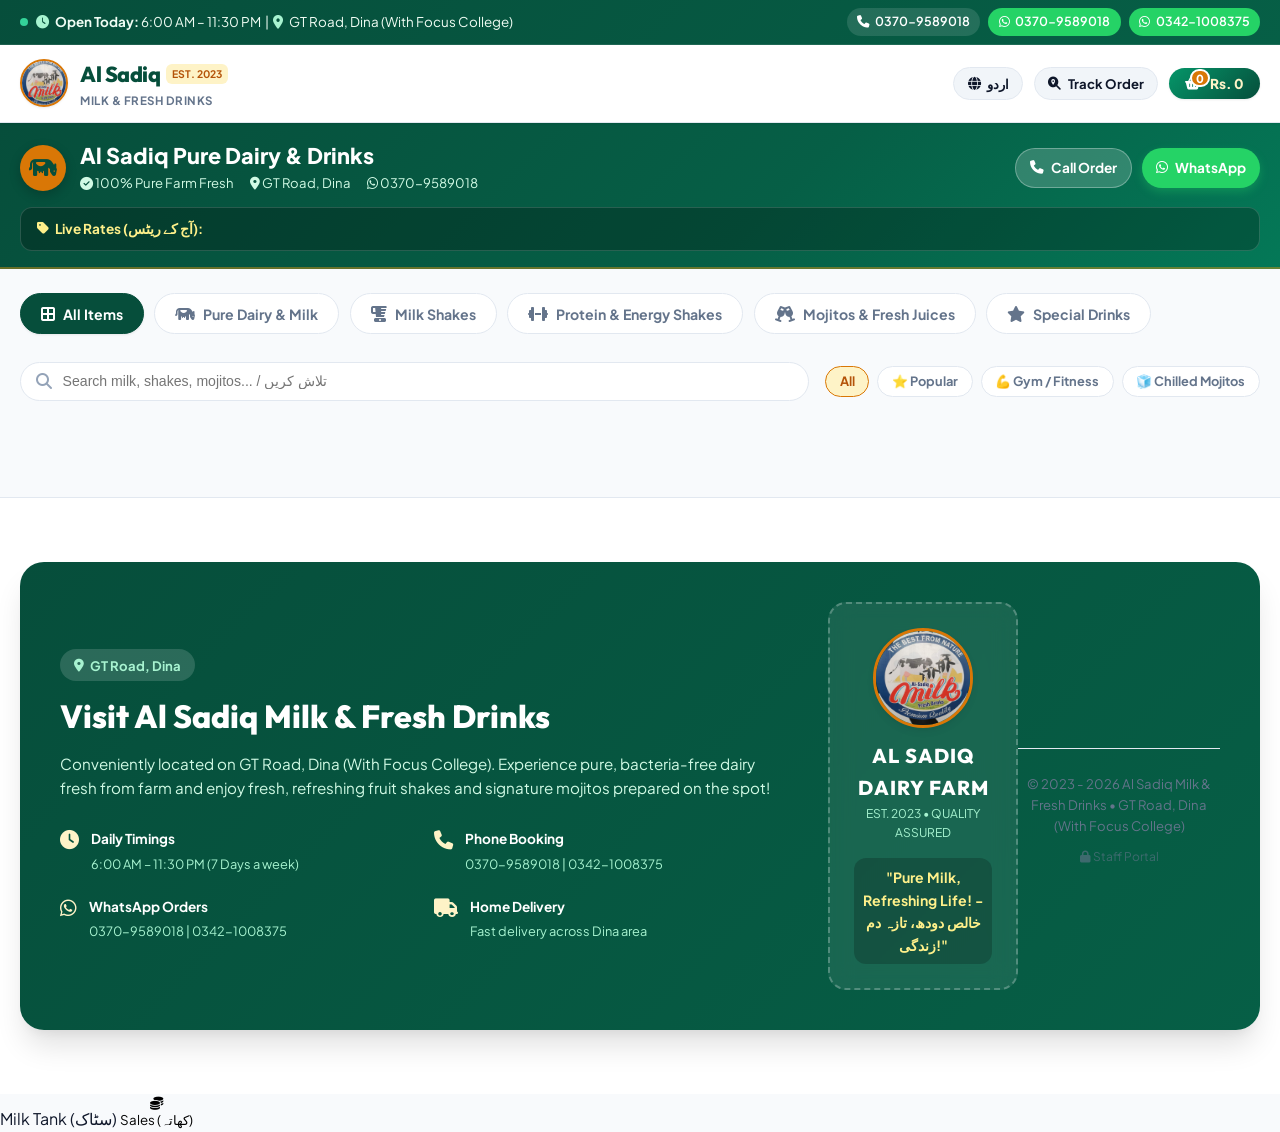
==== index.html @ 28032473 "Add files via upload" ====
<!DOCTYPE html>
<html lang="en" dir="ltr">
<head>
  <meta charset="UTF-8">
  <meta name="viewport" content="width=device-width, initial-scale=1.0">
  <title>Al Sadiq Milk & Fresh Drinks | الصادق ملک اینڈ فریش ڈرنکس - Pure Milk & Beverage Booking</title>
  <meta name="description" content="Online booking and counter orders for Al Sadiq Dairy Farm & Fresh Drinks in Dina. 100% Pure Cow & Buffalo Milk, Dahi, Desi Ghee, Fresh Fruit Milkshakes, Protein Shakes, Mojitos, and Special Drinks.">
  
  <!-- Google Fonts -->
  <link rel="preconnect" href="https://fonts.googleapis.com">
  <link rel="preconnect" href="https://fonts.gstatic.com" crossorigin>
  <link href="https://fonts.googleapis.com/css2?family=Amiri:ital,wght@0,400;0,700;1,400&family=Noto+Nastaliq+Urdu:wght@400;600;700&family=Outfit:wght@400;500;600;700;800;900&family=Plus+Jakarta+Sans:wght@300;400;500;600;700;800&display=swap" rel="stylesheet">
  
  <!-- Font Awesome Icons -->
  <link rel="stylesheet" href="https://cdnjs.cloudflare.com/ajax/libs/font-awesome/6.5.1/css/all.min.css">
  
  <!-- Canvas Confetti & QR Code Library -->
  <script src="https://cdn.jsdelivr.net/npm/canvas-confetti@1.9.2/dist/confetti.browser.min.js"></script>
  <script src="https://cdnjs.cloudflare.com/ajax/libs/qrcodejs/1.0.0/qrcode.min.js"></script>
  
  <!-- Custom Styles -->
  <link rel="stylesheet" href="styles.css">
</head>
<body class="theme-light" data-lang="en">

  <!-- Top Announcement Header -->
  <header class="top-announcement">
    <div class="container announcement-inner">
      <div class="announcement-left">
        <span class="live-dot-pulse"></span>
        <span class="announcement-text" id="topStoreHours">
          <i class="fa-solid fa-clock"></i> <strong>Open Today:</strong> 6:00 AM – 11:30 PM &nbsp;|&nbsp; 
          <i class="fa-solid fa-location-dot"></i> GT Road, Dina (With Focus College)
        </span>
      </div>
      <div class="announcement-right">
        <a href="tel:03709589018" class="contact-pill"><i class="fa-solid fa-phone"></i> 0370-9589018</a>
        <a href="https://wa.me/923709589018" target="_blank" class="contact-pill whatsapp-pill"><i class="fa-brands fa-whatsapp"></i> 0370-9589018</a>
        <a href="https://wa.me/923421008375" target="_blank" class="contact-pill whatsapp-pill"><i class="fa-brands fa-whatsapp"></i> 0342-1008375</a>
      </div>
    </div>
  </header>

  <!-- Main Navigation Bar -->
  <nav class="main-navbar">
    <div class="container nav-content">
      <!-- Brand Logo -->
      <div class="brand-wrapper" id="navBrand">
        <img src="assets/alsadiq_logo.jpg" alt="Al Sadiq Milk & Fresh Drinks Logo" class="brand-logo-img">
        <div class="brand-text">
          <div class="brand-title">
            <span class="brand-name">Al Sadiq</span>
            <span class="brand-badge">EST. 2023</span>
          </div>
          <div class="brand-subtitle">
            <span class="en-sub">MILK & FRESH DRINKS</span>
            <span class="ur-sub">الصادق ملک اینڈ فریش ڈرنکس</span>
          </div>
        </div>
      </div>


      <!-- Nav Actions -->
      <div class="nav-actions">
        <!-- Language Switcher -->
        <button type="button" class="lang-toggle-btn" id="langToggleBtn" title="Switch Language">
          <i class="fa-solid fa-globe"></i>
          <span id="currentLangLabel">اردو</span>
        </button>

        <!-- Track My Order -->
        <button type="button" class="action-btn track-btn" id="openTrackModalBtn">
          <i class="fa-solid fa-magnifying-glass-location"></i>
          <span class="btn-lbl-en">Track Order</span>
          <span class="btn-lbl-ur">آرڈر ٹریک کریں</span>
        </button>

        <!-- Cart Button -->
        <button type="button" class="cart-trigger-btn" id="openCartBtn" aria-label="View Cart">
          <div class="cart-icon-wrap">
            <i class="fa-solid fa-basket-shopping"></i>
            <span class="cart-badge" id="cartCountBadge">0</span>
          </div>
          <div class="cart-btn-price">
            <span class="cart-label">Rs.</span>
            <span id="cartTotalPriceNav">0</span>
          </div>
        </button>
      </div>
    </div>
  </nav>

  <!-- ========================================================================= -->
  <!-- 1. CUSTOMER VIEW SECTION -->
  <!-- ========================================================================= -->
  <main class="view-container active" id="customerView">
    
    <!-- Compact Top Rates & Quick Booking Header -->
    <section class="compact-hero-bar">
      <div class="container">
        <div class="compact-hero-inner">
          <div class="compact-hero-brand">
            <div class="brand-badge-circle"><i class="fa-solid fa-cow"></i></div>
            <div>
              <h1 class="compact-hero-title">
                <span class="en-heading">Al Sadiq Pure Dairy & Drinks</span>
                <span class="ur-heading">الصادق ملک اینڈ فریش ڈرنکس • جی ٹی روڈ دینہ</span>
              </h1>
              <div class="compact-hero-meta">
                <span><i class="fa-solid fa-circle-check text-green"></i> 100% Pure Farm Fresh</span>
                <span><i class="fa-solid fa-location-dot"></i> GT Road, Dina</span>
                <span><i class="fa-brands fa-whatsapp text-green"></i> 0370-9589018</span>
              </div>
            </div>
          </div>
          <div class="compact-quick-cta">
            <a href="tel:03709589018" class="compact-call-btn"><i class="fa-solid fa-phone"></i> Call Order</a>
            <a href="https://wa.me/923421008375" target="_blank" class="compact-wa-btn"><i class="fa-brands fa-whatsapp"></i> WhatsApp</a>
          </div>
        </div>

        <!-- Highlight Live Daily Rates Bar (Compact) -->
        <div class="rates-strip-wrap">
          <div class="rates-strip-label">
            <i class="fa-solid fa-tag"></i> <strong>Live Rates (آج کے ریٹس):</strong>
          </div>
          <div class="rates-grid compact-rates-grid" id="dailyRatesGrid">
            <!-- Populated by JS -->
          </div>
        </div>
      </div>
    </section>

    <!-- Menu Section (Fast & Direct) -->
    <section class="menu-section compact-menu-section" id="menuMainSection">
      <div class="container">
        
        <!-- Category Navigation Tabs & Search -->
        <div class="menu-controls-header">
          <div class="category-tabs-scroll" id="categoryTabs">
            <button type="button" class="cat-tab active" data-category="all">
              <i class="fa-solid fa-border-all"></i>
              <span class="en-text">All Items</span>
              <span class="ur-text">تمام آئٹمز</span>
            </button>
            <button type="button" class="cat-tab" data-category="dairy">
              <i class="fa-solid fa-cow"></i>
              <span class="en-text">Pure Dairy & Milk</span>
              <span class="ur-text">خالص دودھ و ڈیری</span>
            </button>
            <button type="button" class="cat-tab" data-category="milkshakes">
              <i class="fa-solid fa-blender"></i>
              <span class="en-text">Milk Shakes</span>
              <span class="ur-text">ملک شیکس</span>
            </button>
            <button type="button" class="cat-tab" data-category="protein">
              <i class="fa-solid fa-dumbbell"></i>
              <span class="en-text">Protein & Energy Shakes</span>
              <span class="ur-text">پروٹین شیکس</span>
            </button>
            <button type="button" class="cat-tab" data-category="mojitos">
              <i class="fa-solid fa-champagne-glasses"></i>
              <span class="en-text">Mojitos & Fresh Juices</span>
              <span class="ur-text">موجیتوز و جوسز</span>
            </button>
            <button type="button" class="cat-tab" data-category="specials">
              <i class="fa-solid fa-star"></i>
              <span class="en-text">Special Drinks</span>
              <span class="ur-text">اسپیشل مشروبات</span>
            </button>
          </div>

          <!-- Search & Filter Row -->
          <div class="search-filter-row">
            <div class="search-box">
              <i class="fa-solid fa-magnifying-glass"></i>
              <input type="text" id="menuSearchInput" placeholder="Search milk, shakes, mojitos... / تلاش کریں" autocomplete="off">
              <button type="button" class="search-clear-btn" id="searchClearBtn" style="display:none;"><i class="fa-solid fa-xmark"></i></button>
            </div>
            <div class="quick-filter-pills">
              <button type="button" class="pill-filter active" data-filter="all">All</button>
              <button type="button" class="pill-filter" data-filter="popular">⭐ Popular</button>
              <button type="button" class="pill-filter" data-filter="fitness">💪 Gym / Fitness</button>
              <button type="button" class="pill-filter" data-filter="chilled">🧊 Chilled Mojitos</button>
            </div>
          </div>
        </div>

        <!-- Menu Product Cards Grid -->
        <div class="menu-products-container" id="menuProductsGrid">
          <!-- Dynamically populated products -->
        </div>

      </div>
    </section>

    <!-- Shop Information & Location Section -->
    <section class="shop-info-section">
      <div class="container">
        <div class="shop-info-card">
          <div class="shop-info-text">
            <div class="badge-pill"><i class="fa-solid fa-location-dot"></i> GT Road, Dina</div>
            <h2>
              <span class="en-text">Visit Al Sadiq Milk & Fresh Drinks</span>
              <span class="ur-text">الصادق ملک اینڈ فریش ڈرنکس تشریف لائیں</span>
            </h2>
            <p>
              <span class="en-text">Conveniently located on GT Road, Dina (With Focus College). Experience pure, bacteria-free dairy fresh from farm and enjoy fresh, refreshing fruit shakes and signature mojitos prepared on the spot!</span>
              <span class="ur-text">جی ٹی روڈ، دینہ (فوکس کالج کے ساتھ)۔ خالص، بیکٹیریا سے پاک دودھ اور تازہ پھلوں کے لذیذ شیکس اور خاص موجیتوز کے لیے تشریف لائیں۔</span>
            </p>
            <div class="contact-details-grid">
              <div class="contact-item">
                <i class="fa-solid fa-clock"></i>
                <div>
                  <strong>Daily Timings</strong>
                  <span>6:00 AM – 11:30 PM (7 Days a week)</span>
                </div>
              </div>
              <div class="contact-item">
                <i class="fa-solid fa-phone"></i>
                <div>
                  <strong>Phone Booking</strong>
                  <span>0370-9589018 | 0342-1008375</span>
                </div>
              </div>
              <div class="contact-item">
                <i class="fa-brands fa-whatsapp"></i>
                <div>
                  <strong>WhatsApp Orders</strong>
                  <span>0370-9589018 | 0342-1008375</span>
                </div>
              </div>
              <div class="contact-item">
                <i class="fa-solid fa-truck"></i>
                <div>
                  <strong>Home Delivery</strong>
                  <span>Fast delivery across Dina area</span>
                </div>
              </div>
            </div>
          </div>
          <div class="shop-info-visual">
            <div class="farm-tag-box" style="padding:1.5rem; text-align:center;">
              <img src="assets/alsadiq_logo.jpg" alt="Al Sadiq Logo" style="width:100px; height:100px; border-radius:50%; margin:0 auto 0.75rem auto; border:3px solid var(--brand-gold); box-shadow:var(--shadow-md);">
              <h3>AL SADIQ DAIRY FARM</h3>
              <p>EST. 2023 • QUALITY ASSURED</p>
              <div class="pure-quote">
                "Pure Milk, Refreshing Life! - خالص دودھ، تازہ دم زندگی!"
              </div>
            </div>
          <div class="footer-staff-access" style="text-align:center; padding: 1.5rem 0 0.5rem 0; border-top: 1px solid var(--border-color); margin-top: 2rem;">
            <p style="font-size:0.82rem; color:var(--text-muted); margin-bottom:0.4rem;">© 2023 - 2026 Al Sadiq Milk & Fresh Drinks • GT Road, Dina (With Focus College)</p>
            <a href="staff.html" class="staff-portal-link" style="color:var(--text-muted); font-size:0.75rem; text-decoration:none; opacity:0.6; transition:opacity 0.2s;" title="Authorized Staff Access Only">
              <i class="fa-solid fa-lock"></i> Staff Portal
            </a>
          </div>
        </div>
      </div>
    </section>

  </main>

  <!-- ========================================================================= -->
          </div>
          <span>Milk Tank (سٹاک)</span>
        </button>
        <button type="button" class="staff-mob-btn" id="mobStaffBtnSales" onclick="switchStaffModule('sales')">
          <div class="mob-icon-wrap">
            <i class="fa-solid fa-coins"></i>
          </div>
          <span>Sales (کھاتہ)</span>
        </button>
      </nav>

    </div>
  </section>

  <!-- ========================================================================= -->
  <!-- 3. CART DRAWER (SLIDE OVER) -->
  <!-- ========================================================================= -->
  <div class="cart-drawer-overlay" id="cartOverlay">
    <div class="cart-drawer">
      
      <div class="cart-drawer-header">
        <div class="cart-hdr-title">
          <i class="fa-solid fa-basket-shopping"></i>
          <div>
            <h3>Your Fresh Order</h3>
            <span class="ur-sub">آپ کا آرڈر اور بکنگ</span>
          </div>
        </div>
        <button type="button" class="btn-close-drawer" id="closeCartBtn" aria-label="Close Cart">
          <i class="fa-solid fa-xmark"></i>
        </button>
      </div>

      <!-- Order Mode Toggle: Shop Pickup vs Home Delivery -->
      <div class="order-mode-toggle-wrap">
        <div class="mode-btn-group">
          <button type="button" class="mode-btn active" id="modePickupBtn">
            <i class="fa-solid fa-store"></i>
            <span>Shop Pickup (دکان سے وصولی)</span>
          </button>
          <button type="button" class="mode-btn" id="modeDeliveryBtn">
            <i class="fa-solid fa-motorcycle"></i>
            <span>Home Delivery (ہوم ڈیلیوری)</span>
          </button>
        </div>
        <div class="mode-hint" id="modeHintText">
          <i class="fa-solid fa-circle-info"></i> Ready for pickup at our GT Road Dina counter.
        </div>
      </div>

      <!-- Cart Items List -->
      <div class="cart-items-scroll" id="cartItemsList">
        <!-- Populated by JS -->
      </div>

      <!-- Cart Summary & Checkout Trigger -->
      <div class="cart-drawer-footer" id="cartFooter">
        <div class="cart-calculations">
          <div class="calc-row">
            <span>Items Subtotal:</span>
            <strong>Rs. <span id="cartSubtotalText">0</span></strong>
          </div>
          <div class="calc-row" id="deliveryFeeRow" style="display:none;">
            <span>Delivery Fee (Dina City):</span>
            <strong class="delivery-free-badge">FREE / مفت</strong>
          </div>
          <div class="calc-row total-row">
            <span>Total Payable at Pickup:</span>
            <strong class="total-amount">Rs. <span id="cartTotalText">0</span></strong>
          </div>
        </div>

        <button type="button" class="btn-proceed-checkout" id="proceedCheckoutBtn">
          <span>Proceed to Booking Details</span>
          <i class="fa-solid fa-arrow-right"></i>
        </button>
      </div>

    </div>
  </div>

  <!-- ========================================================================= -->
  <!-- 4. ITEM CUSTOMIZATION & WEIGHT MODAL -->
  <!-- ========================================================================= -->
  <div class="modal-backdrop" id="customizationModal">
    <div class="modal-card customize-modal-card">
      <div class="modal-header">
        <div class="modal-title-group">
          <span class="category-badge" id="modalCategoryBadge">Fresh Dairy</span>
          <h3 id="modalItemTitle">Pure Cow Milk</h3>
          <span class="modal-item-urdu" id="modalItemUrdu">گائے کا خالص دودھ</span>
        </div>
        <button type="button" class="btn-modal-close" id="closeCustomizeModalBtn"><i class="fa-solid fa-xmark"></i></button>
      </div>

      <div class="modal-body">
        <div class="modal-product-summary">
          <img src="" alt="" id="modalItemImage" class="modal-img-preview">
          <div class="modal-product-details">
            <p id="modalItemDesc">100% pure cow milk directly from local dairy farm. Freshly chilled and free from chemicals.</p>
            <div class="modal-base-price">
              <span class="rate-label">Unit Rate:</span>
              <strong id="modalRateDisplay">Rs. 220 / Liter</strong>
            </div>
          </div>
        </div>

        <!-- Dynamic Quantity / Weight Selector -->
        <div class="custom-field-group">
          <label class="field-title">
            <i class="fa-solid fa-scale-balanced"></i>
            <span id="qtySectionTitle">Select Quantity (Liters / KG)</span>
          </label>
          <div class="quick-qty-pills" id="quickQtyPills">
            <!-- Populated dynamically (e.g. 1 L, 2 L, 3 L, 5 L or 1 Glass, 2 Glasses) -->
          </div>
          <div class="custom-qty-row">
            <button type="button" class="qty-btn" id="modalQtyMinus"><i class="fa-solid fa-minus"></i></button>
            <div class="qty-input-wrap">
              <input type="number" id="modalQtyInput" value="1" min="1" max="50" step="1">
              <span class="qty-unit-label" id="modalQtyUnit">Liter</span>
            </div>
            <button type="button" class="qty-btn" id="modalQtyPlus"><i class="fa-solid fa-plus"></i></button>
          </div>
        </div>

        <!-- Custom Preparation Options (Sugar, Ice, Extra Malai, Khoya, Protein scoop, Packaging) -->
        <div class="custom-options-container" id="customOptionsContainer">
          <!-- Populated by JS according to category -->
        </div>

        <!-- Special Instructions / Counter Note -->
        <div class="custom-field-group">
          <label class="field-title" for="modalItemNotes">
            <i class="fa-regular fa-comment-dots"></i> Special Counter Request / اضافی ہدایات
          </label>
          <input type="text" id="modalItemNotes" class="styled-input" placeholder="e.g., Less sweet, extra ice, packing in glass bottle...">
        </div>
      </div>

      <div class="modal-footer">
        <div class="modal-calc-preview">
          <span>Item Total:</span>
          <strong>Rs. <span id="modalItemCalcTotal">220</span></strong>
        </div>
        <button type="button" class="btn-add-to-cart-confirm" id="confirmAddToCartBtn">
          <i class="fa-solid fa-plus"></i> Add to Order
        </button>
      </div>
    </div>
  </div>

  <!-- ========================================================================= -->
  <!-- 5. CHECKOUT & PICKUP SCHEDULING MODAL -->
  <!-- ========================================================================= -->
  <div class="modal-backdrop" id="checkoutModal">
    <div class="modal-card checkout-modal-card">
      <div class="modal-header">
        <div class="modal-title-group">
          <span class="badge-pill"><i class="fa-solid fa-calendar-check"></i> Final Step</span>
          <h3>Complete Your Booking</h3>
          <span class="modal-item-urdu">بکنگ کی معلومات درج کریں</span>
        </div>
        <button type="button" class="btn-modal-close" id="closeCheckoutModalBtn"><i class="fa-solid fa-xmark"></i></button>
      </div>

      <form id="checkoutForm" class="checkout-form">
        <div class="modal-body">
          
          <!-- Order Mode Reminder -->
          <div class="checkout-mode-banner" id="checkoutModeBanner">
            <i class="fa-solid fa-store"></i>
            <div>
              <strong id="checkoutModeTitle">Shop Counter Pickup</strong>
              <p id="checkoutModeSub">Al Sadiq Milk & Fresh Drinks, GT Road, Dina</p>
            </div>
          </div>

          <!-- Customer Contact Fields -->
          <div class="form-row-2">
            <div class="form-group">
              <label for="custName"><i class="fa-solid fa-user"></i> Your Full Name / آپ کا نام *</label>
              <input type="text" id="custName" class="styled-input" placeholder="e.g. Muhammad Ali" required>
            </div>
            <div class="form-group">
              <label for="custPhone"><i class="fa-solid fa-phone"></i> Mobile / WhatsApp No. *</label>
              <input type="tel" id="custPhone" class="styled-input" placeholder="0342-1234567" required>
            </div>
          </div>

          <!-- Date & Time Slot Selection -->
          <div class="form-row-2">
            <div class="form-group">
              <label for="custDate"><i class="fa-solid fa-calendar-day"></i> Preferred Date *</label>
              <select id="custDate" class="styled-input" required>
                <!-- Populated by JS: Today, Tomorrow, etc. -->
              </select>
            </div>
            <div class="form-group">
              <label for="custTimeSlot"><i class="fa-solid fa-clock"></i> Preferred Time Slot *</label>
              <select id="custTimeSlot" class="styled-input" required>
                <option value="ASAP (Within 15-20 Mins)">⚡ ASAP (Within 15-20 Mins)</option>
                <option value="Morning (6:30 AM - 9:00 AM)">🌅 Morning (6:30 AM - 9:00 AM)</option>
                <option value="Noon (12:00 PM - 2:30 PM)">☀️ Noon (12:00 PM - 2:30 PM)</option>
                <option value="Evening (5:00 PM - 8:00 PM)">🌆 Evening (5:00 PM - 8:00 PM)</option>
                <option value="Night (8:30 PM - 11:30 PM)">🌙 Night (8:30 PM - 11:30 PM)</option>
              </select>
            </div>
          </div>

          <!-- Delivery Address (Shown only if Home Delivery is active) -->
          <div class="form-group" id="deliveryAddressGroup" style="display:none;">
            <label for="custAddress"><i class="fa-solid fa-location-dot"></i> Delivery Address in Dina / پتہ *</label>
            <input type="text" id="custAddress" class="styled-input" placeholder="House/Shop #, Street, Mohallah or Landmark in Dina">
          </div>

          <!-- Special Note -->
          <div class="form-group">
            <label for="custSpecialNote"><i class="fa-solid fa-pen-to-square"></i> Order Note / ہدایات (Optional)</label>
            <textarea id="custSpecialNote" class="styled-input" rows="2" placeholder="Any special packaging or pickup requests..."></textarea>
          </div>

          <!-- Payment Policy Notice -->
          <div class="payment-policy-box">
            <div class="policy-icon"><i class="fa-solid fa-hand-holding-dollar"></i></div>
            <div class="policy-text">
              <strong>Payment on Pickup / Delivery (ادائیگی وصولی کے وقت)</strong>
              <p>No online prepayment required. Pay easily via Cash, JazzCash, EasyPaisa, or Counter Card when collecting your order at our Dina shop!</p>
            </div>
          </div>

          <!-- Total Summary -->
          <div class="checkout-grand-total">
            <span>Total Payable Amount:</span>
            <strong>Rs. <span id="checkoutTotalAmount">0</span></strong>
          </div>

        </div>

        <div class="modal-footer">
          <button type="button" class="btn-modal-cancel" id="cancelCheckoutBtn">Back to Cart</button>
          <button type="submit" class="btn-confirm-order-submit" id="submitOrderBtn">
            <i class="fa-solid fa-check-circle"></i> Confirm Booking Now
          </button>
        </div>
      </form>
    </div>
  </div>

  <!-- ========================================================================= -->
  <!-- 6. BOOKING CONFIRMATION & LIVE TRACKER MODAL -->
  <!-- ========================================================================= -->
  <div class="modal-backdrop" id="confirmationModal">
    <div class="modal-card confirmation-modal-card">
      <div class="modal-header confirmation-header">
        <div class="success-ring">
          <i class="fa-solid fa-check"></i>
        </div>
        <h2>Booking Confirmed Successfully!</h2>
        <span class="modal-item-urdu">آپ کا آرڈر موصول ہو چکا ہے اور بکنگ کنفرم ہے</span>
        <button type="button" class="btn-modal-close" id="closeConfirmationModalBtn"><i class="fa-solid fa-xmark"></i></button>
      </div>

      <div class="modal-body" id="confirmationBody">
        
        <!-- Booking Token Card -->
        <div class="booking-token-card">
          <div class="token-left">
            <span class="token-label">Booking Token #</span>
            <h1 class="token-number" id="confirmTokenNumber">ASD-101</h1>
            <div class="token-meta" id="confirmTokenMeta">
              <span><i class="fa-solid fa-user"></i> <strong id="confirmCustName">Ali</strong></span>
              <span><i class="fa-solid fa-clock"></i> <strong id="confirmTimeSlot">ASAP</strong></span>
            </div>
          </div>
          <div class="token-right">
            <div id="confirmQrCode" class="qr-box"></div>
            <small>Show at Counter</small>
          </div>
        </div>

        <!-- Live Visual Order Tracker -->
        <div class="live-tracker-wrap">
          <h4 class="tracker-heading">
            <i class="fa-solid fa-satellite-dish"></i> Live Counter Status: 
            <span class="status-pill-badge" id="confirmStatusBadge">Order Placed</span>
          </h4>
          <div class="stepper-track" id="orderStatusStepper">
            <div class="step-node active" data-step="pending">
              <div class="step-circle"><i class="fa-solid fa-receipt"></i></div>
              <span class="step-name">Booked</span>
            </div>
            <div class="step-line" id="stepLine1"></div>
            <div class="step-node" data-step="preparing">
              <div class="step-circle"><i class="fa-solid fa-blender"></i></div>
              <span class="step-name">Preparing</span>
            </div>
            <div class="step-line" id="stepLine2"></div>
            <div class="step-node" data-step="ready">
              <div class="step-circle"><i class="fa-solid fa-bell-concierge"></i></div>
              <span class="step-name">Ready for Pickup</span>
            </div>
            <div class="step-line" id="stepLine3"></div>
            <div class="step-node" data-step="completed">
              <div class="step-circle"><i class="fa-solid fa-circle-check"></i></div>
              <span class="step-name">Completed</span>
            </div>
          </div>
        </div>

        <!-- Booking Summary Items List -->
        <div class="confirm-items-summary">
          <h5>Ordered Items:</h5>
          <div class="confirm-items-list" id="confirmItemsList">
            <!-- Populated by JS -->
          </div>
          <div class="confirm-total-row">
            <span>Total Payable:</span>
            <strong class="total-badge">Rs. <span id="confirmTotalDisplay">0</span></strong>
          </div>
        </div>

        <!-- Auto Dispatch Status Notice -->
        <div class="whatsapp-auto-banner" id="whatsappAutoBanner">
          <div class="banner-icon-pulse"><i class="fa-brands fa-whatsapp"></i></div>
          <div class="banner-text">
            <strong>WhatsApp Receipt & Dispatch Ready!</strong>
            <span>Direct receipt ready for Customer Mobile and Shop Counters (<strong>0370-9589018</strong> & <strong>0342-1008375</strong>)</span>
          </div>
        </div>

        <!-- Quick Communication Triggers -->
        <div class="confirmation-cta-actions">
          <a href="#" target="_blank" class="btn-whatsapp-direct btn-whatsapp-customer" id="sendWhatsAppCustomerReceiptBtn">
            <i class="fa-brands fa-whatsapp"></i> <span>Send Receipt to Customer WhatsApp (<strong id="confirmCustPhoneDisplay">03XX-XXXXXXX</strong>)</span>
          </a>
          <div class="shop-wa-btn-group">
            <a href="#" target="_blank" class="btn-whatsapp-direct" id="sendWhatsAppOrderBtn1">
              <i class="fa-brands fa-whatsapp"></i> Send to Shop 1 (0370-9589018)
            </a>
            <a href="#" target="_blank" class="btn-whatsapp-direct btn-whatsapp-secondary" id="sendWhatsAppOrderBtn2">
              <i class="fa-brands fa-whatsapp"></i> Send to Shop 2 (0342-1008375)
            </a>
          </div>
          <button type="button" class="btn-whatsapp-dual" id="sendWhatsAppDualBtn">
            <i class="fa-solid fa-paper-plane"></i> Send to Both Shop WhatsApps (دونوں پر بھیجیں)
          </button>
          <button type="button" class="btn-print-slip" id="printCustomerSlipBtn">
            <i class="fa-solid fa-print"></i> Print Booking Token / Slip
          </button>
        </div>

      </div>
    </div>
  </div>

  <!-- ========================================================================= -->
  <!-- 7. TRACK ORDER LOOKUP MODAL -->
  <!-- ========================================================================= -->
  <div class="modal-backdrop" id="trackOrderModal">
    <div class="modal-card track-modal-card">
      <div class="modal-header">
        <div class="modal-title-group">
          <span class="badge-pill"><i class="fa-solid fa-magnifying-glass"></i> Live Status</span>
          <h3>Track Your Booking</h3>
          <span class="modal-item-urdu">اپنا آرڈر یا بکنگ تلاش کریں</span>
        </div>
        <button type="button" class="btn-modal-close" id="closeTrackModalBtn"><i class="fa-solid fa-xmark"></i></button>
      </div>

      <div class="modal-body">
        <div class="track-search-form">
          <label for="trackLookupInput">Enter Mobile Number or Booking Token #</label>
          <div class="track-input-group">
            <input type="text" id="trackLookupInput" class="styled-input" placeholder="e.g. 03421234567 or ASD-101">
            <button type="button" class="btn-lookup-search" id="btnExecuteTrack">Search</button>
          </div>
        </div>

        <!-- Track Results Container -->
        <div class="track-results-wrap" id="trackResultsContainer">
          <div class="track-empty-state">
            <i class="fa-solid fa-receipt"></i>
            <p>Enter your phone number or token number above to view active status and history.</p>
          </div>
        </div>
      </div>
    </div>
  </div>

  <!-- ========================================================================= -->
  <!-- 15. STICKY FLOATING QUICK-CHECKOUT BOTTOM BAR -->
  <!-- ========================================================================= -->
  <div class="sticky-bottom-cart-bar" id="stickyBottomCartBar" style="display:none;">
    <div class="container sticky-cart-inner">
      <div class="sticky-cart-summary" id="stickyCartSummaryBtn">
        <div class="sticky-cart-icon-bubble">
          <i class="fa-solid fa-basket-shopping"></i>
          <span class="sticky-cart-badge" id="stickyCartBadge">0</span>
        </div>
        <div class="sticky-cart-info">
          <span class="sticky-cart-total-lbl">Total: <strong id="stickyCartTotalPrice">Rs. 0</strong></span>
          <small class="sticky-cart-items-lbl"><span id="stickyCartItemsText">0 items selected</span></small>
        </div>
      </div>
      <button type="button" class="btn-sticky-proceed" id="stickyProceedCheckoutBtn">
        <span class="en-text">Proceed to Booking</span>
        <span class="ur-text">آرڈر مکمل کریں</span>
        <i class="fa-solid fa-arrow-right"></i>
      </button>
    </div>
  </div>

  <!-- Toast Notification Container -->
  <div class="toast-container" id="toastContainer"></div>

  <!-- Audio Chime Generator Element -->
  <div id="audioChimeWrapper" style="display:none;"></div>

  <!-- App Logic -->
  <script src="app.js"></script>
</body>
</html>
---- styles.css ----
/* ==========================================================================
   AL SADIQ MILK & FRESH DRINKS - MASTER STYLESHEET
   Design System: Organic Dairy Luxe, Modern Emerald & Warm Gold
   ========================================================================== */

/* --- CSS Variables & Design Tokens --- */
:root {
  /* Brand Palette */
  --brand-emerald: #059669;
  --brand-emerald-dark: #064e3b;
  --brand-emerald-light: #10b981;
  --brand-emerald-subtle: #ecfdf5;
  --brand-gold: #d97706;
  --brand-gold-hover: #b45309;
  --brand-gold-light: #fef3c7;
  --brand-cream: #fffbeb;
  --brand-blue: #0284c7;
  --brand-purple: #8b5cf6;
  --brand-red: #ef4444;
  --brand-cyan: #0891b2;

  /* Neutrals */
  --bg-page: #f8fafc;
  --bg-surface: #ffffff;
  --bg-card: #ffffff;
  --bg-card-subtle: #f1f5f9;
  --bg-dark: #0f172a;
  --bg-dark-surface: #1e293b;

  --text-main: #0f172a;
  --text-muted: #64748b;
  --text-light: #94a3b8;
  --text-white: #ffffff;

  --border-color: #e2e8f0;
  --border-focus: #10b981;

  /* Typography */
  --font-main: 'Plus Jakarta Sans', 'Outfit', -apple-system, BlinkMacSystemFont, 'Segoe UI', Roboto, sans-serif;
  --font-heading: 'Outfit', 'Plus Jakarta Sans', sans-serif;
  --font-urdu: 'Noto Nastaliq Urdu', 'Amiri', serif;

  /* Elevation & Shadows */
  --shadow-sm: 0 1px 3px rgba(0, 0, 0, 0.05), 0 1px 2px rgba(0, 0, 0, 0.03);
  --shadow-md: 0 4px 8px -1px rgba(0, 0, 0, 0.07), 0 2px 4px -2px rgba(0, 0, 0, 0.04);
  --shadow-lg: 0 10px 20px -3px rgba(0, 0, 0, 0.09), 0 4px 8px -4px rgba(0, 0, 0, 0.05);
  --shadow-xl: 0 20px 30px -5px rgba(0, 0, 0, 0.12), 0 8px 12px -6px rgba(0, 0, 0, 0.06);
  --shadow-glow-emerald: 0 0 20px rgba(16, 185, 129, 0.35);
  --shadow-glow-gold: 0 0 20px rgba(217, 119, 6, 0.35);

  /* Radii */
  --radius-xs: 6px;
  --radius-sm: 8px;
  --radius-md: 12px;
  --radius-lg: 18px;
  --radius-xl: 24px;
  --radius-full: 9999px;

  /* Transitions */
  --transition-fast: 150ms cubic-bezier(0.4, 0, 0.2, 1);
  --transition-normal: 250ms cubic-bezier(0.4, 0, 0.2, 1);
  --transition-slow: 350ms cubic-bezier(0.4, 0, 0.2, 1);
}

/* --- Base & Reset --- */
*, *::before, *::after {
  box-sizing: border-box;
  margin: 0;
  padding: 0;
}

html {
  scroll-behavior: smooth;
  font-size: 16px;
  -webkit-tap-highlight-color: transparent;
}

body {
  font-family: var(--font-main);
  background-color: var(--bg-page);
  color: var(--text-main);
  line-height: 1.6;
  overflow-x: hidden;
  min-height: 100vh;
}

[data-lang="ur"] {
  direction: rtl;
}

[data-lang="ur"] .en-text,
[data-lang="ur"] .en-heading,
[data-lang="ur"] .btn-lbl-en,
[data-lang="ur"] .en-sub {
  display: none !important;
}

[data-lang="en"] .ur-text,
[data-lang="en"] .ur-heading,
[data-lang="en"] .btn-lbl-ur,
[data-lang="en"] .ur-sub {
  display: none !important;
}

[data-lang="ur"] body,
[data-lang="ur"] h1,
[data-lang="ur"] h2,
[data-lang="ur"] h3,
[data-lang="ur"] h4,
[data-lang="ur"] button,
[data-lang="ur"] input,
[data-lang="ur"] select,
[data-lang="ur"] textarea {
  font-family: var(--font-urdu), var(--font-main);
}

.container {
  width: 100%;
  max-width: 1280px;
  margin-left: auto;
  margin-right: auto;
  padding-left: 1.25rem;
  padding-right: 1.25rem;
}

a {
  color: inherit;
  text-decoration: none;
}

button {
  cursor: pointer;
  border: none;
  background: none;
  font-family: inherit;
}

img {
  max-width: 100%;
  height: auto;
  display: block;
}

/* ==========================================================================
   1. ANNOUNCEMENT HEADER
   ========================================================================== */
.top-announcement {
  background: linear-gradient(135deg, #064e3b 0%, #065f46 100%);
  color: #f0fdf4;
  font-size: 0.84rem;
  padding: 0.5rem 0;
  border-bottom: 1px solid rgba(255, 255, 255, 0.1);
  position: relative;
  z-index: 100;
}

.announcement-inner {
  display: flex;
  justify-content: space-between;
  align-items: center;
  flex-wrap: wrap;
  gap: 0.75rem;
}

.announcement-left {
  display: flex;
  align-items: center;
  gap: 0.5rem;
}

.live-dot-pulse {
  width: 8px;
  height: 8px;
  border-radius: 50%;
  background-color: #34d399;
  box-shadow: 0 0 0 0 rgba(52, 211, 153, 0.7);
  animation: pulse-dot 1.8s infinite;
}

@keyframes pulse-dot {
  0% { transform: scale(0.95); box-shadow: 0 0 0 0 rgba(52, 211, 153, 0.7); }
  70% { transform: scale(1); box-shadow: 0 0 0 8px rgba(52, 211, 153, 0); }
  100% { transform: scale(0.95); box-shadow: 0 0 0 0 rgba(52, 211, 153, 0); }
}

.announcement-text i {
  color: #a7f3d0;
  margin-right: 0.25rem;
}

.announcement-right {
  display: flex;
  align-items: center;
  gap: 0.5rem;
  flex-wrap: wrap;
}

.contact-pill {
  display: inline-flex;
  align-items: center;
  gap: 0.35rem;
  background: rgba(255, 255, 255, 0.12);
  padding: 0.25rem 0.65rem;
  border-radius: var(--radius-full);
  font-size: 0.78rem;
  font-weight: 600;
  color: #ffffff;
  transition: var(--transition-fast);
  direction: ltr;
}

.contact-pill:hover {
  background: rgba(255, 255, 255, 0.25);
  transform: translateY(-1px);
}

.whatsapp-pill {
  background: #25d366;
  color: #ffffff;
}

.whatsapp-pill:hover {
  background: #20ba59;
}

/* ==========================================================================
   2. MAIN NAVBAR
   ========================================================================== */
.main-navbar {
  position: sticky;
  top: 0;
  z-index: 90;
  background: rgba(255, 255, 255, 0.95);
  backdrop-filter: blur(12px);
  border-bottom: 1px solid var(--border-color);
  box-shadow: var(--shadow-sm);
  padding: 0.75rem 0;
}

.nav-content {
  display: flex;
  align-items: center;
  justify-content: space-between;
  gap: 1rem;
}

/* Brand Emblem */
.brand-wrapper {
  display: flex;
  align-items: center;
  gap: 0.75rem;
  cursor: pointer;
  user-select: none;
}

.brand-emblem {
  position: relative;
  width: 44px;
  height: 44px;
  border-radius: var(--radius-md);
  background: linear-gradient(135deg, var(--brand-emerald) 0%, var(--brand-emerald-dark) 100%);
  display: flex;
  align-items: center;
  justify-content: center;
  color: #fff;
  font-size: 1.35rem;
  box-shadow: var(--shadow-sm);
}

.emblem-star {
  position: absolute;
  top: -4px;
  right: -4px;
  background: var(--brand-gold);
  color: #fff;
  font-size: 0.55rem;
  width: 16px;
  height: 16px;
  border-radius: 50%;
  display: flex;
  align-items: center;
  justify-content: center;
  border: 2px solid #fff;
}

.brand-text {
  display: flex;
  flex-direction: column;
}

.brand-title {
  display: flex;
  align-items: center;
  gap: 0.4rem;
}

.brand-name {
  font-family: var(--font-heading);
  font-size: 1.35rem;
  font-weight: 800;
  color: var(--brand-emerald-dark);
  letter-spacing: -0.5px;
}

.brand-badge {
  font-size: 0.65rem;
  font-weight: 700;
  background: var(--brand-gold-light);
  color: var(--brand-gold-hover);
  padding: 0.1rem 0.35rem;
  border-radius: var(--radius-xs);
}

.brand-subtitle {
  font-size: 0.72rem;
  font-weight: 700;
  color: var(--text-muted);
  letter-spacing: 0.5px;
}

/* View Switcher (Customer vs Staff) */
.view-switch-control {
  display: flex;
  background: var(--bg-card-subtle);
  padding: 0.3rem;
  border-radius: var(--radius-full);
  border: 1px solid var(--border-color);
  gap: 0.25rem;
}

.view-btn {
  display: inline-flex;
  align-items: center;
  gap: 0.45rem;
  padding: 0.45rem 1rem;
  border-radius: var(--radius-full);
  font-size: 0.84rem;
  font-weight: 700;
  color: var(--text-muted);
  transition: var(--transition-fast);
}

.view-btn.active {
  background: var(--brand-emerald);
  color: #ffffff;
  box-shadow: var(--shadow-sm);
}

.view-btn:hover:not(.active) {
  color: var(--text-main);
  background: rgba(0, 0, 0, 0.04);
}

.badge-order-count {
  background: var(--brand-red);
  color: #ffffff;
  font-size: 0.7rem;
  font-weight: 800;
  padding: 0.1rem 0.45rem;
  border-radius: var(--radius-full);
  margin-left: 0.2rem;
}

/* Nav Actions */
.nav-actions {
  display: flex;
  align-items: center;
  gap: 0.65rem;
}

.lang-toggle-btn {
  display: inline-flex;
  align-items: center;
  gap: 0.35rem;
  padding: 0.45rem 0.85rem;
  border-radius: var(--radius-full);
  background: var(--bg-card-subtle);
  border: 1px solid var(--border-color);
  color: var(--text-main);
  font-weight: 700;
  font-size: 0.82rem;
  transition: var(--transition-fast);
}

.lang-toggle-btn:hover {
  border-color: var(--brand-emerald);
  color: var(--brand-emerald);
}

.action-btn {
  display: inline-flex;
  align-items: center;
  gap: 0.4rem;
  padding: 0.45rem 0.85rem;
  border-radius: var(--radius-full);
  font-size: 0.82rem;
  font-weight: 700;
  transition: var(--transition-fast);
}

.track-btn {
  background: #f1f5f9;
  border: 1px solid var(--border-color);
  color: var(--text-main);
}

.track-btn:hover {
  background: #e2e8f0;
}

/* Cart Trigger Button */
.cart-trigger-btn {
  display: inline-flex;
  align-items: center;
  gap: 0.65rem;
  background: linear-gradient(135deg, var(--brand-emerald) 0%, var(--brand-emerald-dark) 100%);
  color: #ffffff;
  padding: 0.45rem 1rem;
  border-radius: var(--radius-full);
  font-size: 0.85rem;
  font-weight: 700;
  box-shadow: var(--shadow-sm);
  transition: var(--transition-fast);
}

.cart-trigger-btn:hover {
  transform: translateY(-1px);
  box-shadow: var(--shadow-md);
}

.cart-icon-wrap {
  position: relative;
  display: flex;
  align-items: center;
}

.cart-badge {
  position: absolute;
  top: -8px;
  right: -10px;
  background: var(--brand-gold);
  color: #ffffff;
  font-size: 0.7rem;
  font-weight: 800;
  min-width: 18px;
  height: 18px;
  padding: 0 4px;
  border-radius: var(--radius-full);
  display: flex;
  align-items: center;
  justify-content: center;
  border: 2px solid #ffffff;
}

.cart-btn-price {
  font-weight: 800;
  color: #fef3c7;
}

/* View Containers */
.view-container {
  display: none;
  opacity: 0;
  transition: opacity var(--transition-normal);
}

.view-container.active {
  display: block;
  opacity: 1;
}

/* ==========================================================================
   3. HERO SECTION (CUSTOMER)
   ========================================================================== */
.hero-section {
  position: relative;
  background: linear-gradient(135deg, #f0fdf4 0%, #ecfdf5 50%, #fefce8 100%);
  padding: 3.5rem 0 3rem 0;
  border-bottom: 1px solid var(--border-color);
  overflow: hidden;
}

.hero-section::before {
  content: '';
  position: absolute;
  top: -100px;
  right: -100px;
  width: 400px;
  height: 400px;
  border-radius: 50%;
  background: radial-gradient(circle, rgba(16, 185, 129, 0.15) 0%, rgba(255,255,255,0) 70%);
  pointer-events: none;
}

.hero-grid {
  display: grid;
  grid-template-columns: 1.15fr 0.85fr;
  gap: 2.5rem;
  align-items: center;
}

.hero-pill {
  display: inline-flex;
  align-items: center;
  gap: 0.5rem;
  background: #ffffff;
  border: 1px solid #d1fae5;
  color: var(--brand-emerald-dark);
  font-size: 0.82rem;
  font-weight: 700;
  padding: 0.35rem 0.85rem;
  border-radius: var(--radius-full);
  margin-bottom: 1.25rem;
  box-shadow: var(--shadow-sm);
}

.hero-pill i {
  color: var(--brand-emerald);
}

.hero-title {
  font-family: var(--font-heading);
  font-size: 2.75rem;
  font-weight: 900;
  line-height: 1.15;
  color: #064e3b;
  margin-bottom: 1.25rem;
  letter-spacing: -0.8px;
}

.accent-gold {
  color: var(--brand-gold);
  background: linear-gradient(135deg, #d97706 0%, #b45309 100%);
  -webkit-background-clip: text;
  -webkit-text-fill-color: transparent;
}

.hero-description {
  font-size: 1.05rem;
  color: #334155;
  line-height: 1.6;
  margin-bottom: 1.75rem;
  max-width: 600px;
}

.hero-features-row {
  display: grid;
  grid-template-columns: 1fr 1fr;
  gap: 1rem;
  margin-bottom: 2rem;
}

.feat-card {
  display: flex;
  align-items: center;
  gap: 0.85rem;
  background: rgba(255, 255, 255, 0.8);
  backdrop-filter: blur(8px);
  padding: 0.85rem 1rem;
  border-radius: var(--radius-md);
  border: 1px solid rgba(16, 185, 129, 0.15);
  box-shadow: var(--shadow-sm);
}

.feat-icon {
  width: 40px;
  height: 40px;
  border-radius: var(--radius-sm);
  background: var(--brand-emerald-subtle);
  color: var(--brand-emerald);
  display: flex;
  align-items: center;
  justify-content: center;
  font-size: 1.2rem;
  flex-shrink: 0;
}

.feat-text {
  display: flex;
  flex-direction: column;
}

.feat-text strong {
  font-size: 0.85rem;
  color: var(--text-main);
  line-height: 1.2;
}

.feat-text small {
  font-size: 0.72rem;
  color: var(--text-muted);
}

.hero-cta-btns {
  display: flex;
  gap: 1rem;
  flex-wrap: wrap;
}

.btn-hero-primary {
  display: inline-flex;
  align-items: center;
  gap: 0.65rem;
  background: linear-gradient(135deg, var(--brand-emerald) 0%, var(--brand-emerald-dark) 100%);
  color: #ffffff;
  padding: 0.85rem 1.65rem;
  border-radius: var(--radius-full);
  font-size: 0.95rem;
  font-weight: 700;
  box-shadow: var(--shadow-md);
  transition: var(--transition-normal);
}

.btn-hero-primary:hover {
  transform: translateY(-2px);
  box-shadow: var(--shadow-lg);
}

.btn-hero-secondary {
  display: inline-flex;
  align-items: center;
  gap: 0.65rem;
  background: #ffffff;
  border: 1.5px solid var(--border-color);
  color: var(--text-main);
  padding: 0.85rem 1.5rem;
  border-radius: var(--radius-full);
  font-size: 0.95rem;
  font-weight: 700;
  transition: var(--transition-fast);
}

.btn-hero-secondary:hover {
  border-color: var(--brand-emerald);
  color: var(--brand-emerald);
  background: var(--brand-emerald-subtle);
}

/* Hero Media Column */
.hero-media-col {
  position: relative;
}

.hero-card-showcase {
  position: relative;
  border-radius: var(--radius-xl);
  overflow: hidden;
  box-shadow: var(--shadow-xl);
  border: 4px solid #ffffff;
}

.hero-main-img {
  width: 100%;
  height: 380px;
  object-fit: cover;
  transition: transform var(--transition-slow);
}

.hero-card-showcase:hover .hero-main-img {
  transform: scale(1.03);
}

.hero-floating-badge {
  position: absolute;
  display: flex;
  align-items: center;
  gap: 0.65rem;
  background: rgba(255, 255, 255, 0.94);
  backdrop-filter: blur(10px);
  padding: 0.65rem 1rem;
  border-radius: var(--radius-lg);
  box-shadow: var(--shadow-lg);
  border: 1px solid rgba(255, 255, 255, 0.5);
  font-size: 0.82rem;
  animation: float-badge 3s ease-in-out infinite alternate;
}

.badge-bottom-right {
  bottom: 1rem;
  right: 1rem;
  animation-delay: 1.5s;
}

.badge-bottom-left {
  bottom: 1rem;
  left: 1rem;
  animation-delay: 0s;
}

.badge-icon {
  font-size: 1.35rem;
}

.hero-floating-badge strong {
  display: block;
  color: var(--brand-emerald-dark);
  font-weight: 800;
}

.hero-floating-badge small {
  color: var(--text-muted);
  font-size: 0.72rem;
}

@keyframes float-badge {
  0% { transform: translateY(0); }
  100% { transform: translateY(-8px); }
}

/* ==========================================================================
   4. DAILY RATES BAR
   ========================================================================== */
.daily-rates-bar {
  background: #ffffff;
  border-bottom: 1px solid var(--border-color);
  padding: 1.25rem 0;
  box-shadow: var(--shadow-sm);
}

.rates-header {
  display: flex;
  justify-content: space-between;
  align-items: center;
  margin-bottom: 0.85rem;
}

.rates-title {
  display: flex;
  align-items: center;
  gap: 0.5rem;
  font-size: 0.95rem;
  font-weight: 800;
  color: var(--brand-emerald-dark);
}

.rates-title i {
  color: var(--brand-gold);
}

.rates-sub {
  font-size: 0.78rem;
  font-weight: 700;
  color: var(--brand-emerald);
  display: flex;
  align-items: center;
  gap: 0.35rem;
}

.rates-grid {
  display: grid;
  grid-template-columns: repeat(auto-fit, minmax(220px, 1fr));
  gap: 1rem;
}

.rate-item-card {
  display: flex;
  justify-content: space-between;
  align-items: center;
  background: var(--bg-card-subtle);
  padding: 0.75rem 1rem;
  border-radius: var(--radius-md);
  border: 1px solid var(--border-color);
  transition: var(--transition-fast);
}

.rate-item-card:hover {
  background: #fefce8;
  border-color: var(--brand-gold);
  transform: translateY(-2px);
  box-shadow: var(--shadow-sm);
}

.rate-item-info strong {
  display: block;
  font-size: 0.88rem;
  color: var(--text-main);
}

.rate-item-info small {
  font-size: 0.72rem;
  color: var(--brand-emerald);
  font-weight: 700;
}

.rate-item-price {
  font-family: var(--font-heading);
  font-weight: 800;
  font-size: 1.1rem;
  color: var(--brand-gold-hover);
  direction: ltr;
}

.rate-unit {
  font-size: 0.72rem;
  font-weight: 600;
  color: var(--text-muted);
}

/* ==========================================================================
   5. MENU SECTION
   ========================================================================== */
.menu-section {
  padding: 3rem 0 4rem 0;
}

.menu-controls-header {
  margin-bottom: 2rem;
}

/* Category Tabs Scroll */
.category-tabs-scroll {
  display: flex;
  gap: 0.65rem;
  overflow-x: auto;
  padding-bottom: 0.75rem;
  scrollbar-width: thin;
}

.category-tabs-scroll::-webkit-scrollbar {
  height: 4px;
}

.category-tabs-scroll::-webkit-scrollbar-thumb {
  background: var(--border-color);
  border-radius: 4px;
}

.cat-tab {
  display: inline-flex;
  align-items: center;
  gap: 0.5rem;
  padding: 0.65rem 1.25rem;
  background: #ffffff;
  border: 1.5px solid var(--border-color);
  border-radius: var(--radius-full);
  font-size: 0.88rem;
  font-weight: 700;
  color: var(--text-muted);
  white-space: nowrap;
  transition: var(--transition-fast);
}

.cat-tab i {
  font-size: 1rem;
}

.cat-tab.active {
  background: var(--brand-emerald-dark);
  color: #ffffff;
  border-color: var(--brand-emerald-dark);
  box-shadow: var(--shadow-sm);
}

.cat-tab:hover:not(.active) {
  border-color: var(--brand-emerald);
  color: var(--brand-emerald);
}

/* Search & Filter Row */
.search-filter-row {
  display: flex;
  justify-content: space-between;
  align-items: center;
  gap: 1rem;
  flex-wrap: wrap;
  margin-top: 1rem;
}

.search-box {
  position: relative;
  display: flex;
  align-items: center;
  flex: 1;
  min-width: 260px;
}

.search-box i {
  position: absolute;
  left: 1rem;
  color: var(--text-light);
}

[data-lang="ur"] .search-box i {
  left: auto;
  right: 1rem;
}

.search-box input {
  width: 100%;
  padding: 0.65rem 2.5rem 0.65rem 2.6rem;
  border-radius: var(--radius-full);
  border: 1.5px solid var(--border-color);
  background: #ffffff;
  font-size: 0.88rem;
  color: var(--text-main);
  outline: none;
  transition: var(--transition-fast);
}

[data-lang="ur"] .search-box input {
  padding: 0.65rem 2.6rem 0.65rem 2.5rem;
}

.search-box input:focus {
  border-color: var(--brand-emerald);
  box-shadow: 0 0 0 3px rgba(16, 185, 129, 0.15);
}

.search-clear-btn {
  position: absolute;
  right: 1rem;
  color: var(--text-muted);
  font-size: 0.9rem;
}

[data-lang="ur"] .search-clear-btn {
  right: auto;
  left: 1rem;
}

.quick-filter-pills {
  display: flex;
  gap: 0.5rem;
  flex-wrap: wrap;
}

.pill-filter {
  padding: 0.4rem 0.85rem;
  border-radius: var(--radius-full);
  background: #ffffff;
  border: 1px solid var(--border-color);
  font-size: 0.8rem;
  font-weight: 700;
  color: var(--text-muted);
  transition: var(--transition-fast);
}

.pill-filter.active {
  background: var(--brand-gold-light);
  border-color: var(--brand-gold);
  color: var(--brand-gold-hover);
}

.pill-filter:hover:not(.active) {
  border-color: #cbd5e1;
}

/* Category Section Block & Products Grid */
.category-section-block {
  margin-bottom: 3rem;
}

.cat-section-header {
  display: flex;
  justify-content: space-between;
  align-items: center;
  padding-bottom: 0.75rem;
  border-bottom: 2px solid #e2e8f0;
  margin-bottom: 1.5rem;
}

.cat-section-title-wrap {
  display: flex;
  align-items: center;
  gap: 0.65rem;
}

.cat-badge-icon {
  width: 36px;
  height: 36px;
  border-radius: var(--radius-sm);
  background: var(--brand-emerald-subtle);
  color: var(--brand-emerald-dark);
  display: flex;
  align-items: center;
  justify-content: center;
  font-size: 1.1rem;
}

.cat-section-title {
  font-family: var(--font-heading);
  font-size: 1.4rem;
  font-weight: 800;
  color: var(--brand-emerald-dark);
}

.cat-section-count {
  font-size: 0.82rem;
  font-weight: 700;
  color: var(--text-muted);
  background: var(--bg-card-subtle);
  padding: 0.25rem 0.65rem;
  border-radius: var(--radius-full);
}

.products-grid {
  display: grid;
  grid-template-columns: repeat(auto-fill, minmax(280px, 1fr));
  gap: 1.5rem;
}

/* Product Card */
.product-card {
  background: #ffffff;
  border-radius: var(--radius-lg);
  border: 1px solid var(--border-color);
  overflow: hidden;
  box-shadow: var(--shadow-sm);
  display: flex;
  flex-direction: column;
  transition: var(--transition-normal);
}

.product-card:hover {
  transform: translateY(-4px);
  box-shadow: var(--shadow-lg);
  border-color: rgba(16, 185, 129, 0.3);
}

.product-thumb-wrap {
  position: relative;
  width: 100%;
  height: 180px;
  background: #f1f5f9;
  overflow: hidden;
}

.product-img {
  width: 100%;
  height: 100%;
  object-fit: cover;
  transition: transform var(--transition-slow);
}

.product-card:hover .product-img {
  transform: scale(1.05);
}

.product-badge-float {
  position: absolute;
  top: 0.75rem;
  left: 0.75rem;
  padding: 0.25rem 0.65rem;
  border-radius: var(--radius-full);
  font-size: 0.72rem;
  font-weight: 800;
  box-shadow: var(--shadow-sm);
}

[data-lang="ur"] .product-badge-float {
  left: auto;
  right: 0.75rem;
}

.badge-dairy {
  background: #dbeafe;
  color: #1e40af;
}

.badge-gym {
  background: #f3e8ff;
  color: #6b21a8;
}

.badge-general {
  background: var(--brand-gold-light);
  color: var(--brand-gold-hover);
}

.product-body {
  padding: 1.25rem;
  display: flex;
  flex-direction: column;
  flex: 1;
}

.product-title-row {
  margin-bottom: 0.5rem;
}

.product-title {
  font-family: var(--font-heading);
  font-size: 1.15rem;
  font-weight: 800;
  color: var(--text-main);
  line-height: 1.3;
}

.product-urdu-title {
  display: block;
  font-family: var(--font-urdu);
  font-size: 0.88rem;
  color: var(--text-muted);
}

.product-desc {
  font-size: 0.84rem;
  color: var(--text-muted);
  line-height: 1.5;
  margin-bottom: 1.25rem;
  flex: 1;
}

.product-footer-row {
  display: flex;
  justify-content: space-between;
  align-items: center;
  border-top: 1px solid #f1f5f9;
  padding-top: 0.85rem;
}

.product-price-wrap {
  display: flex;
  flex-direction: column;
}

.price-unit-lbl {
  font-size: 0.7rem;
  color: var(--text-light);
  font-weight: 600;
  text-transform: uppercase;
}

.product-price-value {
  font-family: var(--font-heading);
  font-size: 1.25rem;
  font-weight: 900;
  color: var(--brand-emerald-dark);
  direction: ltr;
}

.btn-add-item {
  display: inline-flex;
  align-items: center;
  gap: 0.45rem;
  background: var(--brand-emerald);
  color: #ffffff;
  padding: 0.55rem 1rem;
  border-radius: var(--radius-full);
  font-size: 0.84rem;
  font-weight: 700;
  transition: var(--transition-fast);
}

.btn-add-item:hover {
  background: var(--brand-emerald-dark);
  transform: scale(1.03);
}

/* ==========================================================================
   6. SHOP INFO SECTION
   ========================================================================== */
.shop-info-section {
  background: #ffffff;
  padding: 4rem 0;
  border-top: 1px solid var(--border-color);
}

.shop-info-card {
  display: grid;
  grid-template-columns: 1.3fr 0.7fr;
  gap: 2.5rem;
  align-items: center;
  background: linear-gradient(135deg, #064e3b 0%, #065f46 100%);
  color: #ffffff;
  border-radius: var(--radius-xl);
  padding: 2.5rem;
  box-shadow: var(--shadow-xl);
}

.shop-info-text .badge-pill {
  background: rgba(255, 255, 255, 0.15);
  color: #a7f3d0;
  display: inline-flex;
  align-items: center;
  gap: 0.4rem;
  padding: 0.35rem 0.85rem;
  border-radius: var(--radius-full);
  font-size: 0.82rem;
  font-weight: 700;
  margin-bottom: 1rem;
}

.shop-info-text h2 {
  font-family: var(--font-heading);
  font-size: 2rem;
  font-weight: 800;
  line-height: 1.2;
  margin-bottom: 1rem;
}

.shop-info-text p {
  color: #d1fae5;
  font-size: 0.95rem;
  line-height: 1.6;
  margin-bottom: 1.75rem;
}

.contact-details-grid {
  display: grid;
  grid-template-columns: 1fr 1fr;
  gap: 1.25rem;
}

.contact-item {
  display: flex;
  align-items: flex-start;
  gap: 0.75rem;
}

.contact-item i {
  font-size: 1.2rem;
  color: var(--brand-gold-light);
  margin-top: 0.2rem;
}

.contact-item strong {
  display: block;
  font-size: 0.85rem;
  color: #ffffff;
}

.contact-item span {
  font-size: 0.8rem;
  color: #a7f3d0;
  direction: ltr;
}

.shop-info-visual {
  display: flex;
  align-items: center;
  justify-content: center;
}

.farm-tag-box {
  background: rgba(255, 255, 255, 0.08);
  backdrop-filter: blur(12px);
  border: 2px dashed rgba(255, 255, 255, 0.25);
  border-radius: var(--radius-lg);
  padding: 2rem;
  text-align: center;
  width: 100%;
}

.farm-emblem {
  font-size: 2.5rem;
  color: var(--brand-gold);
  margin-bottom: 0.75rem;
}

.farm-tag-box h3 {
  font-family: var(--font-heading);
  font-size: 1.25rem;
  font-weight: 800;
  letter-spacing: 1px;
}

.farm-tag-box p {
  font-size: 0.75rem;
  color: #a7f3d0;
  margin-bottom: 1rem;
}

.pure-quote {
  font-size: 0.88rem;
  font-weight: 700;
  color: #fef08a;
  background: rgba(0, 0, 0, 0.2);
  padding: 0.5rem;
  border-radius: var(--radius-md);
}

/* ==========================================================================
   7. CART DRAWER (SLIDE OVER)
   ========================================================================== */
.cart-drawer-overlay {
  position: fixed;
  top: 0;
  left: 0;
  width: 100%;
  height: 100%;
  background: rgba(15, 23, 42, 0.6);
  backdrop-filter: blur(4px);
  z-index: 200;
  opacity: 0;
  visibility: hidden;
  transition: all var(--transition-normal);
}

.cart-drawer-overlay.active {
  opacity: 1;
  visibility: visible;
}

.cart-drawer {
  position: absolute;
  top: 0;
  right: 0;
  width: 100%;
  max-width: 440px;
  height: 100%;
  background: #ffffff;
  box-shadow: var(--shadow-xl);
  display: flex;
  flex-direction: column;
  transform: translateX(100%);
  transition: transform var(--transition-normal);
}

[data-lang="ur"] .cart-drawer {
  right: auto;
  left: 0;
  transform: translateX(-100%);
}

.cart-drawer-overlay.active .cart-drawer {
  transform: translateX(0);
}

.cart-drawer-header {
  display: flex;
  justify-content: space-between;
  align-items: center;
  padding: 1.25rem 1.5rem;
  border-bottom: 1px solid var(--border-color);
  background: #ffffff;
}

.cart-hdr-title {
  display: flex;
  align-items: center;
  gap: 0.65rem;
}

.cart-hdr-title i {
  font-size: 1.4rem;
  color: var(--brand-emerald);
}

.cart-hdr-title h3 {
  font-family: var(--font-heading);
  font-size: 1.2rem;
  font-weight: 800;
  line-height: 1.2;
}

.btn-close-drawer {
  width: 36px;
  height: 36px;
  border-radius: 50%;
  background: var(--bg-card-subtle);
  display: flex;
  align-items: center;
  justify-content: center;
  font-size: 1.1rem;
  color: var(--text-muted);
  transition: var(--transition-fast);
}

.btn-close-drawer:hover {
  background: #e2e8f0;
  color: var(--text-main);
}

/* Order Mode Toggle */
.order-mode-toggle-wrap {
  padding: 1rem 1.5rem;
  background: var(--bg-card-subtle);
  border-bottom: 1px solid var(--border-color);
}

.mode-btn-group {
  display: grid;
  grid-template-columns: 1fr 1fr;
  background: #e2e8f0;
  padding: 0.25rem;
  border-radius: var(--radius-full);
  gap: 0.25rem;
}

.mode-btn {
  display: flex;
  align-items: center;
  justify-content: center;
  gap: 0.4rem;
  padding: 0.45rem 0.5rem;
  border-radius: var(--radius-full);
  font-size: 0.78rem;
  font-weight: 700;
  color: var(--text-muted);
  transition: var(--transition-fast);
}

.mode-btn.active {
  background: var(--brand-emerald-dark);
  color: #ffffff;
  box-shadow: var(--shadow-sm);
}

.mode-hint {
  font-size: 0.75rem;
  color: var(--text-muted);
  margin-top: 0.5rem;
  text-align: center;
}

/* Cart Items Scroll */
.cart-items-scroll {
  flex: 1;
  overflow-y: auto;
  padding: 1.25rem 1.5rem;
}

.cart-item-row {
  display: flex;
  gap: 0.85rem;
  padding: 0.85rem 0;
  border-bottom: 1px solid var(--border-color);
}

.cart-item-img {
  width: 60px;
  height: 60px;
  border-radius: var(--radius-md);
  object-fit: cover;
  background: #f1f5f9;
}

.cart-item-details {
  flex: 1;
  display: flex;
  flex-direction: column;
}

.cart-item-header {
  display: flex;
  justify-content: space-between;
  align-items: flex-start;
}

.cart-item-name {
  font-weight: 700;
  font-size: 0.9rem;
  color: var(--text-main);
}

.cart-item-options {
  font-size: 0.75rem;
  color: var(--text-muted);
  margin-top: 0.15rem;
}

.cart-item-price-qty {
  display: flex;
  justify-content: space-between;
  align-items: center;
  margin-top: 0.5rem;
}

.cart-item-stepper {
  display: flex;
  align-items: center;
  background: var(--bg-card-subtle);
  border-radius: var(--radius-full);
  border: 1px solid var(--border-color);
}

.cart-step-btn {
  width: 26px;
  height: 26px;
  display: flex;
  align-items: center;
  justify-content: center;
  font-size: 0.75rem;
  color: var(--text-main);
}

.cart-step-val {
  padding: 0 0.5rem;
  font-weight: 800;
  font-size: 0.82rem;
  direction: ltr;
}

.cart-item-total {
  font-family: var(--font-heading);
  font-weight: 800;
  font-size: 1rem;
  color: var(--brand-emerald-dark);
  direction: ltr;
}

.cart-empty-box {
  display: flex;
  flex-direction: column;
  align-items: center;
  justify-content: center;
  text-align: center;
  padding: 3rem 1.5rem;
  color: var(--text-muted);
}

.cart-empty-box i {
  font-size: 3rem;
  color: #cbd5e1;
  margin-bottom: 1rem;
}

.cart-empty-box h3 {
  font-family: var(--font-heading);
  font-size: 1.2rem;
  color: var(--text-main);
  margin-bottom: 0.35rem;
}

/* Cart Footer */
.cart-drawer-footer {
  padding: 1.25rem 1.5rem;
  border-top: 1px solid var(--border-color);
  background: #ffffff;
  box-shadow: 0 -4px 12px rgba(0, 0, 0, 0.05);
}

.cart-calculations {
  margin-bottom: 1rem;
}

.calc-row {
  display: flex;
  justify-content: space-between;
  align-items: center;
  font-size: 0.88rem;
  color: var(--text-muted);
  margin-bottom: 0.4rem;
}

.calc-row.total-row {
  font-size: 1.1rem;
  color: var(--text-main);
  font-weight: 800;
  border-top: 1px dashed var(--border-color);
  padding-top: 0.65rem;
  margin-top: 0.65rem;
}

.total-amount {
  font-family: var(--font-heading);
  font-size: 1.35rem;
  color: var(--brand-emerald-dark);
  direction: ltr;
}

.delivery-free-badge {
  background: #dcfce7;
  color: #15803d;
  padding: 0.1rem 0.45rem;
  border-radius: var(--radius-xs);
  font-size: 0.75rem;
}

.btn-proceed-checkout {
  width: 100%;
  display: flex;
  align-items: center;
  justify-content: center;
  gap: 0.65rem;
  background: linear-gradient(135deg, var(--brand-emerald) 0%, var(--brand-emerald-dark) 100%);
  color: #ffffff;
  padding: 0.85rem;
  border-radius: var(--radius-md);
  font-size: 0.95rem;
  font-weight: 700;
  box-shadow: var(--shadow-md);
  transition: var(--transition-fast);
}

.btn-proceed-checkout:hover {
  transform: translateY(-1px);
  box-shadow: var(--shadow-lg);
}

/* ==========================================================================
   8. MODALS & POPUPS (Fully Fixed Responsive Viewport & Pinned Footers)
   ========================================================================== */
.modal-backdrop {
  position: fixed;
  top: 0;
  left: 0;
  width: 100%;
  height: 100%;
  background: rgba(15, 23, 42, 0.72);
  backdrop-filter: blur(6px);
  z-index: 999;
  display: flex;
  align-items: center;
  justify-content: center;
  padding: 1rem;
  opacity: 0;
  visibility: hidden;
  transition: all var(--transition-normal);
}

.modal-backdrop.active {
  opacity: 1;
  visibility: visible;
}

.modal-card {
  background: #ffffff;
  border-radius: var(--radius-lg);
  box-shadow: var(--shadow-xl);
  width: 100%;
  max-width: 540px;
  max-height: calc(100vh - 2.5rem);
  display: flex;
  flex-direction: column;
  overflow: hidden;
  position: relative;
  transform: scale(0.95) translateY(10px);
  transition: transform var(--transition-normal);
}

.modal-backdrop.active .modal-card {
  transform: scale(1) translateY(0);
}

/* Modal Form Container Setup */
.modal-card form {
  display: flex;
  flex-direction: column;
  flex: 1;
  min-height: 0;
  overflow: hidden;
}

.modal-header {
  display: flex;
  justify-content: space-between;
  align-items: flex-start;
  padding: 1.15rem 1.35rem;
  border-bottom: 1px solid var(--border-color);
  background: #ffffff;
  flex-shrink: 0;
}

.modal-title-group h3 {
  font-family: var(--font-heading);
  font-size: 1.2rem;
  font-weight: 800;
  color: var(--text-main);
  line-height: 1.2;
}

.category-badge {
  display: inline-block;
  font-size: 0.72rem;
  font-weight: 700;
  background: var(--brand-emerald-subtle);
  color: var(--brand-emerald-dark);
  padding: 0.15rem 0.5rem;
  border-radius: var(--radius-xs);
  margin-bottom: 0.25rem;
}

.modal-item-urdu {
  font-family: var(--font-urdu);
  font-size: 0.88rem;
  color: var(--text-muted);
}

.btn-modal-close {
  width: 32px;
  height: 32px;
  border-radius: 50%;
  background: var(--bg-card-subtle);
  display: flex;
  align-items: center;
  justify-content: center;
  font-size: 0.95rem;
  color: var(--text-muted);
  transition: var(--transition-fast);
  flex-shrink: 0;
}

.btn-modal-close:hover {
  background: #e2e8f0;
  color: var(--text-main);
}

.modal-body {
  padding: 1.15rem 1.35rem;
  overflow-y: auto;
  flex: 1;
  min-height: 0;
  -webkit-overflow-scrolling: touch;
}

.modal-body::-webkit-scrollbar {
  width: 6px;
}

.modal-body::-webkit-scrollbar-thumb {
  background: #cbd5e1;
  border-radius: 6px;
}

.modal-footer {
  display: flex;
  justify-content: space-between;
  align-items: center;
  padding: 0.9rem 1.35rem;
  border-top: 1px solid var(--border-color);
  background: #ffffff;
  gap: 0.75rem;
  flex-shrink: 0;
  z-index: 10;
}

/* Custom Product Summary inside Modal */
.modal-product-summary {
  display: flex;
  gap: 1rem;
  margin-bottom: 1.15rem;
}

.modal-img-preview {
  width: 80px;
  height: 80px;
  border-radius: var(--radius-md);
  object-fit: cover;
  background: #f1f5f9;
}

.modal-product-details {
  flex: 1;
}

.modal-product-details p {
  font-size: 0.82rem;
  color: var(--text-muted);
  margin-bottom: 0.35rem;
}

.modal-base-price {
  font-size: 0.88rem;
}

.modal-base-price strong {
  font-family: var(--font-heading);
  font-size: 1.1rem;
  color: var(--brand-emerald-dark);
}

/* Form & Input Elements */
.custom-field-group {
  margin-bottom: 1rem;
}

.field-title {
  display: flex;
  align-items: center;
  gap: 0.4rem;
  font-size: 0.85rem;
  font-weight: 700;
  color: var(--text-main);
  margin-bottom: 0.35rem;
}

.field-title i {
  color: var(--brand-emerald);
}

.quick-qty-pills {
  display: flex;
  gap: 0.45rem;
  flex-wrap: wrap;
  margin-bottom: 0.5rem;
}

.quick-qty-btn {
  padding: 0.35rem 0.75rem;
  border-radius: var(--radius-full);
  background: var(--bg-card-subtle);
  border: 1px solid var(--border-color);
  font-size: 0.78rem;
  font-weight: 700;
  color: var(--text-main);
  transition: var(--transition-fast);
  direction: ltr;
}

.quick-qty-btn.active {
  background: var(--brand-emerald-dark);
  color: #ffffff;
  border-color: var(--brand-emerald-dark);
}

.custom-qty-row {
  display: flex;
  align-items: center;
  gap: 0.75rem;
}

.qty-btn {
  width: 38px;
  height: 38px;
  border-radius: var(--radius-md);
  background: var(--bg-card-subtle);
  border: 1px solid var(--border-color);
  display: flex;
  align-items: center;
  justify-content: center;
  font-size: 0.95rem;
  color: var(--text-main);
  transition: var(--transition-fast);
}

.qty-btn:hover {
  background: #e2e8f0;
}

.qty-input-wrap {
  position: relative;
  flex: 1;
  display: flex;
  align-items: center;
}

.qty-input-wrap input {
  width: 100%;
  padding: 0.55rem 3.5rem 0.55rem 1rem;
  border-radius: var(--radius-md);
  border: 1.5px solid var(--border-color);
  font-size: 1.05rem;
  font-weight: 800;
  text-align: center;
  color: var(--text-main);
}

.qty-unit-label {
  position: absolute;
  right: 1rem;
  font-size: 0.82rem;
  font-weight: 700;
  color: var(--text-muted);
}

[data-lang="ur"] .qty-unit-label {
  right: auto;
  left: 1rem;
}

.styled-input {
  width: 100%;
  padding: 0.55rem 0.85rem;
  border-radius: var(--radius-md);
  border: 1.5px solid var(--border-color);
  font-size: 0.85rem;
  color: var(--text-main);
  background: #ffffff;
  outline: none;
  transition: var(--transition-fast);
}

.styled-input:focus {
  border-color: var(--brand-emerald);
  box-shadow: 0 0 0 3px rgba(16, 185, 129, 0.15);
}

.form-row-2 {
  display: grid;
  grid-template-columns: 1fr 1fr;
  gap: 0.85rem;
}

.form-group {
  margin-bottom: 0.85rem;
}

.form-group label {
  display: flex;
  align-items: center;
  gap: 0.35rem;
  font-size: 0.8rem;
  font-weight: 700;
  color: var(--text-main);
  margin-bottom: 0.3rem;
}

.form-group label i {
  color: var(--brand-emerald);
}

.checkout-mode-banner {
  display: flex;
  align-items: center;
  gap: 0.85rem;
  background: #ecfdf5;
  border: 1px solid #a7f3d0;
  padding: 0.75rem 1rem;
  border-radius: var(--radius-md);
  margin-bottom: 1rem;
}

.checkout-mode-banner i {
  font-size: 1.35rem;
  color: var(--brand-emerald);
}

.checkout-mode-banner strong {
  display: block;
  font-size: 0.88rem;
  color: var(--brand-emerald-dark);
}

.checkout-mode-banner p {
  font-size: 0.75rem;
  color: var(--text-muted);
}

.payment-policy-box {
  display: flex;
  align-items: flex-start;
  gap: 0.75rem;
  background: #fffbeb;
  border: 1px solid #fde68a;
  padding: 0.75rem 1rem;
  border-radius: var(--radius-md);
  margin: 1rem 0;
}

.policy-icon {
  font-size: 1.25rem;
  color: var(--brand-gold);
}

.policy-text strong {
  display: block;
  font-size: 0.82rem;
  color: #92400e;
}

.policy-text p {
  font-size: 0.75rem;
  color: #78350f;
  line-height: 1.35;
}

.checkout-grand-total {
  display: flex;
  justify-content: space-between;
  align-items: center;
  padding: 0.75rem 0;
  border-top: 2px solid var(--border-color);
  font-size: 0.95rem;
  font-weight: 800;
}

.checkout-grand-total strong {
  font-family: var(--font-heading);
  font-size: 1.35rem;
  color: var(--brand-emerald-dark);
  direction: ltr;
}

.btn-modal-cancel {
  padding: 0.55rem 1.15rem;
  border-radius: var(--radius-md);
  background: var(--bg-card-subtle);
  border: 1px solid var(--border-color);
  font-size: 0.85rem;
  font-weight: 700;
  color: var(--text-muted);
  transition: var(--transition-fast);
}

.btn-modal-cancel:hover {
  background: #e2e8f0;
  color: var(--text-main);
}

.btn-add-to-cart-confirm,
.btn-confirm-order-submit,
.btn-save-prices {
  display: inline-flex;
  align-items: center;
  gap: 0.45rem;
  background: linear-gradient(135deg, var(--brand-emerald) 0%, var(--brand-emerald-dark) 100%);
  color: #ffffff;
  padding: 0.55rem 1.35rem;
  border-radius: var(--radius-md);
  font-size: 0.88rem;
  font-weight: 700;
  box-shadow: var(--shadow-sm);
  transition: var(--transition-fast);
}

.btn-add-to-cart-confirm:hover,
.btn-confirm-order-submit:hover,
.btn-save-prices:hover {
  transform: translateY(-1px);
  box-shadow: var(--shadow-md);
}

/* ==========================================================================
   9. BOOKING CONFIRMATION & LIVE TRACKER
   ========================================================================== */
.confirmation-header {
  flex-direction: column;
  align-items: center;
  text-align: center;
  position: relative;
  padding: 1.5rem 1.5rem 0.75rem 1.5rem;
  border-bottom: none;
}

.confirmation-header .btn-modal-close {
  position: absolute;
  top: 1rem;
  right: 1rem;
}

[data-lang="ur"] .confirmation-header .btn-modal-close {
  right: auto;
  left: 1rem;
}

.success-ring {
  width: 54px;
  height: 54px;
  border-radius: 50%;
  background: #dcfce7;
  color: var(--brand-emerald);
  display: flex;
  align-items: center;
  justify-content: center;
  font-size: 1.6rem;
  margin-bottom: 0.65rem;
  animation: scale-up 0.4s cubic-bezier(0.175, 0.885, 0.32, 1.275);
}

@keyframes scale-up {
  0% { transform: scale(0); opacity: 0; }
  100% { transform: scale(1); opacity: 1; }
}

.confirmation-header h2 {
  font-family: var(--font-heading);
  font-size: 1.4rem;
  font-weight: 800;
  color: var(--brand-emerald-dark);
}

/* Booking Token Card */
.booking-token-card {
  display: flex;
  justify-content: space-between;
  align-items: center;
  background: linear-gradient(135deg, #0f172a 0%, #1e293b 100%);
  color: #ffffff;
  padding: 1.25rem 1.5rem;
  border-radius: var(--radius-lg);
  margin-bottom: 1.25rem;
  box-shadow: var(--shadow-md);
}

.token-label {
  font-size: 0.72rem;
  font-weight: 700;
  color: #94a3b8;
  text-transform: uppercase;
  letter-spacing: 1px;
}

.token-number {
  font-family: var(--font-heading);
  font-size: 2.2rem;
  font-weight: 900;
  color: #fbbf24;
  letter-spacing: 1px;
  direction: ltr;
}

.token-meta {
  display: flex;
  gap: 1rem;
  font-size: 0.8rem;
  color: #cbd5e1;
  margin-top: 0.25rem;
}

.token-right {
  display: flex;
  flex-direction: column;
  align-items: center;
  gap: 0.35rem;
}

.qr-box {
  background: #ffffff;
  padding: 6px;
  border-radius: var(--radius-sm);
  display: flex;
  align-items: center;
  justify-content: center;
}

.token-right small {
  font-size: 0.65rem;
  color: #94a3b8;
}

/* Live Order Tracker Stepper */
.live-tracker-wrap {
  background: var(--bg-card-subtle);
  padding: 1.15rem;
  border-radius: var(--radius-md);
  margin-bottom: 1.25rem;
}

.tracker-heading {
  display: flex;
  justify-content: space-between;
  align-items: center;
  font-size: 0.88rem;
  font-weight: 800;
  color: var(--text-main);
  margin-bottom: 1.25rem;
}

.status-pill-badge {
  background: var(--brand-emerald-dark);
  color: #ffffff;
  font-size: 0.75rem;
  padding: 0.2rem 0.65rem;
  border-radius: var(--radius-full);
}

.stepper-track {
  display: flex;
  align-items: center;
  justify-content: space-between;
  position: relative;
}

.step-node {
  display: flex;
  flex-direction: column;
  align-items: center;
  gap: 0.35rem;
  position: relative;
  z-index: 2;
}

.step-circle {
  width: 36px;
  height: 36px;
  border-radius: 50%;
  background: #e2e8f0;
  color: #94a3b8;
  display: flex;
  align-items: center;
  justify-content: center;
  font-size: 0.9rem;
  transition: var(--transition-fast);
}

.step-node.active .step-circle {
  background: var(--brand-emerald);
  color: #ffffff;
  box-shadow: 0 0 0 4px rgba(16, 185, 129, 0.2);
}

.step-node.completed .step-circle {
  background: var(--brand-emerald-dark);
  color: #ffffff;
}

.step-name {
  font-size: 0.72rem;
  font-weight: 700;
  color: var(--text-muted);
}

.step-node.active .step-name {
  color: var(--brand-emerald-dark);
}

.step-line {
  flex: 1;
  height: 3px;
  background: #e2e8f0;
  margin: 0 0.5rem -1rem 0.5rem;
  position: relative;
  top: -10px;
}

.step-line.active {
  background: var(--brand-emerald);
}

/* Confirmation CTA Actions */
.whatsapp-auto-banner {
  display: flex;
  align-items: center;
  gap: 0.85rem;
  background: #ecfdf5;
  border: 1px solid #a7f3d0;
  padding: 0.85rem 1rem;
  border-radius: var(--radius-md);
  margin-bottom: 1.25rem;
}

.banner-icon-pulse {
  font-size: 1.75rem;
  color: #25d366;
}

.banner-text strong {
  display: block;
  font-size: 0.85rem;
  color: #065f46;
}

.banner-text span {
  font-size: 0.75rem;
  color: #047857;
}

.confirmation-cta-actions {
  display: flex;
  flex-direction: column;
  gap: 0.75rem;
}

.btn-whatsapp-customer {
  grid-column: 1 / -1;
  background: linear-gradient(135deg, #25d366 0%, #128c7e 100%) !important;
  color: #ffffff !important;
  padding: 0.85rem 1rem !important;
  font-size: 0.95rem !important;
  box-shadow: 0 4px 14px rgba(37, 211, 102, 0.35);
}

.btn-whatsapp-customer:hover {
  background: linear-gradient(135deg, #22bf5b 0%, #0e7266 100%) !important;
  transform: translateY(-1px);
}

.shop-wa-btn-group {
  display: grid;
  grid-template-columns: 1fr 1fr;
  gap: 0.65rem;
}

.btn-whatsapp-direct {
  display: flex;
  align-items: center;
  justify-content: center;
  gap: 0.45rem;
  background: #25d366;
  color: #ffffff;
  padding: 0.65rem 0.85rem;
  border-radius: var(--radius-md);
  font-size: 0.82rem;
  font-weight: 700;
  transition: var(--transition-fast);
  text-decoration: none;
  cursor: pointer;
}

.btn-whatsapp-direct:hover {
  background: #20ba59;
}

.btn-whatsapp-secondary {
  background: #128c7e;
}

.btn-whatsapp-secondary:hover {
  background: #0d7064;
}

.btn-whatsapp-dual {
  display: flex;
  align-items: center;
  justify-content: center;
  gap: 0.45rem;
  background: #0f172a;
  color: #ffffff;
  padding: 0.75rem;
  border-radius: var(--radius-md);
  font-size: 0.88rem;
  font-weight: 700;
  transition: var(--transition-fast);
  border: none;
  cursor: pointer;
}

.btn-whatsapp-dual:hover {
  background: #1e293b;
}

.btn-print-slip {
  display: flex;
  align-items: center;
  justify-content: center;
  gap: 0.45rem;
  background: var(--bg-card-subtle);
  border: 1px solid var(--border-color);
  color: var(--text-main);
  padding: 0.65rem;
  border-radius: var(--radius-md);
  font-size: 0.85rem;
  font-weight: 700;
  transition: var(--transition-fast);
  cursor: pointer;
}

.btn-print-slip:hover {
  background: #e2e8f0;
}

/* Cloud Sync Live Status Pill */
.cloud-sync-pill {
  display: inline-flex;
  align-items: center;
  gap: 0.45rem;
  padding: 0.4rem 0.85rem;
  border-radius: 9999px;
  font-size: 0.78rem;
  font-weight: 700;
  background: rgba(16, 185, 129, 0.12);
  color: #059669;
  border: 1px solid rgba(16, 185, 129, 0.3);
  transition: all 0.3s ease;
}

.cloud-sync-pill.syncing {
  background: rgba(2, 132, 199, 0.12);
  color: #0284c7;
  border-color: rgba(2, 132, 199, 0.3);
}

.cloud-sync-pill.offline {
  background: rgba(239, 68, 68, 0.12);
  color: #dc2626;
  border-color: rgba(239, 68, 68, 0.3);
}

.cloud-sync-pill .sync-dot {
  width: 8px;
  height: 8px;
  border-radius: 50%;
  background: #10b981;
  box-shadow: 0 0 0 0 rgba(16, 185, 129, 0.7);
  animation: syncPulse 2s infinite;
}

.cloud-sync-pill.syncing .sync-dot {
  background: #0284c7;
  animation: syncPulseBlue 1s infinite;
}

.cloud-sync-pill.offline .sync-dot {
  background: #ef4444;
  animation: none;
}

@keyframes syncPulse {
  0% { transform: scale(0.95); box-shadow: 0 0 0 0 rgba(16, 185, 129, 0.7); }
  70% { transform: scale(1); box-shadow: 0 0 0 6px rgba(16, 185, 129, 0); }
  100% { transform: scale(0.95); box-shadow: 0 0 0 0 rgba(16, 185, 129, 0); }
}

@keyframes syncPulseBlue {
  0% { transform: scale(0.95); box-shadow: 0 0 0 0 rgba(2, 132, 199, 0.7); }
  70% { transform: scale(1); box-shadow: 0 0 0 6px rgba(2, 132, 199, 0); }
  100% { transform: scale(0.95); box-shadow: 0 0 0 0 rgba(2, 132, 199, 0); }
}

.btn-order-wa-status {
  display: inline-flex;
  align-items: center;
  gap: 0.35rem;
  background: rgba(37, 211, 102, 0.12);
  color: #15803d;
  border: 1px solid rgba(37, 211, 102, 0.3);
  padding: 0.35rem 0.65rem;
  border-radius: var(--radius-sm);
  font-size: 0.75rem;
  font-weight: 700;
  text-decoration: none;
  transition: var(--transition-fast);
}

.btn-order-wa-status:hover {
  background: #25d366;
  color: #ffffff;
}

/* ==========================================================================
   10. STAFF DASHBOARD
   ========================================================================== */
#staffView {
  padding: 2.5rem 0 4rem 0;
  background: #f8fafc;
}

.staff-header-banner {
  display: flex;
  justify-content: space-between;
  align-items: center;
  flex-wrap: wrap;
  gap: 1.5rem;
  background: linear-gradient(135deg, #0f172a 0%, #1e293b 100%);
  color: #ffffff;
  padding: 2rem;
  border-radius: var(--radius-xl);
  margin-bottom: 2rem;
  box-shadow: var(--shadow-xl);
}

.staff-badge {
  display: inline-flex;
  align-items: center;
  gap: 0.4rem;
  background: rgba(255, 255, 255, 0.1);
  color: #38bdf8;
  font-size: 0.75rem;
  font-weight: 800;
  padding: 0.25rem 0.65rem;
  border-radius: var(--radius-full);
  margin-bottom: 0.65rem;
  letter-spacing: 1px;
}

.staff-header-info h1 {
  font-family: var(--font-heading);
  font-size: 1.85rem;
  font-weight: 900;
  line-height: 1.2;
}

.staff-header-info p {
  color: #94a3b8;
  font-size: 0.88rem;
  margin-top: 0.35rem;
}

.staff-header-actions {
  display: flex;
  gap: 0.65rem;
  flex-wrap: wrap;
}

.btn-sound-toggle,
.btn-staff-quick-action,
.btn-edit-whatsapp,
.btn-edit-prices,
.btn-export-orders {
  display: inline-flex;
  align-items: center;
  gap: 0.45rem;
  padding: 0.6rem 1rem;
  border-radius: var(--radius-md);
  font-size: 0.82rem;
  font-weight: 700;
  background: rgba(255, 255, 255, 0.12);
  border: 1px solid rgba(255, 255, 255, 0.2);
  color: #ffffff;
  transition: var(--transition-fast);
}

.btn-sound-toggle:hover,
.btn-staff-quick-action:hover,
.btn-edit-whatsapp:hover,
.btn-edit-prices:hover,
.btn-export-orders:hover {
  background: rgba(255, 255, 255, 0.22);
  transform: translateY(-1px);
}

/* Staff Module Navigation Tabs */
.staff-module-tabs {
  display: flex;
  gap: 0.75rem;
  margin-bottom: 1.75rem;
  border-bottom: 2px solid #e2e8f0;
  padding-bottom: 0.5rem;
  overflow-x: auto;
}

.module-nav-btn {
  display: inline-flex;
  align-items: center;
  gap: 0.55rem;
  padding: 0.75rem 1.25rem;
  border-radius: var(--radius-md);
  font-size: 0.95rem;
  font-weight: 800;
  color: var(--text-muted);
  background: #ffffff;
  border: 1.5px solid var(--border-color);
  transition: var(--transition-fast);
  white-space: nowrap;
}

.module-nav-btn.active {
  background: var(--brand-emerald-dark);
  color: #ffffff;
  border-color: var(--brand-emerald-dark);
  box-shadow: var(--shadow-sm);
}

.module-nav-btn:hover:not(.active) {
  border-color: var(--brand-emerald);
  color: var(--brand-emerald);
}

/* Staff KPI Grid */
.staff-kpi-grid {
  display: grid;
  grid-template-columns: repeat(auto-fit, minmax(220px, 1fr));
  gap: 1.25rem;
  margin-bottom: 2rem;
}

.kpi-card {
  display: flex;
  align-items: center;
  gap: 1rem;
  background: #ffffff;
  padding: 1.25rem;
  border-radius: var(--radius-lg);
  border: 1px solid var(--border-color);
  box-shadow: var(--shadow-sm);
  transition: var(--transition-fast);
}

.kpi-card:hover {
  transform: translateY(-2px);
  box-shadow: var(--shadow-md);
}

.kpi-icon {
  width: 50px;
  height: 50px;
  border-radius: var(--radius-md);
  display: flex;
  align-items: center;
  justify-content: center;
  font-size: 1.35rem;
  flex-shrink: 0;
}

.icon-blue { background: #e0f2fe; color: #0284c7; }
.icon-gold { background: #fef3c7; color: #d97706; }
.icon-purple { background: #f3e8ff; color: #8b5cf6; }
.icon-green { background: #dcfce7; color: #059669; }

.kpi-body {
  display: flex;
  flex-direction: column;
}

.kpi-title {
  font-size: 0.78rem;
  font-weight: 700;
  color: var(--text-muted);
  text-transform: uppercase;
}

.kpi-value {
  font-family: var(--font-heading);
  font-size: 1.6rem;
  font-weight: 900;
  color: var(--text-main);
  line-height: 1.2;
  direction: ltr;
}

.kpi-sub {
  font-size: 0.72rem;
  color: var(--text-muted);
}

/* Orders Toolbar & Status Filters */
.orders-toolbar {
  display: flex;
  justify-content: space-between;
  align-items: center;
  gap: 1rem;
  flex-wrap: wrap;
  margin-bottom: 1.5rem;
}

.orders-status-filters {
  display: flex;
  gap: 0.5rem;
  flex-wrap: wrap;
}

.filter-tab {
  display: inline-flex;
  align-items: center;
  gap: 0.4rem;
  padding: 0.5rem 0.85rem;
  border-radius: var(--radius-full);
  background: #ffffff;
  border: 1px solid var(--border-color);
  font-size: 0.82rem;
  font-weight: 700;
  color: var(--text-muted);
  transition: var(--transition-fast);
}

.filter-tab.active {
  background: var(--brand-emerald-dark);
  color: #ffffff;
  border-color: var(--brand-emerald-dark);
}

.status-indicator {
  width: 8px;
  height: 8px;
  border-radius: 50%;
}

.status-indicator.yellow { background: #eab308; }
.status-indicator.blue { background: #3b82f6; }
.status-indicator.green { background: #10b981; }
.status-indicator.gray { background: #94a3b8; }

.orders-search-box {
  position: relative;
  display: flex;
  align-items: center;
  min-width: 250px;
}

.orders-search-box i {
  position: absolute;
  left: 0.85rem;
  color: var(--text-light);
}

[data-lang="ur"] .orders-search-box i {
  left: auto;
  right: 0.85rem;
}

.orders-search-box input {
  width: 100%;
  padding: 0.5rem 1rem 0.5rem 2.2rem;
  border-radius: var(--radius-full);
  border: 1.5px solid var(--border-color);
  background: #ffffff;
  font-size: 0.84rem;
  outline: none;
}

[data-lang="ur"] .orders-search-box input {
  padding: 0.5rem 2.2rem 0.5rem 1rem;
}

/* Staff Orders Cards Grid */
.staff-orders-grid {
  display: grid;
  grid-template-columns: repeat(auto-fill, minmax(320px, 1fr));
  gap: 1.5rem;
}

.order-staff-card {
  background: #ffffff;
  border-radius: var(--radius-lg);
  border: 1.5px solid var(--border-color);
  box-shadow: var(--shadow-sm);
  padding: 1.25rem;
  display: flex;
  flex-direction: column;
  transition: var(--transition-fast);
}

.order-staff-card.status-pending {
  border-left: 5px solid #eab308;
}

[data-lang="ur"] .order-staff-card.status-pending {
  border-left: 1.5px solid var(--border-color);
  border-right: 5px solid #eab308;
}

.order-staff-card.status-preparing {
  border-left: 5px solid #3b82f6;
}

[data-lang="ur"] .order-staff-card.status-preparing {
  border-left: 1.5px solid var(--border-color);
  border-right: 5px solid #3b82f6;
}

.order-staff-card.status-ready {
  border-left: 5px solid #10b981;
}

[data-lang="ur"] .order-staff-card.status-ready {
  border-left: 1.5px solid var(--border-color);
  border-right: 5px solid #10b981;
}

.order-staff-card.status-completed {
  border-left: 5px solid #94a3b8;
  opacity: 0.85;
}

[data-lang="ur"] .order-staff-card.status-completed {
  border-left: 1.5px solid var(--border-color);
  border-right: 5px solid #94a3b8;
}

.card-top-row {
  display: flex;
  justify-content: space-between;
  align-items: center;
  margin-bottom: 0.75rem;
}

.token-badge-staff {
  font-family: var(--font-heading);
  font-size: 1.1rem;
  font-weight: 900;
  color: var(--brand-emerald-dark);
  direction: ltr;
}

.order-type-chip {
  display: inline-flex;
  align-items: center;
  gap: 0.35rem;
  font-size: 0.72rem;
  font-weight: 700;
  padding: 0.2rem 0.55rem;
  border-radius: var(--radius-full);
}

.type-pickup {
  background: #ecfdf5;
  color: #047857;
}

.type-delivery {
  background: #fef3c7;
  color: #b45309;
}

.cust-info-block strong {
  display: block;
  font-size: 0.95rem;
  color: var(--text-main);
}

.cust-contact-line {
  display: flex;
  gap: 0.75rem;
  font-size: 0.8rem;
  color: var(--text-muted);
  margin-top: 0.15rem;
  direction: ltr;
}

.time-slot-line {
  display: flex;
  align-items: center;
  gap: 0.4rem;
  font-size: 0.78rem;
  color: var(--text-muted);
  margin: 0.5rem 0;
  padding: 0.35rem 0.5rem;
  background: var(--bg-card-subtle);
  border-radius: var(--radius-xs);
}

.staff-items-preview {
  margin: 0.75rem 0;
  padding: 0.5rem 0;
  border-top: 1px dashed var(--border-color);
  border-bottom: 1px dashed var(--border-color);
}

.staff-item-row {
  display: flex;
  justify-content: space-between;
  font-size: 0.84rem;
  margin-bottom: 0.25rem;
}

.staff-item-name {
  color: var(--text-main);
  font-weight: 600;
}

.staff-item-note {
  display: block;
  font-size: 0.72rem;
  color: var(--text-muted);
}

.staff-card-total-row {
  display: flex;
  justify-content: space-between;
  align-items: center;
  font-weight: 800;
  font-size: 0.95rem;
  margin-bottom: 1rem;
}

.staff-card-actions {
  display: flex;
  gap: 0.5rem;
}

.btn-staff-action {
  flex: 1;
  display: inline-flex;
  align-items: center;
  justify-content: center;
  gap: 0.35rem;
  padding: 0.5rem;
  border-radius: var(--radius-sm);
  font-size: 0.8rem;
  font-weight: 700;
  transition: var(--transition-fast);
}

.btn-action-primary {
  background: #eab308;
  color: #000000;
}

.btn-action-ready {
  background: #10b981;
  color: #ffffff;
}

.btn-action-print {
  background: var(--bg-card-subtle);
  border: 1px solid var(--border-color);
  color: var(--text-main);
  flex: 0 0 auto;
  padding: 0.5rem 0.75rem;
}

.btn-action-delete {
  background: #fee2e2;
  border: 1px solid #fca5a5;
  color: #b91c1c;
  flex: 0 0 auto;
  padding: 0.5rem 0.75rem;
}

.btn-action-delete:hover {
  background: #dc2626;
  color: #ffffff;
  border-color: #dc2626;
}

.btn-delete-order {
  width: 32px;
  height: 32px;
  border-radius: var(--radius-sm);
  background: #fee2e2;
  color: #dc2626;
  border: 1px solid #fca5a5;
  display: flex;
  align-items: center;
  justify-content: center;
  font-size: 0.85rem;
  transition: var(--transition-fast);
  cursor: pointer;
}

.btn-delete-order:hover {
  background: #dc2626;
  color: #ffffff;
  border-color: #dc2626;
  transform: scale(1.08);
  box-shadow: 0 2px 8px rgba(220, 38, 38, 0.3);
}

.btn-clear-completed {
  display: inline-flex;
  align-items: center;
  gap: 0.4rem;
  padding: 0.5rem 0.85rem;
  border-radius: var(--radius-full);
  background: #fee2e2;
  border: 1px solid #fca5a5;
  font-size: 0.82rem;
  font-weight: 700;
  color: #b91c1c;
  transition: var(--transition-fast);
}

.btn-clear-completed:hover {
  background: #dc2626;
  color: #ffffff;
  border-color: #dc2626;
}

/* ==========================================================================
   10.5 FULL MENU & PRICE MANAGER STYLES
   ========================================================================== */
.menu-manager-modal-card {
  max-width: 920px;
  width: 95%;
}

.menu-manager-toolbar {
  display: flex;
  align-items: center;
  justify-content: space-between;
  gap: 0.75rem;
  margin-bottom: 1rem;
  flex-wrap: wrap;
  background: var(--bg-card-subtle);
  padding: 0.75rem 1rem;
  border-radius: var(--radius-md);
  border: 1px solid var(--border-color);
}

.menu-manager-controls {
  display: flex;
  align-items: center;
  gap: 0.65rem;
  flex-wrap: wrap;
  flex: 1;
}

.btn-add-new-menu-item {
  display: inline-flex;
  align-items: center;
  gap: 0.45rem;
  padding: 0.6rem 1.15rem;
  background: var(--brand-emerald-dark);
  color: #ffffff;
  border-radius: var(--radius-full);
  font-size: 0.85rem;
  font-weight: 800;
  border: none;
  cursor: pointer;
  box-shadow: 0 2px 8px rgba(6, 78, 59, 0.25);
  transition: var(--transition-fast);
}

.btn-add-new-menu-item:hover {
  background: var(--brand-emerald);
  transform: translateY(-1px);
  box-shadow: 0 4px 12px rgba(6, 78, 59, 0.35);
}

.menu-mgr-table-wrap {
  overflow-x: auto;
  border: 1px solid var(--border-color);
  border-radius: var(--radius-md);
  max-height: 480px;
  overflow-y: auto;
}

.menu-mgr-table {
  width: 100%;
  border-collapse: collapse;
  font-size: 0.85rem;
  text-align: left;
}

[data-lang="ur"] .menu-mgr-table {
  text-align: right;
}

.menu-mgr-table th {
  background: var(--bg-card-subtle);
  padding: 0.75rem 0.85rem;
  font-weight: 800;
  color: var(--brand-emerald-dark);
  border-bottom: 2px solid var(--border-color);
  position: sticky;
  top: 0;
  z-index: 5;
}

.menu-mgr-table td {
  padding: 0.75rem 0.85rem;
  border-bottom: 1px solid var(--border-color);
  vertical-align: middle;
}

.menu-mgr-table tr:hover {
  background: #f8fafc;
}

.menu-item-thumb-row {
  display: flex;
  align-items: center;
  gap: 0.75rem;
}

.menu-item-thumb {
  width: 44px;
  height: 44px;
  border-radius: var(--radius-md);
  object-fit: cover;
  border: 1.5px solid var(--border-color);
  flex-shrink: 0;
}

.menu-item-names strong {
  display: block;
  font-size: 0.9rem;
  color: var(--text-main);
  line-height: 1.2;
}

.menu-item-names small {
  color: var(--text-muted);
  font-size: 0.75rem;
}

.btn-item-action-edit, .btn-item-action-delete {
  display: inline-flex;
  align-items: center;
  justify-content: center;
  width: 32px;
  height: 32px;
  border-radius: var(--radius-md);
  border: 1px solid var(--border-color);
  cursor: pointer;
  transition: var(--transition-fast);
  background: #ffffff;
}

.btn-item-action-edit {
  color: #0284c7;
}

.btn-item-action-edit:hover {
  background: #0284c7;
  color: #ffffff;
  border-color: #0284c7;
}

.btn-item-action-delete {
  color: #dc2626;
}

.btn-item-action-delete:hover {
  background: #dc2626;
  color: #ffffff;
  border-color: #dc2626;
}

/* Image Preset Grid in Editor Modal */
.image-preset-picker {
  display: grid;
  grid-template-columns: repeat(auto-fit, minmax(70px, 1fr));
  gap: 0.5rem;
  margin-top: 0.5rem;
}

.preset-thumb-option {
  border: 2px solid var(--border-color);
  border-radius: var(--radius-md);
  overflow: hidden;
  cursor: pointer;
  height: 55px;
  transition: var(--transition-fast);
  position: relative;
}

.preset-thumb-option img {
  width: 100%;
  height: 100%;
  object-fit: cover;
}

.preset-thumb-option.selected {
  border-color: var(--brand-emerald-dark);
  box-shadow: 0 0 0 2px rgba(6, 78, 59, 0.4);
}

.preset-thumb-option.selected::after {
  content: '✓';
  position: absolute;
  top: 2px;
  right: 2px;
  background: var(--brand-emerald-dark);
  color: #ffffff;
  width: 16px;
  height: 16px;
  border-radius: 50%;
  font-size: 10px;
  display: flex;
  align-items: center;
  justify-content: center;
  font-weight: bold;
}

/* ==========================================================================
   11. MILK TANKS & LEDGER PANEL
   ========================================================================== */
.milk-tanks-visual-panel {
  display: grid;
  grid-template-columns: repeat(auto-fit, minmax(280px, 1fr));
  gap: 1.25rem;
  margin-bottom: 2rem;
}

.tank-card {
  background: #ffffff;
  border-radius: var(--radius-lg);
  border: 1.5px solid var(--border-color);
  padding: 1.25rem;
  box-shadow: var(--shadow-sm);
}

.tank-header {
  display: flex;
  justify-content: space-between;
  align-items: flex-start;
  margin-bottom: 1rem;
}

.tank-header h4 {
  font-family: var(--font-heading);
  font-size: 1.05rem;
  font-weight: 800;
  color: var(--text-main);
}

.tank-rate-tag {
  font-size: 0.75rem;
  color: var(--brand-gold);
  font-weight: 700;
}

.tank-status-badge {
  font-size: 0.72rem;
  font-weight: 800;
  padding: 0.15rem 0.5rem;
  border-radius: var(--radius-full);
}

.tank-status-badge.in-stock {
  background: #dcfce7;
  color: #15803d;
}

.tank-meter-bar {
  width: 100%;
  height: 14px;
  background: #e2e8f0;
  border-radius: var(--radius-full);
  overflow: hidden;
  margin-bottom: 1rem;
}

.tank-meter-fill {
  height: 100%;
  border-radius: var(--radius-full);
  transition: width 0.5s ease-in-out;
}

.cow-fill { background: linear-gradient(90deg, #38bdf8, #0284c7); }
.buffalo-fill { background: linear-gradient(90deg, #34d399, #059669); }
.mixed-fill { background: linear-gradient(90deg, #fbbf24, #d97706); }

.tank-details-row {
  display: flex;
  justify-content: space-between;
  font-size: 0.78rem;
  color: var(--text-muted);
}

.text-gold {
  color: var(--brand-gold-hover);
  font-size: 0.95rem;
}

/* Styled Table */
.ledger-table-wrapper {
  background: #ffffff;
  border-radius: var(--radius-lg);
  border: 1px solid var(--border-color);
  box-shadow: var(--shadow-sm);
  overflow-x: auto;
}

.styled-table {
  width: 100%;
  border-collapse: collapse;
  text-align: left;
  font-size: 0.85rem;
}

[data-lang="ur"] .styled-table {
  text-align: right;
}

.styled-table th {
  background: var(--bg-card-subtle);
  color: var(--text-muted);
  font-weight: 700;
  padding: 0.85rem 1rem;
  border-bottom: 1px solid var(--border-color);
  white-space: nowrap;
}

.styled-table td {
  padding: 0.85rem 1rem;
  border-bottom: 1px solid var(--border-color);
  color: var(--text-main);
}

.styled-table tr:hover {
  background: #f8fafc;
}

.btn-sm-action {
  display: inline-flex;
  align-items: center;
  gap: 0.35rem;
  padding: 0.45rem 0.85rem;
  border-radius: var(--radius-sm);
  font-size: 0.78rem;
  font-weight: 700;
  color: #ffffff;
  transition: var(--transition-fast);
}

.btn-sm-action.green { background: #059669; }
.btn-sm-action.purple { background: #8b5cf6; }
.btn-sm-action.blue { background: #0284c7; }
.btn-sm-action.gold { background: #d97706; }

/* Radio Pill Group */
.radio-pill-group label {
  display: flex;
  align-items: center;
  justify-content: center;
  gap: 0.35rem;
  padding: 0.55rem;
  background: var(--bg-card-subtle);
  border: 1.5px solid var(--border-color);
  border-radius: var(--radius-md);
  font-size: 0.82rem;
  font-weight: 700;
  cursor: pointer;
  transition: var(--transition-fast);
}

.radio-pill-group input {
  display: none;
}

.radio-pill-group label.active {
  background: var(--brand-emerald-dark);
  color: #ffffff;
  border-color: var(--brand-emerald-dark);
}

.btn-quick-qty {
  flex: 1;
  padding: 0.45rem 0.35rem;
  background: var(--bg-card-subtle);
  border: 1px solid var(--border-color);
  border-radius: var(--radius-sm);
  font-size: 0.82rem;
  font-weight: 800;
  color: var(--text-main);
  transition: var(--transition-fast);
  direction: ltr;
}

.btn-quick-qty:hover {
  background: #e2e8f0;
}

/* ==========================================================================
   12. KITCHEN ORDER TICKET (KOT) THERMAL PRINT
   ========================================================================== */
.printable-slip-body {
  background: #f8fafc;
  display: flex;
  justify-content: center;
  padding: 1.5rem;
}

.kot-slip {
  background: #ffffff;
  width: 320px;
  padding: 1.5rem;
  box-shadow: var(--shadow-md);
  border: 1px dashed #cbd5e1;
  font-family: 'Courier New', Courier, monospace;
  color: #000000;
  font-size: 0.82rem;
}

.kot-header {
  text-align: center;
}

.kot-header h2 {
  font-size: 1.1rem;
  font-weight: 900;
}

.kot-header p {
  font-size: 0.72rem;
}

.kot-divider {
  margin: 0.5rem 0;
  letter-spacing: -1px;
  overflow: hidden;
}

.kot-token-row {
  display: flex;
  justify-content: space-between;
  font-weight: 900;
  font-size: 1.1rem;
  margin: 0.5rem 0;
}

.kot-meta-row {
  display: flex;
  justify-content: space-between;
  font-size: 0.75rem;
}

.kot-th-row, .kot-item-entry {
  display: flex;
  justify-content: space-between;
  font-size: 0.8rem;
}

.kot-col-qty { width: 45px; }
.kot-col-item { flex: 1; text-align: left; }
.kot-col-amt { width: 70px; text-align: right; }

.kot-total-row {
  display: flex;
  justify-content: space-between;
  font-size: 1.05rem;
  font-weight: 900;
  margin: 0.5rem 0;
}

.kot-footer {
  text-align: center;
  font-size: 0.72rem;
  margin-top: 1rem;
}

/* ==========================================================================
   13. TOAST NOTIFICATIONS
   ========================================================================== */
.toast-container {
  position: fixed;
  bottom: 1.5rem;
  right: 1.5rem;
  z-index: 999;
  display: flex;
  flex-direction: column;
  gap: 0.65rem;
}

[data-lang="ur"] .toast-container {
  right: auto;
  left: 1.5rem;
}

.toast {
  display: inline-flex;
  align-items: center;
  gap: 0.65rem;
  padding: 0.75rem 1.25rem;
  border-radius: var(--radius-md);
  color: #ffffff;
  font-size: 0.88rem;
  font-weight: 700;
  box-shadow: var(--shadow-lg);
  animation: slide-up-toast 0.3s cubic-bezier(0.175, 0.885, 0.32, 1.275);
}

.toast-success { background: #059669; }
.toast-alert { background: #d97706; }
.toast-error { background: #ef4444; }

@keyframes slide-up-toast {
  0% { transform: translateY(20px); opacity: 0; }
  100% { transform: translateY(0); opacity: 1; }
}

/* --- Brand Logo in Navbar --- */
.brand-logo-img {
  width: 48px;
  height: 48px;
  border-radius: 50%;
  object-fit: cover;
  border: 2px solid var(--brand-gold);
  box-shadow: var(--shadow-sm);
  transition: transform var(--transition-fast);
}

.brand-logo-img:hover {
  transform: scale(1.08) rotate(3deg);
}

/* ==========================================================================
   13.5 PROMOTIONAL AD & SHOP SHOWCASE SECTION
   ========================================================================== */
.promo-ad-section {
  padding: 3rem 0;
  background: linear-gradient(180deg, #ffffff 0%, #f0fdf4 100%);
  border-bottom: 1px solid var(--border-color);
}

.promo-ad-header {
  text-align: center;
  margin-bottom: 2rem;
}

.promo-badge-tag {
  display: inline-flex;
  align-items: center;
  gap: 0.4rem;
  padding: 0.35rem 0.85rem;
  background: var(--brand-gold-light);
  color: var(--brand-gold-hover);
  border-radius: var(--radius-full);
  font-size: 0.82rem;
  font-weight: 800;
  margin-bottom: 0.5rem;
  box-shadow: var(--shadow-sm);
}

.promo-ad-title {
  font-family: var(--font-heading);
  font-size: 2rem;
  font-weight: 900;
  color: var(--brand-emerald-dark);
}

.promo-ad-subtitle {
  color: var(--text-muted);
  font-size: 0.95rem;
  max-width: 650px;
  margin: 0.5rem auto 0 auto;
}

.promo-cards-grid {
  display: grid;
  grid-template-columns: 1.25fr 0.75fr;
  gap: 1.75rem;
  align-items: stretch;
}

.ad-card-large {
  position: relative;
  border-radius: var(--radius-xl);
  overflow: hidden;
  box-shadow: var(--shadow-xl);
  border: 3px solid #ffffff;
  background: #0f172a;
  min-height: 380px;
  display: flex;
  flex-direction: column;
  justify-content: flex-end;
}

.ad-card-large img {
  position: absolute;
  top: 0;
  left: 0;
  width: 100%;
  height: 100%;
  object-fit: cover;
  transition: transform var(--transition-slow);
}

.ad-card-large:hover img {
  transform: scale(1.04);
}

.ad-card-overlay {
  position: relative;
  z-index: 2;
  background: linear-gradient(180deg, rgba(0, 0, 0, 0) 0%, rgba(6, 78, 59, 0.88) 45%, rgba(15, 23, 42, 0.98) 100%);
  color: #ffffff;
  padding: 1.75rem 2rem;
  margin-top: auto;
}

.ad-card-overlay h3 {
  font-family: var(--font-heading);
  font-size: 1.45rem;
  font-weight: 900;
  margin-bottom: 0.35rem;
  color: #fef08a;
}

.ad-card-overlay p {
  font-size: 0.88rem;
  color: #e2e8f0;
  line-height: 1.5;
  margin-bottom: 1rem;
}

.ad-pill-info {
  display: inline-flex;
  align-items: center;
  gap: 0.45rem;
  background: rgba(255, 255, 255, 0.15);
  backdrop-filter: blur(8px);
  padding: 0.35rem 0.85rem;
  border-radius: var(--radius-full);
  font-size: 0.78rem;
  color: #ffffff;
  font-weight: 700;
}

.ad-cards-side-column {
  display: flex;
  flex-direction: column;
  gap: 1.5rem;
}

.ad-card-small {
  position: relative;
  border-radius: var(--radius-lg);
  overflow: hidden;
  box-shadow: var(--shadow-md);
  border: 2px solid #ffffff;
  display: flex;
  background: #ffffff;
  min-height: 180px;
  flex: 1;
  transition: var(--transition-fast);
}

.ad-card-small:hover {
  transform: translateY(-3px);
  box-shadow: var(--shadow-lg);
}

.ad-card-small img {
  width: 45%;
  object-fit: cover;
}

.ad-small-body {
  flex: 1;
  padding: 1.25rem;
  display: flex;
  flex-direction: column;
  justify-content: center;
}

.ad-small-tag {
  font-size: 0.72rem;
  font-weight: 800;
  color: var(--brand-emerald-dark);
  background: var(--brand-emerald-subtle);
  padding: 0.15rem 0.5rem;
  border-radius: var(--radius-xs);
  display: inline-block;
  margin-bottom: 0.35rem;
  width: fit-content;
}

.ad-small-body h4 {
  font-family: var(--font-heading);
  font-size: 1.05rem;
  font-weight: 800;
  color: var(--text-main);
  line-height: 1.3;
}

.ad-small-body p {
  font-size: 0.78rem;
  color: var(--text-muted);
  margin-top: 0.25rem;
}

.ad-small-cta {
  display: inline-flex;
  align-items: center;
  gap: 0.35rem;
  font-size: 0.82rem;
  font-weight: 800;
  color: var(--brand-emerald);
  margin-top: 0.65rem;
  transition: var(--transition-fast);
}

.ad-small-cta:hover {
  color: var(--brand-emerald-dark);
  transform: translateX(4px);
}

/* ==========================================================================
   14. PRINT STYLES
   ========================================================================== */
@media print {
  body * {
    visibility: hidden;
  }

  .printable-slip-body, .printable-slip-body * {
    visibility: visible;
  }

  .printable-slip-body {
    position: absolute;
    left: 0;
    top: 0;
    width: 100%;
    background: none;
    padding: 0;
  }

  .no-print {
    display: none !important;
  }
}

/* ==========================================================================
   15. RESPONSIVE BREAKPOINTS
   ========================================================================== */
@media (max-width: 992px) {
  .hero-grid {
    grid-template-columns: 1fr;
    gap: 2rem;
  }

  .promo-cards-grid {
    grid-template-columns: 1fr;
  }

  .hero-media-col {
    order: -1;
  }

  .hero-main-img {
    height: 280px;
  }

  .shop-info-card {
    grid-template-columns: 1fr;
    padding: 1.75rem;
  }
}

@media (max-width: 768px) {
  .top-announcement {
    display: none;
  }

  .hero-title {
    font-size: 2rem;
  }

  .hero-features-row {
    grid-template-columns: 1fr;
  }

  .contact-details-grid {
    grid-template-columns: 1fr;
  }

  .form-row-2 {
    grid-template-columns: 1fr;
  }

  .confirmation-cta-actions {
    grid-template-columns: 1fr;
  }

  .brand-name {
    font-size: 1.15rem;
  }

  .view-btn span {
    display: none;
  }

  .view-btn {
    padding: 0.45rem 0.75rem;
  }
}

/* ========================================================================= */
/* COMPACT HERO BAR & FAST RATES STRIP */
/* ========================================================================= */
.compact-hero-bar {
  background: linear-gradient(135deg, #064e3b 0%, #065f46 60%, #047857 100%);
  color: #ffffff;
  padding: 1.25rem 0 1rem 0;
  border-bottom: 2px solid rgba(245, 158, 11, 0.4);
}

.compact-hero-inner {
  display: flex;
  justify-content: space-between;
  align-items: center;
  flex-wrap: wrap;
  gap: 1rem;
  margin-bottom: 0.85rem;
}

.compact-hero-brand {
  display: flex;
  align-items: center;
  gap: 0.85rem;
}

.brand-badge-circle {
  width: 46px;
  height: 46px;
  background: var(--brand-gold);
  color: #064e3b;
  border-radius: 50%;
  display: flex;
  align-items: center;
  justify-content: center;
  font-size: 1.4rem;
  box-shadow: 0 4px 12px rgba(0,0,0,0.2);
  flex-shrink: 0;
}

.compact-hero-title {
  font-size: 1.35rem;
  font-weight: 800;
  color: #ffffff;
  margin: 0;
  line-height: 1.2;
}

.compact-hero-meta {
  display: flex;
  gap: 1rem;
  font-size: 0.82rem;
  color: #d1fae5;
  margin-top: 0.2rem;
  flex-wrap: wrap;
}

.compact-quick-cta {
  display: flex;
  gap: 0.6rem;
}

.compact-call-btn, .compact-wa-btn {
  display: inline-flex;
  align-items: center;
  gap: 0.4rem;
  padding: 0.5rem 0.9rem;
  border-radius: var(--radius-full);
  font-size: 0.85rem;
  font-weight: 700;
  text-decoration: none;
  transition: var(--transition-fast);
}

.compact-call-btn {
  background: rgba(255,255,255,0.18);
  color: #ffffff;
  border: 1px solid rgba(255,255,255,0.3);
}

.compact-call-btn:hover {
  background: rgba(255,255,255,0.28);
}

.compact-wa-btn {
  background: #25d366;
  color: #ffffff;
  box-shadow: 0 4px 10px rgba(37, 211, 102, 0.3);
}

.compact-wa-btn:hover {
  background: #1eb956;
  transform: translateY(-2px);
}

.rates-strip-wrap {
  background: rgba(0, 0, 0, 0.25);
  border-radius: var(--radius-md);
  padding: 0.65rem 1rem;
  display: flex;
  align-items: center;
  gap: 1rem;
  border: 1px solid rgba(255, 255, 255, 0.15);
  flex-wrap: wrap;
}

.rates-strip-label {
  font-size: 0.85rem;
  color: #fef08a;
  white-space: nowrap;
  display: flex;
  align-items: center;
  gap: 0.4rem;
}

.compact-rates-grid {
  display: flex;
  flex-wrap: wrap;
  gap: 0.75rem;
  flex: 1;
}

.compact-rates-grid .rate-card {
  padding: 0.35rem 0.75rem;
  background: rgba(255, 255, 255, 0.12);
  border-radius: var(--radius-sm);
  display: flex;
  align-items: center;
  gap: 0.5rem;
  border: 1px solid rgba(255, 255, 255, 0.15);
}

.compact-rates-grid .rate-card-name {
  font-size: 0.82rem;
  font-weight: 600;
  color: #ffffff;
}

.compact-rates-grid .rate-card-price {
  font-size: 0.95rem;
  font-weight: 800;
  color: #fef08a;
}

/* ========================================================================= */
/* COMPACT PRODUCT CARDS & FAST BOOKING */
/* ========================================================================= */
.compact-menu-section {
  padding-top: 1.5rem;
}

.product-card-compact {
  display: flex;
  flex-direction: column;
  background: #ffffff;
  border-radius: var(--radius-lg);
  border: 1px solid var(--border-color);
  overflow: hidden;
  box-shadow: var(--shadow-sm);
  transition: var(--transition-normal);
}

.product-card-compact:hover {
  border-color: rgba(16, 185, 129, 0.4);
  box-shadow: var(--shadow-md);
  transform: translateY(-3px);
}

.card-top-row {
  display: flex;
  padding: 0.85rem;
  gap: 0.85rem;
  align-items: flex-start;
}

.card-mini-thumb {
  position: relative;
  width: 80px;
  height: 80px;
  border-radius: var(--radius-md);
  overflow: hidden;
  background: #f1f5f9;
  flex-shrink: 0;
}

.card-mini-thumb img {
  width: 100%;
  height: 100%;
  object-fit: cover;
}

.card-info-col {
  flex: 1;
  min-width: 0;
}

.card-compact-title {
  font-size: 1.02rem;
  font-weight: 800;
  color: var(--text-main);
  margin: 0 0 0.2rem 0;
  line-height: 1.2;
}

.card-compact-urdu {
  font-family: var(--font-urdu);
  font-size: 0.82rem;
  color: var(--text-muted);
  display: block;
}

.card-price-badge {
  display: inline-block;
  margin-top: 0.35rem;
  font-size: 0.95rem;
  font-weight: 800;
  color: var(--brand-primary);
  background: #ecfdf5;
  padding: 0.15rem 0.5rem;
  border-radius: var(--radius-sm);
  border: 1px solid rgba(16, 185, 129, 0.2);
}

.card-bottom-actions {
  display: flex;
  align-items: center;
  justify-content: space-between;
  gap: 0.5rem;
  padding: 0.65rem 0.85rem;
  background: #f8fafc;
  border-top: 1px solid var(--border-color);
}

.card-qty-stepper {
  display: inline-flex;
  align-items: center;
  background: #ffffff;
  border: 1px solid var(--border-color);
  border-radius: var(--radius-full);
  padding: 2px 4px;
}

.card-qty-btn {
  width: 28px;
  height: 28px;
  border-radius: 50%;
  border: none;
  background: transparent;
  color: var(--text-main);
  font-weight: bold;
  font-size: 1rem;
  cursor: pointer;
  display: flex;
  align-items: center;
  justify-content: center;
  transition: var(--transition-fast);
}

.card-qty-btn:hover {
  background: #e2e8f0;
}

.card-qty-value {
  min-width: 24px;
  text-align: center;
  font-weight: 700;
  font-size: 0.9rem;
  color: var(--text-main);
}

.card-action-btns-group {
  display: flex;
  gap: 0.4rem;
}

.btn-card-quick-book {
  background: linear-gradient(135deg, #10b981 0%, #059669 100%);
  color: #ffffff;
  border: none;
  padding: 0.45rem 0.85rem;
  border-radius: var(--radius-full);
  font-size: 0.82rem;
  font-weight: 800;
  cursor: pointer;
  display: inline-flex;
  align-items: center;
  gap: 0.35rem;
  box-shadow: 0 2px 6px rgba(16, 185, 129, 0.3);
  transition: var(--transition-fast);
}

.btn-card-quick-book:hover {
  background: #047857;
  transform: scale(1.03);
}

.btn-card-add-more {
  background: #ffffff;
  color: var(--brand-primary);
  border: 1px solid var(--brand-primary);
  padding: 0.45rem 0.7rem;
  border-radius: var(--radius-full);
  font-size: 0.82rem;
  font-weight: 700;
  cursor: pointer;
  transition: var(--transition-fast);
}

.btn-card-add-more:hover {
  background: #ecfdf5;
}

/* ========================================================================= */
/* STICKY FLOATING BOTTOM CART BAR */
/* ========================================================================= */
.sticky-bottom-cart-bar {
  position: fixed;
  bottom: 0;
  left: 0;
  right: 0;
  z-index: 1000;
  background: #ffffff;
  padding: 0.75rem 1rem;
  box-shadow: 0 -4px 20px rgba(0, 0, 0, 0.15);
  border-top: 2px solid var(--brand-primary);
  animation: slideUpCart 0.3s cubic-bezier(0.16, 1, 0.3, 1);
}

@keyframes slideUpCart {
  from { transform: translateY(100%); }
  to { transform: translateY(0); }
}

.sticky-cart-inner {
  display: flex;
  align-items: center;
  justify-content: space-between;
  gap: 1rem;
  max-width: 900px;
  margin: 0 auto;
}

.sticky-cart-summary {
  display: flex;
  align-items: center;
  gap: 0.75rem;
  cursor: pointer;
}

.sticky-cart-icon-bubble {
  position: relative;
  width: 44px;
  height: 44px;
  background: #ecfdf5;
  color: var(--brand-primary);
  border-radius: 50%;
  display: flex;
  align-items: center;
  justify-content: center;
  font-size: 1.2rem;
  border: 2px solid var(--brand-primary);
}

.sticky-cart-badge {
  position: absolute;
  top: -4px;
  right: -4px;
  background: var(--brand-gold);
  color: #064e3b;
  font-size: 0.75rem;
  font-weight: 800;
  width: 20px;
  height: 20px;
  border-radius: 50%;
  display: flex;
  align-items: center;
  justify-content: center;
}

.sticky-cart-info {
  display: flex;
  flex-direction: column;
}

.sticky-cart-total-lbl {
  font-size: 1.05rem;
  font-weight: 800;
  color: var(--text-main);
}

.sticky-cart-total-lbl strong {
  color: var(--brand-primary);
}

.sticky-cart-items-lbl {
  font-size: 0.78rem;
  color: var(--text-muted);
}

.btn-sticky-proceed {
  background: linear-gradient(135deg, #10b981 0%, #059669 100%);
  color: #ffffff;
  border: none;
  padding: 0.75rem 1.5rem;
  border-radius: var(--radius-full);
  font-size: 0.95rem;
  font-weight: 800;
  cursor: pointer;
  display: inline-flex;
  align-items: center;
  gap: 0.5rem;
  box-shadow: 0 4px 12px rgba(16, 185, 129, 0.35);
  transition: var(--transition-fast);
}

.btn-sticky-proceed:hover {
  background: #047857;
  transform: translateY(-2px);
  box-shadow: 0 6px 16px rgba(16, 185, 129, 0.45);
}

/* ========================================================================= */
/* STAFF SECURITY PIN LOGIN MODAL STYLES */
/* ========================================================================= */
.staff-pin-icon-wrap {
  width: 64px;
  height: 64px;
  margin: 0 auto;
  border-radius: var(--radius-full);
  background: #ecfdf5;
  color: #059669;
  display: flex;
  align-items: center;
  justify-content: center;
  font-size: 1.8rem;
  border: 2px solid #a7f3d0;
  box-shadow: 0 4px 12px rgba(5, 150, 105, 0.15);
}

.pin-display-wrap {
  display: flex;
  justify-content: center;
  margin: 0.5rem 0;
}

.pin-input-box {
  max-width: 220px;
  font-size: 1.8rem !important;
  text-align: center;
  letter-spacing: 12px;
  font-weight: 900;
  padding: 0.5rem !important;
  background: #f8fafc !important;
  border: 2px solid #cbd5e1 !important;
  border-radius: var(--radius-md);
  color: var(--text-heading) !important;
  box-shadow: inset 0 2px 4px rgba(0, 0, 0, 0.06);
}

.pin-input-box:focus {
  border-color: #059669 !important;
  background: #ffffff !important;
  box-shadow: 0 0 0 3px rgba(5, 150, 105, 0.2) !important;
}

.pin-keypad-grid {
  display: grid;
  grid-template-columns: repeat(3, 1fr);
  gap: 0.6rem;
  max-width: 260px;
  margin: 1rem auto 0.25rem;
}

.keypad-btn {
  height: 52px;
  font-size: 1.3rem;
  font-weight: 700;
  border-radius: var(--radius-md);
  border: 1px solid #e2e8f0;
  background: #ffffff;
  color: var(--text-heading);
  cursor: pointer;
  display: flex;
  align-items: center;
  justify-content: center;
  box-shadow: 0 2px 4px rgba(0, 0, 0, 0.05);
  transition: all 0.15s ease;
  user-select: none;
}

.keypad-btn:hover {
  background: #f1f5f9;
  border-color: #cbd5e1;
  transform: translateY(-1px);
}

.keypad-btn:active {
  background: #e2e8f0;
  transform: scale(0.96);
}

.btn-keypad-clear {
  color: #dc2626;
  background: #fef2f2;
  border-color: #fecaca;
  font-weight: 800;
}

.btn-keypad-clear:hover {
  background: #fee2e2;
}

.btn-keypad-back {
  color: #475569;
  background: #f8fafc;
}

/* ========================================================================= */
/* STAFF MOBILE BOTTOM NAVIGATION BAR */
/* ========================================================================= */
.staff-mobile-nav {
  display: none;
}

@media (max-width: 860px) {
  .staff-mobile-nav {
    display: flex;
    position: fixed;
    bottom: 0;
    left: 0;
    right: 0;
    height: 64px;
    background: rgba(255, 255, 255, 0.96);
    backdrop-filter: blur(12px);
    -webkit-backdrop-filter: blur(12px);
    border-top: 1px solid var(--border-color);
    box-shadow: 0 -4px 16px rgba(0, 0, 0, 0.08);
    z-index: 999;
    align-items: center;
    justify-content: space-around;
    padding: 0 4px;
    gap: 2px;
  }

  .staff-mob-btn {
    flex: 1;
    min-width: 0;
    display: flex;
    flex-direction: column;
    align-items: center;
    justify-content: center;
    gap: 2px;
    background: transparent;
    border: none;
    color: var(--text-muted);
    font-size: 0.65rem;
    font-weight: 700;
    padding: 5px 2px;
    cursor: pointer;
    transition: all 0.2s ease;
    border-radius: var(--radius-sm);
  }

  .staff-mob-btn span {
    font-size: 0.62rem;
    white-space: nowrap;
    overflow: hidden;
    text-overflow: ellipsis;
    max-width: 100%;
    text-align: center;
  }

  .staff-mob-btn .mob-icon-wrap {
    position: relative;
    font-size: 1.1rem;
    display: flex;
    align-items: center;
    justify-content: center;
  }

  .staff-mob-btn .mob-badge {
    position: absolute;
    top: -5px;
    right: -10px;
    background: #ef4444;
    color: #ffffff;
    font-size: 0.62rem;
    font-weight: 800;
    padding: 1px 4px;
    border-radius: 10px;
    min-width: 15px;
    text-align: center;
  }

  .staff-mob-btn.active {
    color: var(--brand-emerald-dark);
  }

  .staff-mob-btn.active .mob-icon-wrap {
    color: var(--brand-emerald-dark);
    transform: scale(1.1);
  }

  .staff-mob-btn.highlight-btn {
    flex: 1.08;
    color: #ffffff;
    background: linear-gradient(135deg, #059669 0%, #047857 100%);
    border-radius: var(--radius-md);
    box-shadow: 0 3px 8px rgba(5, 150, 105, 0.35);
    padding: 5px 3px;
    margin: 0 2px;
  }

  .staff-mob-btn.highlight-btn span {
    color: #ffffff;
    font-weight: 800;
  }

  .staff-mob-btn.highlight-btn:active {
    transform: scale(0.95);
  }

  /* Add bottom padding to staff dashboard content on mobile so bottom bar doesn't obscure content */
  .staff-dashboard-section {
    padding-bottom: 80px !important;
  }
}

/* Floating Customer Live Order Ready Alert Banner */
.customer-live-ready-banner {
  position: fixed;
  top: 14px;
  left: 50%;
  transform: translateX(-50%);
  z-index: 99999;
  width: calc(100% - 24px);
  max-width: 480px;
  background: linear-gradient(135deg, #064e3b 0%, #047857 50%, #059669 100%);
  color: #ffffff;
  padding: 10px 14px;
  border-radius: 16px;
  box-shadow: 0 8px 30px rgba(5, 150, 105, 0.45), 0 0 0 2px rgba(255, 255, 255, 0.3);
  display: flex;
  align-items: center;
  justify-content: space-between;
  gap: 10px;
  animation: slideDownPulse 0.4s ease-out forwards;
}

@keyframes slideDownPulse {
  0% { opacity: 0; transform: translate(-50%, -20px) scale(0.95); }
  100% { opacity: 1; transform: translate(-50%, 0) scale(1); }
}

.ready-banner-icon {
  width: 36px;
  height: 36px;
  background: rgba(255, 255, 255, 0.2);
  border-radius: 50%;
  display: flex;
  align-items: center;
  justify-content: center;
  font-size: 1.15rem;
  color: #fef08a;
  flex-shrink: 0;
  animation: bellRing 1.8s infinite ease-in-out;
}

@keyframes bellRing {
  0%, 100% { transform: rotate(0); }
  15% { transform: rotate(14deg); }
  30% { transform: rotate(-14deg); }
  45% { transform: rotate(10deg); }
  60% { transform: rotate(-10deg); }
  75% { transform: rotate(0); }
}

.ready-banner-text {
  flex: 1;
  display: flex;
  flex-direction: column;
  line-height: 1.25;
}

.ready-banner-text strong {
  font-size: 0.88rem;
  color: #fef08a;
  letter-spacing: 0.3px;
}

.ready-banner-text span {
  font-size: 0.73rem;
  color: #ecfdf5;
  opacity: 0.95;
}

.btn-ready-banner-view {
  background: #f59e0b;
  color: #0f172a;
  border: none;
  font-weight: 800;
  font-size: 0.75rem;
  padding: 6px 12px;
  border-radius: 20px;
  cursor: pointer;
  white-space: nowrap;
  box-shadow: 0 2px 6px rgba(0, 0, 0, 0.2);
  transition: transform 0.15s;
}

.btn-ready-banner-view:hover {
  background: #fbbf24;
  transform: scale(1.05);
}

.btn-ready-banner-close {
  background: transparent;
  border: none;
  color: rgba(255, 255, 255, 0.85);
  font-size: 1rem;
  cursor: pointer;
  padding: 4px;
}

/* Status Pill Badge variations in Confirmation Modal */
.status-pill-badge.status-ready {
  background: #10b981 !important;
  color: #ffffff !important;
  box-shadow: 0 0 10px rgba(16, 185, 129, 0.5);
  animation: pulseReady 1.5s infinite;
}

.status-pill-badge.status-completed {
  background: #047857 !important;
  color: #ffffff !important;
}

.status-pill-badge.status-preparing {
  background: #f59e0b !important;
  color: #ffffff !important;
}

@keyframes pulseReady {
  0%, 100% { transform: scale(1); }
  50% { transform: scale(1.04); }
}
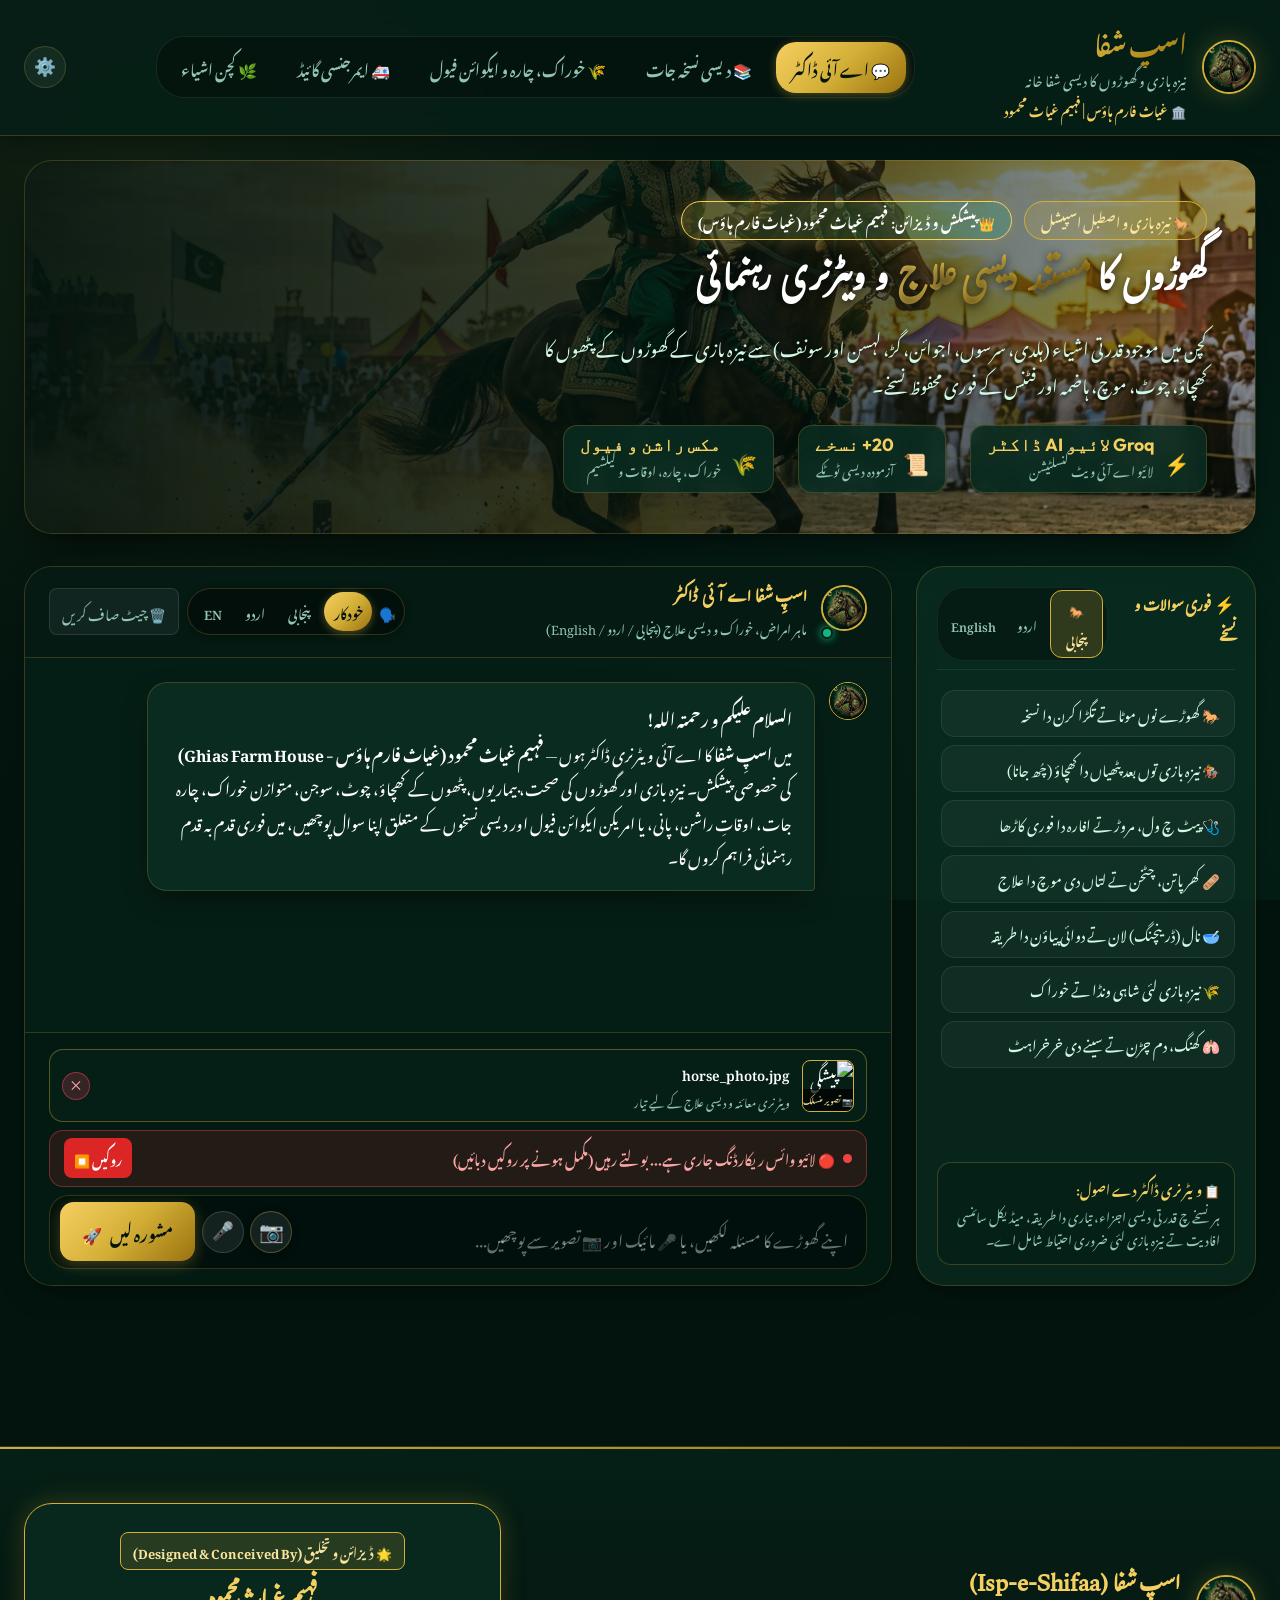
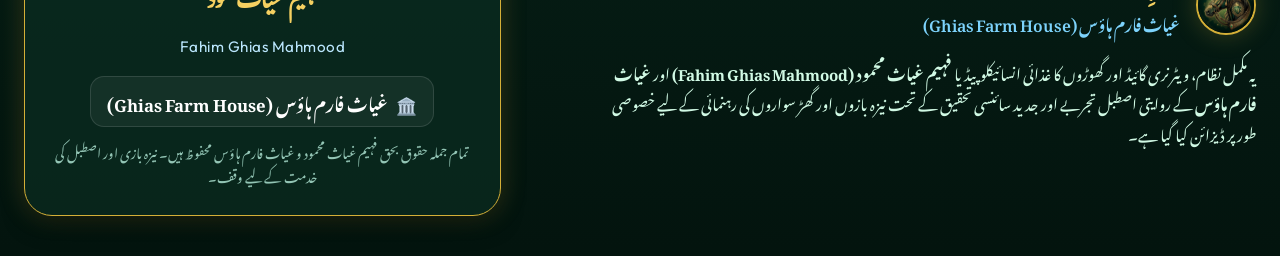
==== commit 10a13559: "Add files via upload" ====
--- a/index.html
+++ b/index.html
@@ -1,686 +1,827 @@
 <!DOCTYPE html>
-<html lang="en" dir="ltr">
+<html lang="ur" dir="rtl">
 <head>
   <meta charset="UTF-8">
   <meta name="viewport" content="width=device-width, initial-scale=1.0">
-  <title>Al Sadiq Milk & Fresh Drinks | الصادق ملک اینڈ فریش ڈرنکس - Pure Milk & Beverage Booking</title>
-  <meta name="description" content="Online booking and counter orders for Al Sadiq Dairy Farm & Fresh Drinks in Dina. 100% Pure Cow & Buffalo Milk, Dahi, Desi Ghee, Fresh Fruit Milkshakes, Protein Shakes, Mojitos, and Special Drinks.">
+  <title>اسپِ شفا | گھوڑوں کا دیسی علاج اور نیزہ بازی ویٹرنری گائیڈ</title>
+  <meta name="description" content="نیزہ بازی کے گھوڑوں کی عام بیماریوں، پٹھوں کے کھچاؤ، چوٹ، سوجن اور فٹنس کے لیے کچن کی قدرتی اشیاء سے مستند اور فوری دیسی ٹوٹکے مع لائیو اے آئی ویٹرنری ڈاکٹر۔">
+  <meta name="keywords" content="اسپ شفا, گھوڑوں کا دیسی علاج, نیزہ بازی گھوڑے, گھوڑوں کی بیماریاں, دیسی ٹوٹکے, ہلدی سرسوں لیپ, ویٹرنری ڈاکٹر, tent pegging horse care">
   
-  <!-- Google Fonts -->
-  <link rel="preconnect" href="https://fonts.googleapis.com">
-  <link rel="preconnect" href="https://fonts.gstatic.com" crossorigin>
-  <link href="https://fonts.googleapis.com/css2?family=Amiri:ital,wght@0,400;0,700;1,400&family=Noto+Nastaliq+Urdu:wght@400;600;700&family=Outfit:wght@400;500;600;700;800;900&family=Plus+Jakarta+Sans:wght@300;400;500;600;700;800&display=swap" rel="stylesheet">
-  
-  <!-- Font Awesome Icons -->
-  <link rel="stylesheet" href="https://cdnjs.cloudflare.com/ajax/libs/font-awesome/6.5.1/css/all.min.css">
-  
-  <!-- Canvas Confetti & QR Code Library -->
-  <script src="https://cdn.jsdelivr.net/npm/canvas-confetti@1.9.2/dist/confetti.browser.min.js"></script>
-  <script src="https://cdnjs.cloudflare.com/ajax/libs/qrcodejs/1.0.0/qrcode.min.js"></script>
-  
-  <!-- Custom Styles -->
+  <!-- Open Graph -->
+  <meta property="og:title" content="اسپِ شفا: گھوڑوں کا دیسی علاج">
+  <meta property="og:description" content="نیزہ بازی کے گھوڑوں کی صحت، چوٹوں اور خوراک کے لیے مستند دیسی نسخہ جات اور لائیو اے آئی ڈاکٹر۔">
+  <meta property="og:image" content="assets/logo.jpg">
+
+  <!-- Favicon -->
+  <link rel="icon" type="image/jpeg" href="assets/logo.jpg">
+
+  <!-- Styles -->
   <link rel="stylesheet" href="styles.css">
 </head>
-<body class="theme-light" data-lang="en">
-
-  <!-- Top Announcement Header -->
-  <header class="top-announcement">
-    <div class="container announcement-inner">
-      <div class="announcement-left">
-        <span class="live-dot-pulse"></span>
-        <span class="announcement-text" id="topStoreHours">
-          <i class="fa-solid fa-clock"></i> <strong>Open Today:</strong> 6:00 AM – 11:30 PM &nbsp;|&nbsp; 
-          <i class="fa-solid fa-location-dot"></i> GT Road, Dina (With Focus College)
-        </span>
-      </div>
-      <div class="announcement-right">
-        <a href="tel:03709589018" class="contact-pill"><i class="fa-solid fa-phone"></i> 0370-9589018</a>
-        <a href="https://wa.me/923709589018" target="_blank" class="contact-pill whatsapp-pill"><i class="fa-brands fa-whatsapp"></i> 0370-9589018</a>
-        <a href="https://wa.me/923421008375" target="_blank" class="contact-pill whatsapp-pill"><i class="fa-brands fa-whatsapp"></i> 0342-1008375</a>
+<body>
+
+  <!-- App Header -->
+  <header class="app-header">
+    <div class="header-inner">
+      <div class="brand-wrapper" data-nav-target="chat-tab">
+        <img src="assets/logo.jpg" alt="اسپِ شفا لوگو" class="brand-logo-img">
+        <div class="brand-titles">
+          <span class="brand-title">اسپِ شفا</span>
+          <span class="brand-tagline">نیزہ بازی و گھوڑوں کا دیسی شفا خانہ</span>
+          <span class="brand-farm-badge">🏛️ غیاث فارم ہاؤس | فہیم غیاث محمود</span>
+        </div>
+      </div>
+
+      <!-- Desktop Nav Tabs -->
+      <nav class="nav-tabs" aria-label="مین نیویگیشن">
+        <button class="nav-tab-btn active" data-tab="chat-tab">
+          <span>💬 اے آئی ڈاکٹر</span>
+        </button>
+        <button class="nav-tab-btn" data-tab="remedies-tab">
+          <span>📚 دیسی نسخہ جات</span>
+        </button>
+        <button class="nav-tab-btn" data-tab="calculator-tab">
+          <span>🌾 خوراک، چارہ و ایکوائن فیول</span>
+        </button>
+        <button class="nav-tab-btn" data-tab="emergency-tab">
+          <span>🚑 ایمرجنسی گائیڈ</span>
+        </button>
+        <button class="nav-tab-btn" data-tab="herbs-tab">
+          <span>🌿 کچن اشیاء</span>
+        </button>
+      </nav>
+
+      <div class="header-actions">
+        <button class="btn-icon" id="settings-btn" title="سیٹنگز اور اے پی آئی کی" aria-label="سیٹنگز">
+          ⚙️
+        </button>
       </div>
     </div>
   </header>
 
-  <!-- Main Navigation Bar -->
-  <nav class="main-navbar">
-    <div class="container nav-content">
-      <!-- Brand Logo -->
-      <div class="brand-wrapper" id="navBrand">
-        <img src="assets/alsadiq_logo.jpg" alt="Al Sadiq Milk & Fresh Drinks Logo" class="brand-logo-img">
-        <div class="brand-text">
-          <div class="brand-title">
-            <span class="brand-name">Al Sadiq</span>
-            <span class="brand-badge">EST. 2023</span>
-          </div>
-          <div class="brand-subtitle">
-            <span class="en-sub">MILK & FRESH DRINKS</span>
-            <span class="ur-sub">الصادق ملک اینڈ فریش ڈرنکس</span>
-          </div>
-        </div>
-      </div>
-
-
-      <!-- Nav Actions -->
-      <div class="nav-actions">
-        <!-- Language Switcher -->
-        <button type="button" class="lang-toggle-btn" id="langToggleBtn" title="Switch Language">
-          <i class="fa-solid fa-globe"></i>
-          <span id="currentLangLabel">اردو</span>
-        </button>
-
-        <!-- Track My Order -->
-        <button type="button" class="action-btn track-btn" id="openTrackModalBtn">
-          <i class="fa-solid fa-magnifying-glass-location"></i>
-          <span class="btn-lbl-en">Track Order</span>
-          <span class="btn-lbl-ur">آرڈر ٹریک کریں</span>
-        </button>
-
-        <!-- Cart Button -->
-        <button type="button" class="cart-trigger-btn" id="openCartBtn" aria-label="View Cart">
-          <div class="cart-icon-wrap">
-            <i class="fa-solid fa-basket-shopping"></i>
-            <span class="cart-badge" id="cartCountBadge">0</span>
-          </div>
-          <div class="cart-btn-price">
-            <span class="cart-label">Rs.</span>
-            <span id="cartTotalPriceNav">0</span>
-          </div>
-        </button>
-      </div>
-    </div>
+  <!-- Hero Section -->
+  <section class="hero-section">
+    <div class="hero-card">
+      <div class="hero-content">
+        <div class="hero-top-badges">
+          <div class="hero-badge">
+            <span>🐎 نیزہ بازی و اصطبل اسپیشل</span>
+          </div>
+          <div class="hero-farm-badge">
+            <span>👑 پیشکش و ڈیزائن: فہیم غیاث محمود (غیاث فارم ہاؤس)</span>
+          </div>
+        </div>
+        <h1 class="hero-title">
+          گھوڑوں کا <span>مستند دیسی علاج</span> و ویٹرنری رہنمائی
+        </h1>
+        <p class="hero-desc">
+          کچن میں موجود قدرتی اشیاء (ہلدی، سرسوں، اجوائن، گڑ، لہسن اور سونف) سے نیزہ بازی کے گھوڑوں کے پٹھوں کا کھچاؤ، چوٹ، موچ، ہاضمہ اور فٹنس کے فوری محفوظ نسخے۔
+        </p>
+        <div class="hero-stats">
+          <div class="stat-chip" data-nav-target="chat-tab" style="cursor: pointer;">
+            <span class="stat-icon">⚡</span>
+            <div class="stat-info">
+              <span class="stat-number">Groq لائیو AI ڈاکٹر</span>
+              <span class="stat-label">لائیو اے آئی ویٹ کنسلٹیشن</span>
+            </div>
+          </div>
+          <div class="stat-chip" data-nav-target="remedies-tab" style="cursor: pointer;">
+            <span class="stat-icon">📜</span>
+            <div class="stat-info">
+              <span class="stat-number">20+ نسخے</span>
+              <span class="stat-label">آزمودہ دیسی ٹوٹکے</span>
+            </div>
+          </div>
+          <div class="stat-chip" data-nav-target="calculator-tab" style="cursor: pointer;">
+            <span class="stat-icon">🌾</span>
+            <div class="stat-info">
+              <span class="stat-number">مکس راشن و فیول</span>
+              <span class="stat-label">خوراک، چارہ، اوقات و کیلشیم</span>
+            </div>
+          </div>
+        </div>
+      </div>
+    </div>
+  </section>
+
+  <!-- Main Content Panels -->
+  <main class="main-container">
+
+    <!-- 1. AI VET DOCTOR CHAT PANEL -->
+    <div class="tab-panel active" id="chat-tab">
+      
+      <!-- Mobile Only Simple App Intro Banner (Simple Description & Easy To Use) -->
+      <div class="mobile-intro-banner">
+        <div class="mobile-intro-badge-row">
+          <span class="mobile-farm-pill">🏛️ غیاث فارم ہاؤس | فہیم غیاث محمود</span>
+          <span class="mobile-live-pill"><span class="live-dot"></span> لائیو AI ڈاکٹر</span>
+        </div>
+        <h2 class="mobile-intro-title">اسپِ شفا - ویٹرنری اے آئی ڈاکٹر</h2>
+        <p class="mobile-intro-desc">گھوڑے کی بیماری، موٹا کرنے کا نسخہ، راشن یا چوٹ کے بارے میں نیچے لکھیں یا مائیک دبائیں۔</p>
+      </div>
+
+      <div class="chat-layout">
+        
+        <!-- Sidebar with Quick Prompts & Rules -->
+        <aside class="chat-sidebar">
+          <div class="sidebar-header-row">
+            <h3 class="sidebar-title">
+              <span>⚡ فوری سوالات و نسخے</span>
+            </h3>
+            <div class="prompts-lang-tabs" id="prompts-lang-tabs">
+              <button type="button" class="prompts-tab-btn active" data-tab-lang="pa">🐎 پنجابی</button>
+              <button type="button" class="prompts-tab-btn" data-tab-lang="ur">اردو</button>
+              <button type="button" class="prompts-tab-btn" data-tab-lang="en">English</button>
+            </div>
+          </div>
+
+          <!-- Punjabi Prompts Grid (Default Active for Easy Access) -->
+          <div class="quick-prompts-grid" id="prompts-grid-pa">
+            <button class="quick-prompt-btn" data-prompt="گھوڑے نوں موٹا تے تگڑا کرن دا شاہی نسخہ، ڈی ورمنگ دا طریقہ، دیسی ونڈا تے خوراک دسو۔">
+              <span>🐎 گھوڑے نوں موٹا تے تگڑا کرن دا نسخہ</span>
+            </button>
+            <button class="quick-prompt-btn" data-prompt="نیزہ بازی توں بعد گھوڑے دے پٹھے کھچے گئے نے، لتاں چ کھچ اے تے گھوڑا چُھ گیا اے، فوری دیسی لیپ دسو۔">
+              <span>🏇 نیزہ بازی توں بعد پٹھیاں دا کھچاؤ (چُھ جانا)</span>
+            </button>
+            <button class="quick-prompt-btn" data-prompt="گھوڑے دے پیٹ چ ول پے گئے نے، مروڑ تے افارہ اے، زمین تے لتاں ماردا اے، فوری دیسی کاڑھا دسو۔">
+              <span>🩺 پیٹ چ ول، مروڑ تے افارہ دا فوری کاڑھا</span>
+            </button>
+            <button class="quick-prompt-btn" data-prompt="گھوڑے دے کھر پات گئے نے، کٹ گئے نے یا سڑاند اے، پیر نئیں لاندا، دیسی تیل تے ہوف کیئر دسو۔">
+              <span>🩹 کھر پاتن، چٹخن تے لتاں دی موچ دا علاج</span>
+            </button>
+            <button class="quick-prompt-btn" data-prompt="گھوڑے نوں نال (ڈرینچنگ بوتل) لان تے دیسی کاڑھا یا دوائی پیاؤن دا محفوظ طریقہ دسو۔">
+              <span>🥣 نال (ڈرینچنگ) لان تے دوائی پیاؤن دا طریقہ</span>
+            </button>
+            <button class="quick-prompt-btn" data-prompt="نیزہ بازی لئی گھوڑے دا شاہی مقوی ونڈا، جَو دا دلیہ، چھولے، گھیو تے گُڑ دا روزانہ حساب دسو۔">
+              <span>🌾 نیزہ بازی لئی شاہی ونڈا تے خوراک</span>
+            </button>
+            <button class="quick-prompt-btn" data-prompt="گھوڑے نوں کھنگ لگی اے، دم چڑدا اے تے سینے چوں خرخراہٹ آندی اے، دیسی علاج دسو۔">
+              <span>🫁 کھنگ، دم چڑن تے سینے دی خرخراہٹ</span>
+            </button>
+            <button class="quick-prompt-btn" data-prompt="گھوڑے دی بیماری چ دیسی نسخیاں دے نال نال میڈیکل انگلش دوائیاں (جیسے کولک لئی بینامائن، السر لئی اومیپرازول) دا کی کردار اے؟">
+              <span>💊 میڈیکل ویٹرنری دوائیاں تے دیسی علاج دا ملاپ</span>
+            </button>
+            <button class="quick-prompt-btn" data-prompt="ایکوائن فیول بلیو فیول (Blue Fuel Calcium) تے الیکٹرو فیول دے کی فائدے نے تے کداں استعمال کرائی دا اے؟">
+              <span>💎 ایکوائن فیول یو ایس اے سپلیمنٹس گائیڈ</span>
+            </button>
+            <button class="quick-prompt-btn" data-prompt="گرمی چ گھوڑے دی تریہہ، پانی دا صحیح ٹائم تے دیسی نمکیات/الیکٹرولائٹ شربت کیویں بنائی دا اے؟">
+              <span>💧 پانی، تریہہ تے دیسی الیکٹرولائٹ شربت</span>
+            </button>
+          </div>
+
+          <!-- Urdu Prompts Grid -->
+          <div class="quick-prompts-grid hidden" id="prompts-grid-ur">
+            <button class="quick-prompt-btn" data-prompt="گھوڑے کو موٹا، فربہ اور تندرست کرنے کا مستند نسخہ، روزمرہ کا راشن اور ڈی ورمنگ کا طریقہ بتائیں۔">
+              <span>🐎 گھوڑے کو موٹا و فربہ کرنے کا نسخہ</span>
+            </button>
+            <button class="quick-prompt-btn" data-prompt="نیزہ بازی کے بعد گھوڑے کے پٹھوں میں شدید کچھاؤ اور تھکاوٹ ہے، کچن کی اشیاء سے فوری دیسی علاج بتائیں۔">
+              <span>🏇 نیزہ بازی کے بعد پٹھوں کا کھچاؤ</span>
+            </button>
+            <button class="quick-prompt-btn" data-prompt="گھوڑے کے پچھلے جوڑ اور کھر کے اوپر موچ اور سوجن آ گئی ہے، فوری لیپ بتائیں۔">
+              <span>🩹 ٹانگ یا جوڑ کی موچ و سوجن</span>
+            </button>
+            <button class="quick-prompt-btn" data-prompt="گھوڑا پیٹ کے بل بار بار دیکھ رہا ہے اور ہلکا درد معلوم ہو رہا ہے، کچن سے فوری ہاضم کاڑھا بتائیں۔">
+              <span>🩺 پیٹ کا درد، گیس اور اپھارہ</span>
+            </button>
+            <button class="quick-prompt-btn" data-prompt="نیزہ بازی مقابلے کے سیزن میں گھوڑے کے اسٹیمنا اور دم کو بڑھانے کے لیے شاہی ونڈے کا دیسی نسخہ بتائیں۔">
+              <span>🌾 نیزہ بازی مقوی ونڈا و اسٹیمنا</span>
+            </button>
+            <button class="quick-prompt-btn" data-prompt="گھوڑے کو زین کی رگڑ یا کھرچ کا زخم لگ گیا ہے، کچن کا اینٹی سیپٹک مرہم بتائیں۔">
+              <span>🌿 سطحی زخم اور کھرچ کا مرہم</span>
+            </button>
+            <button class="quick-prompt-btn" data-prompt="گھوڑے کا دوڑتے وقت سانس پھول جاتا ہے اور گلے میں خرخراہٹ ہے، السی اور گڑ کا نسخہ بتائیں۔">
+              <span>🫁 سانس کی نالی اور پھیپھڑوں کا دم</span>
+            </button>
+            <button class="quick-prompt-btn" data-prompt="کھروں میں خشکی اور چٹخنے کا دیسی تیل اور پالش بنانے کا طریقہ بتائیں۔">
+              <span>🐎 کھروں کی سختی اور چمک کا تیل</span>
+            </button>
+            <button class="quick-prompt-btn" data-prompt="گھوڑے کو امریکن ایکوائن فیول بلیو فیول (Blue Fuel Calcium) دینے کے کیا فوائد ہیں اور راشن میں کتنی مقدار شامل کریں؟">
+              <span>💎 ایکوائن فیول بلیو فیول و کیلشیم</span>
+            </button>
+            <button class="quick-prompt-btn" data-prompt="ہنگامی حالت (کولک، شدید بخار یا لیمینائٹس) میں دیسی علاج کے ساتھ ضروری میڈیکل ویٹرنری ادویات کی رہنمائی کریں۔">
+              <span>💊 ایمرجنسی میڈیکل ویٹرنری گائیڈ</span>
+            </button>
+          </div>
+
+          <!-- English Prompts Grid -->
+          <div class="quick-prompts-grid hidden" id="prompts-grid-en">
+            <button class="quick-prompt-btn" data-prompt="How to safely fatten up a thin horse? Provide a step-by-step weight gain diet with deworming, barley mash, and supplements.">
+              <span>🐎 Horse Weight Gain & Muscle Formula</span>
+            </button>
+            <button class="quick-prompt-btn" data-prompt="My horse has severe muscle stiffness (tie-up/azoturia) after tent pegging sprint. Suggest natural poultice and veterinary protocol.">
+              <span>🏇 Post-Event Muscle Cramps & Tie-Up</span>
+            </button>
+            <button class="quick-prompt-btn" data-prompt="Emergency colic relief protocol: natural herbal drench and modern veterinary emergency steps (Flunixin/Banamine).">
+              <span>🩺 Colic Spasm Relief & Vet Advice</span>
+            </button>
+            <button class="quick-prompt-btn" data-prompt="Cracked hooves and thrush management: natural antiseptic oil and Hoof Fuel biotin supplement.">
+              <span>🩹 Hoof Cracks, Thrush & Polish</span>
+            </button>
+            <button class="quick-prompt-btn" data-prompt="What are the proven benefits of Equine Fuel USA products (Blue Fuel, Electro Fuel, Calm Fuel)?">
+              <span>💎 Equine Fuel USA Supplements</span>
+            </button>
+            <button class="quick-prompt-btn" data-prompt="How to combine traditional herbal remedies with modern equine veterinary medicine safely?">
+              <span>💊 Integrative Herbal & Modern Vet Care</span>
+            </button>
+          </div>
+
+          <div class="doc-rules-box">
+            <strong>📋 ویٹرنری ڈاکٹر دے اصول:</strong>
+            <p>ہر نسخے چ قدرتی دیسی اجزاء، تیاری دا طریقہ، میڈیکل سائنسی افادیت تے نیزہ بازی لئی ضروری احتیاط شامل اے۔</p>
+          </div>
+        </aside>
+
+        <!-- Chat Window -->
+        <div class="chat-window">
+          <!-- Chat Header -->
+          <div class="chat-header">
+            <div class="chat-doctor-profile">
+              <div class="doc-avatar-wrap">
+                <img src="assets/logo.jpg" alt="ڈاکٹر اوتار" class="doc-avatar">
+                <span class="online-indicator" title="لائیو دستیاب"></span>
+              </div>
+              <div class="doc-meta">
+                <h4>اسپِ شفا اے آئی ڈاکٹر</h4>
+                <p>ماہر امراض، خوراک و دیسی علاج (پنجابی / اردو / English)</p>
+              </div>
+            </div>
+
+            <div class="chat-tools">
+              <!-- Multilingual Language Selector -->
+              <div class="lang-selector-pills" id="chat-lang-selector" title="زبان منتخب کریں (Select Language)">
+                <span class="lang-pill-icon">🗣️</span>
+                <button type="button" class="lang-pill-btn active" data-lang="auto" title="خودکار زبان کی شناخت (Auto Detect)">خودکار</button>
+                <button type="button" class="lang-pill-btn" data-lang="pa" title="پنجابی وچ جواب">پنجابی</button>
+                <button type="button" class="lang-pill-btn" data-lang="ur" title="سلیس اردو میں جواب">اردو</button>
+                <button type="button" class="lang-pill-btn" data-lang="en" title="English Veterinary Response">EN</button>
+              </div>
+
+              <button class="chat-tool-btn" id="clear-chat-btn" title="گفتگو صاف کریں">
+                <span>🗑️ چیٹ صاف کریں</span>
+              </button>
+            </div>
+          </div>
+
+          <!-- Messages Container -->
+          <div class="chat-messages" id="chat-messages">
+            <div class="message-row bot">
+              <img src="assets/logo.jpg" alt="ڈاکٹر" class="msg-avatar">
+              <div class="msg-bubble">
+                <p><strong>السلام علیکم و رحمتہ اللہ!</strong></p>
+                <p>میں <strong>اسپِ شفا</strong> کا اے آئی ویٹرنری ڈاکٹر ہوں — <strong>فہیم غیاث محمود (غیاث فارم ہاؤس - Ghias Farm House)</strong> کی خصوصی پیشکش۔ نیزہ بازی اور گھوڑوں کی صحت، بیماریوں، پٹھوں کے کھچاؤ، چوٹ، سوجن، متوازن خوراک، چارہ جات، اوقاتِ راشن، پانی، یا امریکن ایکوائن فیول اور دیسی نسخوں کے متعلق اپنا سوال پوچھیں، میں فوری قدم بہ قدم رہنمائی فراہم کروں گا۔</p>
+              </div>
+            </div>
+          </div>
+
+          <!-- Input Form -->
+          <div class="chat-input-container">
+            <!-- Image Attachment Preview Bar -->
+            <div id="image-preview-bar" class="image-preview-bar hidden">
+              <div class="preview-thumb-wrap">
+                <img id="image-preview-img" src="" alt="پیشگی تصویر">
+                <span class="preview-badge">📷 تصویر منسلک</span>
+              </div>
+              <div class="preview-info">
+                <span id="preview-filename">horse_photo.jpg</span>
+                <small>ویٹرنری معائنہ و دیسی علاج کے لیے تیار</small>
+              </div>
+              <button type="button" id="remove-image-btn" class="btn-remove-preview" title="تصویر ہٹائیں">✕</button>
+            </div>
+
+            <!-- Voice Recording Notice -->
+            <div id="voice-recording-notice" class="voice-recording-notice hidden">
+              <div class="recording-indicator-left">
+                <span class="recording-dot"></span>
+                <span class="recording-text">🔴 لائیو وائس ریکارڈنگ جاری ہے... بولتے رہیں (مکمل ہونے پر روکیں دبائیں)</span>
+              </div>
+              <button type="button" id="stop-voice-btn" class="btn-stop-voice" title="ریکارڈنگ روکیں">
+                روکیں ⏹️
+              </button>
+            </div>
+
+            <!-- Hidden File and Camera Inputs -->
+            <input type="file" id="image-upload-input" accept="image/*,video/*" style="display: none;">
+
+            <form class="chat-input-form" id="chat-form">
+              <textarea 
+                class="chat-textarea" 
+                id="chat-input" 
+                rows="1" 
+                placeholder="اپنے گھوڑے کا مسئلہ لکھیں، یا 🎤 مائیک اور 📷 تصویر سے پوچھیں..." 
+                required></textarea>
+              
+              <div class="input-actions">
+                <button type="button" class="btn-camera" id="camera-btn" title="گھوڑے کی بیماری، چوٹ یا کھر کی تصویر/ویڈیو بھیجیں">
+                  📷
+                </button>
+                <button type="button" class="btn-voice" id="voice-btn" title="پنجابی یا اردو میں بولیں (وائس ڈکٹیشن)">
+                  🎤
+                </button>
+                <button type="submit" class="btn-send" id="send-btn" title="مشورہ لیں">
+                  <span>مشورہ لیں</span> 🚀
+                </button>
+              </div>
+            </form>
+          </div>
+        </div>
+
+      </div>
+    </div>
+
+    <!-- 2. REMEDIES LIBRARY PANEL -->
+    <div class="tab-panel" id="remedies-tab">
+      <div class="section-header-wrap">
+        <div>
+          <h2 class="section-title">📚 مستند دیسی نسخہ جات انسائیکلوپیڈیا</h2>
+          <p class="section-subtitle">روایتی اصطبل و جدید ویٹرنری حکمت پر مبنی آزمودہ دیسی ٹوٹکے</p>
+        </div>
+      </div>
+
+      <div class="library-controls">
+        <div class="search-bar-wrap">
+          <span class="search-icon">🔍</span>
+          <input 
+            type="text" 
+            id="remedies-search" 
+            class="search-input" 
+            placeholder="بیماری، علامت یا جزو کا نام لکھیں (مثلاً: ہلدی، موچ، گیس، السی، کھر، ونڈا)...">
+        </div>
+
+        <div class="category-filter-chips">
+          <button class="cat-filter-btn active" data-category="all">تمام نسخے</button>
+          <button class="cat-filter-btn" data-category="injury">🩹 چوٹ و موچ</button>
+          <button class="cat-filter-btn" data-category="digestion">🫕 ہاضمہ و پیٹ درد</button>
+          <button class="cat-filter-btn" data-category="fitness">🏇 نیزہ بازی طاقت و دم</button>
+          <button class="cat-filter-btn" data-category="hoof">🐎 کھر و ہڈیاں</button>
+          <button class="cat-filter-btn" data-category="respiratory">🫁 سانس و کھانسی</button>
+          <button class="cat-filter-btn" data-category="wounds">🌿 زخم و جلدی امراض</button>
+        </div>
+      </div>
+
+      <div class="remedies-grid" id="remedies-grid">
+        <!-- Injected via JavaScript -->
+      </div>
+    </div>
+
+    <!-- 3. FEED, FORAGE & EQUINE FUEL CENTER -->
+    <div class="tab-panel" id="calculator-tab">
+      <div class="section-header-wrap">
+        <div>
+          <h2 class="section-title">🌾 گھوڑوں کی خوراک، چارہ جات و ایکوائن فیول سینٹر</h2>
+          <p class="section-subtitle">روزمرہ مکس راشن، فیڈنگ ٹائم ٹیبل، پانی کی ضرورت، چارہ جات کی تحقیق اور امریکن ایکوائن فیول سپلیمنٹس</p>
+        </div>
+      </div>
+
+      <!-- Sub-Tabs Bar -->
+      <div class="nutrition-sub-tabs" role="tablist" aria-label="خوراک کے ذیلی شعبے">
+        <button class="sub-tab-btn active" data-subtab="calc-subpanel">
+          <span>🧮 راشن و پانی کیلکولیٹر</span>
+        </button>
+        <button class="sub-tab-btn" data-subtab="efuel-subpanel">
+          <span>⚡ ایکوائن فیول USA (کیلشیم)</span>
+        </button>
+        <button class="sub-tab-btn" data-subtab="mixes-subpanel">
+          <span>🍲 روزمرہ مکس راشن</span>
+        </button>
+        <button class="sub-tab-btn" data-subtab="fodder-subpanel">
+          <span>🌿 چارہ جات ڈائریکٹری</span>
+        </button>
+        <button class="sub-tab-btn" data-subtab="benefits-subpanel">
+          <span>🌾 اجزاء اور طبی فوائد</span>
+        </button>
+        <button class="sub-tab-btn" data-subtab="schedule-subpanel">
+          <span>⏰ اوقات و ٹائم ٹیبل</span>
+        </button>
+        <button class="sub-tab-btn" data-subtab="hydration-subpanel">
+          <span>💧 پانی اور ہائیڈریشن</span>
+        </button>
+      </div>
+
+      <!-- 3.1 CALCULATOR SUB-PANEL -->
+      <div class="nutrition-sub-panel active" id="calc-subpanel">
+        <div class="calc-layout">
+          <!-- Calculator Inputs -->
+          <div class="calc-card">
+            <h3 style="color: var(--gold-400); margin-bottom: 1.25rem;">⚙️ گھوڑے کی تفصیلات درج کریں</h3>
+            
+            <div class="form-group">
+              <label class="form-label" for="horse-weight">گھوڑے کا وزن / جسامت کا زمرہ:</label>
+              <select id="horse-weight" class="form-select">
+                <option value="light">ہلکا / نوجوان گھوڑا (350 تا 400 کلوگرام)</option>
+                <option value="medium" selected>درمیانہ نیزہ بازی گھوڑا (400 تا 480 کلوگرام)</option>
+                <option value="heavy">بھاری / لمبا قد گھوڑا (480 تا 550+ کلوگرام)</option>
+              </select>
+            </div>
+
+            <div class="form-group">
+              <label class="form-label" for="work-intensity">مشق و ٹریننگ کا مرحلہ:</label>
+              <select id="work-intensity" class="form-select">
+                <option value="rest">آرام / ہلکی واک (Rest & Light Routine)</option>
+                <option value="training" selected>روٹین ٹریننگ و مشق (Daily Tent-Pegging Practice)</option>
+                <option value="tournament">مقابلہ / ٹورنامنٹ کا ہفتہ (Match & Peak Performance)</option>
+              </select>
+            </div>
+
+            <div class="form-group">
+              <label class="form-label" for="current-season">موجودہ موسم:</label>
+              <select id="current-season" class="form-select">
+                <option value="winter" selected>موسمِ سرما (سردیاں - گرم تاثیر راشن مطلوب)</option>
+                <option value="summer">موسمِ گرما (گرمیاں - ٹھنڈی تاثیر راشن مطلوب)</option>
+              </select>
+            </div>
+
+            <!-- Dynamic Water Intake Badge -->
+            <div style="background: rgba(56, 189, 248, 0.1); border: 1px solid rgba(56, 189, 248, 0.3); border-radius: var(--radius-md); padding: 1rem; margin-top: 1.25rem;">
+              <div style="display: flex; align-items: center; justify-content: space-between;">
+                <span style="color: #7dd3fc; font-weight: 600;">💧 متوقع یومیہ پانی کی ضرورت:</span>
+                <span id="calculated-water-liters" style="font-family: var(--font-latin); font-weight: 800; color: #38bdf8; font-size: 1.2rem;">35 تا 45 لیٹر</span>
+              </div>
+              <small style="color: var(--text-muted); display: block; margin-top: 0.35rem;">پانی ہمیشہ تازہ اور صاف ہونا چاہیے؛ دوڑ کے بعد نیم گرم دیں۔</small>
+            </div>
+
+            <div style="background: rgba(212, 175, 55, 0.08); border-right: 3px solid var(--gold-500); padding: 0.85rem; border-radius: var(--radius-sm); font-size: 0.85rem; color: var(--text-secondary); margin-top: 1.25rem;">
+              💡 <strong>ویٹرنری اصول:</strong> راشن میں خشک چارے (Roughage) کا تناسب کم از کم 60% اور دانے (Grain) کا تناسب زیادہ سے زیادہ 40% ہونا چاہیے تاکہ قولنج سے بچاؤ رہے۔
+            </div>
+          </div>
+
+          <!-- Calculated Results -->
+          <div class="feed-results-card">
+            <div class="feed-plan-header">
+              <h3 class="feed-plan-title">📊 تجویز کردہ یومیہ دیسی ونڈا و چارہ</h3>
+              <span class="pres-badge">مستند راشن</span>
+            </div>
+
+            <div class="feed-items-list">
+              <div class="feed-item-row">
+                <span class="feed-item-name">🫘 دیسی چنے (رات بھر بھگو کر):</span>
+                <span class="feed-item-qty" id="feed-chana-qty">2.0 کلوگرام</span>
+              </div>
+              <div class="feed-item-row">
+                <span class="feed-item-name">🌾 جَو کا دلیہ (پکا ہوا):</span>
+                <span class="feed-item-qty" id="feed-barley-qty">1.0 کلوگرام</span>
+              </div>
+              <div class="feed-item-row">
+                <span class="feed-item-name">🍞 گندم کا چوکر (نم کر کے):</span>
+                <span class="feed-item-qty" id="feed-bran-qty">1.0 کلوگرام</span>
+              </div>
+              <div class="feed-item-row">
+                <span class="feed-item-name">🟫 پرانا دیسی گڑ:</span>
+                <span class="feed-item-qty" id="feed-gur-qty">300 گرام</span>
+              </div>
+              <div class="feed-item-row">
+                <span class="feed-item-name">🧈 خالص دیسی گھی / السی تیل:</span>
+                <span class="feed-item-qty" id="feed-ghee-qty">120 گرام</span>
+              </div>
+              <div class="feed-item-row">
+                <span class="feed-item-name">💎 ایکوائن فیول بلیو فیول (کیلشیم):</span>
+                <span class="feed-item-qty" id="feed-bluefuel-qty">40 گرام</span>
+              </div>
+              <div class="feed-item-row">
+                <span class="feed-item-name">🌿 خشک گھاس / روڈس گراس ہے:</span>
+                <span class="feed-item-qty" id="feed-hay-qty">8.0 کلوگرام</span>
+              </div>
+              <div class="feed-item-row">
+                <span class="feed-item-name">🌱 تازہ سبز چارہ (لوسرن / برسیم):</span>
+                <span class="feed-item-qty" id="feed-green-qty">15.0 کلوگرام</span>
+              </div>
+            </div>
+
+            <div class="match-day-drink-box">
+              <strong>🥤 مقابلے کے دن کا خصوصی دیسی انرجی ٹونک:</strong>
+              <p>نیزہ بازی کے رن سے 1.5 گھنٹہ قبل 100 گرام پرانا گڑ، 5 گرام کالا نمک اور 1 چمچ تخم ملنگا 4 لیٹر تازہ پانی میں گھول کر پلائیں۔ رن کے بعد جب سانس بحال ہو جائے تو ہلکا نیم گرم پانی پلائیں۔</p>
+            </div>
+          </div>
+        </div>
+      </div>
+
+      <!-- 3.2 EQUINE FUEL USA SUB-PANEL -->
+      <div class="nutrition-sub-panel" id="efuel-subpanel">
+        <div class="efuel-hero-banner">
+          <div class="efuel-banner-badge">🇺🇸 Made in USA | Premium Equine Growth & Wellness</div>
+          <h3 class="efuel-banner-title">ایکوائن فیول (Equine Fuel USA) - پریمیم ہارس سپلیمنٹس و کیلشیم</h3>
+          <p class="efuel-banner-desc">
+            امریکہ کے سائنسی فارمولے پر تیار کردہ مستند ایکوائن سپلیمنٹس جو گھوڑوں اور بچھڑوں کی تیز رفتار گروتھ، فولادی ہڈیوں، پٹھوں کی طاقت اور نیزہ بازی کی اعلیٰ پرفارمنس کے لیے دنیا بھر میں مانے جاتے ہیں۔ گھڑ سواروں کا آزمودہ اور بے مثال نتائج کا حامل فارمولا۔
+          </p>
+          <div class="efuel-banner-actions">
+            <a href="https://www.youtube.com/@Equine-fuel/videos" target="_blank" rel="noopener" class="btn-efuel-youtube">
+              <span>▶️ یوٹیوب ویڈیوز و ٹرانسفارمیشن دیکھیں</span>
+            </a>
+            <a href="https://www.equinefuelusa.com" target="_blank" rel="noopener" class="btn-efuel-web">
+              <span>🌐 وزٹ آفیشل ویب سائٹ (equinefuelusa.com)</span>
+            </a>
+          </div>
+        </div>
+
+        <div class="efuel-grid" id="efuel-products-container">
+          <!-- Injected via feed-data.js & app.js -->
+        </div>
+      </div>
+
+      <!-- 3.3 DAILY FEED MIX RECIPES SUB-PANEL -->
+      <div class="nutrition-sub-panel" id="mixes-subpanel">
+        <div style="margin-bottom: 1.5rem;">
+          <h3 style="color: var(--gold-400); font-size: 1.4rem; margin-bottom: 0.35rem;">🍲 آزمودہ روزمرہ مکس راشن فارمولے</h3>
+          <p style="color: var(--text-muted); font-size: 0.95rem;">نیزہ بازی ٹورنامنٹ، روزانہ مشق، کمزور گھوڑے کا وزن بڑھانے، اور گرمی و سردی کے لیے الگ الگ متوازن دیسی ترکیبیں</p>
+        </div>
+        <div class="mix-grid" id="feed-mixes-container">
+          <!-- Injected via feed-data.js & app.js -->
+        </div>
+      </div>
+
+      <!-- 3.4 FODDER & ROUGHAGE ENCYCLOPEDIA SUB-PANEL -->
+      <div class="nutrition-sub-panel" id="fodder-subpanel">
+        <div class="fodder-controls">
+          <div>
+            <h3 style="color: var(--gold-400); font-size: 1.4rem; margin-bottom: 0.35rem;">🌿 چارہ جات انسائیکلوپیڈیا و ریسرچ گائیڈ</h3>
+            <p style="color: var(--text-muted); font-size: 0.95rem;">سبز چارے اور خشک گھاس کی غذائی اقدار، کلوگرام مقدار، کٹائی کا وقت اور احتیاطی تدابیر</p>
+          </div>
+          <div class="search-bar-wrap">
+            <span class="search-icon">🔍</span>
+            <input 
+              type="text" 
+              id="fodder-search-input" 
+              class="search-input" 
+              placeholder="چارے کا نام تلاش کریں (مثلاً: لوسرن، الفالفا، روڈس گراس، برسیم، جئی، توڑی)...">
+          </div>
+          <div class="category-filter-chips" id="fodder-filter-chips">
+            <button class="cat-filter-btn active" data-fodder-filter="all">تمام چارہ جات</button>
+            <button class="cat-filter-btn" data-fodder-filter="green">🌱 سبز چارے</button>
+            <button class="cat-filter-btn" data-fodder-filter="dry">🌾 خشک گھاس و ہے (Hay)</button>
+            <button class="cat-filter-btn" data-fodder-filter="warning">⚠️ احتیاطی انتباہ</button>
+          </div>
+        </div>
+
+        <div class="fodder-grid" id="fodder-grid-container">
+          <!-- Injected via feed-data.js & app.js -->
+        </div>
+      </div>
+
+      <!-- 3.5 FEED INGREDIENTS & BENEFITS SUB-PANEL -->
+      <div class="nutrition-sub-panel" id="benefits-subpanel">
+        <div class="fodder-controls">
+          <div>
+            <h3 style="color: var(--gold-400); font-size: 1.4rem; margin-bottom: 0.35rem;">🌾 کون سی خوراک کون سا فائدہ دے گی؟</h3>
+            <p style="color: var(--text-muted); font-size: 0.95rem;">ہر اناج، دال، تیل اور سپلیمنٹ کی افادیت، مسلز، سانس اور کھروں پر اس کے اثرات اور طریقہ استعمال</p>
+          </div>
+          <div class="search-bar-wrap">
+            <span class="search-icon">🔍</span>
+            <input 
+              type="text" 
+              id="ingredients-search-input" 
+              class="search-input" 
+              placeholder="خوراک کا نام تلاش کریں (مثلاً: چنے، جَو، گڑ، گھی، السی، کالا نمک، میتھی)...">
+          </div>
+        </div>
+
+        <div class="ingredients-benefits-grid" id="ingredients-grid-container">
+          <!-- Injected via feed-data.js & app.js -->
+        </div>
+      </div>
+
+      <!-- 3.6 DAILY FEEDING SCHEDULE & TIMELINE SUB-PANEL -->
+      <div class="nutrition-sub-panel" id="schedule-subpanel">
+        <div style="background: rgba(10, 45, 33, 0.7); border: 1px solid var(--border-glass); border-radius: var(--radius-xl); padding: 1.75rem; margin-bottom: 2rem;">
+          <h3 style="color: var(--gold-400); font-size: 1.4rem; margin-bottom: 0.75rem;">⏰ 24 گھنٹے کا گھڑ سوار فیڈنگ ٹائم ٹیبل</h3>
+          <p style="color: var(--text-secondary); font-size: 0.95rem; line-height: 2;" id="schedule-overview-text">
+            گھوڑے کا معدہ چھوٹا ہوتا ہے اس لیے دن میں تھوڑی تھوڑی خوراک 3 سے 4 بار دینا اور چارہ ہمہ وقت میسر رکھنا ہاضمے کا بنیادی اصول ہے۔
+          </p>
+        </div>
+
+        <div class="schedule-timeline" id="schedule-timeline-container">
+          <!-- Injected via feed-data.js & app.js -->
+        </div>
+
+        <div style="margin-top: 2rem; background: rgba(212, 175, 55, 0.08); border: 1px solid var(--gold-500); border-radius: var(--radius-xl); padding: 1.5rem;" id="golden-rules-container">
+          <!-- Injected via feed-data.js & app.js -->
+        </div>
+      </div>
+
+      <!-- 3.7 WATER & HYDRATION SUB-PANEL -->
+      <div class="nutrition-sub-panel" id="hydration-subpanel">
+        <div style="margin-bottom: 1.5rem;">
+          <h3 style="color: #38bdf8; font-size: 1.4rem; margin-bottom: 0.35rem;">💧 پانی اور ہائیڈریشن گائیڈ برائے گھوڑے</h3>
+          <p style="color: var(--text-muted); font-size: 0.95rem;">موسم، محنت اور وزن کے مطابق یومیہ پانی کی مقدار اور گرم گھوڑے کو پانی پلانے کا سائنسی پروٹوکول</p>
+        </div>
+
+        <div class="water-needs-grid" id="water-needs-container">
+          <!-- Injected via feed-data.js & app.js -->
+        </div>
+
+        <div class="ice-water-warning-card">
+          <strong>🚨 شدید ویٹرنری انتباہ: گرم گھوڑے کو ٹھنڈا برف والا پانی ہرگز نہ پلائیں!</strong>
+          <p>
+            نیزہ بازی کی دوڑ یا سخت مشق کے فوری بعد جب گھوڑے کا جسم گرم اور پسینے سے تر ہو، اسے یخ ٹھنڈا پانی پلانا جان لیوا ثابت ہو سکتا ہے۔ اس سے معدے کی نسیں سکڑ جاتی ہیں، شدید قولنج (Spasmodic Colic) ہو سکتا ہے یا دونوں اگلے کھروں میں خون جم کر دائمی لنگڑاہٹ (Founder / Laminitis) پیدا ہو جاتی ہے۔ ہمیشہ پہلے 30 سے 45 منٹ واک کروائیں، پسینہ سکھائیں اور نیم گرم تازہ پانی پلائیں۔
+          </p>
+        </div>
+
+        <div class="calc-layout" style="margin-bottom: 2rem;">
+          <div class="calc-card">
+            <h4 style="color: var(--gold-400); margin-bottom: 1rem;">🐎 مشق کے بعد کول ڈاؤن واک کا مرحلہ وار پروٹوکول:</h4>
+            <div class="step-item"><strong>مرحلہ 1:</strong> نیزہ بازی کے بعد فوری زین کھولیں اور گھوڑے کو 15 سے 20 منٹ کھلی فضا میں سیدھی واک کروائیں۔</div>
+            <div class="step-item"><strong>مرحلہ 2:</strong> سینے اور پچھلی ٹانگوں پر ہلکا تازہ پانی ڈال کر وائپر سے فوراً نچوڑیں تاکہ پانی جلد پر گرم نہ ہو۔</div>
+            <div class="step-item"><strong>مرحلہ 3:</strong> 40 منٹ بعد جب نتھنے نارمل ہو جائیں تو 2 سے 3 گھونٹ نیم گرم پانی دیں؛ 10 منٹ بعد حسبِ خواہش پینے دیں۔</div>
+          </div>
+
+          <div class="homemade-electrolyte-card" id="homemade-electrolyte-container">
+            <!-- Injected via feed-data.js & app.js -->
+          </div>
+        </div>
+      </div>
+
+    </div>
+
+    <!-- 4. EMERGENCY & TRIAGE PANEL -->
+    <div class="tab-panel" id="emergency-tab">
+      <div class="section-header-wrap">
+        <div>
+          <h2 class="section-title">🚑 ایمرجنسی فرسٹ ایڈ و خطرناک علامات</h2>
+          <p class="section-subtitle">کب دیسی علاج کافی ہے اور کب فوراً مستند ویٹرنری ڈاکٹر کو بلانا ضروری ہے</p>
+        </div>
+      </div>
+
+      <!-- Equine Vitals Guide -->
+      <h3 style="color: var(--gold-400); margin-bottom: 1rem;">🩺 گھوڑے کے نارمل وائٹل سائنز (Equine Vital Signs)</h3>
+      <div class="vitals-grid" id="vitals-grid-container">
+        <!-- Injected via JavaScript -->
+      </div>
+
+      <!-- Red Flags List -->
+      <h3 style="color: #fda4af; margin: 1.5rem 0 1rem;">🚨 خطرناک علامات جن پر فوری ڈاکٹر کو بلائیں (Red Flags)</h3>
+      <div class="emergency-redflags-list" id="redflags-container">
+        <!-- Injected via JavaScript -->
+      </div>
+    </div>
+
+    <!-- 5. KITCHEN HERBS MATERIA MEDICA PANEL -->
+    <div class="tab-panel" id="herbs-tab">
+      <div class="herbs-banner-card">
+        <div style="max-width: 600px; z-index: 2;">
+          <h2 class="section-title" style="font-size: 2.2rem;">🌿 کچن اشیاء کی طبی ڈائریکٹری</h2>
+          <p style="color: var(--text-secondary); font-size: 1.05rem; line-height: 2;">
+            کچن میں موجود قدرتی مصالحہ جات اور جڑی بوٹیوں کی سائنسی افادیت، فعال اجزاء اور گھوڑوں کے لیے محفوظ ترین مقداریں۔
+          </p>
+        </div>
+      </div>
+
+      <div class="herbs-grid" id="herbs-grid-container">
+        <!-- Injected via JavaScript -->
+      </div>
+    </div>
+
+  </main>
+
+  <!-- App Footer with Ghias Farm House Credits -->
+  <footer class="app-footer">
+    <div class="footer-inner">
+      <div class="footer-brand-col">
+        <div class="footer-logo-row">
+          <img src="assets/logo.jpg" alt="اسپِ شفا لوگو" class="footer-logo-img">
+          <div>
+            <h3 class="footer-title">اسپِ شفا (Isp-e-Shifaa)</h3>
+            <p class="footer-farm-name">غیاث فارم ہاؤس (Ghias Farm House)</p>
+          </div>
+        </div>
+        <p class="footer-about-text">
+          یہ مکمل نظام، ویٹرنری گائیڈ اور گھوڑوں کا غذائی انسائیکلوپیڈیا <strong>فہیم غیاث محمود (Fahim Ghias Mahmood)</strong> اور <strong>غیاث فارم ہاؤس</strong> کے روایتی اصطبل تجربے اور جدید سائنسی تحقیق کے تحت نیزہ بازوں اور گھڑ سواروں کی رہنمائی کے لیے خصوصی طور پر ڈیزائن کیا گیا ہے۔
+        </p>
+      </div>
+
+      <div class="footer-credits-card">
+        <div class="footer-credits-badge">🌟 ڈیزائن و تخلیق (Designed & Conceived By)</div>
+        <h4 class="creator-name">فہیم غیاث محمود</h4>
+        <span class="creator-title">Fahim Ghias Mahmood</span>
+        <div class="farm-affiliation">
+          <span>🏛️</span>
+          <strong>غیاث فارم ہاؤس (Ghias Farm House)</strong>
+        </div>
+        <p class="footer-copyright">
+          تمام جملہ حقوق بحق فہیم غیاث محمود و غیاث فارم ہاؤس محفوظ ہیں۔ نیزہ بازی اور اصطبل کی خدمت کے لیے وقف۔
+        </p>
+      </div>
+    </div>
+  </footer>
+
+  <!-- Mobile Bottom Navigation -->
+  <nav class="mobile-nav-bar" aria-label="موبائل نیویگیشن">
+    <button class="mobile-nav-btn active" data-tab="chat-tab">
+      <span class="icon">💬</span>
+      <span>اے آئی ڈاکٹر</span>
+    </button>
+    <button class="mobile-nav-btn" data-tab="remedies-tab">
+      <span class="icon">📚</span>
+      <span>دیسی نسخے</span>
+    </button>
+    <button class="mobile-nav-btn" data-tab="calculator-tab">
+      <span class="icon">🌾</span>
+      <span>خوراک و چارہ</span>
+    </button>
+    <button class="mobile-nav-btn" data-tab="emergency-tab">
+      <span class="icon">🚑</span>
+      <span>ایمرجنسی</span>
+    </button>
+    <button class="mobile-nav-btn" data-tab="herbs-tab">
+      <span class="icon">🌿</span>
+      <span>کچن اشیاء</span>
+    </button>
   </nav>
 
-  <!-- ========================================================================= -->
-  <!-- 1. CUSTOMER VIEW SECTION -->
-  <!-- ========================================================================= -->
-  <main class="view-container active" id="customerView">
-    
-    <!-- Compact Top Rates & Quick Booking Header -->
-    <section class="compact-hero-bar">
-      <div class="container">
-        <div class="compact-hero-inner">
-          <div class="compact-hero-brand">
-            <div class="brand-badge-circle"><i class="fa-solid fa-cow"></i></div>
-            <div>
-              <h1 class="compact-hero-title">
-                <span class="en-heading">Al Sadiq Pure Dairy & Drinks</span>
-                <span class="ur-heading">الصادق ملک اینڈ فریش ڈرنکس • جی ٹی روڈ دینہ</span>
-              </h1>
-              <div class="compact-hero-meta">
-                <span><i class="fa-solid fa-circle-check text-green"></i> 100% Pure Farm Fresh</span>
-                <span><i class="fa-solid fa-location-dot"></i> GT Road, Dina</span>
-                <span><i class="fa-brands fa-whatsapp text-green"></i> 0370-9589018</span>
-              </div>
-            </div>
-          </div>
-          <div class="compact-quick-cta">
-            <a href="tel:03709589018" class="compact-call-btn"><i class="fa-solid fa-phone"></i> Call Order</a>
-            <a href="https://wa.me/923421008375" target="_blank" class="compact-wa-btn"><i class="fa-brands fa-whatsapp"></i> WhatsApp</a>
-          </div>
-        </div>
-
-        <!-- Highlight Live Daily Rates Bar (Compact) -->
-        <div class="rates-strip-wrap">
-          <div class="rates-strip-label">
-            <i class="fa-solid fa-tag"></i> <strong>Live Rates (آج کے ریٹس):</strong>
-          </div>
-          <div class="rates-grid compact-rates-grid" id="dailyRatesGrid">
-            <!-- Populated by JS -->
-          </div>
-        </div>
-      </div>
-    </section>
-
-    <!-- Menu Section (Fast & Direct) -->
-    <section class="menu-section compact-menu-section" id="menuMainSection">
-      <div class="container">
-        
-        <!-- Category Navigation Tabs & Search -->
-        <div class="menu-controls-header">
-          <div class="category-tabs-scroll" id="categoryTabs">
-            <button type="button" class="cat-tab active" data-category="all">
-              <i class="fa-solid fa-border-all"></i>
-              <span class="en-text">All Items</span>
-              <span class="ur-text">تمام آئٹمز</span>
-            </button>
-            <button type="button" class="cat-tab" data-category="dairy">
-              <i class="fa-solid fa-cow"></i>
-              <span class="en-text">Pure Dairy & Milk</span>
-              <span class="ur-text">خالص دودھ و ڈیری</span>
-            </button>
-            <button type="button" class="cat-tab" data-category="milkshakes">
-              <i class="fa-solid fa-blender"></i>
-              <span class="en-text">Milk Shakes</span>
-              <span class="ur-text">ملک شیکس</span>
-            </button>
-            <button type="button" class="cat-tab" data-category="protein">
-              <i class="fa-solid fa-dumbbell"></i>
-              <span class="en-text">Protein & Energy Shakes</span>
-              <span class="ur-text">پروٹین شیکس</span>
-            </button>
-            <button type="button" class="cat-tab" data-category="mojitos">
-              <i class="fa-solid fa-champagne-glasses"></i>
-              <span class="en-text">Mojitos & Fresh Juices</span>
-              <span class="ur-text">موجیتوز و جوسز</span>
-            </button>
-            <button type="button" class="cat-tab" data-category="specials">
-              <i class="fa-solid fa-star"></i>
-              <span class="en-text">Special Drinks</span>
-              <span class="ur-text">اسپیشل مشروبات</span>
-            </button>
-          </div>
-
-          <!-- Search & Filter Row -->
-          <div class="search-filter-row">
-            <div class="search-box">
-              <i class="fa-solid fa-magnifying-glass"></i>
-              <input type="text" id="menuSearchInput" placeholder="Search milk, shakes, mojitos... / تلاش کریں" autocomplete="off">
-              <button type="button" class="search-clear-btn" id="searchClearBtn" style="display:none;"><i class="fa-solid fa-xmark"></i></button>
-            </div>
-            <div class="quick-filter-pills">
-              <button type="button" class="pill-filter active" data-filter="all">All</button>
-              <button type="button" class="pill-filter" data-filter="popular">⭐ Popular</button>
-              <button type="button" class="pill-filter" data-filter="fitness">💪 Gym / Fitness</button>
-              <button type="button" class="pill-filter" data-filter="chilled">🧊 Chilled Mojitos</button>
-            </div>
-          </div>
-        </div>
-
-        <!-- Menu Product Cards Grid -->
-        <div class="menu-products-container" id="menuProductsGrid">
-          <!-- Dynamically populated products -->
-        </div>
-
-      </div>
-    </section>
-
-    <!-- Shop Information & Location Section -->
-    <section class="shop-info-section">
-      <div class="container">
-        <div class="shop-info-card">
-          <div class="shop-info-text">
-            <div class="badge-pill"><i class="fa-solid fa-location-dot"></i> GT Road, Dina</div>
-            <h2>
-              <span class="en-text">Visit Al Sadiq Milk & Fresh Drinks</span>
-              <span class="ur-text">الصادق ملک اینڈ فریش ڈرنکس تشریف لائیں</span>
-            </h2>
-            <p>
-              <span class="en-text">Conveniently located on GT Road, Dina (With Focus College). Experience pure, bacteria-free dairy fresh from farm and enjoy fresh, refreshing fruit shakes and signature mojitos prepared on the spot!</span>
-              <span class="ur-text">جی ٹی روڈ، دینہ (فوکس کالج کے ساتھ)۔ خالص، بیکٹیریا سے پاک دودھ اور تازہ پھلوں کے لذیذ شیکس اور خاص موجیتوز کے لیے تشریف لائیں۔</span>
-            </p>
-            <div class="contact-details-grid">
-              <div class="contact-item">
-                <i class="fa-solid fa-clock"></i>
-                <div>
-                  <strong>Daily Timings</strong>
-                  <span>6:00 AM – 11:30 PM (7 Days a week)</span>
-                </div>
-              </div>
-              <div class="contact-item">
-                <i class="fa-solid fa-phone"></i>
-                <div>
-                  <strong>Phone Booking</strong>
-                  <span>0370-9589018 | 0342-1008375</span>
-                </div>
-              </div>
-              <div class="contact-item">
-                <i class="fa-brands fa-whatsapp"></i>
-                <div>
-                  <strong>WhatsApp Orders</strong>
-                  <span>0370-9589018 | 0342-1008375</span>
-                </div>
-              </div>
-              <div class="contact-item">
-                <i class="fa-solid fa-truck"></i>
-                <div>
-                  <strong>Home Delivery</strong>
-                  <span>Fast delivery across Dina area</span>
-                </div>
-              </div>
-            </div>
-          </div>
-          <div class="shop-info-visual">
-            <div class="farm-tag-box" style="padding:1.5rem; text-align:center;">
-              <img src="assets/alsadiq_logo.jpg" alt="Al Sadiq Logo" style="width:100px; height:100px; border-radius:50%; margin:0 auto 0.75rem auto; border:3px solid var(--brand-gold); box-shadow:var(--shadow-md);">
-              <h3>AL SADIQ DAIRY FARM</h3>
-              <p>EST. 2023 • QUALITY ASSURED</p>
-              <div class="pure-quote">
-                "Pure Milk, Refreshing Life! - خالص دودھ، تازہ دم زندگی!"
-              </div>
-            </div>
-          <div class="footer-staff-access" style="text-align:center; padding: 1.5rem 0 0.5rem 0; border-top: 1px solid var(--border-color); margin-top: 2rem;">
-            <p style="font-size:0.82rem; color:var(--text-muted); margin-bottom:0.4rem;">© 2023 - 2026 Al Sadiq Milk & Fresh Drinks • GT Road, Dina (With Focus College)</p>
-            <a href="staff.html" class="staff-portal-link" style="color:var(--text-muted); font-size:0.75rem; text-decoration:none; opacity:0.6; transition:opacity 0.2s;" title="Authorized Staff Access Only">
-              <i class="fa-solid fa-lock"></i> Staff Portal
-            </a>
-          </div>
-        </div>
-      </div>
-    </section>
-
-  </main>
-
-  <!-- ========================================================================= -->
-          </div>
-          <span>Milk Tank (سٹاک)</span>
-        </button>
-        <button type="button" class="staff-mob-btn" id="mobStaffBtnSales" onclick="switchStaffModule('sales')">
-          <div class="mob-icon-wrap">
-            <i class="fa-solid fa-coins"></i>
-          </div>
-          <span>Sales (کھاتہ)</span>
-        </button>
-      </nav>
-
-    </div>
-  </section>
-
-  <!-- ========================================================================= -->
-  <!-- 3. CART DRAWER (SLIDE OVER) -->
-  <!-- ========================================================================= -->
-  <div class="cart-drawer-overlay" id="cartOverlay">
-    <div class="cart-drawer">
-      
-      <div class="cart-drawer-header">
-        <div class="cart-hdr-title">
-          <i class="fa-solid fa-basket-shopping"></i>
-          <div>
-            <h3>Your Fresh Order</h3>
-            <span class="ur-sub">آپ کا آرڈر اور بکنگ</span>
-          </div>
-        </div>
-        <button type="button" class="btn-close-drawer" id="closeCartBtn" aria-label="Close Cart">
-          <i class="fa-solid fa-xmark"></i>
-        </button>
-      </div>
-
-      <!-- Order Mode Toggle: Shop Pickup vs Home Delivery -->
-      <div class="order-mode-toggle-wrap">
-        <div class="mode-btn-group">
-          <button type="button" class="mode-btn active" id="modePickupBtn">
-            <i class="fa-solid fa-store"></i>
-            <span>Shop Pickup (دکان سے وصولی)</span>
+  <!-- Modals -->
+
+  <!-- Remedy Detail Modal -->
+  <div class="modal-overlay" id="remedy-detail-modal">
+    <div class="modal-card">
+      <div class="modal-header">
+        <h3 class="modal-title" id="remedy-modal-title">تفصیلِ نسخہ</h3>
+        <button class="btn-modal-close" aria-label="بند کریں">&times;</button>
+      </div>
+      <div class="modal-body" id="remedy-modal-body">
+        <!-- Injected via JS -->
+      </div>
+    </div>
+  </div>
+
+  <!-- Printable Prescription Modal -->
+  <div class="modal-overlay" id="printable-rx-modal">
+    <div class="modal-card" style="max-width: 760px;">
+      <div class="modal-header">
+        <h3 class="modal-title">🖨️ مستند ویٹرنری نسخہ کارڈ</h3>
+        <div style="display: flex; align-items: center; gap: 0.5rem;">
+          <button class="btn-send" id="rx-print-action-btn" style="padding: 0.35rem 1rem;">
+            <span>پرنٹ کریں</span> 🖨️
           </button>
-          <button type="button" class="mode-btn" id="modeDeliveryBtn">
-            <i class="fa-solid fa-motorcycle"></i>
-            <span>Home Delivery (ہوم ڈیلیوری)</span>
+          <button class="btn-modal-close" aria-label="بند کریں">&times;</button>
+        </div>
+      </div>
+      <div class="modal-body" id="rx-pad-content">
+        <!-- Injected via JS -->
+      </div>
+    </div>
+  </div>
+
+  <!-- Settings Modal -->
+  <div class="modal-overlay" id="settings-modal">
+    <div class="modal-card" style="max-width: 520px;">
+      <div class="modal-header">
+        <h3 class="modal-title">⚙️ سیٹنگز و Groq API</h3>
+        <button class="btn-modal-close" aria-label="بند کریں">&times;</button>
+      </div>
+      <div class="modal-body">
+        <div class="form-group">
+          <label class="form-label" for="api-key-input">Groq API Key:</label>
+          <input 
+            type="password" 
+            id="api-key-input" 
+            class="form-input" 
+            placeholder="gsk_..." 
+            style="direction: ltr; font-family: monospace;">
+          <small style="color: var(--text-muted); display: block; margin-top: 0.35rem;">
+            ڈیفالٹ کی پہلے سے فعال ہے۔ اگر آپ اپنی نجی کی لگانا چاہیں تو یہاں تبدیل کر سکتے ہیں۔
+          </small>
+        </div>
+
+        <div class="form-group">
+          <label class="form-label" for="model-select">AI ماڈل کا انتخاب:</label>
+          <select id="model-select" class="form-select" style="direction: ltr;">
+            <option value="qwen/qwen3.8-27b">qwen/qwen3.8-27b (تجویز کردہ - انتہائی تیز رفتار و رواں اردو ویٹ ماڈل)</option>
+            <option value="openai/gpt-oss-120b">openai/gpt-oss-120b (انتہائی طاقتور اور گہری بصیرت والا ماڈل)</option>
+            <option value="openai/gpt-oss-20b">openai/gpt-oss-20b (تیز رفتار اور ہلکا پھلکا)</option>
+            <option value="groq/compound-mini">groq/compound-mini (انتہائی تیز کمپاؤنڈ ماڈل)</option>
+          </select>
+        </div>
+
+        <div class="form-group">
+          <label class="form-label" for="lang-select">پسندیدہ زبان (Language Preference):</label>
+          <select id="lang-select" class="form-select">
+            <option value="auto">خودکار شناخت (Auto Detect - اردو / پنجابی / English)</option>
+            <option value="pa">پنجابی (ਪੰਜਾਬੀ / Punjabi)</option>
+            <option value="ur">اردو (Urdu)</option>
+            <option value="en">English (انگریزی)</option>
+          </select>
+        </div>
+
+        <div style="display: flex; gap: 0.75rem; justify-content: flex-end; margin-top: 1.5rem;">
+          <button type="button" class="btn-card-view" id="reset-settings-btn">
+            ڈیفالٹ پر لائیں
           </button>
-        </div>
-        <div class="mode-hint" id="modeHintText">
-          <i class="fa-solid fa-circle-info"></i> Ready for pickup at our GT Road Dina counter.
-        </div>
-      </div>
-
-      <!-- Cart Items List -->
-      <div class="cart-items-scroll" id="cartItemsList">
-        <!-- Populated by JS -->
-      </div>
-
-      <!-- Cart Summary & Checkout Trigger -->
-      <div class="cart-drawer-footer" id="cartFooter">
-        <div class="cart-calculations">
-          <div class="calc-row">
-            <span>Items Subtotal:</span>
-            <strong>Rs. <span id="cartSubtotalText">0</span></strong>
-          </div>
-          <div class="calc-row" id="deliveryFeeRow" style="display:none;">
-            <span>Delivery Fee (Dina City):</span>
-            <strong class="delivery-free-badge">FREE / مفت</strong>
-          </div>
-          <div class="calc-row total-row">
-            <span>Total Payable at Pickup:</span>
-            <strong class="total-amount">Rs. <span id="cartTotalText">0</span></strong>
-          </div>
-        </div>
-
-        <button type="button" class="btn-proceed-checkout" id="proceedCheckoutBtn">
-          <span>Proceed to Booking Details</span>
-          <i class="fa-solid fa-arrow-right"></i>
-        </button>
-      </div>
-
+          <button type="button" class="btn-send" id="save-settings-btn">
+            محفوظ کریں
+          </button>
+        </div>
+      </div>
     </div>
   </div>
 
-  <!-- ========================================================================= -->
-  <!-- 4. ITEM CUSTOMIZATION & WEIGHT MODAL -->
-  <!-- ========================================================================= -->
-  <div class="modal-backdrop" id="customizationModal">
-    <div class="modal-card customize-modal-card">
-      <div class="modal-header">
-        <div class="modal-title-group">
-          <span class="category-badge" id="modalCategoryBadge">Fresh Dairy</span>
-          <h3 id="modalItemTitle">Pure Cow Milk</h3>
-          <span class="modal-item-urdu" id="modalItemUrdu">گائے کا خالص دودھ</span>
-        </div>
-        <button type="button" class="btn-modal-close" id="closeCustomizeModalBtn"><i class="fa-solid fa-xmark"></i></button>
-      </div>
-
-      <div class="modal-body">
-        <div class="modal-product-summary">
-          <img src="" alt="" id="modalItemImage" class="modal-img-preview">
-          <div class="modal-product-details">
-            <p id="modalItemDesc">100% pure cow milk directly from local dairy farm. Freshly chilled and free from chemicals.</p>
-            <div class="modal-base-price">
-              <span class="rate-label">Unit Rate:</span>
-              <strong id="modalRateDisplay">Rs. 220 / Liter</strong>
-            </div>
-          </div>
-        </div>
-
-        <!-- Dynamic Quantity / Weight Selector -->
-        <div class="custom-field-group">
-          <label class="field-title">
-            <i class="fa-solid fa-scale-balanced"></i>
-            <span id="qtySectionTitle">Select Quantity (Liters / KG)</span>
-          </label>
-          <div class="quick-qty-pills" id="quickQtyPills">
-            <!-- Populated dynamically (e.g. 1 L, 2 L, 3 L, 5 L or 1 Glass, 2 Glasses) -->
-          </div>
-          <div class="custom-qty-row">
-            <button type="button" class="qty-btn" id="modalQtyMinus"><i class="fa-solid fa-minus"></i></button>
-            <div class="qty-input-wrap">
-              <input type="number" id="modalQtyInput" value="1" min="1" max="50" step="1">
-              <span class="qty-unit-label" id="modalQtyUnit">Liter</span>
-            </div>
-            <button type="button" class="qty-btn" id="modalQtyPlus"><i class="fa-solid fa-plus"></i></button>
-          </div>
-        </div>
-
-        <!-- Custom Preparation Options (Sugar, Ice, Extra Malai, Khoya, Protein scoop, Packaging) -->
-        <div class="custom-options-container" id="customOptionsContainer">
-          <!-- Populated by JS according to category -->
-        </div>
-
-        <!-- Special Instructions / Counter Note -->
-        <div class="custom-field-group">
-          <label class="field-title" for="modalItemNotes">
-            <i class="fa-regular fa-comment-dots"></i> Special Counter Request / اضافی ہدایات
-          </label>
-          <input type="text" id="modalItemNotes" class="styled-input" placeholder="e.g., Less sweet, extra ice, packing in glass bottle...">
-        </div>
-      </div>
-
-      <div class="modal-footer">
-        <div class="modal-calc-preview">
-          <span>Item Total:</span>
-          <strong>Rs. <span id="modalItemCalcTotal">220</span></strong>
-        </div>
-        <button type="button" class="btn-add-to-cart-confirm" id="confirmAddToCartBtn">
-          <i class="fa-solid fa-plus"></i> Add to Order
-        </button>
-      </div>
+  <!-- Image Lightbox Modal -->
+  <div class="image-lightbox-modal" id="image-lightbox-modal">
+    <div class="lightbox-content">
+      <button type="button" class="lightbox-close" id="lightbox-close-btn" title="بند کریں">&times;</button>
+      <img id="lightbox-img" src="" alt="بڑی تصویر">
     </div>
   </div>
 
-  <!-- ========================================================================= -->
-  <!-- 5. CHECKOUT & PICKUP SCHEDULING MODAL -->
-  <!-- ========================================================================= -->
-  <div class="modal-backdrop" id="checkoutModal">
-    <div class="modal-card checkout-modal-card">
-      <div class="modal-header">
-        <div class="modal-title-group">
-          <span class="badge-pill"><i class="fa-solid fa-calendar-check"></i> Final Step</span>
-          <h3>Complete Your Booking</h3>
-          <span class="modal-item-urdu">بکنگ کی معلومات درج کریں</span>
-        </div>
-        <button type="button" class="btn-modal-close" id="closeCheckoutModalBtn"><i class="fa-solid fa-xmark"></i></button>
-      </div>
-
-      <form id="checkoutForm" class="checkout-form">
-        <div class="modal-body">
-          
-          <!-- Order Mode Reminder -->
-          <div class="checkout-mode-banner" id="checkoutModeBanner">
-            <i class="fa-solid fa-store"></i>
-            <div>
-              <strong id="checkoutModeTitle">Shop Counter Pickup</strong>
-              <p id="checkoutModeSub">Al Sadiq Milk & Fresh Drinks, GT Road, Dina</p>
-            </div>
-          </div>
-
-          <!-- Customer Contact Fields -->
-          <div class="form-row-2">
-            <div class="form-group">
-              <label for="custName"><i class="fa-solid fa-user"></i> Your Full Name / آپ کا نام *</label>
-              <input type="text" id="custName" class="styled-input" placeholder="e.g. Muhammad Ali" required>
-            </div>
-            <div class="form-group">
-              <label for="custPhone"><i class="fa-solid fa-phone"></i> Mobile / WhatsApp No. *</label>
-              <input type="tel" id="custPhone" class="styled-input" placeholder="0342-1234567" required>
-            </div>
-          </div>
-
-          <!-- Date & Time Slot Selection -->
-          <div class="form-row-2">
-            <div class="form-group">
-              <label for="custDate"><i class="fa-solid fa-calendar-day"></i> Preferred Date *</label>
-              <select id="custDate" class="styled-input" required>
-                <!-- Populated by JS: Today, Tomorrow, etc. -->
-              </select>
-            </div>
-            <div class="form-group">
-              <label for="custTimeSlot"><i class="fa-solid fa-clock"></i> Preferred Time Slot *</label>
-              <select id="custTimeSlot" class="styled-input" required>
-                <option value="ASAP (Within 15-20 Mins)">⚡ ASAP (Within 15-20 Mins)</option>
-                <option value="Morning (6:30 AM - 9:00 AM)">🌅 Morning (6:30 AM - 9:00 AM)</option>
-                <option value="Noon (12:00 PM - 2:30 PM)">☀️ Noon (12:00 PM - 2:30 PM)</option>
-                <option value="Evening (5:00 PM - 8:00 PM)">🌆 Evening (5:00 PM - 8:00 PM)</option>
-                <option value="Night (8:30 PM - 11:30 PM)">🌙 Night (8:30 PM - 11:30 PM)</option>
-              </select>
-            </div>
-          </div>
-
-          <!-- Delivery Address (Shown only if Home Delivery is active) -->
-          <div class="form-group" id="deliveryAddressGroup" style="display:none;">
-            <label for="custAddress"><i class="fa-solid fa-location-dot"></i> Delivery Address in Dina / پتہ *</label>
-            <input type="text" id="custAddress" class="styled-input" placeholder="House/Shop #, Street, Mohallah or Landmark in Dina">
-          </div>
-
-          <!-- Special Note -->
-          <div class="form-group">
-            <label for="custSpecialNote"><i class="fa-solid fa-pen-to-square"></i> Order Note / ہدایات (Optional)</label>
-            <textarea id="custSpecialNote" class="styled-input" rows="2" placeholder="Any special packaging or pickup requests..."></textarea>
-          </div>
-
-          <!-- Payment Policy Notice -->
-          <div class="payment-policy-box">
-            <div class="policy-icon"><i class="fa-solid fa-hand-holding-dollar"></i></div>
-            <div class="policy-text">
-              <strong>Payment on Pickup / Delivery (ادائیگی وصولی کے وقت)</strong>
-              <p>No online prepayment required. Pay easily via Cash, JazzCash, EasyPaisa, or Counter Card when collecting your order at our Dina shop!</p>
-            </div>
-          </div>
-
-          <!-- Total Summary -->
-          <div class="checkout-grand-total">
-            <span>Total Payable Amount:</span>
-            <strong>Rs. <span id="checkoutTotalAmount">0</span></strong>
-          </div>
-
-        </div>
-
-        <div class="modal-footer">
-          <button type="button" class="btn-modal-cancel" id="cancelCheckoutBtn">Back to Cart</button>
-          <button type="submit" class="btn-confirm-order-submit" id="submitOrderBtn">
-            <i class="fa-solid fa-check-circle"></i> Confirm Booking Now
-          </button>
-        </div>
-      </form>
-    </div>
-  </div>
-
-  <!-- ========================================================================= -->
-  <!-- 6. BOOKING CONFIRMATION & LIVE TRACKER MODAL -->
-  <!-- ========================================================================= -->
-  <div class="modal-backdrop" id="confirmationModal">
-    <div class="modal-card confirmation-modal-card">
-      <div class="modal-header confirmation-header">
-        <div class="success-ring">
-          <i class="fa-solid fa-check"></i>
-        </div>
-        <h2>Booking Confirmed Successfully!</h2>
-        <span class="modal-item-urdu">آپ کا آرڈر موصول ہو چکا ہے اور بکنگ کنفرم ہے</span>
-        <button type="button" class="btn-modal-close" id="closeConfirmationModalBtn"><i class="fa-solid fa-xmark"></i></button>
-      </div>
-
-      <div class="modal-body" id="confirmationBody">
-        
-        <!-- Booking Token Card -->
-        <div class="booking-token-card">
-          <div class="token-left">
-            <span class="token-label">Booking Token #</span>
-            <h1 class="token-number" id="confirmTokenNumber">ASD-101</h1>
-            <div class="token-meta" id="confirmTokenMeta">
-              <span><i class="fa-solid fa-user"></i> <strong id="confirmCustName">Ali</strong></span>
-              <span><i class="fa-solid fa-clock"></i> <strong id="confirmTimeSlot">ASAP</strong></span>
-            </div>
-          </div>
-          <div class="token-right">
-            <div id="confirmQrCode" class="qr-box"></div>
-            <small>Show at Counter</small>
-          </div>
-        </div>
-
-        <!-- Live Visual Order Tracker -->
-        <div class="live-tracker-wrap">
-          <h4 class="tracker-heading">
-            <i class="fa-solid fa-satellite-dish"></i> Live Counter Status: 
-            <span class="status-pill-badge" id="confirmStatusBadge">Order Placed</span>
-          </h4>
-          <div class="stepper-track" id="orderStatusStepper">
-            <div class="step-node active" data-step="pending">
-              <div class="step-circle"><i class="fa-solid fa-receipt"></i></div>
-              <span class="step-name">Booked</span>
-            </div>
-            <div class="step-line" id="stepLine1"></div>
-            <div class="step-node" data-step="preparing">
-              <div class="step-circle"><i class="fa-solid fa-blender"></i></div>
-              <span class="step-name">Preparing</span>
-            </div>
-            <div class="step-line" id="stepLine2"></div>
-            <div class="step-node" data-step="ready">
-              <div class="step-circle"><i class="fa-solid fa-bell-concierge"></i></div>
-              <span class="step-name">Ready for Pickup</span>
-            </div>
-            <div class="step-line" id="stepLine3"></div>
-            <div class="step-node" data-step="completed">
-              <div class="step-circle"><i class="fa-solid fa-circle-check"></i></div>
-              <span class="step-name">Completed</span>
-            </div>
-          </div>
-        </div>
-
-        <!-- Booking Summary Items List -->
-        <div class="confirm-items-summary">
-          <h5>Ordered Items:</h5>
-          <div class="confirm-items-list" id="confirmItemsList">
-            <!-- Populated by JS -->
-          </div>
-          <div class="confirm-total-row">
-            <span>Total Payable:</span>
-            <strong class="total-badge">Rs. <span id="confirmTotalDisplay">0</span></strong>
-          </div>
-        </div>
-
-        <!-- Auto Dispatch Status Notice -->
-        <div class="whatsapp-auto-banner" id="whatsappAutoBanner">
-          <div class="banner-icon-pulse"><i class="fa-brands fa-whatsapp"></i></div>
-          <div class="banner-text">
-            <strong>WhatsApp Receipt & Dispatch Ready!</strong>
-            <span>Direct receipt ready for Customer Mobile and Shop Counters (<strong>0370-9589018</strong> & <strong>0342-1008375</strong>)</span>
-          </div>
-        </div>
-
-        <!-- Quick Communication Triggers -->
-        <div class="confirmation-cta-actions">
-          <a href="#" target="_blank" class="btn-whatsapp-direct btn-whatsapp-customer" id="sendWhatsAppCustomerReceiptBtn">
-            <i class="fa-brands fa-whatsapp"></i> <span>Send Receipt to Customer WhatsApp (<strong id="confirmCustPhoneDisplay">03XX-XXXXXXX</strong>)</span>
-          </a>
-          <div class="shop-wa-btn-group">
-            <a href="#" target="_blank" class="btn-whatsapp-direct" id="sendWhatsAppOrderBtn1">
-              <i class="fa-brands fa-whatsapp"></i> Send to Shop 1 (0370-9589018)
-            </a>
-            <a href="#" target="_blank" class="btn-whatsapp-direct btn-whatsapp-secondary" id="sendWhatsAppOrderBtn2">
-              <i class="fa-brands fa-whatsapp"></i> Send to Shop 2 (0342-1008375)
-            </a>
-          </div>
-          <button type="button" class="btn-whatsapp-dual" id="sendWhatsAppDualBtn">
-            <i class="fa-solid fa-paper-plane"></i> Send to Both Shop WhatsApps (دونوں پر بھیجیں)
-          </button>
-          <button type="button" class="btn-print-slip" id="printCustomerSlipBtn">
-            <i class="fa-solid fa-print"></i> Print Booking Token / Slip
-          </button>
-        </div>
-
-      </div>
-    </div>
-  </div>
-
-  <!-- ========================================================================= -->
-  <!-- 7. TRACK ORDER LOOKUP MODAL -->
-  <!-- ========================================================================= -->
-  <div class="modal-backdrop" id="trackOrderModal">
-    <div class="modal-card track-modal-card">
-      <div class="modal-header">
-        <div class="modal-title-group">
-          <span class="badge-pill"><i class="fa-solid fa-magnifying-glass"></i> Live Status</span>
-          <h3>Track Your Booking</h3>
-          <span class="modal-item-urdu">اپنا آرڈر یا بکنگ تلاش کریں</span>
-        </div>
-        <button type="button" class="btn-modal-close" id="closeTrackModalBtn"><i class="fa-solid fa-xmark"></i></button>
-      </div>
-
-      <div class="modal-body">
-        <div class="track-search-form">
-          <label for="trackLookupInput">Enter Mobile Number or Booking Token #</label>
-          <div class="track-input-group">
-            <input type="text" id="trackLookupInput" class="styled-input" placeholder="e.g. 03421234567 or ASD-101">
-            <button type="button" class="btn-lookup-search" id="btnExecuteTrack">Search</button>
-          </div>
-        </div>
-
-        <!-- Track Results Container -->
-        <div class="track-results-wrap" id="trackResultsContainer">
-          <div class="track-empty-state">
-            <i class="fa-solid fa-receipt"></i>
-            <p>Enter your phone number or token number above to view active status and history.</p>
-          </div>
-        </div>
-      </div>
-    </div>
-  </div>
-
-  <!-- ========================================================================= -->
-  <!-- 15. STICKY FLOATING QUICK-CHECKOUT BOTTOM BAR -->
-  <!-- ========================================================================= -->
-  <div class="sticky-bottom-cart-bar" id="stickyBottomCartBar" style="display:none;">
-    <div class="container sticky-cart-inner">
-      <div class="sticky-cart-summary" id="stickyCartSummaryBtn">
-        <div class="sticky-cart-icon-bubble">
-          <i class="fa-solid fa-basket-shopping"></i>
-          <span class="sticky-cart-badge" id="stickyCartBadge">0</span>
-        </div>
-        <div class="sticky-cart-info">
-          <span class="sticky-cart-total-lbl">Total: <strong id="stickyCartTotalPrice">Rs. 0</strong></span>
-          <small class="sticky-cart-items-lbl"><span id="stickyCartItemsText">0 items selected</span></small>
-        </div>
-      </div>
-      <button type="button" class="btn-sticky-proceed" id="stickyProceedCheckoutBtn">
-        <span class="en-text">Proceed to Booking</span>
-        <span class="ur-text">آرڈر مکمل کریں</span>
-        <i class="fa-solid fa-arrow-right"></i>
-      </button>
-    </div>
-  </div>
-
-  <!-- Toast Notification Container -->
-  <div class="toast-container" id="toastContainer"></div>
-
-  <!-- Audio Chime Generator Element -->
-  <div id="audioChimeWrapper" style="display:none;"></div>
-
-  <!-- App Logic -->
+  <!-- Scripts -->
+  <script src="remedies-data.js"></script>
+  <script src="feed-data.js"></script>
   <script src="app.js"></script>
 </body>
 </html>
--- a/styles.css
+++ b/styles.css
@@ -1,4451 +1,3392 @@
-/* ==========================================================================
-   AL SADIQ MILK & FRESH DRINKS - MASTER STYLESHEET
-   Design System: Organic Dairy Luxe, Modern Emerald & Warm Gold
-   ========================================================================== */
-
-/* --- CSS Variables & Design Tokens --- */
+/* 
+ * اسپِ شفا: گھوڑوں کا دیسی علاج
+ * Isp-e-Shifaa Premium Equestrian Design System
+ */
+
+@import url('https://fonts.googleapis.com/css2?family=Gulzar&family=Noto+Nastaliq+Urdu:wght@400;600;700&family=Outfit:wght@300;400;500;600;700&family=Scheherazade+New:wght@400;600;700&display=swap');
+
 :root {
-  /* Brand Palette */
-  --brand-emerald: #059669;
-  --brand-emerald-dark: #064e3b;
-  --brand-emerald-light: #10b981;
-  --brand-emerald-subtle: #ecfdf5;
-  --brand-gold: #d97706;
-  --brand-gold-hover: #b45309;
-  --brand-gold-light: #fef3c7;
-  --brand-cream: #fffbeb;
-  --brand-blue: #0284c7;
-  --brand-purple: #8b5cf6;
-  --brand-red: #ef4444;
-  --brand-cyan: #0891b2;
-
-  /* Neutrals */
-  --bg-page: #f8fafc;
-  --bg-surface: #ffffff;
-  --bg-card: #ffffff;
-  --bg-card-subtle: #f1f5f9;
-  --bg-dark: #0f172a;
-  --bg-dark-surface: #1e293b;
-
-  --text-main: #0f172a;
-  --text-muted: #64748b;
-  --text-light: #94a3b8;
-  --text-white: #ffffff;
-
-  --border-color: #e2e8f0;
-  --border-focus: #10b981;
-
-  /* Typography */
-  --font-main: 'Plus Jakarta Sans', 'Outfit', -apple-system, BlinkMacSystemFont, 'Segoe UI', Roboto, sans-serif;
-  --font-heading: 'Outfit', 'Plus Jakarta Sans', sans-serif;
-  --font-urdu: 'Noto Nastaliq Urdu', 'Amiri', serif;
-
-  /* Elevation & Shadows */
-  --shadow-sm: 0 1px 3px rgba(0, 0, 0, 0.05), 0 1px 2px rgba(0, 0, 0, 0.03);
-  --shadow-md: 0 4px 8px -1px rgba(0, 0, 0, 0.07), 0 2px 4px -2px rgba(0, 0, 0, 0.04);
-  --shadow-lg: 0 10px 20px -3px rgba(0, 0, 0, 0.09), 0 4px 8px -4px rgba(0, 0, 0, 0.05);
-  --shadow-xl: 0 20px 30px -5px rgba(0, 0, 0, 0.12), 0 8px 12px -6px rgba(0, 0, 0, 0.06);
-  --shadow-glow-emerald: 0 0 20px rgba(16, 185, 129, 0.35);
-  --shadow-glow-gold: 0 0 20px rgba(217, 119, 6, 0.35);
-
-  /* Radii */
-  --radius-xs: 6px;
+  /* Emerald & Forest Palette */
+  --bg-dark: #03140e;
+  --bg-primary: #062017;
+  --bg-surface: #0a2d21;
+  --bg-surface-elevated: #0f3c2c;
+  --bg-glass: rgba(10, 45, 33, 0.72);
+  --bg-glass-strong: rgba(6, 32, 23, 0.9);
+  --border-glass: rgba(212, 175, 55, 0.22);
+  --border-glass-hover: rgba(212, 175, 55, 0.5);
+
+  /* Royal Gold & Amber */
+  --gold-300: #fae69e;
+  --gold-400: #f5d061;
+  --gold-500: #d4af37;
+  --gold-600: #b89222;
+  --gold-700: #8c6a0e;
+  --gold-gradient: linear-gradient(135deg, #f5d061 0%, #d4af37 50%, #9a720f 100%);
+  --gold-glow: 0 0 25px rgba(212, 175, 55, 0.25);
+  --gold-glow-intense: 0 0 35px rgba(212, 175, 55, 0.45);
+
+  /* Saddle Leather & Warm Earth */
+  --leather-500: #854d0e;
+  --leather-700: #451a03;
+
+  /* Status Colors */
+  --danger: #f43f5e;
+  --danger-surface: rgba(244, 63, 94, 0.15);
+  --danger-border: rgba(244, 63, 94, 0.4);
+  --success: #10b981;
+  --success-surface: rgba(16, 185, 129, 0.15);
+  --info: #38bdf8;
+  --info-surface: rgba(56, 189, 248, 0.15);
+
+  /* Typography Colors */
+  --text-primary: #ffffff;
+  --text-secondary: #d1fae5;
+  --text-muted: #93c5b5;
+  --text-gold: #fde68a;
+
+  /* Fonts */
+  --font-urdu: 'Noto Nastaliq Urdu', 'Scheherazade New', serif;
+  --font-urdu-display: 'Gulzar', 'Noto Nastaliq Urdu', serif;
+  --font-latin: 'Outfit', -apple-system, BlinkMacSystemFont, sans-serif;
+
+  /* Dimensions & Radius */
   --radius-sm: 8px;
-  --radius-md: 12px;
-  --radius-lg: 18px;
-  --radius-xl: 24px;
-  --radius-full: 9999px;
-
-  /* Transitions */
-  --transition-fast: 150ms cubic-bezier(0.4, 0, 0.2, 1);
-  --transition-normal: 250ms cubic-bezier(0.4, 0, 0.2, 1);
-  --transition-slow: 350ms cubic-bezier(0.4, 0, 0.2, 1);
-}
-
-/* --- Base & Reset --- */
-*, *::before, *::after {
+  --radius-md: 14px;
+  --radius-lg: 20px;
+  --radius-xl: 28px;
+  --shadow-card: 0 10px 30px -10px rgba(0, 0, 0, 0.6);
+  --shadow-elevated: 0 20px 40px -15px rgba(0, 0, 0, 0.8);
+}
+
+/* Base Styles */
+* {
   box-sizing: border-box;
   margin: 0;
   padding: 0;
+  -webkit-tap-highlight-color: transparent;
 }
 
 html {
+  font-size: 16px;
   scroll-behavior: smooth;
-  font-size: 16px;
-  -webkit-tap-highlight-color: transparent;
 }
 
 body {
-  font-family: var(--font-main);
-  background-color: var(--bg-page);
-  color: var(--text-main);
-  line-height: 1.6;
+  direction: rtl;
+  text-align: right;
+  font-family: var(--font-urdu);
+  background-color: var(--bg-dark);
+  color: var(--text-primary);
+  line-height: 2.2;
+  min-height: 100vh;
+  position: relative;
   overflow-x: hidden;
-  min-height: 100vh;
-}
-
-[data-lang="ur"] {
-  direction: rtl;
-}
-
-[data-lang="ur"] .en-text,
-[data-lang="ur"] .en-heading,
-[data-lang="ur"] .btn-lbl-en,
-[data-lang="ur"] .en-sub {
-  display: none !important;
-}
-
-[data-lang="en"] .ur-text,
-[data-lang="en"] .ur-heading,
-[data-lang="en"] .btn-lbl-ur,
-[data-lang="en"] .ur-sub {
-  display: none !important;
-}
-
-[data-lang="ur"] body,
-[data-lang="ur"] h1,
-[data-lang="ur"] h2,
-[data-lang="ur"] h3,
-[data-lang="ur"] h4,
-[data-lang="ur"] button,
-[data-lang="ur"] input,
-[data-lang="ur"] select,
-[data-lang="ur"] textarea {
-  font-family: var(--font-urdu), var(--font-main);
-}
-
-.container {
-  width: 100%;
-  max-width: 1280px;
-  margin-left: auto;
-  margin-right: auto;
-  padding-left: 1.25rem;
-  padding-right: 1.25rem;
-}
-
-a {
-  color: inherit;
-  text-decoration: none;
-}
-
-button {
-  cursor: pointer;
-  border: none;
-  background: none;
-  font-family: inherit;
-}
-
-img {
-  max-width: 100%;
-  height: auto;
-  display: block;
-}
-
-/* ==========================================================================
-   1. ANNOUNCEMENT HEADER
-   ========================================================================== */
-.top-announcement {
-  background: linear-gradient(135deg, #064e3b 0%, #065f46 100%);
-  color: #f0fdf4;
-  font-size: 0.84rem;
-  padding: 0.5rem 0;
-  border-bottom: 1px solid rgba(255, 255, 255, 0.1);
-  position: relative;
-  z-index: 100;
-}
-
-.announcement-inner {
-  display: flex;
-  justify-content: space-between;
-  align-items: center;
-  flex-wrap: wrap;
-  gap: 0.75rem;
-}
-
-.announcement-left {
-  display: flex;
-  align-items: center;
-  gap: 0.5rem;
-}
-
-.live-dot-pulse {
+  background-image: 
+    radial-gradient(circle at 10% 20%, rgba(212, 175, 55, 0.07) 0%, transparent 40%),
+    radial-gradient(circle at 90% 80%, rgba(16, 185, 129, 0.08) 0%, transparent 50%),
+    radial-gradient(circle at 50% 50%, rgba(6, 32, 23, 0.5) 0%, var(--bg-dark) 100%);
+  background-attachment: fixed;
+}
+
+/* Custom Scrollbar */
+::-webkit-scrollbar {
   width: 8px;
   height: 8px;
-  border-radius: 50%;
-  background-color: #34d399;
-  box-shadow: 0 0 0 0 rgba(52, 211, 153, 0.7);
-  animation: pulse-dot 1.8s infinite;
-}
-
-@keyframes pulse-dot {
-  0% { transform: scale(0.95); box-shadow: 0 0 0 0 rgba(52, 211, 153, 0.7); }
-  70% { transform: scale(1); box-shadow: 0 0 0 8px rgba(52, 211, 153, 0); }
-  100% { transform: scale(0.95); box-shadow: 0 0 0 0 rgba(52, 211, 153, 0); }
-}
-
-.announcement-text i {
-  color: #a7f3d0;
-  margin-right: 0.25rem;
-}
-
-.announcement-right {
-  display: flex;
-  align-items: center;
-  gap: 0.5rem;
-  flex-wrap: wrap;
-}
-
-.contact-pill {
-  display: inline-flex;
-  align-items: center;
-  gap: 0.35rem;
-  background: rgba(255, 255, 255, 0.12);
-  padding: 0.25rem 0.65rem;
-  border-radius: var(--radius-full);
-  font-size: 0.78rem;
+}
+::-webkit-scrollbar-track {
+  background: var(--bg-primary);
+}
+::-webkit-scrollbar-thumb {
+  background: var(--gold-600);
+  border-radius: 4px;
+}
+::-webkit-scrollbar-thumb:hover {
+  background: var(--gold-400);
+}
+
+/* Typography Utilities */
+h1, h2, h3, h4, h5, h6 {
+  font-family: var(--font-urdu-display);
+  font-weight: 700;
+  color: var(--gold-400);
+  line-height: 1.8;
+}
+
+.urdu-num {
+  font-family: var(--font-latin);
   font-weight: 600;
-  color: #ffffff;
-  transition: var(--transition-fast);
-  direction: ltr;
-}
-
-.contact-pill:hover {
-  background: rgba(255, 255, 255, 0.25);
-  transform: translateY(-1px);
-}
-
-.whatsapp-pill {
-  background: #25d366;
-  color: #ffffff;
-}
-
-.whatsapp-pill:hover {
-  background: #20ba59;
-}
-
-/* ==========================================================================
-   2. MAIN NAVBAR
-   ========================================================================== */
-.main-navbar {
+}
+
+/* Top App Header */
+.app-header {
   position: sticky;
   top: 0;
-  z-index: 90;
-  background: rgba(255, 255, 255, 0.95);
-  backdrop-filter: blur(12px);
-  border-bottom: 1px solid var(--border-color);
-  box-shadow: var(--shadow-sm);
-  padding: 0.75rem 0;
-}
-
-.nav-content {
+  z-index: 100;
+  backdrop-filter: blur(16px);
+  -webkit-backdrop-filter: blur(16px);
+  background: var(--bg-glass-strong);
+  border-bottom: 1px solid var(--border-glass);
+  box-shadow: 0 4px 20px rgba(0, 0, 0, 0.4);
+}
+
+.header-inner {
+  max-width: 1400px;
+  margin: 0 auto;
+  padding: 0.75rem 1.5rem;
   display: flex;
   align-items: center;
   justify-content: space-between;
   gap: 1rem;
 }
 
-/* Brand Emblem */
 .brand-wrapper {
   display: flex;
   align-items: center;
+  gap: 1rem;
+  text-decoration: none;
+  cursor: pointer;
+}
+
+.brand-logo-img {
+  width: 54px;
+  height: 54px;
+  border-radius: 50%;
+  border: 2px solid var(--gold-500);
+  object-fit: cover;
+  box-shadow: var(--gold-glow);
+  transition: transform 0.3s ease;
+}
+
+.brand-wrapper:hover .brand-logo-img {
+  transform: scale(1.05) rotate(-3deg);
+}
+
+.brand-titles {
+  display: flex;
+  flex-direction: column;
+}
+
+.brand-title {
+  font-size: 1.6rem;
+  font-weight: 700;
+  background: var(--gold-gradient);
+  -webkit-background-clip: text;
+  -webkit-text-fill-color: transparent;
+  margin-bottom: -0.3rem;
+  letter-spacing: -0.5px;
+}
+
+.brand-tagline {
+  font-size: 0.85rem;
+  color: var(--text-muted);
+  font-family: var(--font-urdu);
+}
+
+.brand-farm-badge {
+  font-size: 0.76rem;
+  color: var(--gold-400);
+  font-weight: 700;
+  display: flex;
+  align-items: center;
+  gap: 0.35rem;
+  margin-top: 0.15rem;
+  letter-spacing: 0.2px;
+}
+
+.mobile-intro-banner {
+  display: none;
+}
+
+.header-actions {
+  display: flex;
+  align-items: center;
   gap: 0.75rem;
+}
+
+/* Nav Tabs */
+.nav-tabs {
+  display: flex;
+  align-items: center;
+  gap: 0.5rem;
+  background: rgba(0, 0, 0, 0.3);
+  padding: 0.3rem 0.5rem;
+  border-radius: var(--radius-xl);
+  border: 1px solid rgba(255, 255, 255, 0.08);
+}
+
+.nav-tab-btn {
+  background: transparent;
+  border: none;
+  color: var(--text-muted);
+  font-family: var(--font-urdu);
+  font-size: 0.95rem;
+  font-weight: 600;
+  padding: 0.4rem 1rem;
+  border-radius: var(--radius-lg);
   cursor: pointer;
-  user-select: none;
-}
-
-.brand-emblem {
-  position: relative;
-  width: 44px;
-  height: 44px;
-  border-radius: var(--radius-md);
-  background: linear-gradient(135deg, var(--brand-emerald) 0%, var(--brand-emerald-dark) 100%);
+  display: flex;
+  align-items: center;
+  gap: 0.5rem;
+  transition: all 0.25s ease;
+}
+
+.nav-tab-btn:hover {
+  color: var(--gold-300);
+  background: rgba(212, 175, 55, 0.1);
+}
+
+.nav-tab-btn.active {
+  color: var(--bg-dark);
+  background: var(--gold-gradient);
+  box-shadow: 0 2px 10px rgba(212, 175, 55, 0.35);
+  font-weight: 700;
+}
+
+.btn-icon {
+  background: rgba(255, 255, 255, 0.06);
+  border: 1px solid var(--border-glass);
+  color: var(--gold-400);
+  width: 42px;
+  height: 42px;
+  border-radius: 50%;
   display: flex;
   align-items: center;
   justify-content: center;
-  color: #fff;
-  font-size: 1.35rem;
-  box-shadow: var(--shadow-sm);
-}
-
-.emblem-star {
-  position: absolute;
-  top: -4px;
-  right: -4px;
-  background: var(--brand-gold);
-  color: #fff;
-  font-size: 0.55rem;
-  width: 16px;
-  height: 16px;
-  border-radius: 50%;
-  display: flex;
-  align-items: center;
-  justify-content: center;
-  border: 2px solid #fff;
-}
-
-.brand-text {
-  display: flex;
-  flex-direction: column;
-}
-
-.brand-title {
-  display: flex;
-  align-items: center;
-  gap: 0.4rem;
-}
-
-.brand-name {
-  font-family: var(--font-heading);
-  font-size: 1.35rem;
-  font-weight: 800;
-  color: var(--brand-emerald-dark);
-  letter-spacing: -0.5px;
-}
-
-.brand-badge {
-  font-size: 0.65rem;
-  font-weight: 700;
-  background: var(--brand-gold-light);
-  color: var(--brand-gold-hover);
-  padding: 0.1rem 0.35rem;
-  border-radius: var(--radius-xs);
-}
-
-.brand-subtitle {
-  font-size: 0.72rem;
-  font-weight: 700;
-  color: var(--text-muted);
-  letter-spacing: 0.5px;
-}
-
-/* View Switcher (Customer vs Staff) */
-.view-switch-control {
-  display: flex;
-  background: var(--bg-card-subtle);
-  padding: 0.3rem;
-  border-radius: var(--radius-full);
-  border: 1px solid var(--border-color);
-  gap: 0.25rem;
-}
-
-.view-btn {
-  display: inline-flex;
-  align-items: center;
-  gap: 0.45rem;
-  padding: 0.45rem 1rem;
-  border-radius: var(--radius-full);
-  font-size: 0.84rem;
-  font-weight: 700;
-  color: var(--text-muted);
-  transition: var(--transition-fast);
-}
-
-.view-btn.active {
-  background: var(--brand-emerald);
-  color: #ffffff;
-  box-shadow: var(--shadow-sm);
-}
-
-.view-btn:hover:not(.active) {
-  color: var(--text-main);
-  background: rgba(0, 0, 0, 0.04);
-}
-
-.badge-order-count {
-  background: var(--brand-red);
-  color: #ffffff;
-  font-size: 0.7rem;
-  font-weight: 800;
-  padding: 0.1rem 0.45rem;
-  border-radius: var(--radius-full);
-  margin-left: 0.2rem;
-}
-
-/* Nav Actions */
-.nav-actions {
-  display: flex;
-  align-items: center;
-  gap: 0.65rem;
-}
-
-.lang-toggle-btn {
-  display: inline-flex;
-  align-items: center;
-  gap: 0.35rem;
-  padding: 0.45rem 0.85rem;
-  border-radius: var(--radius-full);
-  background: var(--bg-card-subtle);
-  border: 1px solid var(--border-color);
-  color: var(--text-main);
-  font-weight: 700;
-  font-size: 0.82rem;
-  transition: var(--transition-fast);
-}
-
-.lang-toggle-btn:hover {
-  border-color: var(--brand-emerald);
-  color: var(--brand-emerald);
-}
-
-.action-btn {
-  display: inline-flex;
-  align-items: center;
-  gap: 0.4rem;
-  padding: 0.45rem 0.85rem;
-  border-radius: var(--radius-full);
-  font-size: 0.82rem;
-  font-weight: 700;
-  transition: var(--transition-fast);
-}
-
-.track-btn {
-  background: #f1f5f9;
-  border: 1px solid var(--border-color);
-  color: var(--text-main);
-}
-
-.track-btn:hover {
-  background: #e2e8f0;
-}
-
-/* Cart Trigger Button */
-.cart-trigger-btn {
-  display: inline-flex;
-  align-items: center;
-  gap: 0.65rem;
-  background: linear-gradient(135deg, var(--brand-emerald) 0%, var(--brand-emerald-dark) 100%);
-  color: #ffffff;
-  padding: 0.45rem 1rem;
-  border-radius: var(--radius-full);
-  font-size: 0.85rem;
-  font-weight: 700;
-  box-shadow: var(--shadow-sm);
-  transition: var(--transition-fast);
-}
-
-.cart-trigger-btn:hover {
-  transform: translateY(-1px);
-  box-shadow: var(--shadow-md);
-}
-
-.cart-icon-wrap {
-  position: relative;
-  display: flex;
-  align-items: center;
-}
-
-.cart-badge {
-  position: absolute;
-  top: -8px;
-  right: -10px;
-  background: var(--brand-gold);
-  color: #ffffff;
-  font-size: 0.7rem;
-  font-weight: 800;
-  min-width: 18px;
-  height: 18px;
-  padding: 0 4px;
-  border-radius: var(--radius-full);
-  display: flex;
-  align-items: center;
-  justify-content: center;
-  border: 2px solid #ffffff;
-}
-
-.cart-btn-price {
-  font-weight: 800;
-  color: #fef3c7;
-}
-
-/* View Containers */
-.view-container {
-  display: none;
-  opacity: 0;
-  transition: opacity var(--transition-normal);
-}
-
-.view-container.active {
-  display: block;
-  opacity: 1;
-}
-
-/* ==========================================================================
-   3. HERO SECTION (CUSTOMER)
-   ========================================================================== */
+  font-size: 1.1rem;
+  cursor: pointer;
+  transition: all 0.25s ease;
+}
+
+.btn-icon:hover {
+  background: rgba(212, 175, 55, 0.2);
+  border-color: var(--gold-500);
+  transform: translateY(-2px);
+}
+
+/* Hero Section */
 .hero-section {
   position: relative;
-  background: linear-gradient(135deg, #f0fdf4 0%, #ecfdf5 50%, #fefce8 100%);
-  padding: 3.5rem 0 3rem 0;
-  border-bottom: 1px solid var(--border-color);
-  overflow: hidden;
-}
-
-.hero-section::before {
-  content: '';
-  position: absolute;
-  top: -100px;
-  right: -100px;
-  width: 400px;
-  height: 400px;
-  border-radius: 50%;
-  background: radial-gradient(circle, rgba(16, 185, 129, 0.15) 0%, rgba(255,255,255,0) 70%);
-  pointer-events: none;
-}
-
-.hero-grid {
-  display: grid;
-  grid-template-columns: 1.15fr 0.85fr;
-  gap: 2.5rem;
-  align-items: center;
-}
-
-.hero-pill {
-  display: inline-flex;
-  align-items: center;
-  gap: 0.5rem;
-  background: #ffffff;
-  border: 1px solid #d1fae5;
-  color: var(--brand-emerald-dark);
-  font-size: 0.82rem;
-  font-weight: 700;
-  padding: 0.35rem 0.85rem;
-  border-radius: var(--radius-full);
-  margin-bottom: 1.25rem;
-  box-shadow: var(--shadow-sm);
-}
-
-.hero-pill i {
-  color: var(--brand-emerald);
-}
-
-.hero-title {
-  font-family: var(--font-heading);
-  font-size: 2.75rem;
-  font-weight: 900;
-  line-height: 1.15;
-  color: #064e3b;
-  margin-bottom: 1.25rem;
-  letter-spacing: -0.8px;
-}
-
-.accent-gold {
-  color: var(--brand-gold);
-  background: linear-gradient(135deg, #d97706 0%, #b45309 100%);
-  -webkit-background-clip: text;
-  -webkit-text-fill-color: transparent;
-}
-
-.hero-description {
-  font-size: 1.05rem;
-  color: #334155;
-  line-height: 1.6;
-  margin-bottom: 1.75rem;
-  max-width: 600px;
-}
-
-.hero-features-row {
-  display: grid;
-  grid-template-columns: 1fr 1fr;
-  gap: 1rem;
-  margin-bottom: 2rem;
-}
-
-.feat-card {
-  display: flex;
-  align-items: center;
-  gap: 0.85rem;
-  background: rgba(255, 255, 255, 0.8);
-  backdrop-filter: blur(8px);
-  padding: 0.85rem 1rem;
-  border-radius: var(--radius-md);
-  border: 1px solid rgba(16, 185, 129, 0.15);
-  box-shadow: var(--shadow-sm);
-}
-
-.feat-icon {
-  width: 40px;
-  height: 40px;
-  border-radius: var(--radius-sm);
-  background: var(--brand-emerald-subtle);
-  color: var(--brand-emerald);
-  display: flex;
-  align-items: center;
-  justify-content: center;
-  font-size: 1.2rem;
-  flex-shrink: 0;
-}
-
-.feat-text {
-  display: flex;
-  flex-direction: column;
-}
-
-.feat-text strong {
-  font-size: 0.85rem;
-  color: var(--text-main);
-  line-height: 1.2;
-}
-
-.feat-text small {
-  font-size: 0.72rem;
-  color: var(--text-muted);
-}
-
-.hero-cta-btns {
-  display: flex;
-  gap: 1rem;
-  flex-wrap: wrap;
-}
-
-.btn-hero-primary {
-  display: inline-flex;
-  align-items: center;
-  gap: 0.65rem;
-  background: linear-gradient(135deg, var(--brand-emerald) 0%, var(--brand-emerald-dark) 100%);
-  color: #ffffff;
-  padding: 0.85rem 1.65rem;
-  border-radius: var(--radius-full);
-  font-size: 0.95rem;
-  font-weight: 700;
-  box-shadow: var(--shadow-md);
-  transition: var(--transition-normal);
-}
-
-.btn-hero-primary:hover {
-  transform: translateY(-2px);
-  box-shadow: var(--shadow-lg);
-}
-
-.btn-hero-secondary {
-  display: inline-flex;
-  align-items: center;
-  gap: 0.65rem;
-  background: #ffffff;
-  border: 1.5px solid var(--border-color);
-  color: var(--text-main);
-  padding: 0.85rem 1.5rem;
-  border-radius: var(--radius-full);
-  font-size: 0.95rem;
-  font-weight: 700;
-  transition: var(--transition-fast);
-}
-
-.btn-hero-secondary:hover {
-  border-color: var(--brand-emerald);
-  color: var(--brand-emerald);
-  background: var(--brand-emerald-subtle);
-}
-
-/* Hero Media Column */
-.hero-media-col {
-  position: relative;
-}
-
-.hero-card-showcase {
+  max-width: 1400px;
+  margin: 1.5rem auto 2rem;
+  padding: 0 1.5rem;
+}
+
+.hero-card {
   position: relative;
   border-radius: var(--radius-xl);
   overflow: hidden;
-  box-shadow: var(--shadow-xl);
-  border: 4px solid #ffffff;
-}
-
-.hero-main-img {
-  width: 100%;
-  height: 380px;
+  min-height: 280px;
+  display: flex;
+  align-items: center;
+  padding: 2.5rem 3rem;
+  border: 1px solid var(--border-glass);
+  box-shadow: var(--shadow-elevated);
+  background: linear-gradient(90deg, rgba(3, 20, 14, 0.95) 0%, rgba(3, 20, 14, 0.8) 50%, rgba(3, 20, 14, 0.4) 100%),
+              url('assets/hero.jpg') center/cover no-repeat;
+}
+
+.hero-content {
+  max-width: 680px;
+  z-index: 2;
+}
+
+.hero-top-badges {
+  display: flex;
+  align-items: center;
+  gap: 0.75rem;
+  flex-wrap: wrap;
+  margin-bottom: 0.85rem;
+}
+
+.hero-badge {
+  display: inline-flex;
+  align-items: center;
+  gap: 0.5rem;
+  background: rgba(212, 175, 55, 0.18);
+  border: 1px solid var(--gold-500);
+  color: var(--gold-300);
+  padding: 0.25rem 1rem;
+  border-radius: var(--radius-xl);
+  font-size: 0.85rem;
+  font-weight: 600;
+}
+
+.hero-farm-badge {
+  display: inline-flex;
+  align-items: center;
+  gap: 0.5rem;
+  background: linear-gradient(135deg, rgba(212, 175, 55, 0.22) 0%, rgba(16, 185, 129, 0.2) 100%);
+  border: 1px solid var(--gold-400);
+  color: #fff;
+  padding: 0.25rem 1rem;
+  border-radius: var(--radius-xl);
+  font-size: 0.85rem;
+  font-weight: 700;
+  box-shadow: 0 0 15px rgba(212, 175, 55, 0.25);
+}
+
+.hero-title {
+  font-size: 2.4rem;
+  color: #fff;
+  line-height: 1.6;
+  margin-bottom: 0.75rem;
+  text-shadow: 0 2px 10px rgba(0,0,0,0.7);
+}
+
+.hero-title span {
+  background: var(--gold-gradient);
+  -webkit-background-clip: text;
+  -webkit-text-fill-color: transparent;
+}
+
+.hero-desc {
+  font-size: 1.1rem;
+  color: var(--text-secondary);
+  margin-bottom: 1.5rem;
+  line-height: 2.1;
+  text-shadow: 0 1px 4px rgba(0,0,0,0.8);
+}
+
+.hero-stats {
+  display: flex;
+  gap: 1.5rem;
+  flex-wrap: wrap;
+}
+
+.stat-chip {
+  background: rgba(10, 45, 33, 0.85);
+  backdrop-filter: blur(8px);
+  border: 1px solid var(--border-glass);
+  padding: 0.5rem 1rem;
+  border-radius: var(--radius-md);
+  display: flex;
+  align-items: center;
+  gap: 0.6rem;
+}
+
+.stat-icon {
+  font-size: 1.3rem;
+}
+
+.stat-info {
+  display: flex;
+  flex-direction: column;
+}
+
+.stat-number {
+  font-family: var(--font-latin);
+  font-weight: 700;
+  color: var(--gold-400);
+  font-size: 1.1rem;
+  line-height: 1.2;
+}
+
+.stat-label {
+  font-size: 0.8rem;
+  color: var(--text-muted);
+}
+
+/* Main Layout Container */
+.main-container {
+  max-width: 1400px;
+  margin: 0 auto;
+  padding: 0 1.5rem 6rem;
+}
+
+/* Tab Content Panels */
+.tab-panel {
+  display: none;
+  animation: fadeIn 0.35s ease forwards;
+}
+
+.tab-panel.active {
+  display: block;
+}
+
+@keyframes fadeIn {
+  from { opacity: 0; transform: translateY(10px); }
+  to { opacity: 1; transform: translateY(0); }
+}
+
+/* ----------------------------------------------------
+   1. AI VET DOCTOR CHAT SECTION
+   ---------------------------------------------------- */
+.chat-layout {
+  display: grid;
+  grid-template-columns: 340px 1fr;
+  gap: 1.5rem;
+  min-height: 650px;
+}
+
+/* Chat Sidebar */
+.chat-sidebar {
+  background: var(--bg-glass);
+  backdrop-filter: blur(12px);
+  border: 1px solid var(--border-glass);
+  border-radius: var(--radius-xl);
+  padding: 1.25rem;
+  display: flex;
+  flex-direction: column;
+  gap: 1.25rem;
+  box-shadow: var(--shadow-card);
+}
+
+.sidebar-title {
+  font-size: 1.15rem;
+  color: var(--gold-400);
+  display: flex;
+  align-items: center;
+  gap: 0.5rem;
+  padding-bottom: 0.5rem;
+  border-bottom: 1px solid rgba(255, 255, 255, 0.08);
+}
+
+.quick-prompts-grid {
+  display: flex;
+  flex-direction: column;
+  gap: 0.5rem;
+  max-height: 380px;
+  overflow-y: auto;
+  padding-left: 0.25rem;
+}
+
+.quick-prompt-btn {
+  background: rgba(255, 255, 255, 0.04);
+  border: 1px solid rgba(255, 255, 255, 0.08);
+  border-radius: var(--radius-md);
+  color: var(--text-secondary);
+  padding: 0.6rem 0.85rem;
+  font-family: var(--font-urdu);
+  font-size: 0.9rem;
+  text-align: right;
+  cursor: pointer;
+  display: flex;
+  align-items: center;
+  gap: 0.6rem;
+  transition: all 0.2s ease;
+  line-height: 1.8;
+}
+
+.quick-prompt-btn:hover {
+  background: rgba(212, 175, 55, 0.12);
+  border-color: var(--gold-500);
+  color: var(--gold-300);
+  transform: translateX(-3px);
+}
+
+.doc-rules-box {
+  margin-top: auto;
+  background: rgba(6, 32, 23, 0.8);
+  border: 1px solid rgba(212, 175, 55, 0.25);
+  border-radius: var(--radius-md);
+  padding: 0.85rem;
+  font-size: 0.8rem;
+  color: var(--text-muted);
+  line-height: 1.8;
+}
+
+.doc-rules-box strong {
+  color: var(--gold-400);
+  display: block;
+  margin-bottom: 0.25rem;
+}
+
+/* Chat Main Window */
+.chat-window {
+  background: var(--bg-glass-strong);
+  backdrop-filter: blur(14px);
+  border: 1px solid var(--border-glass);
+  border-radius: var(--radius-xl);
+  display: flex;
+  flex-direction: column;
+  height: 720px;
+  box-shadow: var(--shadow-card);
+  position: relative;
+  overflow: hidden;
+}
+
+.chat-header {
+  padding: 1rem 1.5rem;
+  border-bottom: 1px solid var(--border-glass);
+  background: rgba(4, 26, 19, 0.8);
+  display: flex;
+  align-items: center;
+  justify-content: space-between;
+}
+
+.chat-doctor-profile {
+  display: flex;
+  align-items: center;
+  gap: 0.85rem;
+}
+
+.doc-avatar-wrap {
+  position: relative;
+}
+
+.doc-avatar {
+  width: 46px;
+  height: 46px;
+  border-radius: 50%;
+  border: 2px solid var(--gold-500);
   object-fit: cover;
-  transition: transform var(--transition-slow);
-}
-
-.hero-card-showcase:hover .hero-main-img {
-  transform: scale(1.03);
-}
-
-.hero-floating-badge {
+}
+
+.online-indicator {
   position: absolute;
-  display: flex;
-  align-items: center;
-  gap: 0.65rem;
-  background: rgba(255, 255, 255, 0.94);
-  backdrop-filter: blur(10px);
-  padding: 0.65rem 1rem;
+  bottom: 0;
+  left: 0;
+  width: 12px;
+  height: 12px;
+  background: var(--success);
+  border-radius: 50%;
+  border: 2px solid var(--bg-primary);
+  box-shadow: 0 0 8px var(--success);
+}
+
+.doc-meta h4 {
+  font-size: 1.15rem;
+  color: var(--gold-400);
+  margin-bottom: -0.2rem;
+}
+
+.doc-meta p {
+  font-size: 0.8rem;
+  color: var(--text-muted);
+}
+
+/* Language Selector Pills */
+.lang-selector-pills {
+  display: inline-flex;
+  align-items: center;
+  gap: 0.25rem;
+  background: rgba(0, 0, 0, 0.4);
+  border: 1px solid var(--border-glass);
+  padding: 0.2rem 0.4rem;
+  border-radius: var(--radius-xl);
+  box-shadow: 0 2px 8px rgba(0, 0, 0, 0.3);
+}
+
+.lang-pill-icon {
+  font-size: 0.85rem;
+  margin: 0 0.15rem;
+}
+
+.lang-pill-btn {
+  background: transparent;
+  border: none;
+  color: var(--text-muted);
+  font-family: var(--font-urdu);
+  font-size: 0.8rem;
+  font-weight: 600;
+  padding: 0.2rem 0.6rem;
   border-radius: var(--radius-lg);
-  box-shadow: var(--shadow-lg);
-  border: 1px solid rgba(255, 255, 255, 0.5);
-  font-size: 0.82rem;
-  animation: float-badge 3s ease-in-out infinite alternate;
-}
-
-.badge-bottom-right {
-  bottom: 1rem;
-  right: 1rem;
-  animation-delay: 1.5s;
-}
-
-.badge-bottom-left {
-  bottom: 1rem;
-  left: 1rem;
-  animation-delay: 0s;
-}
-
-.badge-icon {
-  font-size: 1.35rem;
-}
-
-.hero-floating-badge strong {
-  display: block;
-  color: var(--brand-emerald-dark);
-  font-weight: 800;
-}
-
-.hero-floating-badge small {
+  cursor: pointer;
+  transition: all 0.2s ease;
+}
+
+.lang-pill-btn:hover {
+  color: var(--gold-300);
+  background: rgba(212, 175, 55, 0.12);
+}
+
+.lang-pill-btn.active {
+  color: var(--bg-dark);
+  background: var(--gold-gradient);
+  box-shadow: 0 2px 8px rgba(212, 175, 55, 0.4);
+  font-weight: 700;
+}
+
+/* Sidebar Prompts Header & Lang Tabs */
+.sidebar-header-row {
+  display: flex;
+  align-items: center;
+  justify-content: space-between;
+  gap: 0.5rem;
+  padding-bottom: 0.5rem;
+  border-bottom: 1px solid rgba(255, 255, 255, 0.08);
+}
+
+.sidebar-header-row .sidebar-title {
+  margin: 0;
+  padding: 0;
+  border: none;
+  font-size: 1.05rem;
+}
+
+.prompts-lang-tabs {
+  display: flex;
+  align-items: center;
+  gap: 0.25rem;
+  background: rgba(0, 0, 0, 0.3);
+  padding: 0.15rem 0.25rem;
+  border-radius: var(--radius-xl);
+  border: 1px solid rgba(255, 255, 255, 0.06);
+}
+
+.prompts-tab-btn {
+  background: transparent;
+  border: none;
   color: var(--text-muted);
-  font-size: 0.72rem;
-}
-
-@keyframes float-badge {
-  0% { transform: translateY(0); }
-  100% { transform: translateY(-8px); }
-}
-
-/* ==========================================================================
-   4. DAILY RATES BAR
-   ========================================================================== */
-.daily-rates-bar {
-  background: #ffffff;
-  border-bottom: 1px solid var(--border-color);
-  padding: 1.25rem 0;
-  box-shadow: var(--shadow-sm);
-}
-
-.rates-header {
-  display: flex;
+  font-family: var(--font-urdu);
+  font-size: 0.76rem;
+  font-weight: 600;
+  padding: 0.18rem 0.55rem;
+  border-radius: 12px;
+  cursor: pointer;
+  transition: all 0.2s ease;
+}
+
+.prompts-tab-btn:hover {
+  color: var(--gold-300);
+}
+
+.prompts-tab-btn.active {
+  background: rgba(212, 175, 55, 0.2);
+  color: var(--gold-300);
+  border: 1px solid var(--gold-500);
+  font-weight: 700;
+}
+
+.quick-prompts-grid.hidden {
+  display: none !important;
+}
+
+.chat-tools {
+  display: flex;
+  align-items: center;
+  gap: 0.5rem;
+}
+
+.chat-tool-btn {
+  background: rgba(255, 255, 255, 0.05);
+  border: 1px solid rgba(255, 255, 255, 0.1);
+  color: var(--text-muted);
+  font-size: 0.85rem;
+  padding: 0.35rem 0.75rem;
+  border-radius: var(--radius-sm);
+  cursor: pointer;
+  display: flex;
+  align-items: center;
+  gap: 0.4rem;
+  font-family: var(--font-urdu);
+  transition: all 0.2s ease;
+}
+
+.chat-tool-btn:hover {
+  background: rgba(212, 175, 55, 0.15);
+  color: var(--gold-300);
+  border-color: var(--gold-500);
+}
+
+/* Chat Messages Stream */
+.chat-messages {
+  flex: 1;
+  overflow-y: auto;
+  padding: 1.5rem;
+  display: flex;
+  flex-direction: column;
+  gap: 1.25rem;
+}
+
+.message-row {
+  display: flex;
+  gap: 0.85rem;
+  max-width: 88%;
+  animation: messageSlide 0.3s ease;
+}
+
+@keyframes messageSlide {
+  from { opacity: 0; transform: translateY(8px); }
+  to { opacity: 1; transform: translateY(0); }
+}
+
+.message-row.user {
+  margin-right: auto;
+  flex-direction: row-reverse;
+}
+
+.message-row.bot {
+  margin-left: auto;
+}
+
+.msg-avatar {
+  width: 38px;
+  height: 38px;
+  border-radius: 50%;
+  border: 1.5px solid var(--gold-500);
+  flex-shrink: 0;
+}
+
+.msg-bubble {
+  background: var(--bg-surface-elevated);
+  border: 1px solid rgba(255, 255, 255, 0.08);
+  border-radius: var(--radius-lg);
+  padding: 1.1rem 1.4rem;
+  color: var(--text-primary);
+  box-shadow: var(--shadow-card);
+  position: relative;
+  font-size: 0.98rem;
+  line-height: 2.2;
+}
+
+.message-row.user .msg-bubble {
+  background: linear-gradient(135deg, #104e38 0%, #0d3d2c 100%);
+  border-color: rgba(212, 175, 55, 0.4);
+  color: #fff;
+  border-bottom-left-radius: 4px;
+}
+
+.message-row.bot .msg-bubble {
+  background: rgba(10, 45, 33, 0.95);
+  border-color: var(--border-glass);
+  border-bottom-right-radius: 4px;
+}
+
+/* Structured AI Prescription Formatting Inside Message Bubble */
+.prescription-card-box {
+  background: rgba(4, 26, 18, 0.6);
+  border: 1px solid rgba(212, 175, 55, 0.3);
+  border-radius: var(--radius-md);
+  padding: 1rem 1.25rem;
+  margin: 0.85rem 0;
+}
+
+.pres-header {
+  display: flex;
+  align-items: center;
   justify-content: space-between;
-  align-items: center;
-  margin-bottom: 0.85rem;
-}
-
-.rates-title {
-  display: flex;
-  align-items: center;
+  border-bottom: 1px dashed rgba(212, 175, 55, 0.3);
+  padding-bottom: 0.5rem;
+  margin-bottom: 0.75rem;
+}
+
+.pres-title {
+  color: var(--gold-400);
+  font-size: 1.2rem;
+  font-weight: 700;
+}
+
+.pres-badge {
+  background: var(--gold-gradient);
+  color: var(--bg-dark);
+  font-size: 0.75rem;
+  font-weight: 700;
+  padding: 0.15rem 0.6rem;
+  border-radius: var(--radius-sm);
+}
+
+.ingredients-pills {
+  display: flex;
+  flex-wrap: wrap;
+  gap: 0.4rem;
+  margin: 0.6rem 0;
+}
+
+.ing-pill {
+  background: rgba(212, 175, 55, 0.12);
+  border: 1px solid rgba(212, 175, 55, 0.3);
+  color: var(--gold-300);
+  font-size: 0.85rem;
+  padding: 0.2rem 0.65rem;
+  border-radius: var(--radius-sm);
+  display: inline-flex;
+  align-items: center;
+  gap: 0.3rem;
+}
+
+.step-item {
+  position: relative;
+  padding-right: 1.5rem;
+  margin-bottom: 0.5rem;
+}
+
+.step-item::before {
+  content: "•";
+  color: var(--gold-400);
+  font-size: 1.5rem;
+  position: absolute;
+  right: 0.2rem;
+  top: -0.2rem;
+}
+
+.rationale-box {
+  background: rgba(56, 189, 248, 0.08);
+  border-right: 3px solid var(--info);
+  padding: 0.6rem 0.85rem;
+  margin: 0.75rem 0;
+  border-radius: 0 var(--radius-sm) var(--radius-sm) 0;
+  font-size: 0.9rem;
+  color: #bae6fd;
+}
+
+.tent-pegging-tip {
+  background: rgba(212, 175, 55, 0.08);
+  border-right: 3px solid var(--gold-500);
+  padding: 0.6rem 0.85rem;
+  margin: 0.75rem 0;
+  border-radius: 0 var(--radius-sm) var(--radius-sm) 0;
+  font-size: 0.9rem;
+  color: var(--gold-300);
+}
+
+.mandatory-warning-box {
+  background: var(--danger-surface);
+  border: 1px solid var(--danger-border);
+  border-right: 4px solid var(--danger);
+  border-radius: var(--radius-md);
+  padding: 0.85rem 1rem;
+  margin-top: 1rem;
+  font-size: 0.92rem;
+  color: #fecdd3;
+  line-height: 1.9;
+}
+
+.mandatory-warning-box strong {
+  color: #fda4af;
+  display: flex;
+  align-items: center;
+  gap: 0.4rem;
+  margin-bottom: 0.25rem;
+}
+
+.msg-actions {
+  display: flex;
   gap: 0.5rem;
-  font-size: 0.95rem;
-  font-weight: 800;
-  color: var(--brand-emerald-dark);
-}
-
-.rates-title i {
-  color: var(--brand-gold);
-}
-
-.rates-sub {
-  font-size: 0.78rem;
-  font-weight: 700;
-  color: var(--brand-emerald);
-  display: flex;
-  align-items: center;
-  gap: 0.35rem;
-}
-
-.rates-grid {
-  display: grid;
-  grid-template-columns: repeat(auto-fit, minmax(220px, 1fr));
-  gap: 1rem;
-}
-
-.rate-item-card {
-  display: flex;
-  justify-content: space-between;
-  align-items: center;
-  background: var(--bg-card-subtle);
-  padding: 0.75rem 1rem;
+  margin-top: 0.75rem;
+  justify-content: flex-end;
+}
+
+.msg-action-btn {
+  background: rgba(255, 255, 255, 0.05);
+  border: 1px solid rgba(255, 255, 255, 0.1);
+  color: var(--text-muted);
+  font-size: 0.75rem;
+  padding: 0.25rem 0.6rem;
+  border-radius: var(--radius-sm);
+  cursor: pointer;
+  display: flex;
+  align-items: center;
+  gap: 0.3rem;
+  transition: all 0.2s ease;
+  font-family: var(--font-urdu);
+}
+
+.msg-action-btn:hover {
+  background: rgba(212, 175, 55, 0.2);
+  color: var(--gold-300);
+  border-color: var(--gold-500);
+}
+
+/* Chat Input Bar */
+.chat-input-container {
+  padding: 1rem 1.5rem;
+  background: rgba(4, 26, 19, 0.9);
+  border-top: 1px solid var(--border-glass);
+}
+
+.chat-input-form {
+  display: flex;
+  align-items: flex-end;
+  gap: 0.75rem;
+  background: rgba(0, 0, 0, 0.35);
+  border: 1px solid var(--border-glass);
+  border-radius: var(--radius-lg);
+  padding: 0.4rem 0.6rem;
+  transition: border-color 0.25s ease;
+}
+
+.chat-input-form:focus-within {
+  border-color: var(--gold-500);
+  box-shadow: 0 0 15px rgba(212, 175, 55, 0.2);
+}
+
+.chat-textarea {
+  flex: 1;
+  background: transparent;
+  border: none;
+  color: #fff;
+  font-family: var(--font-urdu);
+  font-size: 1rem;
+  line-height: 1.8;
+  resize: none;
+  max-height: 120px;
+  padding: 0.5rem 0.5rem;
+  outline: none;
+  direction: rtl;
+}
+
+.chat-textarea::placeholder {
+  color: rgba(255, 255, 255, 0.4);
+}
+
+.input-actions {
+  display: flex;
+  align-items: center;
+  gap: 0.4rem;
+}
+
+.btn-camera {
+  background: rgba(255, 255, 255, 0.08);
+  border: 1px solid rgba(212, 175, 55, 0.35);
+  color: var(--gold-400);
+  width: 42px;
+  height: 42px;
+  border-radius: 50%;
+  cursor: pointer;
+  display: flex;
+  align-items: center;
+  justify-content: center;
+  font-size: 1.25rem;
+  transition: all 0.2s ease;
+  position: relative;
+  box-shadow: 0 2px 8px rgba(0, 0, 0, 0.25);
+}
+
+.btn-camera:hover {
+  background: rgba(212, 175, 55, 0.25);
+  border-color: var(--gold-500);
+  transform: scale(1.05);
+}
+
+.btn-camera.has-image {
+  background: var(--gold-gradient);
+  color: var(--bg-dark);
+  border-color: #fff;
+  box-shadow: 0 0 12px rgba(212, 175, 55, 0.6);
+}
+
+/* Image Attachment Preview Bar */
+.image-preview-bar {
+  display: flex;
+  align-items: center;
+  gap: 0.75rem;
+  background: rgba(6, 32, 23, 0.95);
+  border: 1px solid rgba(212, 175, 55, 0.4);
   border-radius: var(--radius-md);
-  border: 1px solid var(--border-color);
-  transition: var(--transition-fast);
-}
-
-.rate-item-card:hover {
-  background: #fefce8;
-  border-color: var(--brand-gold);
-  transform: translateY(-2px);
-  box-shadow: var(--shadow-sm);
-}
-
-.rate-item-info strong {
-  display: block;
-  font-size: 0.88rem;
-  color: var(--text-main);
-}
-
-.rate-item-info small {
-  font-size: 0.72rem;
-  color: var(--brand-emerald);
-  font-weight: 700;
-}
-
-.rate-item-price {
-  font-family: var(--font-heading);
-  font-weight: 800;
-  font-size: 1.1rem;
-  color: var(--brand-gold-hover);
-  direction: ltr;
-}
-
-.rate-unit {
-  font-size: 0.72rem;
-  font-weight: 600;
-  color: var(--text-muted);
-}
-
-/* ==========================================================================
-   5. MENU SECTION
-   ========================================================================== */
-.menu-section {
-  padding: 3rem 0 4rem 0;
-}
-
-.menu-controls-header {
-  margin-bottom: 2rem;
-}
-
-/* Category Tabs Scroll */
-.category-tabs-scroll {
-  display: flex;
-  gap: 0.65rem;
-  overflow-x: auto;
-  padding-bottom: 0.75rem;
-  scrollbar-width: thin;
-}
-
-.category-tabs-scroll::-webkit-scrollbar {
-  height: 4px;
-}
-
-.category-tabs-scroll::-webkit-scrollbar-thumb {
-  background: var(--border-color);
-  border-radius: 4px;
-}
-
-.cat-tab {
-  display: inline-flex;
-  align-items: center;
-  gap: 0.5rem;
-  padding: 0.65rem 1.25rem;
-  background: #ffffff;
-  border: 1.5px solid var(--border-color);
-  border-radius: var(--radius-full);
-  font-size: 0.88rem;
-  font-weight: 700;
-  color: var(--text-muted);
-  white-space: nowrap;
-  transition: var(--transition-fast);
-}
-
-.cat-tab i {
-  font-size: 1rem;
-}
-
-.cat-tab.active {
-  background: var(--brand-emerald-dark);
-  color: #ffffff;
-  border-color: var(--brand-emerald-dark);
-  box-shadow: var(--shadow-sm);
-}
-
-.cat-tab:hover:not(.active) {
-  border-color: var(--brand-emerald);
-  color: var(--brand-emerald);
-}
-
-/* Search & Filter Row */
-.search-filter-row {
-  display: flex;
-  justify-content: space-between;
-  align-items: center;
-  gap: 1rem;
-  flex-wrap: wrap;
-  margin-top: 1rem;
-}
-
-.search-box {
+  padding: 0.5rem 0.75rem;
+  margin-bottom: 0.5rem;
+  animation: slideDown 0.25s ease;
+}
+
+.preview-thumb-wrap {
   position: relative;
-  display: flex;
-  align-items: center;
-  flex: 1;
-  min-width: 260px;
-}
-
-.search-box i {
-  position: absolute;
-  left: 1rem;
-  color: var(--text-light);
-}
-
-[data-lang="ur"] .search-box i {
-  left: auto;
-  right: 1rem;
-}
-
-.search-box input {
-  width: 100%;
-  padding: 0.65rem 2.5rem 0.65rem 2.6rem;
-  border-radius: var(--radius-full);
-  border: 1.5px solid var(--border-color);
-  background: #ffffff;
-  font-size: 0.88rem;
-  color: var(--text-main);
-  outline: none;
-  transition: var(--transition-fast);
-}
-
-[data-lang="ur"] .search-box input {
-  padding: 0.65rem 2.6rem 0.65rem 2.5rem;
-}
-
-.search-box input:focus {
-  border-color: var(--brand-emerald);
-  box-shadow: 0 0 0 3px rgba(16, 185, 129, 0.15);
-}
-
-.search-clear-btn {
-  position: absolute;
-  right: 1rem;
-  color: var(--text-muted);
-  font-size: 0.9rem;
-}
-
-[data-lang="ur"] .search-clear-btn {
-  right: auto;
-  left: 1rem;
-}
-
-.quick-filter-pills {
-  display: flex;
-  gap: 0.5rem;
-  flex-wrap: wrap;
-}
-
-.pill-filter {
-  padding: 0.4rem 0.85rem;
-  border-radius: var(--radius-full);
-  background: #ffffff;
-  border: 1px solid var(--border-color);
-  font-size: 0.8rem;
-  font-weight: 700;
-  color: var(--text-muted);
-  transition: var(--transition-fast);
-}
-
-.pill-filter.active {
-  background: var(--brand-gold-light);
-  border-color: var(--brand-gold);
-  color: var(--brand-gold-hover);
-}
-
-.pill-filter:hover:not(.active) {
-  border-color: #cbd5e1;
-}
-
-/* Category Section Block & Products Grid */
-.category-section-block {
-  margin-bottom: 3rem;
-}
-
-.cat-section-header {
-  display: flex;
-  justify-content: space-between;
-  align-items: center;
-  padding-bottom: 0.75rem;
-  border-bottom: 2px solid #e2e8f0;
-  margin-bottom: 1.5rem;
-}
-
-.cat-section-title-wrap {
-  display: flex;
-  align-items: center;
-  gap: 0.65rem;
-}
-
-.cat-badge-icon {
-  width: 36px;
-  height: 36px;
+  width: 52px;
+  height: 52px;
   border-radius: var(--radius-sm);
-  background: var(--brand-emerald-subtle);
-  color: var(--brand-emerald-dark);
-  display: flex;
-  align-items: center;
-  justify-content: center;
-  font-size: 1.1rem;
-}
-
-.cat-section-title {
-  font-family: var(--font-heading);
-  font-size: 1.4rem;
-  font-weight: 800;
-  color: var(--brand-emerald-dark);
-}
-
-.cat-section-count {
-  font-size: 0.82rem;
-  font-weight: 700;
-  color: var(--text-muted);
-  background: var(--bg-card-subtle);
-  padding: 0.25rem 0.65rem;
-  border-radius: var(--radius-full);
-}
-
-.products-grid {
-  display: grid;
-  grid-template-columns: repeat(auto-fill, minmax(280px, 1fr));
-  gap: 1.5rem;
-}
-
-/* Product Card */
-.product-card {
-  background: #ffffff;
-  border-radius: var(--radius-lg);
-  border: 1px solid var(--border-color);
   overflow: hidden;
-  box-shadow: var(--shadow-sm);
-  display: flex;
-  flex-direction: column;
-  transition: var(--transition-normal);
-}
-
-.product-card:hover {
-  transform: translateY(-4px);
-  box-shadow: var(--shadow-lg);
-  border-color: rgba(16, 185, 129, 0.3);
-}
-
-.product-thumb-wrap {
-  position: relative;
-  width: 100%;
-  height: 180px;
-  background: #f1f5f9;
-  overflow: hidden;
-}
-
-.product-img {
+  border: 1.5px solid var(--gold-500);
+  flex-shrink: 0;
+}
+
+#image-preview-img {
   width: 100%;
   height: 100%;
   object-fit: cover;
-  transition: transform var(--transition-slow);
-}
-
-.product-card:hover .product-img {
-  transform: scale(1.05);
-}
-
-.product-badge-float {
+}
+
+.preview-badge {
   position: absolute;
-  top: 0.75rem;
-  left: 0.75rem;
-  padding: 0.25rem 0.65rem;
-  border-radius: var(--radius-full);
+  bottom: 0;
+  left: 0;
+  right: 0;
+  background: rgba(0, 0, 0, 0.75);
+  font-size: 0.55rem;
+  color: var(--gold-300);
+  text-align: center;
+  padding: 1px 0;
+}
+
+.preview-info {
+  flex: 1;
+  display: flex;
+  flex-direction: column;
+  overflow: hidden;
+}
+
+#preview-filename {
+  font-size: 0.85rem;
+  font-weight: 600;
+  color: #fff;
+  white-space: nowrap;
+  overflow: hidden;
+  text-overflow: ellipsis;
+  direction: ltr;
+  text-align: right;
+}
+
+.preview-info small {
   font-size: 0.72rem;
-  font-weight: 800;
-  box-shadow: var(--shadow-sm);
-}
-
-[data-lang="ur"] .product-badge-float {
-  left: auto;
-  right: 0.75rem;
-}
-
-.badge-dairy {
-  background: #dbeafe;
-  color: #1e40af;
-}
-
-.badge-gym {
-  background: #f3e8ff;
-  color: #6b21a8;
-}
-
-.badge-general {
-  background: var(--brand-gold-light);
-  color: var(--brand-gold-hover);
-}
-
-.product-body {
+  color: var(--text-muted);
+}
+
+.btn-remove-preview {
+  background: rgba(244, 63, 94, 0.2);
+  border: 1px solid rgba(244, 63, 94, 0.5);
+  color: #fda4af;
+  width: 28px;
+  height: 28px;
+  border-radius: 50%;
+  display: flex;
+  align-items: center;
+  justify-content: center;
+  cursor: pointer;
+  font-size: 0.8rem;
+  transition: all 0.2s ease;
+  flex-shrink: 0;
+}
+
+.btn-remove-preview:hover {
+  background: #f43f5e;
+  color: #fff;
+}
+
+/* User Message Attached Image */
+.msg-attached-image {
+  max-width: 240px;
+  max-height: 200px;
+  border-radius: var(--radius-md);
+  border: 2px solid var(--gold-500);
+  margin-bottom: 0.5rem;
+  display: block;
+  cursor: pointer;
+  transition: transform 0.2s ease;
+  box-shadow: 0 4px 15px rgba(0, 0, 0, 0.4);
+}
+
+.msg-attached-image:hover {
+  transform: scale(1.02);
+}
+
+/* Lightbox Modal */
+.image-lightbox-modal {
+  position: fixed;
+  inset: 0;
+  background: rgba(0, 0, 0, 0.88);
+  backdrop-filter: blur(10px);
+  z-index: 2000;
+  display: none;
+  align-items: center;
+  justify-content: center;
+  padding: 1rem;
+}
+
+.image-lightbox-modal.open {
+  display: flex;
+}
+
+.lightbox-content {
+  position: relative;
+  max-width: 90vw;
+  max-height: 90vh;
+}
+
+.lightbox-content img {
+  max-width: 100%;
+  max-height: 85vh;
+  border-radius: var(--radius-md);
+  border: 2px solid var(--gold-500);
+  box-shadow: 0 0 35px rgba(0, 0, 0, 0.8);
+}
+
+.lightbox-close {
+  position: absolute;
+  top: -40px;
+  right: 0;
+  background: rgba(255, 255, 255, 0.15);
+  border: 1px solid rgba(255, 255, 255, 0.3);
+  color: #fff;
+  width: 34px;
+  height: 34px;
+  border-radius: 50%;
+  font-size: 1.2rem;
+  cursor: pointer;
+  display: flex;
+  align-items: center;
+  justify-content: center;
+}
+
+.btn-voice {
+  background: rgba(255, 255, 255, 0.08);
+  border: 1px solid rgba(255, 255, 255, 0.15);
+  color: var(--gold-400);
+  width: 42px;
+  height: 42px;
+  border-radius: 50%;
+  cursor: pointer;
+  display: flex;
+  align-items: center;
+  justify-content: center;
+  font-size: 1.1rem;
+  transition: all 0.2s ease;
+  position: relative;
+}
+
+.btn-voice:hover {
+  background: rgba(212, 175, 55, 0.25);
+  border-color: var(--gold-500);
+}
+
+.btn-voice.recording {
+  background: var(--danger);
+  color: #fff;
+  border-color: #fff;
+  animation: pulseRecording 1.2s infinite;
+}
+
+@keyframes pulseRecording {
+  0% { box-shadow: 0 0 0 0 rgba(244, 63, 94, 0.7); }
+  70% { box-shadow: 0 0 0 12px rgba(244, 63, 94, 0); }
+  100% { box-shadow: 0 0 0 0 rgba(244, 63, 94, 0); }
+}
+
+.btn-send {
+  background: var(--gold-gradient);
+  border: none;
+  color: var(--bg-dark);
+  font-family: var(--font-urdu);
+  font-weight: 700;
+  font-size: 1rem;
+  padding: 0.6rem 1.4rem;
+  border-radius: var(--radius-md);
+  cursor: pointer;
+  display: flex;
+  align-items: center;
+  gap: 0.5rem;
+  box-shadow: 0 4px 15px rgba(212, 175, 55, 0.3);
+  transition: all 0.2s ease;
+}
+
+.btn-send:hover {
+  transform: translateY(-2px);
+  box-shadow: 0 6px 20px rgba(212, 175, 55, 0.5);
+}
+
+.btn-send:disabled {
+  opacity: 0.5;
+  cursor: not-allowed;
+  transform: none;
+}
+
+/* Typing Indicator */
+.typing-bubble {
+  display: flex;
+  align-items: center;
+  gap: 0.4rem;
+  padding: 0.85rem 1.25rem;
+}
+
+.typing-dot {
+  width: 8px;
+  height: 8px;
+  background: var(--gold-400);
+  border-radius: 50%;
+  animation: bounceDot 1.4s infinite ease-in-out;
+}
+
+.typing-dot:nth-child(1) { animation-delay: -0.32s; }
+.typing-dot:nth-child(2) { animation-delay: -0.16s; }
+
+@keyframes bounceDot {
+  0%, 80%, 100% { transform: scale(0); opacity: 0.4; }
+  40% { transform: scale(1); opacity: 1; }
+}
+
+/* ----------------------------------------------------
+   2. REMEDIES LIBRARY SECTION
+   ---------------------------------------------------- */
+.section-header-wrap {
+  display: flex;
+  align-items: center;
+  justify-content: space-between;
+  flex-wrap: wrap;
+  gap: 1rem;
+  margin-bottom: 1.5rem;
+}
+
+.section-title {
+  font-size: 1.8rem;
+  color: var(--gold-400);
+}
+
+.section-subtitle {
+  color: var(--text-muted);
+  font-size: 0.95rem;
+}
+
+.library-controls {
+  background: var(--bg-glass);
+  border: 1px solid var(--border-glass);
+  border-radius: var(--radius-xl);
   padding: 1.25rem;
+  margin-bottom: 2rem;
   display: flex;
   flex-direction: column;
-  flex: 1;
-}
-
-.product-title-row {
-  margin-bottom: 0.5rem;
-}
-
-.product-title {
-  font-family: var(--font-heading);
-  font-size: 1.15rem;
-  font-weight: 800;
-  color: var(--text-main);
-  line-height: 1.3;
-}
-
-.product-urdu-title {
-  display: block;
+  gap: 1rem;
+}
+
+.search-bar-wrap {
+  position: relative;
+}
+
+.search-input {
+  width: 100%;
+  background: rgba(0, 0, 0, 0.35);
+  border: 1px solid rgba(255, 255, 255, 0.12);
+  border-radius: var(--radius-lg);
+  padding: 0.75rem 2.8rem 0.75rem 1.25rem;
+  color: #fff;
   font-family: var(--font-urdu);
-  font-size: 0.88rem;
-  color: var(--text-muted);
-}
-
-.product-desc {
-  font-size: 0.84rem;
-  color: var(--text-muted);
-  line-height: 1.5;
-  margin-bottom: 1.25rem;
-  flex: 1;
-}
-
-.product-footer-row {
-  display: flex;
-  justify-content: space-between;
-  align-items: center;
-  border-top: 1px solid #f1f5f9;
-  padding-top: 0.85rem;
-}
-
-.product-price-wrap {
+  font-size: 1rem;
+  outline: none;
+  direction: rtl;
+  transition: border-color 0.2s;
+}
+
+.search-input:focus {
+  border-color: var(--gold-500);
+}
+
+.search-icon {
+  position: absolute;
+  right: 1rem;
+  top: 50%;
+  transform: translateY(-50%);
+  color: var(--gold-400);
+  font-size: 1.2rem;
+  pointer-events: none;
+}
+
+.category-filter-chips {
+  display: flex;
+  flex-wrap: wrap;
+  gap: 0.5rem;
+}
+
+.cat-filter-btn {
+  background: rgba(255, 255, 255, 0.05);
+  border: 1px solid rgba(255, 255, 255, 0.1);
+  color: var(--text-secondary);
+  padding: 0.4rem 1rem;
+  border-radius: var(--radius-lg);
+  font-family: var(--font-urdu);
+  font-size: 0.9rem;
+  cursor: pointer;
+  transition: all 0.2s;
+  display: flex;
+  align-items: center;
+  gap: 0.4rem;
+}
+
+.cat-filter-btn:hover {
+  background: rgba(212, 175, 55, 0.15);
+  color: var(--gold-300);
+}
+
+.cat-filter-btn.active {
+  background: var(--gold-gradient);
+  color: var(--bg-dark);
+  font-weight: 700;
+  border-color: var(--gold-400);
+}
+
+.remedies-grid {
+  display: grid;
+  grid-template-columns: repeat(auto-fill, minmax(380px, 1fr));
+  gap: 1.5rem;
+}
+
+.remedy-card {
+  background: var(--bg-glass);
+  backdrop-filter: blur(10px);
+  border: 1px solid var(--border-glass);
+  border-radius: var(--radius-xl);
+  padding: 1.5rem;
+  box-shadow: var(--shadow-card);
   display: flex;
   flex-direction: column;
-}
-
-.price-unit-lbl {
-  font-size: 0.7rem;
-  color: var(--text-light);
-  font-weight: 600;
-  text-transform: uppercase;
-}
-
-.product-price-value {
-  font-family: var(--font-heading);
-  font-size: 1.25rem;
-  font-weight: 900;
-  color: var(--brand-emerald-dark);
-  direction: ltr;
-}
-
-.btn-add-item {
-  display: inline-flex;
-  align-items: center;
-  gap: 0.45rem;
-  background: var(--brand-emerald);
-  color: #ffffff;
-  padding: 0.55rem 1rem;
-  border-radius: var(--radius-full);
-  font-size: 0.84rem;
-  font-weight: 700;
-  transition: var(--transition-fast);
-}
-
-.btn-add-item:hover {
-  background: var(--brand-emerald-dark);
-  transform: scale(1.03);
-}
-
-/* ==========================================================================
-   6. SHOP INFO SECTION
-   ========================================================================== */
-.shop-info-section {
-  background: #ffffff;
-  padding: 4rem 0;
-  border-top: 1px solid var(--border-color);
-}
-
-.shop-info-card {
-  display: grid;
-  grid-template-columns: 1.3fr 0.7fr;
-  gap: 2.5rem;
-  align-items: center;
-  background: linear-gradient(135deg, #064e3b 0%, #065f46 100%);
-  color: #ffffff;
-  border-radius: var(--radius-xl);
-  padding: 2.5rem;
-  box-shadow: var(--shadow-xl);
-}
-
-.shop-info-text .badge-pill {
-  background: rgba(255, 255, 255, 0.15);
-  color: #a7f3d0;
-  display: inline-flex;
-  align-items: center;
-  gap: 0.4rem;
-  padding: 0.35rem 0.85rem;
-  border-radius: var(--radius-full);
-  font-size: 0.82rem;
-  font-weight: 700;
-  margin-bottom: 1rem;
-}
-
-.shop-info-text h2 {
-  font-family: var(--font-heading);
-  font-size: 2rem;
-  font-weight: 800;
-  line-height: 1.2;
-  margin-bottom: 1rem;
-}
-
-.shop-info-text p {
-  color: #d1fae5;
-  font-size: 0.95rem;
-  line-height: 1.6;
-  margin-bottom: 1.75rem;
-}
-
-.contact-details-grid {
-  display: grid;
-  grid-template-columns: 1fr 1fr;
-  gap: 1.25rem;
-}
-
-.contact-item {
-  display: flex;
-  align-items: flex-start;
-  gap: 0.75rem;
-}
-
-.contact-item i {
-  font-size: 1.2rem;
-  color: var(--brand-gold-light);
-  margin-top: 0.2rem;
-}
-
-.contact-item strong {
-  display: block;
-  font-size: 0.85rem;
-  color: #ffffff;
-}
-
-.contact-item span {
-  font-size: 0.8rem;
-  color: #a7f3d0;
-  direction: ltr;
-}
-
-.shop-info-visual {
-  display: flex;
-  align-items: center;
-  justify-content: center;
-}
-
-.farm-tag-box {
-  background: rgba(255, 255, 255, 0.08);
-  backdrop-filter: blur(12px);
-  border: 2px dashed rgba(255, 255, 255, 0.25);
-  border-radius: var(--radius-lg);
-  padding: 2rem;
-  text-align: center;
-  width: 100%;
-}
-
-.farm-emblem {
-  font-size: 2.5rem;
-  color: var(--brand-gold);
-  margin-bottom: 0.75rem;
-}
-
-.farm-tag-box h3 {
-  font-family: var(--font-heading);
-  font-size: 1.25rem;
-  font-weight: 800;
-  letter-spacing: 1px;
-}
-
-.farm-tag-box p {
-  font-size: 0.75rem;
-  color: #a7f3d0;
-  margin-bottom: 1rem;
-}
-
-.pure-quote {
-  font-size: 0.88rem;
-  font-weight: 700;
-  color: #fef08a;
-  background: rgba(0, 0, 0, 0.2);
-  padding: 0.5rem;
-  border-radius: var(--radius-md);
-}
-
-/* ==========================================================================
-   7. CART DRAWER (SLIDE OVER)
-   ========================================================================== */
-.cart-drawer-overlay {
-  position: fixed;
-  top: 0;
-  left: 0;
-  width: 100%;
-  height: 100%;
-  background: rgba(15, 23, 42, 0.6);
-  backdrop-filter: blur(4px);
-  z-index: 200;
-  opacity: 0;
-  visibility: hidden;
-  transition: all var(--transition-normal);
-}
-
-.cart-drawer-overlay.active {
-  opacity: 1;
-  visibility: visible;
-}
-
-.cart-drawer {
+  transition: transform 0.25s ease, border-color 0.25s ease, box-shadow 0.25s ease;
+  position: relative;
+  overflow: hidden;
+}
+
+.remedy-card::before {
+  content: '';
   position: absolute;
   top: 0;
   right: 0;
   width: 100%;
-  max-width: 440px;
-  height: 100%;
-  background: #ffffff;
-  box-shadow: var(--shadow-xl);
-  display: flex;
-  flex-direction: column;
-  transform: translateX(100%);
-  transition: transform var(--transition-normal);
-}
-
-[data-lang="ur"] .cart-drawer {
-  right: auto;
-  left: 0;
-  transform: translateX(-100%);
-}
-
-.cart-drawer-overlay.active .cart-drawer {
-  transform: translateX(0);
-}
-
-.cart-drawer-header {
-  display: flex;
+  height: 4px;
+  background: var(--gold-gradient);
+  opacity: 0.8;
+}
+
+.remedy-card:hover {
+  transform: translateY(-5px);
+  border-color: var(--gold-500);
+  box-shadow: var(--shadow-elevated), var(--gold-glow);
+}
+
+.card-top {
+  display: flex;
+  align-items: flex-start;
   justify-content: space-between;
-  align-items: center;
-  padding: 1.25rem 1.5rem;
-  border-bottom: 1px solid var(--border-color);
-  background: #ffffff;
-}
-
-.cart-hdr-title {
-  display: flex;
-  align-items: center;
-  gap: 0.65rem;
-}
-
-.cart-hdr-title i {
-  font-size: 1.4rem;
-  color: var(--brand-emerald);
-}
-
-.cart-hdr-title h3 {
-  font-family: var(--font-heading);
-  font-size: 1.2rem;
-  font-weight: 800;
-  line-height: 1.2;
-}
-
-.btn-close-drawer {
-  width: 36px;
-  height: 36px;
-  border-radius: 50%;
-  background: var(--bg-card-subtle);
-  display: flex;
-  align-items: center;
-  justify-content: center;
-  font-size: 1.1rem;
+  margin-bottom: 0.75rem;
+}
+
+.card-cat-badge {
+  background: rgba(212, 175, 55, 0.15);
+  border: 1px solid rgba(212, 175, 55, 0.3);
+  color: var(--gold-300);
+  font-size: 0.8rem;
+  padding: 0.2rem 0.65rem;
+  border-radius: var(--radius-sm);
+}
+
+.card-icon {
+  font-size: 1.8rem;
+}
+
+.card-title {
+  font-size: 1.35rem;
+  color: var(--gold-400);
+  margin-bottom: 0.35rem;
+  line-height: 1.6;
+}
+
+.card-subtitle {
+  font-size: 0.9rem;
   color: var(--text-muted);
-  transition: var(--transition-fast);
-}
-
-.btn-close-drawer:hover {
-  background: #e2e8f0;
-  color: var(--text-main);
-}
-
-/* Order Mode Toggle */
-.order-mode-toggle-wrap {
-  padding: 1rem 1.5rem;
-  background: var(--bg-card-subtle);
-  border-bottom: 1px solid var(--border-color);
-}
-
-.mode-btn-group {
+  margin-bottom: 1rem;
+  line-height: 1.8;
+}
+
+.card-ingredients-preview {
+  margin: 0.75rem 0;
+  display: flex;
+  flex-wrap: wrap;
+  gap: 0.4rem;
+}
+
+.card-ing-tag {
+  background: rgba(255, 255, 255, 0.05);
+  border: 1px solid rgba(255, 255, 255, 0.1);
+  color: var(--text-secondary);
+  font-size: 0.8rem;
+  padding: 0.15rem 0.55rem;
+  border-radius: var(--radius-sm);
+}
+
+.card-footer-actions {
+  margin-top: auto;
+  padding-top: 1rem;
+  border-top: 1px solid rgba(255, 255, 255, 0.08);
+  display: flex;
+  align-items: center;
+  justify-content: space-between;
+}
+
+.btn-card-view {
+  background: rgba(212, 175, 55, 0.15);
+  border: 1px solid var(--gold-500);
+  color: var(--gold-300);
+  font-family: var(--font-urdu);
+  font-size: 0.9rem;
+  font-weight: 600;
+  padding: 0.4rem 1.1rem;
+  border-radius: var(--radius-md);
+  cursor: pointer;
+  transition: all 0.2s;
+  display: inline-flex;
+  align-items: center;
+  gap: 0.4rem;
+}
+
+.btn-card-view:hover {
+  background: var(--gold-gradient);
+  color: var(--bg-dark);
+}
+
+/* ----------------------------------------------------
+   3. TENT PEGGING FEED & ENERGY CALCULATOR
+   ---------------------------------------------------- */
+.calc-layout {
   display: grid;
   grid-template-columns: 1fr 1fr;
-  background: #e2e8f0;
-  padding: 0.25rem;
-  border-radius: var(--radius-full);
-  gap: 0.25rem;
-}
-
-.mode-btn {
-  display: flex;
-  align-items: center;
-  justify-content: center;
+  gap: 2rem;
+}
+
+.calc-card {
+  background: var(--bg-glass);
+  border: 1px solid var(--border-glass);
+  border-radius: var(--radius-xl);
+  padding: 2rem;
+  box-shadow: var(--shadow-card);
+}
+
+.form-group {
+  margin-bottom: 1.25rem;
+}
+
+.form-label {
+  display: block;
+  font-size: 1rem;
+  color: var(--gold-300);
+  margin-bottom: 0.5rem;
+  font-weight: 600;
+}
+
+.form-select, .form-input {
+  width: 100%;
+  background: rgba(0, 0, 0, 0.4);
+  border: 1px solid rgba(255, 255, 255, 0.15);
+  border-radius: var(--radius-md);
+  padding: 0.75rem 1rem;
+  color: #fff;
+  font-family: var(--font-urdu);
+  font-size: 1rem;
+  outline: none;
+  direction: rtl;
+  transition: border-color 0.2s;
+}
+
+.form-select:focus, .form-input:focus {
+  border-color: var(--gold-500);
+}
+
+.form-select option {
+  background: var(--bg-primary);
+  color: #fff;
+}
+
+.feed-results-card {
+  background: linear-gradient(145deg, rgba(10, 45, 33, 0.95) 0%, rgba(6, 32, 23, 0.98) 100%);
+  border: 1px solid var(--gold-500);
+  border-radius: var(--radius-xl);
+  padding: 2rem;
+  box-shadow: var(--shadow-elevated), var(--gold-glow);
+}
+
+.feed-plan-header {
+  border-bottom: 1px dashed rgba(212, 175, 55, 0.3);
+  padding-bottom: 1rem;
+  margin-bottom: 1.25rem;
+  display: flex;
+  align-items: center;
+  justify-content: space-between;
+}
+
+.feed-plan-title {
+  font-size: 1.4rem;
+  color: var(--gold-400);
+}
+
+.feed-items-list {
+  display: flex;
+  flex-direction: column;
+  gap: 0.75rem;
+}
+
+.feed-item-row {
+  display: flex;
+  align-items: center;
+  justify-content: space-between;
+  background: rgba(255, 255, 255, 0.04);
+  border: 1px solid rgba(255, 255, 255, 0.08);
+  padding: 0.6rem 1rem;
+  border-radius: var(--radius-md);
+}
+
+.feed-item-name {
+  color: var(--text-primary);
+  font-size: 0.95rem;
+  display: flex;
+  align-items: center;
+  gap: 0.5rem;
+}
+
+.feed-item-qty {
+  font-family: var(--font-latin);
+  font-weight: 700;
+  color: var(--gold-400);
+  font-size: 1rem;
+  direction: ltr;
+}
+
+.match-day-drink-box {
+  margin-top: 1.25rem;
+  background: rgba(212, 175, 55, 0.1);
+  border: 1px solid rgba(212, 175, 55, 0.3);
+  border-radius: var(--radius-md);
+  padding: 1rem;
+  font-size: 0.9rem;
+  color: var(--gold-300);
+  line-height: 2;
+}
+
+/* Nutrition Hub Sub-Tabs Navigation */
+.nutrition-sub-tabs {
+  display: flex;
+  gap: 0.5rem;
+  overflow-x: auto;
+  padding: 0.5rem 0.25rem 1.25rem;
+  margin-bottom: 1.5rem;
+  scrollbar-width: thin;
+  scrollbar-color: var(--gold-500) var(--bg-surface);
+}
+
+.sub-tab-btn {
+  background: rgba(10, 45, 33, 0.65);
+  border: 1px solid var(--border-glass);
+  color: var(--text-secondary);
+  font-family: var(--font-urdu);
+  font-size: 0.95rem;
+  font-weight: 600;
+  padding: 0.55rem 1.15rem;
+  border-radius: var(--radius-lg);
+  cursor: pointer;
+  white-space: nowrap;
+  display: inline-flex;
+  align-items: center;
+  gap: 0.5rem;
+  transition: all 0.25s ease;
+}
+
+.sub-tab-btn:hover {
+  background: rgba(212, 175, 55, 0.15);
+  border-color: var(--gold-400);
+  color: #fff;
+  transform: translateY(-2px);
+}
+
+.sub-tab-btn.active {
+  background: var(--gold-gradient);
+  color: var(--bg-dark);
+  border-color: var(--gold-400);
+  font-weight: 700;
+  box-shadow: 0 4px 15px rgba(212, 175, 55, 0.35);
+}
+
+.nutrition-sub-panel {
+  display: none;
+  animation: fadeIn 0.3s ease;
+}
+
+.nutrition-sub-panel.active {
+  display: block;
+}
+
+/* Equine Fuel USA Product Showcase */
+.efuel-hero-banner {
+  background: linear-gradient(135deg, rgba(15, 45, 65, 0.9) 0%, rgba(6, 32, 23, 0.95) 100%);
+  border: 2px solid #38bdf8;
+  border-radius: var(--radius-xl);
+  padding: 2rem;
+  margin-bottom: 2rem;
+  box-shadow: 0 10px 30px rgba(56, 189, 248, 0.15);
+  display: flex;
+  flex-direction: column;
+  gap: 1.25rem;
+  position: relative;
+  overflow: hidden;
+}
+
+.efuel-hero-banner::before {
+  content: "USA";
+  position: absolute;
+  top: -15px;
+  left: 20px;
+  font-family: var(--font-latin);
+  font-size: 5rem;
+  font-weight: 900;
+  color: rgba(56, 189, 248, 0.05);
+  pointer-events: none;
+}
+
+.efuel-banner-badge {
+  display: inline-flex;
+  align-items: center;
+  gap: 0.5rem;
+  background: rgba(56, 189, 248, 0.15);
+  border: 1px solid #38bdf8;
+  color: #7dd3fc;
+  padding: 0.3rem 0.85rem;
+  border-radius: var(--radius-sm);
+  font-size: 0.85rem;
+  font-weight: 700;
+  width: fit-content;
+}
+
+.efuel-banner-title {
+  font-size: 1.8rem;
+  color: #f0f9ff;
+  line-height: 1.5;
+}
+
+.efuel-banner-desc {
+  font-size: 1rem;
+  color: #bae6fd;
+  line-height: 2;
+  max-width: 850px;
+}
+
+.efuel-banner-actions {
+  display: flex;
+  gap: 1rem;
+  flex-wrap: wrap;
+  align-items: center;
+}
+
+.btn-efuel-youtube {
+  background: #dc2626;
+  color: #ffffff;
+  border: none;
+  font-family: var(--font-urdu);
+  font-size: 0.95rem;
+  font-weight: 600;
+  padding: 0.55rem 1.25rem;
+  border-radius: var(--radius-md);
+  text-decoration: none;
+  display: inline-flex;
+  align-items: center;
+  gap: 0.5rem;
+  transition: all 0.25s ease;
+  box-shadow: 0 4px 15px rgba(220, 38, 38, 0.3);
+}
+
+.btn-efuel-youtube:hover {
+  background: #b91c1c;
+  transform: translateY(-2px);
+  box-shadow: 0 6px 20px rgba(220, 38, 38, 0.45);
+}
+
+.btn-efuel-web {
+  background: rgba(56, 189, 248, 0.15);
+  border: 1px solid #38bdf8;
+  color: #e0f2fe;
+  font-family: var(--font-urdu);
+  font-size: 0.95rem;
+  padding: 0.55rem 1.25rem;
+  border-radius: var(--radius-md);
+  text-decoration: none;
+  display: inline-flex;
+  align-items: center;
+  gap: 0.5rem;
+  transition: all 0.25s ease;
+}
+
+.btn-efuel-web:hover {
+  background: rgba(56, 189, 248, 0.3);
+  transform: translateY(-2px);
+}
+
+.efuel-grid {
+  display: grid;
+  grid-template-columns: repeat(auto-fit, minmax(320px, 1fr));
+  gap: 1.75rem;
+}
+
+.efuel-card {
+  background: var(--bg-glass);
+  border: 1px solid rgba(56, 189, 248, 0.3);
+  border-radius: var(--radius-xl);
+  padding: 1.75rem;
+  box-shadow: var(--shadow-card);
+  transition: all 0.3s ease;
+  display: flex;
+  flex-direction: column;
+  position: relative;
+}
+
+.efuel-card:hover {
+  transform: translateY(-5px);
+  border-color: #38bdf8;
+  box-shadow: var(--shadow-elevated), 0 0 25px rgba(56, 189, 248, 0.2);
+}
+
+.efuel-card.featured-bluefuel {
+  border: 2px solid var(--gold-500);
+  background: linear-gradient(145deg, rgba(14, 46, 56, 0.85) 0%, rgba(6, 32, 23, 0.95) 100%);
+  box-shadow: var(--shadow-card), 0 0 20px rgba(212, 175, 55, 0.2);
+}
+
+.efuel-top {
+  display: flex;
+  align-items: flex-start;
+  justify-content: space-between;
+  margin-bottom: 0.75rem;
+}
+
+.efuel-badge {
+  background: rgba(212, 175, 55, 0.15);
+  border: 1px solid var(--gold-500);
+  color: var(--gold-300);
+  font-size: 0.8rem;
+  font-weight: 700;
+  padding: 0.2rem 0.65rem;
+  border-radius: var(--radius-sm);
+}
+
+.efuel-title {
+  font-size: 1.35rem;
+  color: #7dd3fc;
+  margin-bottom: 0.35rem;
+  line-height: 1.6;
+}
+
+.featured-bluefuel .efuel-title {
+  color: var(--gold-400);
+}
+
+.efuel-sub {
+  font-size: 0.9rem;
+  color: var(--text-muted);
+  margin-bottom: 1rem;
+  line-height: 1.8;
+}
+
+.efuel-actives-box {
+  background: rgba(0, 0, 0, 0.3);
+  border-right: 3px solid #38bdf8;
+  padding: 0.6rem 0.85rem;
+  border-radius: 0 var(--radius-sm) var(--radius-sm) 0;
+  font-size: 0.85rem;
+  color: #e0f2fe;
+  margin-bottom: 1rem;
+}
+
+.featured-bluefuel .efuel-actives-box {
+  border-right-color: var(--gold-500);
+}
+
+.efuel-benefits-list {
+  margin-bottom: 1.25rem;
+  display: flex;
+  flex-direction: column;
   gap: 0.4rem;
-  padding: 0.45rem 0.5rem;
-  border-radius: var(--radius-full);
+}
+
+.efuel-benefit-item {
+  font-size: 0.88rem;
+  color: var(--text-secondary);
+  line-height: 1.8;
+  position: relative;
+  padding-right: 1.25rem;
+}
+
+.efuel-benefit-item::before {
+  content: "✓";
+  position: absolute;
+  right: 0;
+  color: #38bdf8;
+  font-weight: bold;
+}
+
+.featured-bluefuel .efuel-benefit-item::before {
+  color: var(--gold-400);
+}
+
+.efuel-dosage-badge {
+  margin-top: auto;
+  background: rgba(16, 185, 129, 0.12);
+  border: 1px solid rgba(16, 185, 129, 0.3);
+  color: #a7f3d0;
+  padding: 0.6rem 0.85rem;
+  border-radius: var(--radius-md);
+  font-size: 0.85rem;
+  line-height: 1.8;
+  margin-bottom: 1rem;
+}
+
+.efuel-card-footer {
+  display: flex;
+  gap: 0.5rem;
+  justify-content: flex-end;
+}
+
+/* Daily Feed Mix Recipes Grid */
+.mix-grid {
+  display: grid;
+  grid-template-columns: repeat(auto-fit, minmax(340px, 1fr));
+  gap: 1.75rem;
+}
+
+.mix-card {
+  background: var(--bg-glass);
+  border: 1px solid var(--border-glass);
+  border-radius: var(--radius-xl);
+  padding: 1.75rem;
+  box-shadow: var(--shadow-card);
+  transition: all 0.3s ease;
+  display: flex;
+  flex-direction: column;
+}
+
+.mix-card:hover {
+  transform: translateY(-5px);
+  border-color: var(--gold-500);
+  box-shadow: var(--shadow-elevated), var(--gold-glow);
+}
+
+.mix-header {
+  border-bottom: 1px dashed rgba(212, 175, 55, 0.25);
+  padding-bottom: 1rem;
+  margin-bottom: 1rem;
+}
+
+.mix-title-row {
+  display: flex;
+  align-items: center;
+  justify-content: space-between;
+  gap: 0.5rem;
+  margin-bottom: 0.5rem;
+}
+
+.mix-title {
+  font-size: 1.25rem;
+  color: var(--gold-400);
+  line-height: 1.6;
+}
+
+.mix-icon {
+  font-size: 1.8rem;
+}
+
+.mix-target-badge {
+  display: inline-block;
+  background: rgba(255, 255, 255, 0.05);
+  border: 1px solid rgba(255, 255, 255, 0.1);
+  color: var(--text-secondary);
+  font-size: 0.82rem;
+  padding: 0.2rem 0.6rem;
+  border-radius: var(--radius-sm);
+}
+
+.mix-desc {
+  font-size: 0.9rem;
+  color: var(--text-muted);
+  line-height: 1.8;
+  margin: 0.75rem 0 1rem;
+}
+
+.mix-ingredients-table {
+  width: 100%;
+  border-collapse: collapse;
+  margin-bottom: 1rem;
+}
+
+.mix-ingredients-table tr {
+  border-bottom: 1px solid rgba(255, 255, 255, 0.05);
+}
+
+.mix-ingredients-table td {
+  padding: 0.45rem 0.25rem;
+  font-size: 0.88rem;
+}
+
+.mix-ing-name {
+  color: var(--text-primary);
+}
+
+.mix-ing-qty {
+  color: var(--gold-400);
+  font-weight: 700;
+  text-align: left;
+  direction: ltr;
+}
+
+.mix-ing-note {
   font-size: 0.78rem;
-  font-weight: 700;
   color: var(--text-muted);
-  transition: var(--transition-fast);
-}
-
-.mode-btn.active {
-  background: var(--brand-emerald-dark);
-  color: #ffffff;
-  box-shadow: var(--shadow-sm);
-}
-
-.mode-hint {
-  font-size: 0.75rem;
-  color: var(--text-muted);
-  margin-top: 0.5rem;
-  text-align: center;
-}
-
-/* Cart Items Scroll */
-.cart-items-scroll {
-  flex: 1;
-  overflow-y: auto;
-  padding: 1.25rem 1.5rem;
-}
-
-.cart-item-row {
-  display: flex;
-  gap: 0.85rem;
-  padding: 0.85rem 0;
-  border-bottom: 1px solid var(--border-color);
-}
-
-.cart-item-img {
-  width: 60px;
-  height: 60px;
+  display: block;
+}
+
+.mix-time-badge {
+  background: rgba(212, 175, 55, 0.12);
+  border: 1px solid rgba(212, 175, 55, 0.25);
+  color: var(--gold-300);
+  padding: 0.5rem 0.8rem;
+  border-radius: var(--radius-sm);
+  font-size: 0.85rem;
+  margin-top: auto;
+  margin-bottom: 0.75rem;
+}
+
+/* Fodder & Roughage Directory */
+.fodder-controls {
+  display: flex;
+  flex-direction: column;
+  gap: 1rem;
+  margin-bottom: 1.75rem;
+}
+
+.fodder-grid {
+  display: grid;
+  grid-template-columns: repeat(auto-fit, minmax(330px, 1fr));
+  gap: 1.75rem;
+}
+
+.fodder-card {
+  background: var(--bg-glass);
+  border: 1px solid var(--border-glass);
+  border-radius: var(--radius-xl);
+  padding: 1.75rem;
+  box-shadow: var(--shadow-card);
+  transition: all 0.3s ease;
+  display: flex;
+  flex-direction: column;
+}
+
+.fodder-card:hover {
+  transform: translateY(-5px);
+  border-color: var(--gold-500);
+  box-shadow: var(--shadow-elevated), var(--gold-glow);
+}
+
+.fodder-card.card-warning {
+  border-color: var(--danger-border);
+  background: linear-gradient(145deg, rgba(60, 15, 20, 0.8) 0%, rgba(6, 32, 23, 0.95) 100%);
+}
+
+.fodder-card.card-warning:hover {
+  border-color: var(--danger);
+  box-shadow: var(--shadow-elevated), 0 0 25px rgba(244, 63, 94, 0.25);
+}
+
+.fodder-top {
+  display: flex;
+  align-items: center;
+  justify-content: space-between;
+  margin-bottom: 0.75rem;
+}
+
+.fodder-type-badge {
+  background: rgba(16, 185, 129, 0.15);
+  border: 1px solid rgba(16, 185, 129, 0.3);
+  color: #6ee7b7;
+  font-size: 0.8rem;
+  padding: 0.2rem 0.65rem;
+  border-radius: var(--radius-sm);
+}
+
+.card-warning .fodder-type-badge {
+  background: var(--danger-surface);
+  border-color: var(--danger-border);
+  color: #fca5a5;
+}
+
+.fodder-name {
+  font-size: 1.35rem;
+  color: var(--gold-400);
+  margin-bottom: 0.35rem;
+}
+
+.card-warning .fodder-name {
+  color: #fca5a5;
+}
+
+.fodder-nutrition-meters {
+  display: grid;
+  grid-template-columns: 1fr 1fr;
+  gap: 0.5rem;
+  background: rgba(0, 0, 0, 0.25);
+  padding: 0.65rem;
   border-radius: var(--radius-md);
-  object-fit: cover;
-  background: #f1f5f9;
-}
-
-.cart-item-details {
-  flex: 1;
-  display: flex;
-  flex-direction: column;
-}
-
-.cart-item-header {
-  display: flex;
-  justify-content: space-between;
-  align-items: flex-start;
-}
-
-.cart-item-name {
-  font-weight: 700;
-  font-size: 0.9rem;
-  color: var(--text-main);
-}
-
-.cart-item-options {
-  font-size: 0.75rem;
-  color: var(--text-muted);
-  margin-top: 0.15rem;
-}
-
-.cart-item-price-qty {
-  display: flex;
-  justify-content: space-between;
-  align-items: center;
-  margin-top: 0.5rem;
-}
-
-.cart-item-stepper {
-  display: flex;
-  align-items: center;
-  background: var(--bg-card-subtle);
-  border-radius: var(--radius-full);
-  border: 1px solid var(--border-color);
-}
-
-.cart-step-btn {
-  width: 26px;
-  height: 26px;
-  display: flex;
-  align-items: center;
-  justify-content: center;
-  font-size: 0.75rem;
-  color: var(--text-main);
-}
-
-.cart-step-val {
-  padding: 0 0.5rem;
-  font-weight: 800;
-  font-size: 0.82rem;
-  direction: ltr;
-}
-
-.cart-item-total {
-  font-family: var(--font-heading);
-  font-weight: 800;
-  font-size: 1rem;
-  color: var(--brand-emerald-dark);
-  direction: ltr;
-}
-
-.cart-empty-box {
-  display: flex;
-  flex-direction: column;
-  align-items: center;
-  justify-content: center;
-  text-align: center;
-  padding: 3rem 1.5rem;
-  color: var(--text-muted);
-}
-
-.cart-empty-box i {
-  font-size: 3rem;
-  color: #cbd5e1;
-  margin-bottom: 1rem;
-}
-
-.cart-empty-box h3 {
-  font-family: var(--font-heading);
-  font-size: 1.2rem;
-  color: var(--text-main);
-  margin-bottom: 0.35rem;
-}
-
-/* Cart Footer */
-.cart-drawer-footer {
-  padding: 1.25rem 1.5rem;
-  border-top: 1px solid var(--border-color);
-  background: #ffffff;
-  box-shadow: 0 -4px 12px rgba(0, 0, 0, 0.05);
-}
-
-.cart-calculations {
-  margin-bottom: 1rem;
-}
-
-.calc-row {
-  display: flex;
-  justify-content: space-between;
-  align-items: center;
-  font-size: 0.88rem;
-  color: var(--text-muted);
-  margin-bottom: 0.4rem;
-}
-
-.calc-row.total-row {
-  font-size: 1.1rem;
-  color: var(--text-main);
-  font-weight: 800;
-  border-top: 1px dashed var(--border-color);
-  padding-top: 0.65rem;
-  margin-top: 0.65rem;
-}
-
-.total-amount {
-  font-family: var(--font-heading);
-  font-size: 1.35rem;
-  color: var(--brand-emerald-dark);
-  direction: ltr;
-}
-
-.delivery-free-badge {
-  background: #dcfce7;
-  color: #15803d;
-  padding: 0.1rem 0.45rem;
-  border-radius: var(--radius-xs);
-  font-size: 0.75rem;
-}
-
-.btn-proceed-checkout {
-  width: 100%;
-  display: flex;
-  align-items: center;
-  justify-content: center;
-  gap: 0.65rem;
-  background: linear-gradient(135deg, var(--brand-emerald) 0%, var(--brand-emerald-dark) 100%);
-  color: #ffffff;
-  padding: 0.85rem;
-  border-radius: var(--radius-md);
-  font-size: 0.95rem;
-  font-weight: 700;
-  box-shadow: var(--shadow-md);
-  transition: var(--transition-fast);
-}
-
-.btn-proceed-checkout:hover {
-  transform: translateY(-1px);
-  box-shadow: var(--shadow-lg);
-}
-
-/* ==========================================================================
-   8. MODALS & POPUPS (Fully Fixed Responsive Viewport & Pinned Footers)
-   ========================================================================== */
-.modal-backdrop {
-  position: fixed;
-  top: 0;
-  left: 0;
-  width: 100%;
-  height: 100%;
-  background: rgba(15, 23, 42, 0.72);
-  backdrop-filter: blur(6px);
-  z-index: 999;
-  display: flex;
-  align-items: center;
-  justify-content: center;
-  padding: 1rem;
-  opacity: 0;
-  visibility: hidden;
-  transition: all var(--transition-normal);
-}
-
-.modal-backdrop.active {
-  opacity: 1;
-  visibility: visible;
-}
-
-.modal-card {
-  background: #ffffff;
-  border-radius: var(--radius-lg);
-  box-shadow: var(--shadow-xl);
-  width: 100%;
-  max-width: 540px;
-  max-height: calc(100vh - 2.5rem);
-  display: flex;
-  flex-direction: column;
-  overflow: hidden;
-  position: relative;
-  transform: scale(0.95) translateY(10px);
-  transition: transform var(--transition-normal);
-}
-
-.modal-backdrop.active .modal-card {
-  transform: scale(1) translateY(0);
-}
-
-/* Modal Form Container Setup */
-.modal-card form {
-  display: flex;
-  flex-direction: column;
-  flex: 1;
-  min-height: 0;
-  overflow: hidden;
-}
-
-.modal-header {
-  display: flex;
-  justify-content: space-between;
-  align-items: flex-start;
-  padding: 1.15rem 1.35rem;
-  border-bottom: 1px solid var(--border-color);
-  background: #ffffff;
-  flex-shrink: 0;
-}
-
-.modal-title-group h3 {
-  font-family: var(--font-heading);
-  font-size: 1.2rem;
-  font-weight: 800;
-  color: var(--text-main);
-  line-height: 1.2;
-}
-
-.category-badge {
-  display: inline-block;
-  font-size: 0.72rem;
-  font-weight: 700;
-  background: var(--brand-emerald-subtle);
-  color: var(--brand-emerald-dark);
-  padding: 0.15rem 0.5rem;
-  border-radius: var(--radius-xs);
-  margin-bottom: 0.25rem;
-}
-
-.modal-item-urdu {
-  font-family: var(--font-urdu);
-  font-size: 0.88rem;
-  color: var(--text-muted);
-}
-
-.btn-modal-close {
-  width: 32px;
-  height: 32px;
-  border-radius: 50%;
-  background: var(--bg-card-subtle);
-  display: flex;
-  align-items: center;
-  justify-content: center;
-  font-size: 0.95rem;
-  color: var(--text-muted);
-  transition: var(--transition-fast);
-  flex-shrink: 0;
-}
-
-.btn-modal-close:hover {
-  background: #e2e8f0;
-  color: var(--text-main);
-}
-
-.modal-body {
-  padding: 1.15rem 1.35rem;
-  overflow-y: auto;
-  flex: 1;
-  min-height: 0;
-  -webkit-overflow-scrolling: touch;
-}
-
-.modal-body::-webkit-scrollbar {
-  width: 6px;
-}
-
-.modal-body::-webkit-scrollbar-thumb {
-  background: #cbd5e1;
-  border-radius: 6px;
-}
-
-.modal-footer {
-  display: flex;
-  justify-content: space-between;
-  align-items: center;
-  padding: 0.9rem 1.35rem;
-  border-top: 1px solid var(--border-color);
-  background: #ffffff;
-  gap: 0.75rem;
-  flex-shrink: 0;
-  z-index: 10;
-}
-
-/* Custom Product Summary inside Modal */
-.modal-product-summary {
-  display: flex;
-  gap: 1rem;
-  margin-bottom: 1.15rem;
-}
-
-.modal-img-preview {
-  width: 80px;
-  height: 80px;
-  border-radius: var(--radius-md);
-  object-fit: cover;
-  background: #f1f5f9;
-}
-
-.modal-product-details {
-  flex: 1;
-}
-
-.modal-product-details p {
+  margin: 0.75rem 0 1rem;
+}
+
+.fodder-meter-item {
   font-size: 0.82rem;
   color: var(--text-muted);
-  margin-bottom: 0.35rem;
-}
-
-.modal-base-price {
+}
+
+.fodder-meter-item strong {
+  color: #fff;
+  display: block;
+}
+
+.fodder-qty-box {
+  background: rgba(212, 175, 55, 0.1);
+  border-right: 3px solid var(--gold-500);
+  padding: 0.6rem 0.85rem;
+  border-radius: 0 var(--radius-sm) var(--radius-sm) 0;
   font-size: 0.88rem;
-}
-
-.modal-base-price strong {
-  font-family: var(--font-heading);
-  font-size: 1.1rem;
-  color: var(--brand-emerald-dark);
-}
-
-/* Form & Input Elements */
-.custom-field-group {
+  color: var(--gold-300);
   margin-bottom: 1rem;
 }
 
-.field-title {
-  display: flex;
-  align-items: center;
-  gap: 0.4rem;
+/* Feed Ingredients & Benefits */
+.ingredients-benefits-grid {
+  display: grid;
+  grid-template-columns: repeat(auto-fit, minmax(320px, 1fr));
+  gap: 1.75rem;
+}
+
+.ing-benefit-card {
+  background: var(--bg-glass);
+  border: 1px solid var(--border-glass);
+  border-radius: var(--radius-xl);
+  padding: 1.75rem;
+  box-shadow: var(--shadow-card);
+  transition: all 0.3s ease;
+  display: flex;
+  flex-direction: column;
+}
+
+.ing-benefit-card:hover {
+  transform: translateY(-5px);
+  border-color: var(--gold-500);
+  box-shadow: var(--shadow-elevated), var(--gold-glow);
+}
+
+.ing-benefit-title {
+  font-size: 1.3rem;
+  color: var(--gold-400);
+  display: flex;
+  align-items: center;
+  gap: 0.5rem;
+  margin-bottom: 0.5rem;
+}
+
+.ing-prime-benefit-pill {
+  background: rgba(212, 175, 55, 0.15);
+  border: 1px solid var(--gold-500);
+  color: var(--gold-300);
+  padding: 0.3rem 0.75rem;
+  border-radius: var(--radius-sm);
   font-size: 0.85rem;
   font-weight: 700;
-  color: var(--text-main);
-  margin-bottom: 0.35rem;
-}
-
-.field-title i {
-  color: var(--brand-emerald);
-}
-
-.quick-qty-pills {
-  display: flex;
-  gap: 0.45rem;
-  flex-wrap: wrap;
+  margin-bottom: 1rem;
+  display: inline-block;
+}
+
+.ing-feeding-method-box {
+  background: rgba(255, 255, 255, 0.04);
+  border: 1px solid rgba(255, 255, 255, 0.08);
+  border-radius: var(--radius-md);
+  padding: 0.75rem;
+  font-size: 0.85rem;
+  color: var(--text-secondary);
+  line-height: 1.9;
+  margin-top: auto;
+}
+
+/* 24-Hour Feeding Schedule Timeline */
+.schedule-timeline {
+  display: flex;
+  flex-direction: column;
+  gap: 1.25rem;
+  position: relative;
+  padding-right: 2rem;
+}
+
+.schedule-timeline::before {
+  content: '';
+  position: absolute;
+  right: 15px;
+  top: 10px;
+  bottom: 10px;
+  width: 3px;
+  background: linear-gradient(to bottom, var(--gold-500), #38bdf8, var(--gold-600));
+  border-radius: 2px;
+}
+
+.timeline-slot-card {
+  position: relative;
+  background: var(--bg-glass);
+  border: 1px solid var(--border-glass);
+  border-radius: var(--radius-xl);
+  padding: 1.5rem;
+  box-shadow: var(--shadow-card);
+  transition: all 0.3s ease;
+}
+
+.timeline-slot-card::before {
+  content: '';
+  position: absolute;
+  right: -25px;
+  top: 25px;
+  width: 15px;
+  height: 15px;
+  background: var(--gold-400);
+  border: 3px solid var(--bg-dark);
+  border-radius: 50%;
+  box-shadow: 0 0 10px var(--gold-400);
+}
+
+.timeline-slot-card:hover {
+  border-color: var(--gold-500);
+  transform: translateX(-5px);
+}
+
+.timeline-time-badge {
+  display: inline-flex;
+  align-items: center;
+  gap: 0.4rem;
+  background: var(--gold-gradient);
+  color: var(--bg-dark);
+  font-weight: 700;
+  font-size: 0.85rem;
+  padding: 0.25rem 0.85rem;
+  border-radius: var(--radius-sm);
+  margin-bottom: 0.75rem;
+}
+
+.timeline-slot-title {
+  font-size: 1.2rem;
+  color: #fff;
   margin-bottom: 0.5rem;
 }
 
-.quick-qty-btn {
-  padding: 0.35rem 0.75rem;
-  border-radius: var(--radius-full);
-  background: var(--bg-card-subtle);
-  border: 1px solid var(--border-color);
-  font-size: 0.78rem;
-  font-weight: 700;
-  color: var(--text-main);
-  transition: var(--transition-fast);
-  direction: ltr;
-}
-
-.quick-qty-btn.active {
-  background: var(--brand-emerald-dark);
-  color: #ffffff;
-  border-color: var(--brand-emerald-dark);
-}
-
-.custom-qty-row {
-  display: flex;
-  align-items: center;
-  gap: 0.75rem;
-}
-
-.qty-btn {
-  width: 38px;
-  height: 38px;
-  border-radius: var(--radius-md);
-  background: var(--bg-card-subtle);
-  border: 1px solid var(--border-color);
-  display: flex;
-  align-items: center;
-  justify-content: center;
+.timeline-action {
   font-size: 0.95rem;
-  color: var(--text-main);
-  transition: var(--transition-fast);
-}
-
-.qty-btn:hover {
-  background: #e2e8f0;
-}
-
-.qty-input-wrap {
-  position: relative;
-  flex: 1;
-  display: flex;
-  align-items: center;
-}
-
-.qty-input-wrap input {
-  width: 100%;
-  padding: 0.55rem 3.5rem 0.55rem 1rem;
-  border-radius: var(--radius-md);
-  border: 1.5px solid var(--border-color);
-  font-size: 1.05rem;
-  font-weight: 800;
-  text-align: center;
-  color: var(--text-main);
-}
-
-.qty-unit-label {
-  position: absolute;
-  right: 1rem;
-  font-size: 0.82rem;
-  font-weight: 700;
-  color: var(--text-muted);
-}
-
-[data-lang="ur"] .qty-unit-label {
-  right: auto;
-  left: 1rem;
-}
-
-.styled-input {
-  width: 100%;
-  padding: 0.55rem 0.85rem;
-  border-radius: var(--radius-md);
-  border: 1.5px solid var(--border-color);
+  color: var(--text-secondary);
+  line-height: 1.9;
+  margin-bottom: 0.75rem;
+}
+
+.timeline-rationale {
+  background: rgba(56, 189, 248, 0.08);
+  border-right: 3px solid var(--info);
+  padding: 0.6rem 0.85rem;
+  border-radius: 0 var(--radius-sm) var(--radius-sm) 0;
   font-size: 0.85rem;
-  color: var(--text-main);
-  background: #ffffff;
-  outline: none;
-  transition: var(--transition-fast);
-}
-
-.styled-input:focus {
-  border-color: var(--brand-emerald);
-  box-shadow: 0 0 0 3px rgba(16, 185, 129, 0.15);
-}
-
-.form-row-2 {
-  display: grid;
-  grid-template-columns: 1fr 1fr;
-  gap: 0.85rem;
-}
-
-.form-group {
-  margin-bottom: 0.85rem;
-}
-
-.form-group label {
-  display: flex;
-  align-items: center;
-  gap: 0.35rem;
-  font-size: 0.8rem;
-  font-weight: 700;
-  color: var(--text-main);
-  margin-bottom: 0.3rem;
-}
-
-.form-group label i {
-  color: var(--brand-emerald);
-}
-
-.checkout-mode-banner {
-  display: flex;
-  align-items: center;
-  gap: 0.85rem;
-  background: #ecfdf5;
-  border: 1px solid #a7f3d0;
-  padding: 0.75rem 1rem;
-  border-radius: var(--radius-md);
-  margin-bottom: 1rem;
-}
-
-.checkout-mode-banner i {
-  font-size: 1.35rem;
-  color: var(--brand-emerald);
-}
-
-.checkout-mode-banner strong {
-  display: block;
-  font-size: 0.88rem;
-  color: var(--brand-emerald-dark);
-}
-
-.checkout-mode-banner p {
-  font-size: 0.75rem;
-  color: var(--text-muted);
-}
-
-.payment-policy-box {
-  display: flex;
-  align-items: flex-start;
-  gap: 0.75rem;
-  background: #fffbeb;
-  border: 1px solid #fde68a;
-  padding: 0.75rem 1rem;
-  border-radius: var(--radius-md);
-  margin: 1rem 0;
-}
-
-.policy-icon {
-  font-size: 1.25rem;
-  color: var(--brand-gold);
-}
-
-.policy-text strong {
-  display: block;
-  font-size: 0.82rem;
-  color: #92400e;
-}
-
-.policy-text p {
-  font-size: 0.75rem;
-  color: #78350f;
-  line-height: 1.35;
-}
-
-.checkout-grand-total {
-  display: flex;
-  justify-content: space-between;
-  align-items: center;
-  padding: 0.75rem 0;
-  border-top: 2px solid var(--border-color);
-  font-size: 0.95rem;
-  font-weight: 800;
-}
-
-.checkout-grand-total strong {
-  font-family: var(--font-heading);
-  font-size: 1.35rem;
-  color: var(--brand-emerald-dark);
-  direction: ltr;
-}
-
-.btn-modal-cancel {
-  padding: 0.55rem 1.15rem;
-  border-radius: var(--radius-md);
-  background: var(--bg-card-subtle);
-  border: 1px solid var(--border-color);
-  font-size: 0.85rem;
-  font-weight: 700;
-  color: var(--text-muted);
-  transition: var(--transition-fast);
-}
-
-.btn-modal-cancel:hover {
-  background: #e2e8f0;
-  color: var(--text-main);
-}
-
-.btn-add-to-cart-confirm,
-.btn-confirm-order-submit,
-.btn-save-prices {
-  display: inline-flex;
-  align-items: center;
-  gap: 0.45rem;
-  background: linear-gradient(135deg, var(--brand-emerald) 0%, var(--brand-emerald-dark) 100%);
-  color: #ffffff;
-  padding: 0.55rem 1.35rem;
-  border-radius: var(--radius-md);
-  font-size: 0.88rem;
-  font-weight: 700;
-  box-shadow: var(--shadow-sm);
-  transition: var(--transition-fast);
-}
-
-.btn-add-to-cart-confirm:hover,
-.btn-confirm-order-submit:hover,
-.btn-save-prices:hover {
-  transform: translateY(-1px);
-  box-shadow: var(--shadow-md);
-}
-
-/* ==========================================================================
-   9. BOOKING CONFIRMATION & LIVE TRACKER
-   ========================================================================== */
-.confirmation-header {
-  flex-direction: column;
-  align-items: center;
-  text-align: center;
-  position: relative;
-  padding: 1.5rem 1.5rem 0.75rem 1.5rem;
-  border-bottom: none;
-}
-
-.confirmation-header .btn-modal-close {
-  position: absolute;
-  top: 1rem;
-  right: 1rem;
-}
-
-[data-lang="ur"] .confirmation-header .btn-modal-close {
-  right: auto;
-  left: 1rem;
-}
-
-.success-ring {
-  width: 54px;
-  height: 54px;
-  border-radius: 50%;
-  background: #dcfce7;
-  color: var(--brand-emerald);
-  display: flex;
-  align-items: center;
-  justify-content: center;
-  font-size: 1.6rem;
-  margin-bottom: 0.65rem;
-  animation: scale-up 0.4s cubic-bezier(0.175, 0.885, 0.32, 1.275);
-}
-
-@keyframes scale-up {
-  0% { transform: scale(0); opacity: 0; }
-  100% { transform: scale(1); opacity: 1; }
-}
-
-.confirmation-header h2 {
-  font-family: var(--font-heading);
-  font-size: 1.4rem;
-  font-weight: 800;
-  color: var(--brand-emerald-dark);
-}
-
-/* Booking Token Card */
-.booking-token-card {
-  display: flex;
-  justify-content: space-between;
-  align-items: center;
-  background: linear-gradient(135deg, #0f172a 0%, #1e293b 100%);
-  color: #ffffff;
-  padding: 1.25rem 1.5rem;
-  border-radius: var(--radius-lg);
-  margin-bottom: 1.25rem;
-  box-shadow: var(--shadow-md);
-}
-
-.token-label {
-  font-size: 0.72rem;
-  font-weight: 700;
-  color: #94a3b8;
-  text-transform: uppercase;
-  letter-spacing: 1px;
-}
-
-.token-number {
-  font-family: var(--font-heading);
-  font-size: 2.2rem;
-  font-weight: 900;
-  color: #fbbf24;
-  letter-spacing: 1px;
-  direction: ltr;
-}
-
-.token-meta {
-  display: flex;
-  gap: 1rem;
-  font-size: 0.8rem;
-  color: #cbd5e1;
-  margin-top: 0.25rem;
-}
-
-.token-right {
-  display: flex;
-  flex-direction: column;
-  align-items: center;
-  gap: 0.35rem;
-}
-
-.qr-box {
-  background: #ffffff;
-  padding: 6px;
-  border-radius: var(--radius-sm);
-  display: flex;
-  align-items: center;
-  justify-content: center;
-}
-
-.token-right small {
-  font-size: 0.65rem;
-  color: #94a3b8;
-}
-
-/* Live Order Tracker Stepper */
-.live-tracker-wrap {
-  background: var(--bg-card-subtle);
-  padding: 1.15rem;
-  border-radius: var(--radius-md);
-  margin-bottom: 1.25rem;
-}
-
-.tracker-heading {
-  display: flex;
-  justify-content: space-between;
-  align-items: center;
-  font-size: 0.88rem;
-  font-weight: 800;
-  color: var(--text-main);
-  margin-bottom: 1.25rem;
-}
-
-.status-pill-badge {
-  background: var(--brand-emerald-dark);
-  color: #ffffff;
-  font-size: 0.75rem;
-  padding: 0.2rem 0.65rem;
-  border-radius: var(--radius-full);
-}
-
-.stepper-track {
-  display: flex;
-  align-items: center;
-  justify-content: space-between;
-  position: relative;
-}
-
-.step-node {
-  display: flex;
-  flex-direction: column;
-  align-items: center;
-  gap: 0.35rem;
-  position: relative;
-  z-index: 2;
-}
-
-.step-circle {
-  width: 36px;
-  height: 36px;
-  border-radius: 50%;
-  background: #e2e8f0;
-  color: #94a3b8;
-  display: flex;
-  align-items: center;
-  justify-content: center;
-  font-size: 0.9rem;
-  transition: var(--transition-fast);
-}
-
-.step-node.active .step-circle {
-  background: var(--brand-emerald);
-  color: #ffffff;
-  box-shadow: 0 0 0 4px rgba(16, 185, 129, 0.2);
-}
-
-.step-node.completed .step-circle {
-  background: var(--brand-emerald-dark);
-  color: #ffffff;
-}
-
-.step-name {
-  font-size: 0.72rem;
-  font-weight: 700;
-  color: var(--text-muted);
-}
-
-.step-node.active .step-name {
-  color: var(--brand-emerald-dark);
-}
-
-.step-line {
-  flex: 1;
-  height: 3px;
-  background: #e2e8f0;
-  margin: 0 0.5rem -1rem 0.5rem;
-  position: relative;
-  top: -10px;
-}
-
-.step-line.active {
-  background: var(--brand-emerald);
-}
-
-/* Confirmation CTA Actions */
-.whatsapp-auto-banner {
-  display: flex;
-  align-items: center;
-  gap: 0.85rem;
-  background: #ecfdf5;
-  border: 1px solid #a7f3d0;
-  padding: 0.85rem 1rem;
-  border-radius: var(--radius-md);
-  margin-bottom: 1.25rem;
-}
-
-.banner-icon-pulse {
-  font-size: 1.75rem;
-  color: #25d366;
-}
-
-.banner-text strong {
-  display: block;
-  font-size: 0.85rem;
-  color: #065f46;
-}
-
-.banner-text span {
-  font-size: 0.75rem;
-  color: #047857;
-}
-
-.confirmation-cta-actions {
-  display: flex;
-  flex-direction: column;
-  gap: 0.75rem;
-}
-
-.btn-whatsapp-customer {
-  grid-column: 1 / -1;
-  background: linear-gradient(135deg, #25d366 0%, #128c7e 100%) !important;
-  color: #ffffff !important;
-  padding: 0.85rem 1rem !important;
-  font-size: 0.95rem !important;
-  box-shadow: 0 4px 14px rgba(37, 211, 102, 0.35);
-}
-
-.btn-whatsapp-customer:hover {
-  background: linear-gradient(135deg, #22bf5b 0%, #0e7266 100%) !important;
-  transform: translateY(-1px);
-}
-
-.shop-wa-btn-group {
-  display: grid;
-  grid-template-columns: 1fr 1fr;
-  gap: 0.65rem;
-}
-
-.btn-whatsapp-direct {
-  display: flex;
-  align-items: center;
-  justify-content: center;
-  gap: 0.45rem;
-  background: #25d366;
-  color: #ffffff;
-  padding: 0.65rem 0.85rem;
-  border-radius: var(--radius-md);
-  font-size: 0.82rem;
-  font-weight: 700;
-  transition: var(--transition-fast);
-  text-decoration: none;
-  cursor: pointer;
-}
-
-.btn-whatsapp-direct:hover {
-  background: #20ba59;
-}
-
-.btn-whatsapp-secondary {
-  background: #128c7e;
-}
-
-.btn-whatsapp-secondary:hover {
-  background: #0d7064;
-}
-
-.btn-whatsapp-dual {
-  display: flex;
-  align-items: center;
-  justify-content: center;
-  gap: 0.45rem;
-  background: #0f172a;
-  color: #ffffff;
-  padding: 0.75rem;
-  border-radius: var(--radius-md);
-  font-size: 0.88rem;
-  font-weight: 700;
-  transition: var(--transition-fast);
-  border: none;
-  cursor: pointer;
-}
-
-.btn-whatsapp-dual:hover {
-  background: #1e293b;
-}
-
-.btn-print-slip {
-  display: flex;
-  align-items: center;
-  justify-content: center;
-  gap: 0.45rem;
-  background: var(--bg-card-subtle);
-  border: 1px solid var(--border-color);
-  color: var(--text-main);
-  padding: 0.65rem;
-  border-radius: var(--radius-md);
-  font-size: 0.85rem;
-  font-weight: 700;
-  transition: var(--transition-fast);
-  cursor: pointer;
-}
-
-.btn-print-slip:hover {
-  background: #e2e8f0;
-}
-
-/* Cloud Sync Live Status Pill */
-.cloud-sync-pill {
-  display: inline-flex;
-  align-items: center;
-  gap: 0.45rem;
-  padding: 0.4rem 0.85rem;
-  border-radius: 9999px;
-  font-size: 0.78rem;
-  font-weight: 700;
-  background: rgba(16, 185, 129, 0.12);
-  color: #059669;
-  border: 1px solid rgba(16, 185, 129, 0.3);
-  transition: all 0.3s ease;
-}
-
-.cloud-sync-pill.syncing {
-  background: rgba(2, 132, 199, 0.12);
-  color: #0284c7;
-  border-color: rgba(2, 132, 199, 0.3);
-}
-
-.cloud-sync-pill.offline {
-  background: rgba(239, 68, 68, 0.12);
-  color: #dc2626;
-  border-color: rgba(239, 68, 68, 0.3);
-}
-
-.cloud-sync-pill .sync-dot {
-  width: 8px;
-  height: 8px;
-  border-radius: 50%;
-  background: #10b981;
-  box-shadow: 0 0 0 0 rgba(16, 185, 129, 0.7);
-  animation: syncPulse 2s infinite;
-}
-
-.cloud-sync-pill.syncing .sync-dot {
-  background: #0284c7;
-  animation: syncPulseBlue 1s infinite;
-}
-
-.cloud-sync-pill.offline .sync-dot {
-  background: #ef4444;
-  animation: none;
-}
-
-@keyframes syncPulse {
-  0% { transform: scale(0.95); box-shadow: 0 0 0 0 rgba(16, 185, 129, 0.7); }
-  70% { transform: scale(1); box-shadow: 0 0 0 6px rgba(16, 185, 129, 0); }
-  100% { transform: scale(0.95); box-shadow: 0 0 0 0 rgba(16, 185, 129, 0); }
-}
-
-@keyframes syncPulseBlue {
-  0% { transform: scale(0.95); box-shadow: 0 0 0 0 rgba(2, 132, 199, 0.7); }
-  70% { transform: scale(1); box-shadow: 0 0 0 6px rgba(2, 132, 199, 0); }
-  100% { transform: scale(0.95); box-shadow: 0 0 0 0 rgba(2, 132, 199, 0); }
-}
-
-.btn-order-wa-status {
-  display: inline-flex;
-  align-items: center;
-  gap: 0.35rem;
-  background: rgba(37, 211, 102, 0.12);
-  color: #15803d;
-  border: 1px solid rgba(37, 211, 102, 0.3);
-  padding: 0.35rem 0.65rem;
-  border-radius: var(--radius-sm);
-  font-size: 0.75rem;
-  font-weight: 700;
-  text-decoration: none;
-  transition: var(--transition-fast);
-}
-
-.btn-order-wa-status:hover {
-  background: #25d366;
-  color: #ffffff;
-}
-
-/* ==========================================================================
-   10. STAFF DASHBOARD
-   ========================================================================== */
-#staffView {
-  padding: 2.5rem 0 4rem 0;
-  background: #f8fafc;
-}
-
-.staff-header-banner {
-  display: flex;
-  justify-content: space-between;
-  align-items: center;
-  flex-wrap: wrap;
-  gap: 1.5rem;
-  background: linear-gradient(135deg, #0f172a 0%, #1e293b 100%);
-  color: #ffffff;
-  padding: 2rem;
-  border-radius: var(--radius-xl);
-  margin-bottom: 2rem;
-  box-shadow: var(--shadow-xl);
-}
-
-.staff-badge {
-  display: inline-flex;
-  align-items: center;
-  gap: 0.4rem;
-  background: rgba(255, 255, 255, 0.1);
-  color: #38bdf8;
-  font-size: 0.75rem;
-  font-weight: 800;
-  padding: 0.25rem 0.65rem;
-  border-radius: var(--radius-full);
-  margin-bottom: 0.65rem;
-  letter-spacing: 1px;
-}
-
-.staff-header-info h1 {
-  font-family: var(--font-heading);
-  font-size: 1.85rem;
-  font-weight: 900;
-  line-height: 1.2;
-}
-
-.staff-header-info p {
-  color: #94a3b8;
-  font-size: 0.88rem;
-  margin-top: 0.35rem;
-}
-
-.staff-header-actions {
-  display: flex;
-  gap: 0.65rem;
-  flex-wrap: wrap;
-}
-
-.btn-sound-toggle,
-.btn-staff-quick-action,
-.btn-edit-whatsapp,
-.btn-edit-prices,
-.btn-export-orders {
-  display: inline-flex;
-  align-items: center;
-  gap: 0.45rem;
-  padding: 0.6rem 1rem;
-  border-radius: var(--radius-md);
-  font-size: 0.82rem;
-  font-weight: 700;
-  background: rgba(255, 255, 255, 0.12);
-  border: 1px solid rgba(255, 255, 255, 0.2);
-  color: #ffffff;
-  transition: var(--transition-fast);
-}
-
-.btn-sound-toggle:hover,
-.btn-staff-quick-action:hover,
-.btn-edit-whatsapp:hover,
-.btn-edit-prices:hover,
-.btn-export-orders:hover {
-  background: rgba(255, 255, 255, 0.22);
-  transform: translateY(-1px);
-}
-
-/* Staff Module Navigation Tabs */
-.staff-module-tabs {
-  display: flex;
-  gap: 0.75rem;
-  margin-bottom: 1.75rem;
-  border-bottom: 2px solid #e2e8f0;
-  padding-bottom: 0.5rem;
-  overflow-x: auto;
-}
-
-.module-nav-btn {
-  display: inline-flex;
-  align-items: center;
-  gap: 0.55rem;
-  padding: 0.75rem 1.25rem;
-  border-radius: var(--radius-md);
-  font-size: 0.95rem;
-  font-weight: 800;
-  color: var(--text-muted);
-  background: #ffffff;
-  border: 1.5px solid var(--border-color);
-  transition: var(--transition-fast);
-  white-space: nowrap;
-}
-
-.module-nav-btn.active {
-  background: var(--brand-emerald-dark);
-  color: #ffffff;
-  border-color: var(--brand-emerald-dark);
-  box-shadow: var(--shadow-sm);
-}
-
-.module-nav-btn:hover:not(.active) {
-  border-color: var(--brand-emerald);
-  color: var(--brand-emerald);
-}
-
-/* Staff KPI Grid */
-.staff-kpi-grid {
-  display: grid;
-  grid-template-columns: repeat(auto-fit, minmax(220px, 1fr));
-  gap: 1.25rem;
-  margin-bottom: 2rem;
-}
-
-.kpi-card {
-  display: flex;
-  align-items: center;
-  gap: 1rem;
-  background: #ffffff;
-  padding: 1.25rem;
-  border-radius: var(--radius-lg);
-  border: 1px solid var(--border-color);
-  box-shadow: var(--shadow-sm);
-  transition: var(--transition-fast);
-}
-
-.kpi-card:hover {
-  transform: translateY(-2px);
-  box-shadow: var(--shadow-md);
-}
-
-.kpi-icon {
-  width: 50px;
-  height: 50px;
-  border-radius: var(--radius-md);
-  display: flex;
-  align-items: center;
-  justify-content: center;
-  font-size: 1.35rem;
-  flex-shrink: 0;
-}
-
-.icon-blue { background: #e0f2fe; color: #0284c7; }
-.icon-gold { background: #fef3c7; color: #d97706; }
-.icon-purple { background: #f3e8ff; color: #8b5cf6; }
-.icon-green { background: #dcfce7; color: #059669; }
-
-.kpi-body {
-  display: flex;
-  flex-direction: column;
-}
-
-.kpi-title {
-  font-size: 0.78rem;
-  font-weight: 700;
-  color: var(--text-muted);
-  text-transform: uppercase;
-}
-
-.kpi-value {
-  font-family: var(--font-heading);
-  font-size: 1.6rem;
-  font-weight: 900;
-  color: var(--text-main);
-  line-height: 1.2;
-  direction: ltr;
-}
-
-.kpi-sub {
-  font-size: 0.72rem;
-  color: var(--text-muted);
-}
-
-/* Orders Toolbar & Status Filters */
-.orders-toolbar {
-  display: flex;
-  justify-content: space-between;
-  align-items: center;
-  gap: 1rem;
-  flex-wrap: wrap;
-  margin-bottom: 1.5rem;
-}
-
-.orders-status-filters {
-  display: flex;
-  gap: 0.5rem;
-  flex-wrap: wrap;
-}
-
-.filter-tab {
-  display: inline-flex;
-  align-items: center;
-  gap: 0.4rem;
-  padding: 0.5rem 0.85rem;
-  border-radius: var(--radius-full);
-  background: #ffffff;
-  border: 1px solid var(--border-color);
-  font-size: 0.82rem;
-  font-weight: 700;
-  color: var(--text-muted);
-  transition: var(--transition-fast);
-}
-
-.filter-tab.active {
-  background: var(--brand-emerald-dark);
-  color: #ffffff;
-  border-color: var(--brand-emerald-dark);
-}
-
-.status-indicator {
-  width: 8px;
-  height: 8px;
-  border-radius: 50%;
-}
-
-.status-indicator.yellow { background: #eab308; }
-.status-indicator.blue { background: #3b82f6; }
-.status-indicator.green { background: #10b981; }
-.status-indicator.gray { background: #94a3b8; }
-
-.orders-search-box {
-  position: relative;
-  display: flex;
-  align-items: center;
-  min-width: 250px;
-}
-
-.orders-search-box i {
-  position: absolute;
-  left: 0.85rem;
-  color: var(--text-light);
-}
-
-[data-lang="ur"] .orders-search-box i {
-  left: auto;
-  right: 0.85rem;
-}
-
-.orders-search-box input {
-  width: 100%;
-  padding: 0.5rem 1rem 0.5rem 2.2rem;
-  border-radius: var(--radius-full);
-  border: 1.5px solid var(--border-color);
-  background: #ffffff;
-  font-size: 0.84rem;
-  outline: none;
-}
-
-[data-lang="ur"] .orders-search-box input {
-  padding: 0.5rem 2.2rem 0.5rem 1rem;
-}
-
-/* Staff Orders Cards Grid */
-.staff-orders-grid {
-  display: grid;
-  grid-template-columns: repeat(auto-fill, minmax(320px, 1fr));
-  gap: 1.5rem;
-}
-
-.order-staff-card {
-  background: #ffffff;
-  border-radius: var(--radius-lg);
-  border: 1.5px solid var(--border-color);
-  box-shadow: var(--shadow-sm);
-  padding: 1.25rem;
-  display: flex;
-  flex-direction: column;
-  transition: var(--transition-fast);
-}
-
-.order-staff-card.status-pending {
-  border-left: 5px solid #eab308;
-}
-
-[data-lang="ur"] .order-staff-card.status-pending {
-  border-left: 1.5px solid var(--border-color);
-  border-right: 5px solid #eab308;
-}
-
-.order-staff-card.status-preparing {
-  border-left: 5px solid #3b82f6;
-}
-
-[data-lang="ur"] .order-staff-card.status-preparing {
-  border-left: 1.5px solid var(--border-color);
-  border-right: 5px solid #3b82f6;
-}
-
-.order-staff-card.status-ready {
-  border-left: 5px solid #10b981;
-}
-
-[data-lang="ur"] .order-staff-card.status-ready {
-  border-left: 1.5px solid var(--border-color);
-  border-right: 5px solid #10b981;
-}
-
-.order-staff-card.status-completed {
-  border-left: 5px solid #94a3b8;
-  opacity: 0.85;
-}
-
-[data-lang="ur"] .order-staff-card.status-completed {
-  border-left: 1.5px solid var(--border-color);
-  border-right: 5px solid #94a3b8;
-}
-
-.card-top-row {
-  display: flex;
-  justify-content: space-between;
-  align-items: center;
-  margin-bottom: 0.75rem;
-}
-
-.token-badge-staff {
-  font-family: var(--font-heading);
-  font-size: 1.1rem;
-  font-weight: 900;
-  color: var(--brand-emerald-dark);
-  direction: ltr;
-}
-
-.order-type-chip {
-  display: inline-flex;
-  align-items: center;
-  gap: 0.35rem;
-  font-size: 0.72rem;
-  font-weight: 700;
-  padding: 0.2rem 0.55rem;
-  border-radius: var(--radius-full);
-}
-
-.type-pickup {
-  background: #ecfdf5;
-  color: #047857;
-}
-
-.type-delivery {
-  background: #fef3c7;
-  color: #b45309;
-}
-
-.cust-info-block strong {
-  display: block;
-  font-size: 0.95rem;
-  color: var(--text-main);
-}
-
-.cust-contact-line {
-  display: flex;
-  gap: 0.75rem;
-  font-size: 0.8rem;
-  color: var(--text-muted);
-  margin-top: 0.15rem;
-  direction: ltr;
-}
-
-.time-slot-line {
-  display: flex;
-  align-items: center;
-  gap: 0.4rem;
-  font-size: 0.78rem;
-  color: var(--text-muted);
-  margin: 0.5rem 0;
-  padding: 0.35rem 0.5rem;
-  background: var(--bg-card-subtle);
-  border-radius: var(--radius-xs);
-}
-
-.staff-items-preview {
-  margin: 0.75rem 0;
-  padding: 0.5rem 0;
-  border-top: 1px dashed var(--border-color);
-  border-bottom: 1px dashed var(--border-color);
-}
-
-.staff-item-row {
-  display: flex;
-  justify-content: space-between;
-  font-size: 0.84rem;
-  margin-bottom: 0.25rem;
-}
-
-.staff-item-name {
-  color: var(--text-main);
-  font-weight: 600;
-}
-
-.staff-item-note {
-  display: block;
-  font-size: 0.72rem;
-  color: var(--text-muted);
-}
-
-.staff-card-total-row {
-  display: flex;
-  justify-content: space-between;
-  align-items: center;
-  font-weight: 800;
-  font-size: 0.95rem;
-  margin-bottom: 1rem;
-}
-
-.staff-card-actions {
-  display: flex;
-  gap: 0.5rem;
-}
-
-.btn-staff-action {
-  flex: 1;
-  display: inline-flex;
-  align-items: center;
-  justify-content: center;
-  gap: 0.35rem;
-  padding: 0.5rem;
-  border-radius: var(--radius-sm);
-  font-size: 0.8rem;
-  font-weight: 700;
-  transition: var(--transition-fast);
-}
-
-.btn-action-primary {
-  background: #eab308;
-  color: #000000;
-}
-
-.btn-action-ready {
-  background: #10b981;
-  color: #ffffff;
-}
-
-.btn-action-print {
-  background: var(--bg-card-subtle);
-  border: 1px solid var(--border-color);
-  color: var(--text-main);
-  flex: 0 0 auto;
-  padding: 0.5rem 0.75rem;
-}
-
-.btn-action-delete {
-  background: #fee2e2;
-  border: 1px solid #fca5a5;
-  color: #b91c1c;
-  flex: 0 0 auto;
-  padding: 0.5rem 0.75rem;
-}
-
-.btn-action-delete:hover {
-  background: #dc2626;
-  color: #ffffff;
-  border-color: #dc2626;
-}
-
-.btn-delete-order {
-  width: 32px;
-  height: 32px;
-  border-radius: var(--radius-sm);
-  background: #fee2e2;
-  color: #dc2626;
-  border: 1px solid #fca5a5;
-  display: flex;
-  align-items: center;
-  justify-content: center;
-  font-size: 0.85rem;
-  transition: var(--transition-fast);
-  cursor: pointer;
-}
-
-.btn-delete-order:hover {
-  background: #dc2626;
-  color: #ffffff;
-  border-color: #dc2626;
-  transform: scale(1.08);
-  box-shadow: 0 2px 8px rgba(220, 38, 38, 0.3);
-}
-
-.btn-clear-completed {
-  display: inline-flex;
-  align-items: center;
-  gap: 0.4rem;
-  padding: 0.5rem 0.85rem;
-  border-radius: var(--radius-full);
-  background: #fee2e2;
-  border: 1px solid #fca5a5;
-  font-size: 0.82rem;
-  font-weight: 700;
-  color: #b91c1c;
-  transition: var(--transition-fast);
-}
-
-.btn-clear-completed:hover {
-  background: #dc2626;
-  color: #ffffff;
-  border-color: #dc2626;
-}
-
-/* ==========================================================================
-   10.5 FULL MENU & PRICE MANAGER STYLES
-   ========================================================================== */
-.menu-manager-modal-card {
-  max-width: 920px;
-  width: 95%;
-}
-
-.menu-manager-toolbar {
-  display: flex;
-  align-items: center;
-  justify-content: space-between;
-  gap: 0.75rem;
-  margin-bottom: 1rem;
-  flex-wrap: wrap;
-  background: var(--bg-card-subtle);
-  padding: 0.75rem 1rem;
-  border-radius: var(--radius-md);
-  border: 1px solid var(--border-color);
-}
-
-.menu-manager-controls {
-  display: flex;
-  align-items: center;
-  gap: 0.65rem;
-  flex-wrap: wrap;
-  flex: 1;
-}
-
-.btn-add-new-menu-item {
-  display: inline-flex;
-  align-items: center;
-  gap: 0.45rem;
-  padding: 0.6rem 1.15rem;
-  background: var(--brand-emerald-dark);
-  color: #ffffff;
-  border-radius: var(--radius-full);
-  font-size: 0.85rem;
-  font-weight: 800;
-  border: none;
-  cursor: pointer;
-  box-shadow: 0 2px 8px rgba(6, 78, 59, 0.25);
-  transition: var(--transition-fast);
-}
-
-.btn-add-new-menu-item:hover {
-  background: var(--brand-emerald);
-  transform: translateY(-1px);
-  box-shadow: 0 4px 12px rgba(6, 78, 59, 0.35);
-}
-
-.menu-mgr-table-wrap {
-  overflow-x: auto;
-  border: 1px solid var(--border-color);
-  border-radius: var(--radius-md);
-  max-height: 480px;
-  overflow-y: auto;
-}
-
-.menu-mgr-table {
-  width: 100%;
-  border-collapse: collapse;
-  font-size: 0.85rem;
-  text-align: left;
-}
-
-[data-lang="ur"] .menu-mgr-table {
-  text-align: right;
-}
-
-.menu-mgr-table th {
-  background: var(--bg-card-subtle);
-  padding: 0.75rem 0.85rem;
-  font-weight: 800;
-  color: var(--brand-emerald-dark);
-  border-bottom: 2px solid var(--border-color);
-  position: sticky;
-  top: 0;
-  z-index: 5;
-}
-
-.menu-mgr-table td {
-  padding: 0.75rem 0.85rem;
-  border-bottom: 1px solid var(--border-color);
-  vertical-align: middle;
-}
-
-.menu-mgr-table tr:hover {
-  background: #f8fafc;
-}
-
-.menu-item-thumb-row {
-  display: flex;
-  align-items: center;
-  gap: 0.75rem;
-}
-
-.menu-item-thumb {
-  width: 44px;
-  height: 44px;
-  border-radius: var(--radius-md);
-  object-fit: cover;
-  border: 1.5px solid var(--border-color);
-  flex-shrink: 0;
-}
-
-.menu-item-names strong {
-  display: block;
-  font-size: 0.9rem;
-  color: var(--text-main);
-  line-height: 1.2;
-}
-
-.menu-item-names small {
-  color: var(--text-muted);
-  font-size: 0.75rem;
-}
-
-.btn-item-action-edit, .btn-item-action-delete {
-  display: inline-flex;
-  align-items: center;
-  justify-content: center;
-  width: 32px;
-  height: 32px;
-  border-radius: var(--radius-md);
-  border: 1px solid var(--border-color);
-  cursor: pointer;
-  transition: var(--transition-fast);
-  background: #ffffff;
-}
-
-.btn-item-action-edit {
-  color: #0284c7;
-}
-
-.btn-item-action-edit:hover {
-  background: #0284c7;
-  color: #ffffff;
-  border-color: #0284c7;
-}
-
-.btn-item-action-delete {
-  color: #dc2626;
-}
-
-.btn-item-action-delete:hover {
-  background: #dc2626;
-  color: #ffffff;
-  border-color: #dc2626;
-}
-
-/* Image Preset Grid in Editor Modal */
-.image-preset-picker {
-  display: grid;
-  grid-template-columns: repeat(auto-fit, minmax(70px, 1fr));
-  gap: 0.5rem;
-  margin-top: 0.5rem;
-}
-
-.preset-thumb-option {
-  border: 2px solid var(--border-color);
-  border-radius: var(--radius-md);
-  overflow: hidden;
-  cursor: pointer;
-  height: 55px;
-  transition: var(--transition-fast);
-  position: relative;
-}
-
-.preset-thumb-option img {
-  width: 100%;
-  height: 100%;
-  object-fit: cover;
-}
-
-.preset-thumb-option.selected {
-  border-color: var(--brand-emerald-dark);
-  box-shadow: 0 0 0 2px rgba(6, 78, 59, 0.4);
-}
-
-.preset-thumb-option.selected::after {
-  content: '✓';
-  position: absolute;
-  top: 2px;
-  right: 2px;
-  background: var(--brand-emerald-dark);
-  color: #ffffff;
-  width: 16px;
-  height: 16px;
-  border-radius: 50%;
-  font-size: 10px;
-  display: flex;
-  align-items: center;
-  justify-content: center;
-  font-weight: bold;
-}
-
-/* ==========================================================================
-   11. MILK TANKS & LEDGER PANEL
-   ========================================================================== */
-.milk-tanks-visual-panel {
+  color: #bae6fd;
+}
+
+/* Water & Hydration Guide */
+.water-needs-grid {
   display: grid;
   grid-template-columns: repeat(auto-fit, minmax(280px, 1fr));
   gap: 1.25rem;
   margin-bottom: 2rem;
 }
 
-.tank-card {
-  background: #ffffff;
+.water-card {
+  background: linear-gradient(145deg, rgba(14, 46, 56, 0.7) 0%, rgba(6, 32, 23, 0.9) 100%);
+  border: 1px solid rgba(56, 189, 248, 0.3);
+  border-radius: var(--radius-xl);
+  padding: 1.5rem;
+  box-shadow: var(--shadow-card);
+  text-align: center;
+}
+
+.water-card-icon {
+  font-size: 2.2rem;
+  margin-bottom: 0.5rem;
+}
+
+.water-card-state {
+  font-size: 1.05rem;
+  color: #e0f2fe;
+  margin-bottom: 0.5rem;
+}
+
+.water-card-liters {
+  font-family: var(--font-latin);
+  font-size: 1.7rem;
+  font-weight: 800;
+  color: #38bdf8;
+  margin-bottom: 0.25rem;
+}
+
+.water-card-note {
+  font-size: 0.85rem;
+  color: var(--text-muted);
+}
+
+.ice-water-warning-card {
+  background: var(--danger-surface);
+  border: 2px solid var(--danger);
+  border-radius: var(--radius-xl);
+  padding: 1.5rem;
+  margin-bottom: 2rem;
+  color: #fecdd3;
+  line-height: 2;
+}
+
+.ice-water-warning-card strong {
+  color: #fda4af;
+  font-size: 1.15rem;
+  display: block;
+  margin-bottom: 0.5rem;
+}
+
+.homemade-electrolyte-card {
+  background: linear-gradient(145deg, rgba(10, 45, 33, 0.9) 0%, rgba(212, 175, 55, 0.08) 100%);
+  border: 1px solid var(--gold-500);
+  border-radius: var(--radius-xl);
+  padding: 1.75rem;
+  box-shadow: var(--shadow-card), var(--gold-glow);
+}
+
+/* ----------------------------------------------------
+   4. EMERGENCY & TRIAGE CHECKLIST
+   ---------------------------------------------------- */
+.vitals-grid {
+  display: grid;
+  grid-template-columns: repeat(auto-fit, minmax(260px, 1fr));
+  gap: 1.25rem;
+  margin-bottom: 2.5rem;
+}
+
+.vital-card {
+  background: var(--bg-glass);
+  border: 1px solid var(--border-glass);
+  border-radius: var(--radius-xl);
+  padding: 1.25rem;
+  box-shadow: var(--shadow-card);
+}
+
+.vital-top {
+  display: flex;
+  align-items: center;
+  justify-content: space-between;
+  margin-bottom: 0.75rem;
+}
+
+.vital-name {
+  font-size: 1.1rem;
+  color: var(--gold-400);
+}
+
+.vital-icon {
+  font-size: 1.5rem;
+}
+
+.vital-normal {
+  background: var(--success-surface);
+  border: 1px solid rgba(16, 185, 129, 0.3);
+  color: #6ee7b7;
+  padding: 0.4rem 0.65rem;
+  border-radius: var(--radius-sm);
+  font-size: 0.85rem;
+  margin-bottom: 0.5rem;
+}
+
+.vital-danger {
+  background: var(--danger-surface);
+  border: 1px solid rgba(244, 63, 94, 0.3);
+  color: #fda4af;
+  padding: 0.4rem 0.65rem;
+  border-radius: var(--radius-sm);
+  font-size: 0.85rem;
+}
+
+.emergency-redflags-list {
+  display: flex;
+  flex-direction: column;
+  gap: 1rem;
+}
+
+.redflag-card {
+  background: rgba(40, 10, 15, 0.8);
+  border: 1px solid var(--danger-border);
+  border-right: 5px solid var(--danger);
   border-radius: var(--radius-lg);
-  border: 1.5px solid var(--border-color);
-  padding: 1.25rem;
-  box-shadow: var(--shadow-sm);
-}
-
-.tank-header {
-  display: flex;
+  padding: 1.25rem 1.5rem;
+  display: flex;
+  flex-direction: column;
+  gap: 0.5rem;
+}
+
+.redflag-header {
+  display: flex;
+  align-items: center;
   justify-content: space-between;
-  align-items: flex-start;
-  margin-bottom: 1rem;
-}
-
-.tank-header h4 {
-  font-family: var(--font-heading);
-  font-size: 1.05rem;
-  font-weight: 800;
-  color: var(--text-main);
-}
-
-.tank-rate-tag {
+}
+
+.redflag-title {
+  color: #fda4af;
+  font-size: 1.2rem;
+  font-weight: 700;
+}
+
+.redflag-urgency {
+  background: var(--danger);
+  color: #fff;
   font-size: 0.75rem;
-  color: var(--brand-gold);
   font-weight: 700;
-}
-
-.tank-status-badge {
-  font-size: 0.72rem;
-  font-weight: 800;
+  padding: 0.15rem 0.6rem;
+  border-radius: var(--radius-sm);
+}
+
+.redflag-desc {
+  color: #fecdd3;
+  font-size: 0.95rem;
+}
+
+.redflag-action {
+  background: rgba(0, 0, 0, 0.4);
+  padding: 0.6rem 0.85rem;
+  border-radius: var(--radius-sm);
+  color: #fff;
+  font-size: 0.9rem;
+}
+
+/* ----------------------------------------------------
+   5. KITCHEN HERBS MATERIA MEDICA
+   ---------------------------------------------------- */
+.herbs-banner-card {
+  border-radius: var(--radius-xl);
+  overflow: hidden;
+  margin-bottom: 2rem;
+  border: 1px solid var(--border-glass);
+  position: relative;
+  min-height: 220px;
+  display: flex;
+  align-items: center;
+  padding: 2rem;
+  background: linear-gradient(90deg, rgba(3, 20, 14, 0.95) 0%, rgba(3, 20, 14, 0.7) 60%, rgba(3, 20, 14, 0.2) 100%),
+              url('assets/herbs.jpg') center/cover no-repeat;
+}
+
+.herbs-grid {
+  display: grid;
+  grid-template-columns: repeat(auto-fill, minmax(320px, 1fr));
+  gap: 1.5rem;
+}
+
+.herb-card {
+  background: var(--bg-glass);
+  border: 1px solid var(--border-glass);
+  border-radius: var(--radius-xl);
+  padding: 1.5rem;
+  box-shadow: var(--shadow-card);
+  transition: transform 0.25s, border-color 0.25s;
+}
+
+.herb-card:hover {
+  transform: translateY(-4px);
+  border-color: var(--gold-500);
+}
+
+.herb-header {
+  display: flex;
+  align-items: center;
+  gap: 0.75rem;
+  margin-bottom: 0.75rem;
+}
+
+.herb-icon {
+  font-size: 2rem;
+}
+
+.herb-name {
+  font-size: 1.3rem;
+  color: var(--gold-400);
+}
+
+.herb-active {
+  background: rgba(212, 175, 55, 0.15);
+  color: var(--gold-300);
+  font-size: 0.8rem;
   padding: 0.15rem 0.5rem;
-  border-radius: var(--radius-full);
-}
-
-.tank-status-badge.in-stock {
-  background: #dcfce7;
-  color: #15803d;
-}
-
-.tank-meter-bar {
-  width: 100%;
-  height: 14px;
-  background: #e2e8f0;
-  border-radius: var(--radius-full);
-  overflow: hidden;
-  margin-bottom: 1rem;
-}
-
-.tank-meter-fill {
-  height: 100%;
-  border-radius: var(--radius-full);
-  transition: width 0.5s ease-in-out;
-}
-
-.cow-fill { background: linear-gradient(90deg, #38bdf8, #0284c7); }
-.buffalo-fill { background: linear-gradient(90deg, #34d399, #059669); }
-.mixed-fill { background: linear-gradient(90deg, #fbbf24, #d97706); }
-
-.tank-details-row {
-  display: flex;
-  justify-content: space-between;
-  font-size: 0.78rem;
+  border-radius: var(--radius-sm);
+  display: inline-block;
+  margin-bottom: 0.5rem;
+  font-family: var(--font-latin);
+}
+
+.herb-prop {
+  font-size: 0.9rem;
+  color: var(--text-secondary);
+  margin-bottom: 0.5rem;
+}
+
+.herb-dosage {
+  background: rgba(0, 0, 0, 0.3);
+  padding: 0.4rem 0.65rem;
+  border-radius: var(--radius-sm);
+  font-size: 0.85rem;
+  color: var(--text-gold);
+  margin-bottom: 0.5rem;
+}
+
+.herb-tip {
+  font-size: 0.85rem;
   color: var(--text-muted);
-}
-
-.text-gold {
-  color: var(--brand-gold-hover);
-  font-size: 0.95rem;
-}
-
-/* Styled Table */
-.ledger-table-wrapper {
-  background: #ffffff;
-  border-radius: var(--radius-lg);
-  border: 1px solid var(--border-color);
-  box-shadow: var(--shadow-sm);
-  overflow-x: auto;
-}
-
-.styled-table {
-  width: 100%;
-  border-collapse: collapse;
-  text-align: left;
-  font-size: 0.85rem;
-}
-
-[data-lang="ur"] .styled-table {
-  text-align: right;
-}
-
-.styled-table th {
-  background: var(--bg-card-subtle);
-  color: var(--text-muted);
-  font-weight: 700;
-  padding: 0.85rem 1rem;
-  border-bottom: 1px solid var(--border-color);
-  white-space: nowrap;
-}
-
-.styled-table td {
-  padding: 0.85rem 1rem;
-  border-bottom: 1px solid var(--border-color);
-  color: var(--text-main);
-}
-
-.styled-table tr:hover {
-  background: #f8fafc;
-}
-
-.btn-sm-action {
-  display: inline-flex;
-  align-items: center;
-  gap: 0.35rem;
-  padding: 0.45rem 0.85rem;
-  border-radius: var(--radius-sm);
-  font-size: 0.78rem;
-  font-weight: 700;
-  color: #ffffff;
-  transition: var(--transition-fast);
-}
-
-.btn-sm-action.green { background: #059669; }
-.btn-sm-action.purple { background: #8b5cf6; }
-.btn-sm-action.blue { background: #0284c7; }
-.btn-sm-action.gold { background: #d97706; }
-
-/* Radio Pill Group */
-.radio-pill-group label {
-  display: flex;
-  align-items: center;
-  justify-content: center;
-  gap: 0.35rem;
-  padding: 0.55rem;
-  background: var(--bg-card-subtle);
-  border: 1.5px solid var(--border-color);
-  border-radius: var(--radius-md);
-  font-size: 0.82rem;
-  font-weight: 700;
-  cursor: pointer;
-  transition: var(--transition-fast);
-}
-
-.radio-pill-group input {
+  border-right: 2px solid var(--gold-500);
+  padding-right: 0.5rem;
+}
+
+/* ----------------------------------------------------
+   MODALS (Remedy Detail, API Settings, Prescription Pad)
+   ---------------------------------------------------- */
+.modal-overlay {
+  position: fixed;
+  inset: 0;
+  z-index: 1000;
+  background: rgba(0, 0, 0, 0.75);
+  backdrop-filter: blur(8px);
   display: none;
-}
-
-.radio-pill-group label.active {
-  background: var(--brand-emerald-dark);
-  color: #ffffff;
-  border-color: var(--brand-emerald-dark);
-}
-
-.btn-quick-qty {
-  flex: 1;
-  padding: 0.45rem 0.35rem;
-  background: var(--bg-card-subtle);
-  border: 1px solid var(--border-color);
-  border-radius: var(--radius-sm);
-  font-size: 0.82rem;
-  font-weight: 800;
-  color: var(--text-main);
-  transition: var(--transition-fast);
-  direction: ltr;
-}
-
-.btn-quick-qty:hover {
-  background: #e2e8f0;
-}
-
-/* ==========================================================================
-   12. KITCHEN ORDER TICKET (KOT) THERMAL PRINT
-   ========================================================================== */
-.printable-slip-body {
-  background: #f8fafc;
-  display: flex;
+  align-items: center;
   justify-content: center;
   padding: 1.5rem;
 }
 
-.kot-slip {
-  background: #ffffff;
-  width: 320px;
-  padding: 1.5rem;
-  box-shadow: var(--shadow-md);
-  border: 1px dashed #cbd5e1;
-  font-family: 'Courier New', Courier, monospace;
-  color: #000000;
-  font-size: 0.82rem;
-}
-
-.kot-header {
-  text-align: center;
-}
-
-.kot-header h2 {
-  font-size: 1.1rem;
-  font-weight: 900;
-}
-
-.kot-header p {
-  font-size: 0.72rem;
-}
-
-.kot-divider {
-  margin: 0.5rem 0;
-  letter-spacing: -1px;
-  overflow: hidden;
-}
-
-.kot-token-row {
-  display: flex;
+.modal-overlay.open {
+  display: flex;
+  animation: fadeIn 0.25s ease;
+}
+
+.modal-card {
+  background: var(--bg-surface);
+  border: 1px solid var(--border-glass-hover);
+  border-radius: var(--radius-xl);
+  width: 100%;
+  max-width: 680px;
+  max-height: 90vh;
+  overflow-y: auto;
+  box-shadow: var(--shadow-elevated), var(--gold-glow);
+  position: relative;
+  display: flex;
+  flex-direction: column;
+}
+
+.modal-header {
+  padding: 1.25rem 1.75rem;
+  border-bottom: 1px solid rgba(255, 255, 255, 0.08);
+  display: flex;
+  align-items: center;
   justify-content: space-between;
-  font-weight: 900;
-  font-size: 1.1rem;
-  margin: 0.5rem 0;
-}
-
-.kot-meta-row {
-  display: flex;
+  background: rgba(4, 26, 18, 0.9);
+}
+
+.modal-title {
+  font-size: 1.4rem;
+  color: var(--gold-400);
+}
+
+.btn-modal-close {
+  background: transparent;
+  border: none;
+  color: var(--text-muted);
+  font-size: 1.5rem;
+  cursor: pointer;
+  transition: color 0.2s;
+}
+
+.btn-modal-close:hover {
+  color: var(--danger);
+}
+
+.modal-body {
+  padding: 1.75rem;
+  line-height: 2.1;
+}
+
+/* Prescription Pad Print Styling */
+.rx-pad {
+  background: #fdfbf7;
+  color: #1c1917;
+  padding: 2.5rem;
+  border-radius: var(--radius-lg);
+  border: 2px solid #b45309;
+  font-family: var(--font-urdu);
+  box-shadow: 0 5px 25px rgba(0,0,0,0.3);
+}
+
+.rx-header {
+  border-bottom: 2px solid #78350f;
+  padding-bottom: 1rem;
+  margin-bottom: 1.5rem;
+  display: flex;
+  align-items: center;
   justify-content: space-between;
-  font-size: 0.75rem;
-}
-
-.kot-th-row, .kot-item-entry {
+}
+
+.rx-clinic-name {
+  font-size: 1.8rem;
+  color: #064e3b;
+  font-weight: 700;
+}
+
+.rx-sub {
+  font-size: 0.9rem;
+  color: #78350f;
+}
+
+.rx-body {
+  font-size: 1rem;
+  line-height: 2.2;
+}
+
+.rx-body h4 {
+  color: #78350f;
+  margin-top: 1rem;
+  border-bottom: 1px dashed #d97706;
+  padding-bottom: 0.25rem;
+}
+
+.rx-footer {
+  margin-top: 2rem;
+  padding-top: 1rem;
+  border-top: 1px solid #d97706;
   display: flex;
   justify-content: space-between;
-  font-size: 0.8rem;
-}
-
-.kot-col-qty { width: 45px; }
-.kot-col-item { flex: 1; text-align: left; }
-.kot-col-amt { width: 70px; text-align: right; }
-
-.kot-total-row {
-  display: flex;
-  justify-content: space-between;
-  font-size: 1.05rem;
-  font-weight: 900;
-  margin: 0.5rem 0;
-}
-
-.kot-footer {
-  text-align: center;
-  font-size: 0.72rem;
-  margin-top: 1rem;
-}
-
-/* ==========================================================================
-   13. TOAST NOTIFICATIONS
-   ========================================================================== */
-.toast-container {
-  position: fixed;
-  bottom: 1.5rem;
-  right: 1.5rem;
-  z-index: 999;
-  display: flex;
-  flex-direction: column;
-  gap: 0.65rem;
-}
-
-[data-lang="ur"] .toast-container {
-  right: auto;
-  left: 1.5rem;
-}
-
-.toast {
-  display: inline-flex;
-  align-items: center;
-  gap: 0.65rem;
-  padding: 0.75rem 1.25rem;
-  border-radius: var(--radius-md);
-  color: #ffffff;
-  font-size: 0.88rem;
-  font-weight: 700;
-  box-shadow: var(--shadow-lg);
-  animation: slide-up-toast 0.3s cubic-bezier(0.175, 0.885, 0.32, 1.275);
-}
-
-.toast-success { background: #059669; }
-.toast-alert { background: #d97706; }
-.toast-error { background: #ef4444; }
-
-@keyframes slide-up-toast {
-  0% { transform: translateY(20px); opacity: 0; }
-  100% { transform: translateY(0); opacity: 1; }
-}
-
-/* --- Brand Logo in Navbar --- */
-.brand-logo-img {
-  width: 48px;
-  height: 48px;
-  border-radius: 50%;
-  object-fit: cover;
-  border: 2px solid var(--brand-gold);
-  box-shadow: var(--shadow-sm);
-  transition: transform var(--transition-fast);
-}
-
-.brand-logo-img:hover {
-  transform: scale(1.08) rotate(3deg);
-}
-
-/* ==========================================================================
-   13.5 PROMOTIONAL AD & SHOP SHOWCASE SECTION
-   ========================================================================== */
-.promo-ad-section {
-  padding: 3rem 0;
-  background: linear-gradient(180deg, #ffffff 0%, #f0fdf4 100%);
-  border-bottom: 1px solid var(--border-color);
-}
-
-.promo-ad-header {
-  text-align: center;
-  margin-bottom: 2rem;
-}
-
-.promo-badge-tag {
-  display: inline-flex;
-  align-items: center;
-  gap: 0.4rem;
-  padding: 0.35rem 0.85rem;
-  background: var(--brand-gold-light);
-  color: var(--brand-gold-hover);
-  border-radius: var(--radius-full);
-  font-size: 0.82rem;
-  font-weight: 800;
-  margin-bottom: 0.5rem;
-  box-shadow: var(--shadow-sm);
-}
-
-.promo-ad-title {
-  font-family: var(--font-heading);
-  font-size: 2rem;
-  font-weight: 900;
-  color: var(--brand-emerald-dark);
-}
-
-.promo-ad-subtitle {
-  color: var(--text-muted);
-  font-size: 0.95rem;
-  max-width: 650px;
-  margin: 0.5rem auto 0 auto;
-}
-
-.promo-cards-grid {
-  display: grid;
-  grid-template-columns: 1.25fr 0.75fr;
-  gap: 1.75rem;
-  align-items: stretch;
-}
-
-.ad-card-large {
-  position: relative;
-  border-radius: var(--radius-xl);
-  overflow: hidden;
-  box-shadow: var(--shadow-xl);
-  border: 3px solid #ffffff;
-  background: #0f172a;
-  min-height: 380px;
-  display: flex;
-  flex-direction: column;
-  justify-content: flex-end;
-}
-
-.ad-card-large img {
-  position: absolute;
-  top: 0;
-  left: 0;
-  width: 100%;
-  height: 100%;
-  object-fit: cover;
-  transition: transform var(--transition-slow);
-}
-
-.ad-card-large:hover img {
-  transform: scale(1.04);
-}
-
-.ad-card-overlay {
-  position: relative;
-  z-index: 2;
-  background: linear-gradient(180deg, rgba(0, 0, 0, 0) 0%, rgba(6, 78, 59, 0.88) 45%, rgba(15, 23, 42, 0.98) 100%);
-  color: #ffffff;
-  padding: 1.75rem 2rem;
-  margin-top: auto;
-}
-
-.ad-card-overlay h3 {
-  font-family: var(--font-heading);
-  font-size: 1.45rem;
-  font-weight: 900;
-  margin-bottom: 0.35rem;
-  color: #fef08a;
-}
-
-.ad-card-overlay p {
-  font-size: 0.88rem;
-  color: #e2e8f0;
-  line-height: 1.5;
-  margin-bottom: 1rem;
-}
-
-.ad-pill-info {
-  display: inline-flex;
-  align-items: center;
-  gap: 0.45rem;
-  background: rgba(255, 255, 255, 0.15);
-  backdrop-filter: blur(8px);
-  padding: 0.35rem 0.85rem;
-  border-radius: var(--radius-full);
-  font-size: 0.78rem;
-  color: #ffffff;
-  font-weight: 700;
-}
-
-.ad-cards-side-column {
-  display: flex;
-  flex-direction: column;
-  gap: 1.5rem;
-}
-
-.ad-card-small {
-  position: relative;
-  border-radius: var(--radius-lg);
-  overflow: hidden;
-  box-shadow: var(--shadow-md);
-  border: 2px solid #ffffff;
-  display: flex;
-  background: #ffffff;
-  min-height: 180px;
-  flex: 1;
-  transition: var(--transition-fast);
-}
-
-.ad-card-small:hover {
-  transform: translateY(-3px);
-  box-shadow: var(--shadow-lg);
-}
-
-.ad-card-small img {
-  width: 45%;
-  object-fit: cover;
-}
-
-.ad-small-body {
-  flex: 1;
-  padding: 1.25rem;
-  display: flex;
-  flex-direction: column;
-  justify-content: center;
-}
-
-.ad-small-tag {
-  font-size: 0.72rem;
-  font-weight: 800;
-  color: var(--brand-emerald-dark);
-  background: var(--brand-emerald-subtle);
-  padding: 0.15rem 0.5rem;
-  border-radius: var(--radius-xs);
-  display: inline-block;
-  margin-bottom: 0.35rem;
-  width: fit-content;
-}
-
-.ad-small-body h4 {
-  font-family: var(--font-heading);
-  font-size: 1.05rem;
-  font-weight: 800;
-  color: var(--text-main);
-  line-height: 1.3;
-}
-
-.ad-small-body p {
-  font-size: 0.78rem;
-  color: var(--text-muted);
-  margin-top: 0.25rem;
-}
-
-.ad-small-cta {
-  display: inline-flex;
-  align-items: center;
-  gap: 0.35rem;
-  font-size: 0.82rem;
-  font-weight: 800;
-  color: var(--brand-emerald);
-  margin-top: 0.65rem;
-  transition: var(--transition-fast);
-}
-
-.ad-small-cta:hover {
-  color: var(--brand-emerald-dark);
-  transform: translateX(4px);
-}
-
-/* ==========================================================================
-   14. PRINT STYLES
-   ========================================================================== */
-@media print {
-  body * {
-    visibility: hidden;
-  }
-
-  .printable-slip-body, .printable-slip-body * {
-    visibility: visible;
-  }
-
-  .printable-slip-body {
-    position: absolute;
-    left: 0;
-    top: 0;
-    width: 100%;
-    background: none;
-    padding: 0;
-  }
-
-  .no-print {
-    display: none !important;
-  }
-}
-
-/* ==========================================================================
-   15. RESPONSIVE BREAKPOINTS
-   ========================================================================== */
-@media (max-width: 992px) {
-  .hero-grid {
-    grid-template-columns: 1fr;
-    gap: 2rem;
-  }
-
-  .promo-cards-grid {
-    grid-template-columns: 1fr;
-  }
-
-  .hero-media-col {
-    order: -1;
-  }
-
-  .hero-main-img {
-    height: 280px;
-  }
-
-  .shop-info-card {
-    grid-template-columns: 1fr;
-    padding: 1.75rem;
-  }
-}
-
-@media (max-width: 768px) {
-  .top-announcement {
-    display: none;
-  }
-
-  .hero-title {
-    font-size: 2rem;
-  }
-
-  .hero-features-row {
-    grid-template-columns: 1fr;
-  }
-
-  .contact-details-grid {
-    grid-template-columns: 1fr;
-  }
-
-  .form-row-2 {
-    grid-template-columns: 1fr;
-  }
-
-  .confirmation-cta-actions {
-    grid-template-columns: 1fr;
-  }
-
-  .brand-name {
-    font-size: 1.15rem;
-  }
-
-  .view-btn span {
-    display: none;
-  }
-
-  .view-btn {
-    padding: 0.45rem 0.75rem;
-  }
-}
-
-/* ========================================================================= */
-/* COMPACT HERO BAR & FAST RATES STRIP */
-/* ========================================================================= */
-.compact-hero-bar {
-  background: linear-gradient(135deg, #064e3b 0%, #065f46 60%, #047857 100%);
-  color: #ffffff;
-  padding: 1.25rem 0 1rem 0;
-  border-bottom: 2px solid rgba(245, 158, 11, 0.4);
-}
-
-.compact-hero-inner {
-  display: flex;
-  justify-content: space-between;
-  align-items: center;
-  flex-wrap: wrap;
-  gap: 1rem;
-  margin-bottom: 0.85rem;
-}
-
-.compact-hero-brand {
-  display: flex;
-  align-items: center;
-  gap: 0.85rem;
-}
-
-.brand-badge-circle {
-  width: 46px;
-  height: 46px;
-  background: var(--brand-gold);
-  color: #064e3b;
-  border-radius: 50%;
-  display: flex;
-  align-items: center;
-  justify-content: center;
-  font-size: 1.4rem;
-  box-shadow: 0 4px 12px rgba(0,0,0,0.2);
-  flex-shrink: 0;
-}
-
-.compact-hero-title {
-  font-size: 1.35rem;
-  font-weight: 800;
-  color: #ffffff;
-  margin: 0;
-  line-height: 1.2;
-}
-
-.compact-hero-meta {
-  display: flex;
-  gap: 1rem;
-  font-size: 0.82rem;
-  color: #d1fae5;
-  margin-top: 0.2rem;
-  flex-wrap: wrap;
-}
-
-.compact-quick-cta {
-  display: flex;
-  gap: 0.6rem;
-}
-
-.compact-call-btn, .compact-wa-btn {
-  display: inline-flex;
-  align-items: center;
-  gap: 0.4rem;
-  padding: 0.5rem 0.9rem;
-  border-radius: var(--radius-full);
   font-size: 0.85rem;
-  font-weight: 700;
-  text-decoration: none;
-  transition: var(--transition-fast);
-}
-
-.compact-call-btn {
-  background: rgba(255,255,255,0.18);
-  color: #ffffff;
-  border: 1px solid rgba(255,255,255,0.3);
-}
-
-.compact-call-btn:hover {
-  background: rgba(255,255,255,0.28);
-}
-
-.compact-wa-btn {
-  background: #25d366;
-  color: #ffffff;
-  box-shadow: 0 4px 10px rgba(37, 211, 102, 0.3);
-}
-
-.compact-wa-btn:hover {
-  background: #1eb956;
-  transform: translateY(-2px);
-}
-
-.rates-strip-wrap {
-  background: rgba(0, 0, 0, 0.25);
-  border-radius: var(--radius-md);
-  padding: 0.65rem 1rem;
-  display: flex;
-  align-items: center;
-  gap: 1rem;
-  border: 1px solid rgba(255, 255, 255, 0.15);
-  flex-wrap: wrap;
-}
-
-.rates-strip-label {
-  font-size: 0.85rem;
-  color: #fef08a;
-  white-space: nowrap;
-  display: flex;
-  align-items: center;
-  gap: 0.4rem;
-}
-
-.compact-rates-grid {
-  display: flex;
-  flex-wrap: wrap;
-  gap: 0.75rem;
-  flex: 1;
-}
-
-.compact-rates-grid .rate-card {
-  padding: 0.35rem 0.75rem;
-  background: rgba(255, 255, 255, 0.12);
-  border-radius: var(--radius-sm);
-  display: flex;
-  align-items: center;
-  gap: 0.5rem;
-  border: 1px solid rgba(255, 255, 255, 0.15);
-}
-
-.compact-rates-grid .rate-card-name {
-  font-size: 0.82rem;
-  font-weight: 600;
-  color: #ffffff;
-}
-
-.compact-rates-grid .rate-card-price {
-  font-size: 0.95rem;
-  font-weight: 800;
-  color: #fef08a;
-}
-
-/* ========================================================================= */
-/* COMPACT PRODUCT CARDS & FAST BOOKING */
-/* ========================================================================= */
-.compact-menu-section {
-  padding-top: 1.5rem;
-}
-
-.product-card-compact {
-  display: flex;
-  flex-direction: column;
-  background: #ffffff;
-  border-radius: var(--radius-lg);
-  border: 1px solid var(--border-color);
-  overflow: hidden;
-  box-shadow: var(--shadow-sm);
-  transition: var(--transition-normal);
-}
-
-.product-card-compact:hover {
-  border-color: rgba(16, 185, 129, 0.4);
-  box-shadow: var(--shadow-md);
-  transform: translateY(-3px);
-}
-
-.card-top-row {
-  display: flex;
-  padding: 0.85rem;
-  gap: 0.85rem;
-  align-items: flex-start;
-}
-
-.card-mini-thumb {
-  position: relative;
-  width: 80px;
-  height: 80px;
-  border-radius: var(--radius-md);
-  overflow: hidden;
-  background: #f1f5f9;
-  flex-shrink: 0;
-}
-
-.card-mini-thumb img {
-  width: 100%;
-  height: 100%;
-  object-fit: cover;
-}
-
-.card-info-col {
-  flex: 1;
-  min-width: 0;
-}
-
-.card-compact-title {
-  font-size: 1.02rem;
-  font-weight: 800;
-  color: var(--text-main);
-  margin: 0 0 0.2rem 0;
-  line-height: 1.2;
-}
-
-.card-compact-urdu {
-  font-family: var(--font-urdu);
-  font-size: 0.82rem;
-  color: var(--text-muted);
-  display: block;
-}
-
-.card-price-badge {
-  display: inline-block;
-  margin-top: 0.35rem;
-  font-size: 0.95rem;
-  font-weight: 800;
-  color: var(--brand-primary);
-  background: #ecfdf5;
-  padding: 0.15rem 0.5rem;
-  border-radius: var(--radius-sm);
-  border: 1px solid rgba(16, 185, 129, 0.2);
-}
-
-.card-bottom-actions {
-  display: flex;
-  align-items: center;
-  justify-content: space-between;
-  gap: 0.5rem;
-  padding: 0.65rem 0.85rem;
-  background: #f8fafc;
-  border-top: 1px solid var(--border-color);
-}
-
-.card-qty-stepper {
-  display: inline-flex;
-  align-items: center;
-  background: #ffffff;
-  border: 1px solid var(--border-color);
-  border-radius: var(--radius-full);
-  padding: 2px 4px;
-}
-
-.card-qty-btn {
-  width: 28px;
-  height: 28px;
-  border-radius: 50%;
-  border: none;
-  background: transparent;
-  color: var(--text-main);
-  font-weight: bold;
-  font-size: 1rem;
-  cursor: pointer;
-  display: flex;
-  align-items: center;
-  justify-content: center;
-  transition: var(--transition-fast);
-}
-
-.card-qty-btn:hover {
-  background: #e2e8f0;
-}
-
-.card-qty-value {
-  min-width: 24px;
-  text-align: center;
-  font-weight: 700;
-  font-size: 0.9rem;
-  color: var(--text-main);
-}
-
-.card-action-btns-group {
-  display: flex;
-  gap: 0.4rem;
-}
-
-.btn-card-quick-book {
-  background: linear-gradient(135deg, #10b981 0%, #059669 100%);
-  color: #ffffff;
-  border: none;
-  padding: 0.45rem 0.85rem;
-  border-radius: var(--radius-full);
-  font-size: 0.82rem;
-  font-weight: 800;
-  cursor: pointer;
-  display: inline-flex;
-  align-items: center;
-  gap: 0.35rem;
-  box-shadow: 0 2px 6px rgba(16, 185, 129, 0.3);
-  transition: var(--transition-fast);
-}
-
-.btn-card-quick-book:hover {
-  background: #047857;
-  transform: scale(1.03);
-}
-
-.btn-card-add-more {
-  background: #ffffff;
-  color: var(--brand-primary);
-  border: 1px solid var(--brand-primary);
-  padding: 0.45rem 0.7rem;
-  border-radius: var(--radius-full);
-  font-size: 0.82rem;
-  font-weight: 700;
-  cursor: pointer;
-  transition: var(--transition-fast);
-}
-
-.btn-card-add-more:hover {
-  background: #ecfdf5;
-}
-
-/* ========================================================================= */
-/* STICKY FLOATING BOTTOM CART BAR */
-/* ========================================================================= */
-.sticky-bottom-cart-bar {
+  color: #92400e;
+}
+
+/* Mobile Bottom Navigation Bar */
+.mobile-nav-bar {
+  display: none;
   position: fixed;
   bottom: 0;
   left: 0;
   right: 0;
-  z-index: 1000;
-  background: #ffffff;
-  padding: 0.75rem 1rem;
-  box-shadow: 0 -4px 20px rgba(0, 0, 0, 0.15);
-  border-top: 2px solid var(--brand-primary);
-  animation: slideUpCart 0.3s cubic-bezier(0.16, 1, 0.3, 1);
-}
-
-@keyframes slideUpCart {
-  from { transform: translateY(100%); }
-  to { transform: translateY(0); }
-}
-
-.sticky-cart-inner {
+  background: var(--bg-glass-strong);
+  backdrop-filter: blur(16px);
+  border-top: 1px solid var(--border-glass);
+  padding: 0.5rem 0.75rem;
+  z-index: 99;
+  justify-content: space-around;
+}
+
+.mobile-nav-btn {
+  background: transparent;
+  border: none;
+  color: var(--text-muted);
+  display: flex;
+  flex-direction: column;
+  align-items: center;
+  gap: 0.2rem;
+  font-family: var(--font-urdu);
+  font-size: 0.75rem;
+  cursor: pointer;
+  transition: color 0.2s;
+}
+
+.mobile-nav-btn.active {
+  color: var(--gold-400);
+}
+
+.mobile-nav-btn span.icon {
+  font-size: 1.2rem;
+}
+
+/* Live Voice Dictation & Recording */
+.btn-voice {
+  position: relative;
+  transition: all 0.25s cubic-bezier(0.4, 0, 0.2, 1);
+}
+
+.btn-voice.recording {
+  background: #dc2626 !important;
+  color: #ffffff !important;
+  border-color: #ef4444 !important;
+  animation: pulseMic 1.4s infinite ease-in-out;
+  box-shadow: 0 0 0 0 rgba(239, 68, 68, 0.7);
+}
+
+@keyframes pulseMic {
+  0% {
+    transform: scale(1);
+    box-shadow: 0 0 0 0 rgba(239, 68, 68, 0.7);
+  }
+  70% {
+    transform: scale(1.08);
+    box-shadow: 0 0 0 10px rgba(239, 68, 68, 0);
+  }
+  100% {
+    transform: scale(1);
+    box-shadow: 0 0 0 0 rgba(239, 68, 68, 0);
+  }
+}
+
+.voice-recording-notice {
   display: flex;
   align-items: center;
   justify-content: space-between;
-  gap: 1rem;
-  max-width: 900px;
-  margin: 0 auto;
-}
-
-.sticky-cart-summary {
-  display: flex;
-  align-items: center;
-  gap: 0.75rem;
+  background: rgba(220, 38, 38, 0.15);
+  border: 1px solid rgba(239, 68, 68, 0.4);
+  color: #fca5a5;
+  padding: 0.45rem 0.85rem;
+  border-radius: var(--radius-md);
+  margin-bottom: 0.5rem;
+  font-size: 0.85rem;
+  font-weight: 600;
+  animation: fadeIn 0.2s ease;
+}
+
+.recording-indicator-left {
+  display: flex;
+  align-items: center;
+  gap: 0.5rem;
+}
+
+.recording-dot {
+  width: 9px;
+  height: 9px;
+  background-color: #ef4444;
+  border-radius: 50%;
+  display: inline-block;
+  animation: blinkDot 1s infinite;
+}
+
+@keyframes blinkDot {
+  0%, 100% { opacity: 1; }
+  50% { opacity: 0.2; }
+}
+
+.btn-stop-voice {
+  background: #dc2626;
+  color: #fff;
+  border: none;
+  font-family: var(--font-urdu);
+  font-size: 0.8rem;
+  font-weight: 700;
+  padding: 0.25rem 0.65rem;
+  border-radius: var(--radius-sm);
   cursor: pointer;
-}
-
-.sticky-cart-icon-bubble {
-  position: relative;
-  width: 44px;
-  height: 44px;
-  background: #ecfdf5;
-  color: var(--brand-primary);
-  border-radius: 50%;
-  display: flex;
-  align-items: center;
-  justify-content: center;
-  font-size: 1.2rem;
-  border: 2px solid var(--brand-primary);
-}
-
-.sticky-cart-badge {
-  position: absolute;
-  top: -4px;
-  right: -4px;
-  background: var(--brand-gold);
-  color: #064e3b;
-  font-size: 0.75rem;
-  font-weight: 800;
-  width: 20px;
-  height: 20px;
-  border-radius: 50%;
-  display: flex;
-  align-items: center;
-  justify-content: center;
-}
-
-.sticky-cart-info {
-  display: flex;
-  flex-direction: column;
-}
-
-.sticky-cart-total-lbl {
-  font-size: 1.05rem;
-  font-weight: 800;
-  color: var(--text-main);
-}
-
-.sticky-cart-total-lbl strong {
-  color: var(--brand-primary);
-}
-
-.sticky-cart-items-lbl {
-  font-size: 0.78rem;
-  color: var(--text-muted);
-}
-
-.btn-sticky-proceed {
-  background: linear-gradient(135deg, #10b981 0%, #059669 100%);
-  color: #ffffff;
-  border: none;
-  padding: 0.75rem 1.5rem;
-  border-radius: var(--radius-full);
-  font-size: 0.95rem;
-  font-weight: 800;
-  cursor: pointer;
-  display: inline-flex;
-  align-items: center;
-  gap: 0.5rem;
-  box-shadow: 0 4px 12px rgba(16, 185, 129, 0.35);
-  transition: var(--transition-fast);
-}
-
-.btn-sticky-proceed:hover {
-  background: #047857;
-  transform: translateY(-2px);
-  box-shadow: 0 6px 16px rgba(16, 185, 129, 0.45);
-}
-
-/* ========================================================================= */
-/* STAFF SECURITY PIN LOGIN MODAL STYLES */
-/* ========================================================================= */
-.staff-pin-icon-wrap {
-  width: 64px;
-  height: 64px;
-  margin: 0 auto;
-  border-radius: var(--radius-full);
-  background: #ecfdf5;
-  color: #059669;
-  display: flex;
-  align-items: center;
-  justify-content: center;
-  font-size: 1.8rem;
-  border: 2px solid #a7f3d0;
-  box-shadow: 0 4px 12px rgba(5, 150, 105, 0.15);
-}
-
-.pin-display-wrap {
-  display: flex;
-  justify-content: center;
-  margin: 0.5rem 0;
-}
-
-.pin-input-box {
-  max-width: 220px;
-  font-size: 1.8rem !important;
-  text-align: center;
-  letter-spacing: 12px;
-  font-weight: 900;
-  padding: 0.5rem !important;
-  background: #f8fafc !important;
-  border: 2px solid #cbd5e1 !important;
-  border-radius: var(--radius-md);
-  color: var(--text-heading) !important;
-  box-shadow: inset 0 2px 4px rgba(0, 0, 0, 0.06);
-}
-
-.pin-input-box:focus {
-  border-color: #059669 !important;
-  background: #ffffff !important;
-  box-shadow: 0 0 0 3px rgba(5, 150, 105, 0.2) !important;
-}
-
-.pin-keypad-grid {
-  display: grid;
-  grid-template-columns: repeat(3, 1fr);
-  gap: 0.6rem;
-  max-width: 260px;
-  margin: 1rem auto 0.25rem;
-}
-
-.keypad-btn {
-  height: 52px;
-  font-size: 1.3rem;
-  font-weight: 700;
-  border-radius: var(--radius-md);
-  border: 1px solid #e2e8f0;
-  background: #ffffff;
-  color: var(--text-heading);
-  cursor: pointer;
-  display: flex;
-  align-items: center;
-  justify-content: center;
-  box-shadow: 0 2px 4px rgba(0, 0, 0, 0.05);
-  transition: all 0.15s ease;
-  user-select: none;
-}
-
-.keypad-btn:hover {
-  background: #f1f5f9;
-  border-color: #cbd5e1;
-  transform: translateY(-1px);
-}
-
-.keypad-btn:active {
-  background: #e2e8f0;
-  transform: scale(0.96);
-}
-
-.btn-keypad-clear {
-  color: #dc2626;
-  background: #fef2f2;
-  border-color: #fecaca;
-  font-weight: 800;
-}
-
-.btn-keypad-clear:hover {
-  background: #fee2e2;
-}
-
-.btn-keypad-back {
-  color: #475569;
-  background: #f8fafc;
-}
-
-/* ========================================================================= */
-/* STAFF MOBILE BOTTOM NAVIGATION BAR */
-/* ========================================================================= */
-.staff-mobile-nav {
-  display: none;
-}
-
-@media (max-width: 860px) {
-  .staff-mobile-nav {
+  transition: background 0.2s;
+}
+
+.btn-stop-voice:hover {
+  background: #b91c1c;
+}
+
+/* Responsive Breakpoints - Mobile Optimization */
+@media (max-width: 992px) {
+  .chat-layout {
+    grid-template-columns: 1fr;
+    gap: 1rem;
+  }
+  .chat-sidebar {
+    display: block;
+    background: rgba(10, 45, 33, 0.5);
+    padding: 0.85rem 1rem;
+    border-radius: var(--radius-lg);
+    border: 1px solid var(--border-glass);
+  }
+  .chat-sidebar .sidebar-title {
+    font-size: 0.95rem;
+    margin-bottom: 0.5rem;
+  }
+  .chat-sidebar .doc-rules-box {
+    display: none;
+  }
+  .quick-prompts-grid {
+    display: flex;
+    flex-direction: row;
+    overflow-x: auto;
+    gap: 0.5rem;
+    padding-bottom: 0.5rem;
+    -webkit-overflow-scrolling: touch;
+    white-space: nowrap;
+    scrollbar-width: none;
+  }
+  .quick-prompts-grid::-webkit-scrollbar {
+    display: none;
+  }
+  .quick-prompt-btn {
+    flex: 0 0 auto;
+    font-size: 0.85rem;
+    padding: 0.45rem 0.85rem;
+    border-radius: var(--radius-md);
+  }
+  .calc-layout {
+    grid-template-columns: 1fr;
+  }
+  .hero-card {
+    padding: 1.5rem 1.25rem;
+  }
+  .hero-title {
+    font-size: 1.75rem;
+  }
+}
+
+@media (max-width: 768px) {
+  /* 1. Prevent Mobile Horizontal Overflow & Unwanted Zooming */
+  html, body {
+    width: 100%;
+    max-width: 100vw;
+    overflow-x: hidden;
+    touch-action: manipulation;
+    -webkit-text-size-adjust: 100%;
+  }
+
+  /* 2. Hide Heavy Desktop Marketing Elements */
+  .nav-tabs {
+    display: none !important;
+  }
+  .hero-section {
+    display: none !important;
+  }
+  .mobile-intro-banner {
+    display: none !important; /* Prevents pushing chat off-screen on phones */
+  }
+
+  /* 3. Ultra-Slim Native-App Style Header (52px) */
+  .app-header {
+    position: sticky;
+    top: 0;
+    z-index: 100;
+    padding: 0;
+    background: rgba(4, 26, 19, 0.98);
+  }
+  .header-inner {
+    padding: 0.35rem 0.75rem;
+    height: 50px;
+  }
+  .brand-wrapper {
+    gap: 0.5rem;
+  }
+  .brand-logo-img {
+    width: 36px;
+    height: 36px;
+    border-width: 1.5px;
+  }
+  .brand-title {
+    font-size: 1.2rem;
+    margin: 0;
+    line-height: 1.2;
+  }
+  .brand-tagline, .brand-farm-badge {
+    display: none !important; /* Keep mobile header clean & uncluttered */
+  }
+  .btn-icon {
+    width: 36px;
+    height: 36px;
+    font-size: 1rem;
+  }
+
+  /* 4. Native App Chat Screen Layout (Fixed Viewport, No Page Scrolling Needed) */
+  .main-container {
+    padding: 0.35rem 0.5rem 62px; /* Room for bottom mobile nav */
+    max-width: 100vw;
+  }
+
+  .tab-panel#chat-tab.active {
+    display: flex !important;
+    flex-direction: column;
+    height: calc(100dvh - 50px - 62px);
+    height: calc(100vh - 50px - 62px);
+    min-height: 480px;
+    margin-bottom: 0;
+  }
+
+  .tab-panel:not(#chat-tab) {
+    padding-bottom: 70px;
+  }
+
+  .chat-layout {
+    display: flex;
+    flex-direction: column;
+    height: 100%;
+    min-height: 0;
+    gap: 0.35rem;
+  }
+
+  /* 5. Mobile Quick Prompts Header (Swipeable Horizontal Row) */
+  .chat-sidebar {
+    display: block;
+    background: transparent;
+    border: none;
+    padding: 0;
+    margin: 0;
+    flex-shrink: 0;
+  }
+  .sidebar-header-row {
+    padding-bottom: 0.2rem;
+    margin-bottom: 0.2rem;
+  }
+  .sidebar-title, .doc-rules-box {
+    display: none !important;
+  }
+
+  .prompts-lang-tabs {
+    display: flex;
+    gap: 0.25rem;
+    margin-bottom: 0.25rem;
+    overflow-x: auto;
+  }
+  .prompts-tab-btn {
+    font-size: 0.75rem;
+    padding: 0.2rem 0.55rem;
+    border-radius: 14px;
+    white-space: nowrap;
+  }
+
+  .quick-prompts-grid {
+    display: flex;
+    flex-direction: row;
+    overflow-x: auto;
+    gap: 0.4rem;
+    padding: 0.1rem 0.1rem 0.25rem;
+    scrollbar-width: none;
+    -webkit-overflow-scrolling: touch;
+    max-height: none;
+  }
+  .quick-prompts-grid::-webkit-scrollbar {
+    display: none;
+  }
+  .quick-prompt-btn {
+    flex: 0 0 auto;
+    background: rgba(10, 45, 33, 0.9);
+    border: 1px solid rgba(212, 175, 55, 0.35);
+    color: #f3f4f6;
+    font-size: 0.78rem;
+    padding: 0.28rem 0.65rem;
+    border-radius: 18px;
+    white-space: nowrap;
+    box-shadow: 0 2px 6px rgba(0, 0, 0, 0.25);
+  }
+  .quick-prompt-btn:active {
+    background: var(--gold-gradient);
+    color: var(--bg-dark);
+    transform: scale(0.97);
+  }
+
+  /* 6. Mobile Chat Window (Fits Exactly in Screen, Scrollable Messages Only) */
+  .chat-window {
+    flex: 1;
+    min-height: 0;
+    height: auto;
+    max-height: none;
+    border-radius: var(--radius-lg);
+    border: 1px solid var(--border-glass);
+    background: rgba(6, 32, 23, 0.95);
+    box-shadow: 0 4px 20px rgba(0, 0, 0, 0.5);
+    display: flex;
+    flex-direction: column;
+    overflow: hidden;
+  }
+
+  .chat-header {
+    padding: 0.4rem 0.65rem;
+    background: rgba(10, 45, 33, 0.95);
+    border-bottom: 1px solid rgba(212, 175, 55, 0.2);
+    flex-shrink: 0;
+    gap: 0.4rem;
+  }
+  .doc-avatar {
+    width: 32px;
+    height: 32px;
+  }
+  .doc-meta h4 {
+    font-size: 0.88rem;
+    line-height: 1.2;
+    margin: 0;
+  }
+  .doc-meta p {
+    display: none;
+  }
+
+  .lang-selector-pills {
+    padding: 0.1rem 0.25rem;
+    gap: 0.15rem;
+  }
+  .lang-pill-icon {
+    font-size: 0.75rem;
+  }
+  .lang-pill-btn {
+    font-size: 0.7rem;
+    padding: 0.15rem 0.4rem;
+  }
+  .chat-tool-btn {
+    font-size: 0.72rem;
+    padding: 0.2rem 0.45rem;
+  }
+
+  .chat-messages {
+    flex: 1;
+    min-height: 0;
+    overflow-y: auto;
+    -webkit-overflow-scrolling: touch;
+    padding: 0.65rem 0.55rem;
+    gap: 0.65rem;
+  }
+  .message-row {
+    max-width: 92%;
+  }
+  .message-row .msg-bubble {
+    padding: 0.65rem 0.8rem;
+    font-size: 0.9rem;
+    line-height: 1.8;
+    border-radius: var(--radius-md);
+  }
+  .msg-avatar {
+    width: 28px;
+    height: 28px;
+  }
+
+  /* 7. BIG, VIBRANT, HIGHLY VISIBLE MOBILE INPUT & MICROPHONE BAR */
+  .chat-input-container {
+    flex-shrink: 0;
+    padding: 0.45rem 0.55rem;
+    background: rgba(10, 45, 33, 0.98);
+    border-top: 1.5px solid rgba(212, 175, 55, 0.35);
+    box-shadow: 0 -4px 18px rgba(0, 0, 0, 0.5);
+  }
+
+  .chat-input-form {
+    display: flex;
+    align-items: center;
+    gap: 0.4rem;
+    background: rgba(0, 0, 0, 0.55);
+    border: 1.5px solid rgba(212, 175, 55, 0.4);
+    border-radius: 28px;
+    padding: 0.25rem 0.35rem 0.25rem 0.65rem;
+  }
+
+  .chat-textarea {
+    flex: 1;
+    font-size: 0.9rem;
+    padding: 0.4rem 0.35rem;
+    min-height: 38px;
+    max-height: 80px;
+    line-height: 1.4;
+    color: #fff;
+  }
+
+  .input-actions {
+    display: flex;
+    align-items: center;
+    gap: 0.35rem;
+    flex-shrink: 0;
+  }
+
+  .btn-camera {
+    width: 42px;
+    height: 42px;
+    font-size: 1.25rem;
+    flex-shrink: 0;
+    background: rgba(255, 255, 255, 0.1);
+    border: 1.5px solid rgba(212, 175, 55, 0.4);
+    color: var(--gold-300);
+    border-radius: 50%;
+    display: flex;
+    align-items: center;
+    justify-content: center;
+  }
+
+  /* PROMINENT, GLOWING GOLDEN MICROPHONE BUTTON (VERY EASY TO SEE ON MOBILE) */
+  .btn-voice {
+    width: 48px;
+    height: 48px;
+    background: linear-gradient(135deg, #fae69e 0%, #d4af37 50%, #9a720f 100%) !important;
+    border: 2.5px solid #ffffff !important;
+    color: #03140e !important;
+    font-size: 1.45rem !important;
+    border-radius: 50% !important;
+    display: flex !important;
+    align-items: center !important;
+    justify-content: center !important;
+    cursor: pointer !important;
+    box-shadow: 0 0 16px rgba(212, 175, 55, 0.7), 0 2px 8px rgba(0, 0, 0, 0.5) !important;
+    transition: all 0.2s ease !important;
+    flex-shrink: 0 !important;
+  }
+
+  .btn-voice:active {
+    transform: scale(0.92);
+  }
+
+  .btn-voice.recording {
+    background: linear-gradient(135deg, #ef4444 0%, #dc2626 50%, #991b1b 100%) !important;
+    border-color: #fee2e2 !important;
+    color: #ffffff !important;
+    animation: pulseRecording 1.1s infinite !important;
+    box-shadow: 0 0 25px rgba(239, 68, 68, 0.85) !important;
+  }
+
+  .btn-send {
+    width: 40px;
+    height: 40px;
+    padding: 0;
+    border-radius: 50%;
+    display: flex;
+    align-items: center;
+    justify-content: center;
+    font-size: 1.1rem;
+    flex-shrink: 0;
+    background: var(--gold-gradient);
+    color: var(--bg-dark);
+    border: none;
+  }
+  .btn-send span {
+    display: none !important;
+  }
+
+  /* Prominent Voice Notice on Mobile */
+  .voice-recording-notice {
+    background: linear-gradient(135deg, rgba(220, 38, 38, 0.98) 0%, rgba(153, 27, 27, 0.99) 100%);
+    border: 2px solid #fca5a5;
+    border-radius: var(--radius-md);
+    padding: 0.55rem 0.8rem;
+    margin-bottom: 0.4rem;
+    display: flex;
+    align-items: center;
+    justify-content: space-between;
+    gap: 0.5rem;
+    box-shadow: 0 4px 20px rgba(239, 68, 68, 0.6);
+    animation: slideDown 0.25s ease;
+  }
+  .recording-text {
+    font-size: 0.82rem;
+    color: #fff;
+    font-weight: 700;
+  }
+  .btn-stop-voice {
+    background: #fff;
+    color: #b91c1c;
+    border: none;
+    font-weight: 800;
+    font-size: 0.85rem;
+    padding: 0.35rem 0.85rem;
+    border-radius: 20px;
+    cursor: pointer;
+    box-shadow: 0 2px 8px rgba(0, 0, 0, 0.3);
+  }
+
+  /* 8. Fixed Mobile Bottom Navigation Bar (58px) */
+  .mobile-nav-bar {
     display: flex;
     position: fixed;
     bottom: 0;
     left: 0;
     right: 0;
-    height: 64px;
-    background: rgba(255, 255, 255, 0.96);
-    backdrop-filter: blur(12px);
-    -webkit-backdrop-filter: blur(12px);
-    border-top: 1px solid var(--border-color);
-    box-shadow: 0 -4px 16px rgba(0, 0, 0, 0.08);
-    z-index: 999;
+    height: 58px;
+    background: rgba(6, 32, 23, 0.98);
+    backdrop-filter: blur(20px);
+    -webkit-backdrop-filter: blur(20px);
+    border-top: 1px solid rgba(212, 175, 55, 0.3);
+    box-shadow: 0 -4px 25px rgba(0, 0, 0, 0.7);
+    z-index: 1000;
+    justify-content: space-around;
     align-items: center;
-    justify-content: space-around;
-    padding: 0 4px;
-    gap: 2px;
-  }
-
-  .staff-mob-btn {
-    flex: 1;
-    min-width: 0;
+    padding: 0 0.2rem;
+  }
+  .mobile-nav-btn {
+    background: transparent;
+    border: none;
+    color: var(--text-muted);
     display: flex;
     flex-direction: column;
     align-items: center;
     justify-content: center;
-    gap: 2px;
+    gap: 0.1rem;
+    font-family: var(--font-urdu);
+    font-size: 0.7rem;
+    cursor: pointer;
+    padding: 0.25rem;
+    border-radius: var(--radius-md);
+    transition: all 0.2s ease;
+    position: relative;
+    flex: 1;
+  }
+  .mobile-nav-btn.active {
+    color: var(--gold-400);
+    font-weight: 700;
+  }
+  .mobile-nav-btn.active::before {
+    content: '';
+    position: absolute;
+    top: 0;
+    left: 20%;
+    right: 20%;
+    height: 2px;
+    background: var(--gold-gradient);
+    border-radius: 2px;
+  }
+  .mobile-nav-btn span.icon {
+    font-size: 1.2rem;
+    line-height: 1;
+  }
+
+  /* 8. Remedies & Other Panels on Mobile */
+  .section-header-wrap {
+    margin-bottom: 0.75rem;
+  }
+  .section-title {
+    font-size: 1.25rem;
+    line-height: 1.4;
+  }
+  .section-subtitle {
+    font-size: 0.82rem;
+    line-height: 1.65;
+  }
+  .search-bar-wrap {
+    margin-bottom: 0.75rem;
+  }
+  .search-input {
+    font-size: 0.88rem;
+    padding: 0.55rem 2.25rem 0.55rem 0.85rem;
+  }
+  .category-filter-chips {
+    display: flex;
+    overflow-x: auto;
+    gap: 0.4rem;
+    padding-bottom: 0.4rem;
+    scrollbar-width: none;
+    -webkit-overflow-scrolling: touch;
+    flex-wrap: nowrap;
+  }
+  .category-filter-chips::-webkit-scrollbar {
+    display: none;
+  }
+  .filter-chip {
+    flex: 0 0 auto;
+    font-size: 0.82rem;
+    padding: 0.35rem 0.8rem;
+    border-radius: 20px;
+    white-space: nowrap;
+  }
+  .remedies-grid {
+    grid-template-columns: 1fr;
+    gap: 0.85rem;
+  }
+  .remedy-card {
+    padding: 1rem;
+    border-radius: var(--radius-lg);
+  }
+  .card-header-top {
+    margin-bottom: 0.5rem;
+  }
+  .remedy-title {
+    font-size: 1.15rem;
+    margin-bottom: 0.5rem;
+  }
+
+  /* 9. Nutrition Hub & Equine Fuel on Mobile */
+  .nutrition-sub-tabs {
+    display: flex;
+    overflow-x: auto;
+    gap: 0.4rem;
+    padding: 0.2rem 0.1rem 0.6rem;
+    margin-bottom: 1rem;
+    scrollbar-width: none;
+    -webkit-overflow-scrolling: touch;
+    flex-wrap: nowrap;
+  }
+  .nutrition-sub-tabs::-webkit-scrollbar {
+    display: none;
+  }
+  .sub-tab-btn {
+    flex: 0 0 auto;
+    font-size: 0.82rem;
+    padding: 0.38rem 0.8rem;
+    border-radius: 20px;
+    white-space: nowrap;
+  }
+  .calc-layout {
+    grid-template-columns: 1fr;
+    gap: 1rem;
+  }
+  .calc-card {
+    padding: 1.1rem 0.95rem;
+    border-radius: var(--radius-lg);
+  }
+  .efuel-hero-banner {
+    padding: 1.1rem 0.95rem;
+    border-radius: var(--radius-lg);
+    margin-bottom: 1.25rem;
+  }
+  .efuel-banner-title {
+    font-size: 1.35rem;
+  }
+  .efuel-banner-desc {
+    font-size: 0.88rem;
+    line-height: 1.8;
+  }
+  .efuel-banner-actions {
+    flex-direction: column;
+    width: 100%;
+  }
+  .btn-efuel-youtube,
+  .btn-efuel-web {
+    width: 100%;
+    justify-content: center;
+    padding: 0.55rem 1rem;
+  }
+  .fodder-grid,
+  .ingredients-grid,
+  .efuel-products-grid,
+  .feed-mixes-grid {
+    grid-template-columns: 1fr;
+    gap: 0.85rem;
+  }
+
+  /* 10. Compact Mobile Footer */
+  .app-footer {
+    padding: 1.5rem 1rem 5.5rem;
+    margin-top: 2rem;
+    text-align: center;
+  }
+  .footer-inner {
+    grid-template-columns: 1fr;
+    gap: 1.25rem;
+  }
+  .footer-logo-row {
+    justify-content: center;
+  }
+  .footer-about-text {
+    font-size: 0.82rem;
+    line-height: 1.8;
+    margin: 0 auto;
+  }
+  .footer-credits-card {
+    padding: 1.1rem 0.85rem;
+    border-radius: var(--radius-lg);
+  }
+  .creator-name {
+    font-size: 1.35rem;
+  }
+}
+
+/* App Footer with Ghias Farm House Branding */
+.app-footer {
+  background: linear-gradient(180deg, rgba(6, 32, 23, 0.95) 0%, rgba(3, 20, 14, 0.99) 100%);
+  border-top: 1px solid var(--border-glass);
+  padding: 3.5rem 1.5rem 2.5rem;
+  margin-top: 4rem;
+  position: relative;
+}
+
+.app-footer::before {
+  content: '';
+  position: absolute;
+  top: 0;
+  left: 0;
+  right: 0;
+  height: 2px;
+  background: var(--gold-gradient);
+  opacity: 0.8;
+}
+
+.footer-inner {
+  max-width: 1400px;
+  margin: 0 auto;
+  display: grid;
+  grid-template-columns: 1.5fr 1fr;
+  gap: 2.5rem;
+  align-items: center;
+}
+
+.footer-brand-col {
+  display: flex;
+  flex-direction: column;
+  gap: 1rem;
+}
+
+.footer-logo-row {
+  display: flex;
+  align-items: center;
+  gap: 1rem;
+}
+
+.footer-logo-img {
+  width: 60px;
+  height: 60px;
+  border-radius: 50%;
+  border: 2px solid var(--gold-500);
+  box-shadow: var(--gold-glow);
+}
+
+.footer-title {
+  font-size: 1.5rem;
+  color: var(--gold-400);
+  line-height: 1.4;
+}
+
+.footer-farm-name {
+  color: #7dd3fc;
+  font-size: 1rem;
+  font-weight: 600;
+}
+
+.footer-about-text {
+  font-size: 0.95rem;
+  color: var(--text-secondary);
+  line-height: 2;
+  max-width: 650px;
+}
+
+.footer-credits-card {
+  background: rgba(10, 45, 33, 0.7);
+  border: 1px solid var(--gold-500);
+  border-radius: var(--radius-xl);
+  padding: 1.75rem;
+  box-shadow: var(--shadow-card), var(--gold-glow);
+  text-align: center;
+}
+
+.footer-credits-badge {
+  background: rgba(212, 175, 55, 0.15);
+  border: 1px solid var(--gold-500);
+  color: var(--gold-300);
+  font-size: 0.8rem;
+  font-weight: 700;
+  padding: 0.25rem 0.75rem;
+  border-radius: var(--radius-sm);
+  display: inline-block;
+  margin-bottom: 0.75rem;
+}
+
+.creator-name {
+  font-size: 1.6rem;
+  color: var(--gold-400);
+  margin-bottom: 0.15rem;
+  font-family: var(--font-urdu-display);
+}
+
+.creator-title {
+  font-family: var(--font-latin);
+  font-size: 0.95rem;
+  color: #bae6fd;
+  display: block;
+  letter-spacing: 0.5px;
+  margin-bottom: 0.75rem;
+}
+
+.farm-affiliation {
+  display: inline-flex;
+  align-items: center;
+  gap: 0.5rem;
+  background: rgba(255, 255, 255, 0.05);
+  border: 1px solid rgba(255, 255, 255, 0.12);
+  padding: 0.4rem 1rem;
+  border-radius: var(--radius-md);
+  font-size: 1.05rem;
+  color: #fff;
+  margin-bottom: 0.75rem;
+}
+
+.footer-copyright {
+  font-size: 0.82rem;
+  color: var(--text-muted);
+  line-height: 1.8;
+}
+
+@media (max-width: 768px) {
+  .footer-inner {
+    grid-template-columns: 1fr;
+    text-align: center;
+  }
+  .footer-logo-row {
+    justify-content: center;
+  }
+  .app-footer {
+    padding-bottom: 5.5rem;
+  }
+}
+
+/* Print Styles */
+@media print {
+  body * {
+    visibility: hidden;
+  }
+  #printable-rx-modal, #printable-rx-modal * {
+    visibility: visible;
+  }
+  #printable-rx-modal {
+    position: absolute;
+    left: 0;
+    top: 0;
+    width: 100%;
     background: transparent;
-    border: none;
-    color: var(--text-muted);
-    font-size: 0.65rem;
-    font-weight: 700;
-    padding: 5px 2px;
-    cursor: pointer;
-    transition: all 0.2s ease;
-    border-radius: var(--radius-sm);
-  }
-
-  .staff-mob-btn span {
-    font-size: 0.62rem;
-    white-space: nowrap;
-    overflow: hidden;
-    text-overflow: ellipsis;
-    max-width: 100%;
-    text-align: center;
-  }
-
-  .staff-mob-btn .mob-icon-wrap {
-    position: relative;
-    font-size: 1.1rem;
-    display: flex;
-    align-items: center;
-    justify-content: center;
-  }
-
-  .staff-mob-btn .mob-badge {
-    position: absolute;
-    top: -5px;
-    right: -10px;
-    background: #ef4444;
-    color: #ffffff;
-    font-size: 0.62rem;
-    font-weight: 800;
-    padding: 1px 4px;
-    border-radius: 10px;
-    min-width: 15px;
-    text-align: center;
-  }
-
-  .staff-mob-btn.active {
-    color: var(--brand-emerald-dark);
-  }
-
-  .staff-mob-btn.active .mob-icon-wrap {
-    color: var(--brand-emerald-dark);
-    transform: scale(1.1);
-  }
-
-  .staff-mob-btn.highlight-btn {
-    flex: 1.08;
-    color: #ffffff;
-    background: linear-gradient(135deg, #059669 0%, #047857 100%);
-    border-radius: var(--radius-md);
-    box-shadow: 0 3px 8px rgba(5, 150, 105, 0.35);
-    padding: 5px 3px;
-    margin: 0 2px;
-  }
-
-  .staff-mob-btn.highlight-btn span {
-    color: #ffffff;
-    font-weight: 800;
-  }
-
-  .staff-mob-btn.highlight-btn:active {
-    transform: scale(0.95);
-  }
-
-  /* Add bottom padding to staff dashboard content on mobile so bottom bar doesn't obscure content */
-  .staff-dashboard-section {
-    padding-bottom: 80px !important;
-  }
-}
-
-/* Floating Customer Live Order Ready Alert Banner */
-.customer-live-ready-banner {
-  position: fixed;
-  top: 14px;
-  left: 50%;
-  transform: translateX(-50%);
-  z-index: 99999;
-  width: calc(100% - 24px);
-  max-width: 480px;
-  background: linear-gradient(135deg, #064e3b 0%, #047857 50%, #059669 100%);
-  color: #ffffff;
-  padding: 10px 14px;
-  border-radius: 16px;
-  box-shadow: 0 8px 30px rgba(5, 150, 105, 0.45), 0 0 0 2px rgba(255, 255, 255, 0.3);
-  display: flex;
-  align-items: center;
-  justify-content: space-between;
-  gap: 10px;
-  animation: slideDownPulse 0.4s ease-out forwards;
-}
-
-@keyframes slideDownPulse {
-  0% { opacity: 0; transform: translate(-50%, -20px) scale(0.95); }
-  100% { opacity: 1; transform: translate(-50%, 0) scale(1); }
-}
-
-.ready-banner-icon {
-  width: 36px;
-  height: 36px;
-  background: rgba(255, 255, 255, 0.2);
-  border-radius: 50%;
-  display: flex;
-  align-items: center;
-  justify-content: center;
-  font-size: 1.15rem;
-  color: #fef08a;
-  flex-shrink: 0;
-  animation: bellRing 1.8s infinite ease-in-out;
-}
-
-@keyframes bellRing {
-  0%, 100% { transform: rotate(0); }
-  15% { transform: rotate(14deg); }
-  30% { transform: rotate(-14deg); }
-  45% { transform: rotate(10deg); }
-  60% { transform: rotate(-10deg); }
-  75% { transform: rotate(0); }
-}
-
-.ready-banner-text {
-  flex: 1;
-  display: flex;
-  flex-direction: column;
-  line-height: 1.25;
-}
-
-.ready-banner-text strong {
-  font-size: 0.88rem;
-  color: #fef08a;
-  letter-spacing: 0.3px;
-}
-
-.ready-banner-text span {
-  font-size: 0.73rem;
-  color: #ecfdf5;
-  opacity: 0.95;
-}
-
-.btn-ready-banner-view {
-  background: #f59e0b;
-  color: #0f172a;
-  border: none;
-  font-weight: 800;
-  font-size: 0.75rem;
-  padding: 6px 12px;
-  border-radius: 20px;
-  cursor: pointer;
-  white-space: nowrap;
-  box-shadow: 0 2px 6px rgba(0, 0, 0, 0.2);
-  transition: transform 0.15s;
-}
-
-.btn-ready-banner-view:hover {
-  background: #fbbf24;
-  transform: scale(1.05);
-}
-
-.btn-ready-banner-close {
-  background: transparent;
-  border: none;
-  color: rgba(255, 255, 255, 0.85);
-  font-size: 1rem;
-  cursor: pointer;
-  padding: 4px;
-}
-
-/* Status Pill Badge variations in Confirmation Modal */
-.status-pill-badge.status-ready {
-  background: #10b981 !important;
-  color: #ffffff !important;
-  box-shadow: 0 0 10px rgba(16, 185, 129, 0.5);
-  animation: pulseReady 1.5s infinite;
-}
-
-.status-pill-badge.status-completed {
-  background: #047857 !important;
-  color: #ffffff !important;
-}
-
-.status-pill-badge.status-preparing {
-  background: #f59e0b !important;
-  color: #ffffff !important;
-}
-
-@keyframes pulseReady {
-  0%, 100% { transform: scale(1); }
-  50% { transform: scale(1.04); }
-}
-
-
-
+  }
+}
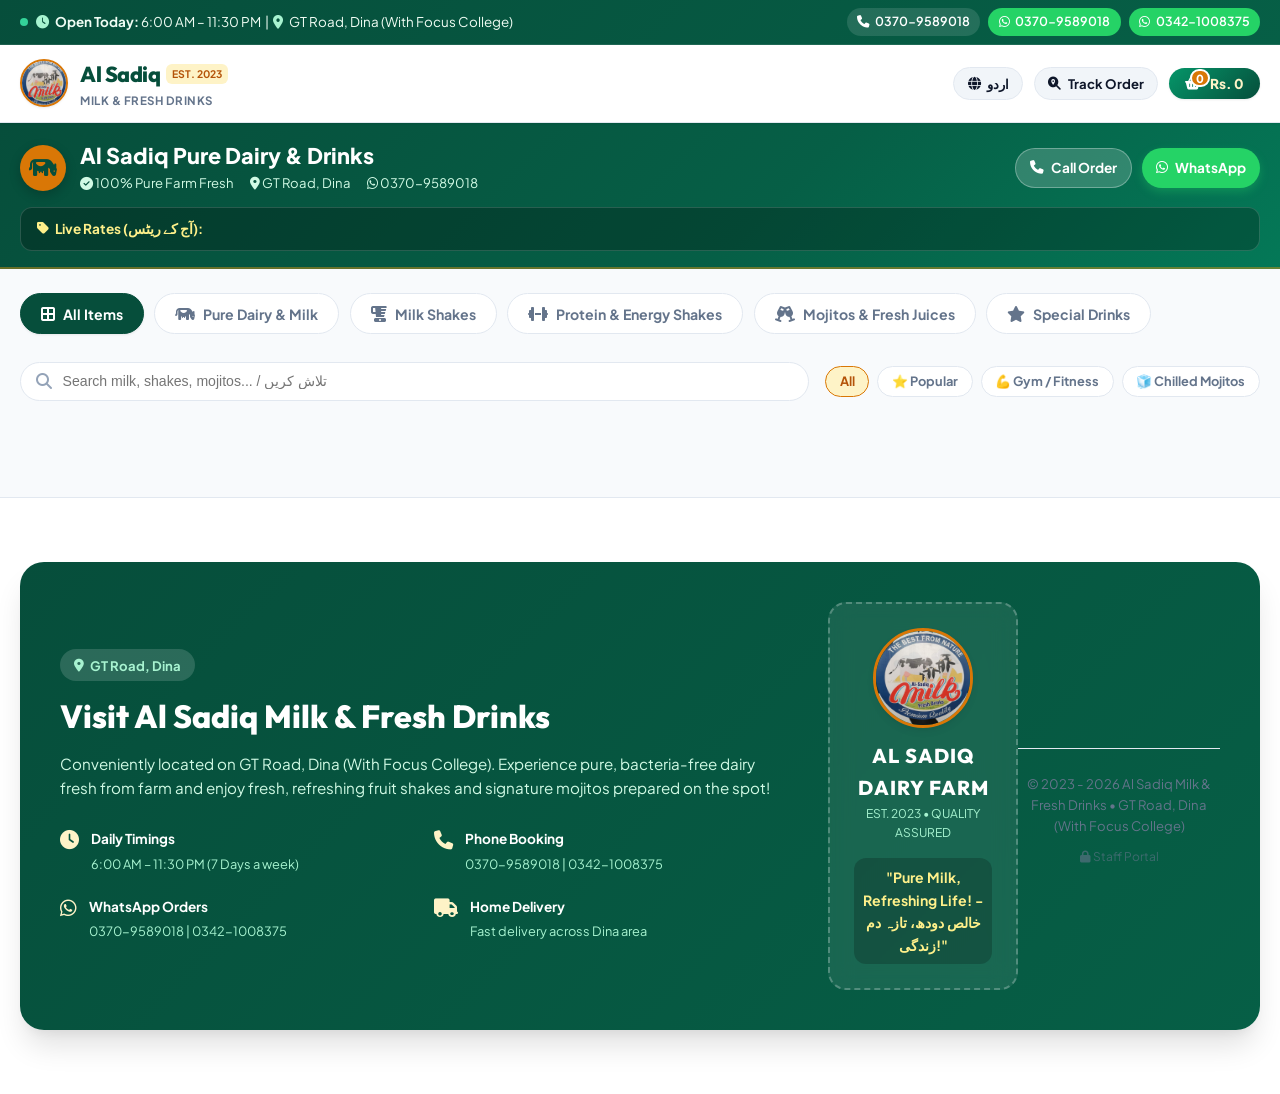
==== commit 2013e778: "Add files via upload" ====
--- a/index.html
+++ b/index.html
@@ -1,827 +1,671 @@
 <!DOCTYPE html>
-<html lang="ur" dir="rtl">
+<html lang="en" dir="ltr">
 <head>
   <meta charset="UTF-8">
   <meta name="viewport" content="width=device-width, initial-scale=1.0">
-  <title>اسپِ شفا | گھوڑوں کا دیسی علاج اور نیزہ بازی ویٹرنری گائیڈ</title>
-  <meta name="description" content="نیزہ بازی کے گھوڑوں کی عام بیماریوں، پٹھوں کے کھچاؤ، چوٹ، سوجن اور فٹنس کے لیے کچن کی قدرتی اشیاء سے مستند اور فوری دیسی ٹوٹکے مع لائیو اے آئی ویٹرنری ڈاکٹر۔">
-  <meta name="keywords" content="اسپ شفا, گھوڑوں کا دیسی علاج, نیزہ بازی گھوڑے, گھوڑوں کی بیماریاں, دیسی ٹوٹکے, ہلدی سرسوں لیپ, ویٹرنری ڈاکٹر, tent pegging horse care">
+  <title>Al Sadiq Milk & Fresh Drinks | الصادق ملک اینڈ فریش ڈرنکس - Pure Milk & Beverage Booking</title>
+  <meta name="description" content="Online booking and counter orders for Al Sadiq Dairy Farm & Fresh Drinks in Dina. 100% Pure Cow & Buffalo Milk, Dahi, Desi Ghee, Fresh Fruit Milkshakes, Protein Shakes, Mojitos, and Special Drinks.">
   
-  <!-- Open Graph -->
-  <meta property="og:title" content="اسپِ شفا: گھوڑوں کا دیسی علاج">
-  <meta property="og:description" content="نیزہ بازی کے گھوڑوں کی صحت، چوٹوں اور خوراک کے لیے مستند دیسی نسخہ جات اور لائیو اے آئی ڈاکٹر۔">
-  <meta property="og:image" content="assets/logo.jpg">
-
-  <!-- Favicon -->
-  <link rel="icon" type="image/jpeg" href="assets/logo.jpg">
-
-  <!-- Styles -->
+  <!-- Google Fonts -->
+  <link rel="preconnect" href="https://fonts.googleapis.com">
+  <link rel="preconnect" href="https://fonts.gstatic.com" crossorigin>
+  <link href="https://fonts.googleapis.com/css2?family=Amiri:ital,wght@0,400;0,700;1,400&family=Noto+Nastaliq+Urdu:wght@400;600;700&family=Outfit:wght@400;500;600;700;800;900&family=Plus+Jakarta+Sans:wght@300;400;500;600;700;800&display=swap" rel="stylesheet">
+  
+  <!-- Font Awesome Icons -->
+  <link rel="stylesheet" href="https://cdnjs.cloudflare.com/ajax/libs/font-awesome/6.5.1/css/all.min.css">
+  
+  <!-- Canvas Confetti & QR Code Library -->
+  <script src="https://cdn.jsdelivr.net/npm/canvas-confetti@1.9.2/dist/confetti.browser.min.js"></script>
+  <script src="https://cdnjs.cloudflare.com/ajax/libs/qrcodejs/1.0.0/qrcode.min.js"></script>
+  
+  <!-- Custom Styles -->
   <link rel="stylesheet" href="styles.css">
 </head>
-<body>
-
-  <!-- App Header -->
-  <header class="app-header">
-    <div class="header-inner">
-      <div class="brand-wrapper" data-nav-target="chat-tab">
-        <img src="assets/logo.jpg" alt="اسپِ شفا لوگو" class="brand-logo-img">
-        <div class="brand-titles">
-          <span class="brand-title">اسپِ شفا</span>
-          <span class="brand-tagline">نیزہ بازی و گھوڑوں کا دیسی شفا خانہ</span>
-          <span class="brand-farm-badge">🏛️ غیاث فارم ہاؤس | فہیم غیاث محمود</span>
-        </div>
-      </div>
-
-      <!-- Desktop Nav Tabs -->
-      <nav class="nav-tabs" aria-label="مین نیویگیشن">
-        <button class="nav-tab-btn active" data-tab="chat-tab">
-          <span>💬 اے آئی ڈاکٹر</span>
+<body class="theme-light" data-lang="en">
+
+  <!-- Top Announcement Header -->
+  <header class="top-announcement">
+    <div class="container announcement-inner">
+      <div class="announcement-left">
+        <span class="live-dot-pulse"></span>
+        <span class="announcement-text" id="topStoreHours">
+          <i class="fa-solid fa-clock"></i> <strong>Open Today:</strong> 6:00 AM – 11:30 PM &nbsp;|&nbsp; 
+          <i class="fa-solid fa-location-dot"></i> GT Road, Dina (With Focus College)
+        </span>
+      </div>
+      <div class="announcement-right">
+        <a href="tel:03709589018" class="contact-pill"><i class="fa-solid fa-phone"></i> 0370-9589018</a>
+        <a href="https://wa.me/923709589018" target="_blank" class="contact-pill whatsapp-pill"><i class="fa-brands fa-whatsapp"></i> 0370-9589018</a>
+        <a href="https://wa.me/923421008375" target="_blank" class="contact-pill whatsapp-pill"><i class="fa-brands fa-whatsapp"></i> 0342-1008375</a>
+      </div>
+    </div>
+  </header>
+
+  <!-- Main Navigation Bar -->
+  <nav class="main-navbar">
+    <div class="container nav-content">
+      <!-- Brand Logo -->
+      <div class="brand-wrapper" id="navBrand">
+        <img src="assets/alsadiq_logo.jpg" alt="Al Sadiq Milk & Fresh Drinks Logo" class="brand-logo-img">
+        <div class="brand-text">
+          <div class="brand-title">
+            <span class="brand-name">Al Sadiq</span>
+            <span class="brand-badge">EST. 2023</span>
+          </div>
+          <div class="brand-subtitle">
+            <span class="en-sub">MILK & FRESH DRINKS</span>
+            <span class="ur-sub">الصادق ملک اینڈ فریش ڈرنکس</span>
+          </div>
+        </div>
+      </div>
+
+
+      <!-- Nav Actions -->
+      <div class="nav-actions">
+        <!-- Language Switcher -->
+        <button type="button" class="lang-toggle-btn" id="langToggleBtn" title="Switch Language">
+          <i class="fa-solid fa-globe"></i>
+          <span id="currentLangLabel">اردو</span>
         </button>
-        <button class="nav-tab-btn" data-tab="remedies-tab">
-          <span>📚 دیسی نسخہ جات</span>
+
+        <!-- Track My Order -->
+        <button type="button" class="action-btn track-btn" id="openTrackModalBtn">
+          <i class="fa-solid fa-magnifying-glass-location"></i>
+          <span class="btn-lbl-en">Track Order</span>
+          <span class="btn-lbl-ur">آرڈر ٹریک کریں</span>
         </button>
-        <button class="nav-tab-btn" data-tab="calculator-tab">
-          <span>🌾 خوراک، چارہ و ایکوائن فیول</span>
+
+        <!-- Cart Button -->
+        <button type="button" class="cart-trigger-btn" id="openCartBtn" aria-label="View Cart">
+          <div class="cart-icon-wrap">
+            <i class="fa-solid fa-basket-shopping"></i>
+            <span class="cart-badge" id="cartCountBadge">0</span>
+          </div>
+          <div class="cart-btn-price">
+            <span class="cart-label">Rs.</span>
+            <span id="cartTotalPriceNav">0</span>
+          </div>
         </button>
-        <button class="nav-tab-btn" data-tab="emergency-tab">
-          <span>🚑 ایمرجنسی گائیڈ</span>
+      </div>
+    </div>
+  </nav>
+
+  <!-- ========================================================================= -->
+  <!-- 1. CUSTOMER VIEW SECTION -->
+  <!-- ========================================================================= -->
+  <main class="view-container active" id="customerView">
+    
+    <!-- Compact Top Rates & Quick Booking Header -->
+    <section class="compact-hero-bar">
+      <div class="container">
+        <div class="compact-hero-inner">
+          <div class="compact-hero-brand">
+            <div class="brand-badge-circle"><i class="fa-solid fa-cow"></i></div>
+            <div>
+              <h1 class="compact-hero-title">
+                <span class="en-heading">Al Sadiq Pure Dairy & Drinks</span>
+                <span class="ur-heading">الصادق ملک اینڈ فریش ڈرنکس • جی ٹی روڈ دینہ</span>
+              </h1>
+              <div class="compact-hero-meta">
+                <span><i class="fa-solid fa-circle-check text-green"></i> 100% Pure Farm Fresh</span>
+                <span><i class="fa-solid fa-location-dot"></i> GT Road, Dina</span>
+                <span><i class="fa-brands fa-whatsapp text-green"></i> 0370-9589018</span>
+              </div>
+            </div>
+          </div>
+          <div class="compact-quick-cta">
+            <a href="tel:03709589018" class="compact-call-btn"><i class="fa-solid fa-phone"></i> Call Order</a>
+            <a href="https://wa.me/923421008375" target="_blank" class="compact-wa-btn"><i class="fa-brands fa-whatsapp"></i> WhatsApp</a>
+          </div>
+        </div>
+
+        <!-- Highlight Live Daily Rates Bar (Compact) -->
+        <div class="rates-strip-wrap">
+          <div class="rates-strip-label">
+            <i class="fa-solid fa-tag"></i> <strong>Live Rates (آج کے ریٹس):</strong>
+          </div>
+          <div class="rates-grid compact-rates-grid" id="dailyRatesGrid">
+            <!-- Populated by JS -->
+          </div>
+        </div>
+      </div>
+    </section>
+
+    <!-- Menu Section (Fast & Direct) -->
+    <section class="menu-section compact-menu-section" id="menuMainSection">
+      <div class="container">
+        
+        <!-- Category Navigation Tabs & Search -->
+        <div class="menu-controls-header">
+          <div class="category-tabs-scroll" id="categoryTabs">
+            <button type="button" class="cat-tab active" data-category="all">
+              <i class="fa-solid fa-border-all"></i>
+              <span class="en-text">All Items</span>
+              <span class="ur-text">تمام آئٹمز</span>
+            </button>
+            <button type="button" class="cat-tab" data-category="dairy">
+              <i class="fa-solid fa-cow"></i>
+              <span class="en-text">Pure Dairy & Milk</span>
+              <span class="ur-text">خالص دودھ و ڈیری</span>
+            </button>
+            <button type="button" class="cat-tab" data-category="milkshakes">
+              <i class="fa-solid fa-blender"></i>
+              <span class="en-text">Milk Shakes</span>
+              <span class="ur-text">ملک شیکس</span>
+            </button>
+            <button type="button" class="cat-tab" data-category="protein">
+              <i class="fa-solid fa-dumbbell"></i>
+              <span class="en-text">Protein & Energy Shakes</span>
+              <span class="ur-text">پروٹین شیکس</span>
+            </button>
+            <button type="button" class="cat-tab" data-category="mojitos">
+              <i class="fa-solid fa-champagne-glasses"></i>
+              <span class="en-text">Mojitos & Fresh Juices</span>
+              <span class="ur-text">موجیتوز و جوسز</span>
+            </button>
+            <button type="button" class="cat-tab" data-category="specials">
+              <i class="fa-solid fa-star"></i>
+              <span class="en-text">Special Drinks</span>
+              <span class="ur-text">اسپیشل مشروبات</span>
+            </button>
+          </div>
+
+          <!-- Search & Filter Row -->
+          <div class="search-filter-row">
+            <div class="search-box">
+              <i class="fa-solid fa-magnifying-glass"></i>
+              <input type="text" id="menuSearchInput" placeholder="Search milk, shakes, mojitos... / تلاش کریں" autocomplete="off">
+              <button type="button" class="search-clear-btn" id="searchClearBtn" style="display:none;"><i class="fa-solid fa-xmark"></i></button>
+            </div>
+            <div class="quick-filter-pills">
+              <button type="button" class="pill-filter active" data-filter="all">All</button>
+              <button type="button" class="pill-filter" data-filter="popular">⭐ Popular</button>
+              <button type="button" class="pill-filter" data-filter="fitness">💪 Gym / Fitness</button>
+              <button type="button" class="pill-filter" data-filter="chilled">🧊 Chilled Mojitos</button>
+            </div>
+          </div>
+        </div>
+
+        <!-- Menu Product Cards Grid -->
+        <div class="menu-products-container" id="menuProductsGrid">
+          <!-- Dynamically populated products -->
+        </div>
+
+      </div>
+    </section>
+
+    <!-- Shop Information & Location Section -->
+    <section class="shop-info-section">
+      <div class="container">
+        <div class="shop-info-card">
+          <div class="shop-info-text">
+            <div class="badge-pill"><i class="fa-solid fa-location-dot"></i> GT Road, Dina</div>
+            <h2>
+              <span class="en-text">Visit Al Sadiq Milk & Fresh Drinks</span>
+              <span class="ur-text">الصادق ملک اینڈ فریش ڈرنکس تشریف لائیں</span>
+            </h2>
+            <p>
+              <span class="en-text">Conveniently located on GT Road, Dina (With Focus College). Experience pure, bacteria-free dairy fresh from farm and enjoy fresh, refreshing fruit shakes and signature mojitos prepared on the spot!</span>
+              <span class="ur-text">جی ٹی روڈ، دینہ (فوکس کالج کے ساتھ)۔ خالص، بیکٹیریا سے پاک دودھ اور تازہ پھلوں کے لذیذ شیکس اور خاص موجیتوز کے لیے تشریف لائیں۔</span>
+            </p>
+            <div class="contact-details-grid">
+              <div class="contact-item">
+                <i class="fa-solid fa-clock"></i>
+                <div>
+                  <strong>Daily Timings</strong>
+                  <span>6:00 AM – 11:30 PM (7 Days a week)</span>
+                </div>
+              </div>
+              <div class="contact-item">
+                <i class="fa-solid fa-phone"></i>
+                <div>
+                  <strong>Phone Booking</strong>
+                  <span>0370-9589018 | 0342-1008375</span>
+                </div>
+              </div>
+              <div class="contact-item">
+                <i class="fa-brands fa-whatsapp"></i>
+                <div>
+                  <strong>WhatsApp Orders</strong>
+                  <span>0370-9589018 | 0342-1008375</span>
+                </div>
+              </div>
+              <div class="contact-item">
+                <i class="fa-solid fa-truck"></i>
+                <div>
+                  <strong>Home Delivery</strong>
+                  <span>Fast delivery across Dina area</span>
+                </div>
+              </div>
+            </div>
+          </div>
+          <div class="shop-info-visual">
+            <div class="farm-tag-box" style="padding:1.5rem; text-align:center;">
+              <img src="assets/alsadiq_logo.jpg" alt="Al Sadiq Logo" style="width:100px; height:100px; border-radius:50%; margin:0 auto 0.75rem auto; border:3px solid var(--brand-gold); box-shadow:var(--shadow-md);">
+              <h3>AL SADIQ DAIRY FARM</h3>
+              <p>EST. 2023 • QUALITY ASSURED</p>
+              <div class="pure-quote">
+                "Pure Milk, Refreshing Life! - خالص دودھ، تازہ دم زندگی!"
+              </div>
+            </div>
+          <div class="footer-staff-access" style="text-align:center; padding: 1.5rem 0 0.5rem 0; border-top: 1px solid var(--border-color); margin-top: 2rem;">
+            <p style="font-size:0.82rem; color:var(--text-muted); margin-bottom:0.4rem;">© 2023 - 2026 Al Sadiq Milk & Fresh Drinks • GT Road, Dina (With Focus College)</p>
+            <a href="staff.html" class="staff-portal-link" style="color:var(--text-muted); font-size:0.75rem; text-decoration:none; opacity:0.6; transition:opacity 0.2s;" title="Authorized Staff Access Only">
+              <i class="fa-solid fa-lock"></i> Staff Portal
+            </a>
+          </div>
+        </div>
+      </div>
+    </section>
+
+  </main>
+
+  <!-- ========================================================================= -->
+  <!-- 3. CART DRAWER (SLIDE OVER) -->
+  <!-- ========================================================================= -->
+  <div class="cart-drawer-overlay" id="cartOverlay">
+    <div class="cart-drawer">
+      
+      <div class="cart-drawer-header">
+        <div class="cart-hdr-title">
+          <i class="fa-solid fa-basket-shopping"></i>
+          <div>
+            <h3>Your Fresh Order</h3>
+            <span class="ur-sub">آپ کا آرڈر اور بکنگ</span>
+          </div>
+        </div>
+        <button type="button" class="btn-close-drawer" id="closeCartBtn" aria-label="Close Cart">
+          <i class="fa-solid fa-xmark"></i>
         </button>
-        <button class="nav-tab-btn" data-tab="herbs-tab">
-          <span>🌿 کچن اشیاء</span>
+      </div>
+
+      <!-- Order Mode Toggle: Shop Pickup vs Home Delivery -->
+      <div class="order-mode-toggle-wrap">
+        <div class="mode-btn-group">
+          <button type="button" class="mode-btn active" id="modePickupBtn">
+            <i class="fa-solid fa-store"></i>
+            <span>Shop Pickup (دکان سے وصولی)</span>
+          </button>
+          <button type="button" class="mode-btn" id="modeDeliveryBtn">
+            <i class="fa-solid fa-motorcycle"></i>
+            <span>Home Delivery (ہوم ڈیلیوری)</span>
+          </button>
+        </div>
+        <div class="mode-hint" id="modeHintText">
+          <i class="fa-solid fa-circle-info"></i> Ready for pickup at our GT Road Dina counter.
+        </div>
+      </div>
+
+      <!-- Cart Items List -->
+      <div class="cart-items-scroll" id="cartItemsList">
+        <!-- Populated by JS -->
+      </div>
+
+      <!-- Cart Summary & Checkout Trigger -->
+      <div class="cart-drawer-footer" id="cartFooter">
+        <div class="cart-calculations">
+          <div class="calc-row">
+            <span>Items Subtotal:</span>
+            <strong>Rs. <span id="cartSubtotalText">0</span></strong>
+          </div>
+          <div class="calc-row" id="deliveryFeeRow" style="display:none;">
+            <span>Delivery Fee (Dina City):</span>
+            <strong class="delivery-free-badge">FREE / مفت</strong>
+          </div>
+          <div class="calc-row total-row">
+            <span>Total Payable at Pickup:</span>
+            <strong class="total-amount">Rs. <span id="cartTotalText">0</span></strong>
+          </div>
+        </div>
+
+        <button type="button" class="btn-proceed-checkout" id="proceedCheckoutBtn">
+          <span>Proceed to Booking Details</span>
+          <i class="fa-solid fa-arrow-right"></i>
         </button>
-      </nav>
-
-      <div class="header-actions">
-        <button class="btn-icon" id="settings-btn" title="سیٹنگز اور اے پی آئی کی" aria-label="سیٹنگز">
-          ⚙️
+      </div>
+
+    </div>
+  </div>
+
+  <!-- ========================================================================= -->
+  <!-- 4. ITEM CUSTOMIZATION & WEIGHT MODAL -->
+  <!-- ========================================================================= -->
+  <div class="modal-backdrop" id="customizationModal">
+    <div class="modal-card customize-modal-card">
+      <div class="modal-header">
+        <div class="modal-title-group">
+          <span class="category-badge" id="modalCategoryBadge">Fresh Dairy</span>
+          <h3 id="modalItemTitle">Pure Cow Milk</h3>
+          <span class="modal-item-urdu" id="modalItemUrdu">گائے کا خالص دودھ</span>
+        </div>
+        <button type="button" class="btn-modal-close" id="closeCustomizeModalBtn"><i class="fa-solid fa-xmark"></i></button>
+      </div>
+
+      <div class="modal-body">
+        <div class="modal-product-summary">
+          <img src="" alt="" id="modalItemImage" class="modal-img-preview">
+          <div class="modal-product-details">
+            <p id="modalItemDesc">100% pure cow milk directly from local dairy farm. Freshly chilled and free from chemicals.</p>
+            <div class="modal-base-price">
+              <span class="rate-label">Unit Rate:</span>
+              <strong id="modalRateDisplay">Rs. 220 / Liter</strong>
+            </div>
+          </div>
+        </div>
+
+        <!-- Dynamic Quantity / Weight Selector -->
+        <div class="custom-field-group">
+          <label class="field-title">
+            <i class="fa-solid fa-scale-balanced"></i>
+            <span id="qtySectionTitle">Select Quantity (Liters / KG)</span>
+          </label>
+          <div class="quick-qty-pills" id="quickQtyPills">
+            <!-- Populated dynamically (e.g. 1 L, 2 L, 3 L, 5 L or 1 Glass, 2 Glasses) -->
+          </div>
+          <div class="custom-qty-row">
+            <button type="button" class="qty-btn" id="modalQtyMinus"><i class="fa-solid fa-minus"></i></button>
+            <div class="qty-input-wrap">
+              <input type="number" id="modalQtyInput" value="1" min="1" max="50" step="1">
+              <span class="qty-unit-label" id="modalQtyUnit">Liter</span>
+            </div>
+            <button type="button" class="qty-btn" id="modalQtyPlus"><i class="fa-solid fa-plus"></i></button>
+          </div>
+        </div>
+
+        <!-- Custom Preparation Options (Sugar, Ice, Extra Malai, Khoya, Protein scoop, Packaging) -->
+        <div class="custom-options-container" id="customOptionsContainer">
+          <!-- Populated by JS according to category -->
+        </div>
+
+        <!-- Special Instructions / Counter Note -->
+        <div class="custom-field-group">
+          <label class="field-title" for="modalItemNotes">
+            <i class="fa-regular fa-comment-dots"></i> Special Counter Request / اضافی ہدایات
+          </label>
+          <input type="text" id="modalItemNotes" class="styled-input" placeholder="e.g., Less sweet, extra ice, packing in glass bottle...">
+        </div>
+      </div>
+
+      <div class="modal-footer">
+        <div class="modal-calc-preview">
+          <span>Item Total:</span>
+          <strong>Rs. <span id="modalItemCalcTotal">220</span></strong>
+        </div>
+        <button type="button" class="btn-add-to-cart-confirm" id="confirmAddToCartBtn">
+          <i class="fa-solid fa-plus"></i> Add to Order
         </button>
       </div>
     </div>
-  </header>
-
-  <!-- Hero Section -->
-  <section class="hero-section">
-    <div class="hero-card">
-      <div class="hero-content">
-        <div class="hero-top-badges">
-          <div class="hero-badge">
-            <span>🐎 نیزہ بازی و اصطبل اسپیشل</span>
-          </div>
-          <div class="hero-farm-badge">
-            <span>👑 پیشکش و ڈیزائن: فہیم غیاث محمود (غیاث فارم ہاؤس)</span>
-          </div>
-        </div>
-        <h1 class="hero-title">
-          گھوڑوں کا <span>مستند دیسی علاج</span> و ویٹرنری رہنمائی
-        </h1>
-        <p class="hero-desc">
-          کچن میں موجود قدرتی اشیاء (ہلدی، سرسوں، اجوائن، گڑ، لہسن اور سونف) سے نیزہ بازی کے گھوڑوں کے پٹھوں کا کھچاؤ، چوٹ، موچ، ہاضمہ اور فٹنس کے فوری محفوظ نسخے۔
-        </p>
-        <div class="hero-stats">
-          <div class="stat-chip" data-nav-target="chat-tab" style="cursor: pointer;">
-            <span class="stat-icon">⚡</span>
-            <div class="stat-info">
-              <span class="stat-number">Groq لائیو AI ڈاکٹر</span>
-              <span class="stat-label">لائیو اے آئی ویٹ کنسلٹیشن</span>
-            </div>
-          </div>
-          <div class="stat-chip" data-nav-target="remedies-tab" style="cursor: pointer;">
-            <span class="stat-icon">📜</span>
-            <div class="stat-info">
-              <span class="stat-number">20+ نسخے</span>
-              <span class="stat-label">آزمودہ دیسی ٹوٹکے</span>
-            </div>
-          </div>
-          <div class="stat-chip" data-nav-target="calculator-tab" style="cursor: pointer;">
-            <span class="stat-icon">🌾</span>
-            <div class="stat-info">
-              <span class="stat-number">مکس راشن و فیول</span>
-              <span class="stat-label">خوراک، چارہ، اوقات و کیلشیم</span>
-            </div>
-          </div>
-        </div>
-      </div>
-    </div>
-  </section>
-
-  <!-- Main Content Panels -->
-  <main class="main-container">
-
-    <!-- 1. AI VET DOCTOR CHAT PANEL -->
-    <div class="tab-panel active" id="chat-tab">
-      
-      <!-- Mobile Only Simple App Intro Banner (Simple Description & Easy To Use) -->
-      <div class="mobile-intro-banner">
-        <div class="mobile-intro-badge-row">
-          <span class="mobile-farm-pill">🏛️ غیاث فارم ہاؤس | فہیم غیاث محمود</span>
-          <span class="mobile-live-pill"><span class="live-dot"></span> لائیو AI ڈاکٹر</span>
-        </div>
-        <h2 class="mobile-intro-title">اسپِ شفا - ویٹرنری اے آئی ڈاکٹر</h2>
-        <p class="mobile-intro-desc">گھوڑے کی بیماری، موٹا کرنے کا نسخہ، راشن یا چوٹ کے بارے میں نیچے لکھیں یا مائیک دبائیں۔</p>
-      </div>
-
-      <div class="chat-layout">
+  </div>
+
+  <!-- ========================================================================= -->
+  <!-- 5. CHECKOUT & PICKUP SCHEDULING MODAL -->
+  <!-- ========================================================================= -->
+  <div class="modal-backdrop" id="checkoutModal">
+    <div class="modal-card checkout-modal-card">
+      <div class="modal-header">
+        <div class="modal-title-group">
+          <span class="badge-pill"><i class="fa-solid fa-calendar-check"></i> Final Step</span>
+          <h3>Complete Your Booking</h3>
+          <span class="modal-item-urdu">بکنگ کی معلومات درج کریں</span>
+        </div>
+        <button type="button" class="btn-modal-close" id="closeCheckoutModalBtn"><i class="fa-solid fa-xmark"></i></button>
+      </div>
+
+      <form id="checkoutForm" class="checkout-form">
+        <div class="modal-body">
+          
+          <!-- Order Mode Reminder -->
+          <div class="checkout-mode-banner" id="checkoutModeBanner">
+            <i class="fa-solid fa-store"></i>
+            <div>
+              <strong id="checkoutModeTitle">Shop Counter Pickup</strong>
+              <p id="checkoutModeSub">Al Sadiq Milk & Fresh Drinks, GT Road, Dina</p>
+            </div>
+          </div>
+
+          <!-- Customer Contact Fields -->
+          <div class="form-row-2">
+            <div class="form-group">
+              <label for="custName"><i class="fa-solid fa-user"></i> Your Full Name / آپ کا نام *</label>
+              <input type="text" id="custName" class="styled-input" placeholder="e.g. Muhammad Ali" required>
+            </div>
+            <div class="form-group">
+              <label for="custPhone"><i class="fa-solid fa-phone"></i> Mobile / WhatsApp No. *</label>
+              <input type="tel" id="custPhone" class="styled-input" placeholder="0342-1234567" required>
+            </div>
+          </div>
+
+          <!-- Date & Time Slot Selection -->
+          <div class="form-row-2">
+            <div class="form-group">
+              <label for="custDate"><i class="fa-solid fa-calendar-day"></i> Preferred Date *</label>
+              <select id="custDate" class="styled-input" required>
+                <!-- Populated by JS: Today, Tomorrow, etc. -->
+              </select>
+            </div>
+            <div class="form-group">
+              <label for="custTimeSlot"><i class="fa-solid fa-clock"></i> Preferred Time Slot *</label>
+              <select id="custTimeSlot" class="styled-input" required>
+                <option value="ASAP (Within 15-20 Mins)">⚡ ASAP (Within 15-20 Mins)</option>
+                <option value="Morning (6:30 AM - 9:00 AM)">🌅 Morning (6:30 AM - 9:00 AM)</option>
+                <option value="Noon (12:00 PM - 2:30 PM)">☀️ Noon (12:00 PM - 2:30 PM)</option>
+                <option value="Evening (5:00 PM - 8:00 PM)">🌆 Evening (5:00 PM - 8:00 PM)</option>
+                <option value="Night (8:30 PM - 11:30 PM)">🌙 Night (8:30 PM - 11:30 PM)</option>
+              </select>
+            </div>
+          </div>
+
+          <!-- Delivery Address (Shown only if Home Delivery is active) -->
+          <div class="form-group" id="deliveryAddressGroup" style="display:none;">
+            <label for="custAddress"><i class="fa-solid fa-location-dot"></i> Delivery Address in Dina / پتہ *</label>
+            <input type="text" id="custAddress" class="styled-input" placeholder="House/Shop #, Street, Mohallah or Landmark in Dina">
+          </div>
+
+          <!-- Special Note -->
+          <div class="form-group">
+            <label for="custSpecialNote"><i class="fa-solid fa-pen-to-square"></i> Order Note / ہدایات (Optional)</label>
+            <textarea id="custSpecialNote" class="styled-input" rows="2" placeholder="Any special packaging or pickup requests..."></textarea>
+          </div>
+
+          <!-- Payment Policy Notice -->
+          <div class="payment-policy-box">
+            <div class="policy-icon"><i class="fa-solid fa-hand-holding-dollar"></i></div>
+            <div class="policy-text">
+              <strong>Payment on Pickup / Delivery (ادائیگی وصولی کے وقت)</strong>
+              <p>No online prepayment required. Pay easily via Cash, JazzCash, EasyPaisa, or Counter Card when collecting your order at our Dina shop!</p>
+            </div>
+          </div>
+
+          <!-- Total Summary -->
+          <div class="checkout-grand-total">
+            <span>Total Payable Amount:</span>
+            <strong>Rs. <span id="checkoutTotalAmount">0</span></strong>
+          </div>
+
+        </div>
+
+        <div class="modal-footer">
+          <button type="button" class="btn-modal-cancel" id="cancelCheckoutBtn">Back to Cart</button>
+          <button type="submit" class="btn-confirm-order-submit" id="submitOrderBtn">
+            <i class="fa-solid fa-check-circle"></i> Confirm Booking Now
+          </button>
+        </div>
+      </form>
+    </div>
+  </div>
+
+  <!-- ========================================================================= -->
+  <!-- 6. BOOKING CONFIRMATION & LIVE TRACKER MODAL -->
+  <!-- ========================================================================= -->
+  <div class="modal-backdrop" id="confirmationModal">
+    <div class="modal-card confirmation-modal-card">
+      <div class="modal-header confirmation-header">
+        <div class="success-ring">
+          <i class="fa-solid fa-check"></i>
+        </div>
+        <h2>Booking Confirmed Successfully!</h2>
+        <span class="modal-item-urdu">آپ کا آرڈر موصول ہو چکا ہے اور بکنگ کنفرم ہے</span>
+        <button type="button" class="btn-modal-close" id="closeConfirmationModalBtn"><i class="fa-solid fa-xmark"></i></button>
+      </div>
+
+      <div class="modal-body" id="confirmationBody">
         
-        <!-- Sidebar with Quick Prompts & Rules -->
-        <aside class="chat-sidebar">
-          <div class="sidebar-header-row">
-            <h3 class="sidebar-title">
-              <span>⚡ فوری سوالات و نسخے</span>
-            </h3>
-            <div class="prompts-lang-tabs" id="prompts-lang-tabs">
-              <button type="button" class="prompts-tab-btn active" data-tab-lang="pa">🐎 پنجابی</button>
-              <button type="button" class="prompts-tab-btn" data-tab-lang="ur">اردو</button>
-              <button type="button" class="prompts-tab-btn" data-tab-lang="en">English</button>
-            </div>
-          </div>
-
-          <!-- Punjabi Prompts Grid (Default Active for Easy Access) -->
-          <div class="quick-prompts-grid" id="prompts-grid-pa">
-            <button class="quick-prompt-btn" data-prompt="گھوڑے نوں موٹا تے تگڑا کرن دا شاہی نسخہ، ڈی ورمنگ دا طریقہ، دیسی ونڈا تے خوراک دسو۔">
-              <span>🐎 گھوڑے نوں موٹا تے تگڑا کرن دا نسخہ</span>
-            </button>
-            <button class="quick-prompt-btn" data-prompt="نیزہ بازی توں بعد گھوڑے دے پٹھے کھچے گئے نے، لتاں چ کھچ اے تے گھوڑا چُھ گیا اے، فوری دیسی لیپ دسو۔">
-              <span>🏇 نیزہ بازی توں بعد پٹھیاں دا کھچاؤ (چُھ جانا)</span>
-            </button>
-            <button class="quick-prompt-btn" data-prompt="گھوڑے دے پیٹ چ ول پے گئے نے، مروڑ تے افارہ اے، زمین تے لتاں ماردا اے، فوری دیسی کاڑھا دسو۔">
-              <span>🩺 پیٹ چ ول، مروڑ تے افارہ دا فوری کاڑھا</span>
-            </button>
-            <button class="quick-prompt-btn" data-prompt="گھوڑے دے کھر پات گئے نے، کٹ گئے نے یا سڑاند اے، پیر نئیں لاندا، دیسی تیل تے ہوف کیئر دسو۔">
-              <span>🩹 کھر پاتن، چٹخن تے لتاں دی موچ دا علاج</span>
-            </button>
-            <button class="quick-prompt-btn" data-prompt="گھوڑے نوں نال (ڈرینچنگ بوتل) لان تے دیسی کاڑھا یا دوائی پیاؤن دا محفوظ طریقہ دسو۔">
-              <span>🥣 نال (ڈرینچنگ) لان تے دوائی پیاؤن دا طریقہ</span>
-            </button>
-            <button class="quick-prompt-btn" data-prompt="نیزہ بازی لئی گھوڑے دا شاہی مقوی ونڈا، جَو دا دلیہ، چھولے، گھیو تے گُڑ دا روزانہ حساب دسو۔">
-              <span>🌾 نیزہ بازی لئی شاہی ونڈا تے خوراک</span>
-            </button>
-            <button class="quick-prompt-btn" data-prompt="گھوڑے نوں کھنگ لگی اے، دم چڑدا اے تے سینے چوں خرخراہٹ آندی اے، دیسی علاج دسو۔">
-              <span>🫁 کھنگ، دم چڑن تے سینے دی خرخراہٹ</span>
-            </button>
-            <button class="quick-prompt-btn" data-prompt="گھوڑے دی بیماری چ دیسی نسخیاں دے نال نال میڈیکل انگلش دوائیاں (جیسے کولک لئی بینامائن، السر لئی اومیپرازول) دا کی کردار اے؟">
-              <span>💊 میڈیکل ویٹرنری دوائیاں تے دیسی علاج دا ملاپ</span>
-            </button>
-            <button class="quick-prompt-btn" data-prompt="ایکوائن فیول بلیو فیول (Blue Fuel Calcium) تے الیکٹرو فیول دے کی فائدے نے تے کداں استعمال کرائی دا اے؟">
-              <span>💎 ایکوائن فیول یو ایس اے سپلیمنٹس گائیڈ</span>
-            </button>
-            <button class="quick-prompt-btn" data-prompt="گرمی چ گھوڑے دی تریہہ، پانی دا صحیح ٹائم تے دیسی نمکیات/الیکٹرولائٹ شربت کیویں بنائی دا اے؟">
-              <span>💧 پانی، تریہہ تے دیسی الیکٹرولائٹ شربت</span>
-            </button>
-          </div>
-
-          <!-- Urdu Prompts Grid -->
-          <div class="quick-prompts-grid hidden" id="prompts-grid-ur">
-            <button class="quick-prompt-btn" data-prompt="گھوڑے کو موٹا، فربہ اور تندرست کرنے کا مستند نسخہ، روزمرہ کا راشن اور ڈی ورمنگ کا طریقہ بتائیں۔">
-              <span>🐎 گھوڑے کو موٹا و فربہ کرنے کا نسخہ</span>
-            </button>
-            <button class="quick-prompt-btn" data-prompt="نیزہ بازی کے بعد گھوڑے کے پٹھوں میں شدید کچھاؤ اور تھکاوٹ ہے، کچن کی اشیاء سے فوری دیسی علاج بتائیں۔">
-              <span>🏇 نیزہ بازی کے بعد پٹھوں کا کھچاؤ</span>
-            </button>
-            <button class="quick-prompt-btn" data-prompt="گھوڑے کے پچھلے جوڑ اور کھر کے اوپر موچ اور سوجن آ گئی ہے، فوری لیپ بتائیں۔">
-              <span>🩹 ٹانگ یا جوڑ کی موچ و سوجن</span>
-            </button>
-            <button class="quick-prompt-btn" data-prompt="گھوڑا پیٹ کے بل بار بار دیکھ رہا ہے اور ہلکا درد معلوم ہو رہا ہے، کچن سے فوری ہاضم کاڑھا بتائیں۔">
-              <span>🩺 پیٹ کا درد، گیس اور اپھارہ</span>
-            </button>
-            <button class="quick-prompt-btn" data-prompt="نیزہ بازی مقابلے کے سیزن میں گھوڑے کے اسٹیمنا اور دم کو بڑھانے کے لیے شاہی ونڈے کا دیسی نسخہ بتائیں۔">
-              <span>🌾 نیزہ بازی مقوی ونڈا و اسٹیمنا</span>
-            </button>
-            <button class="quick-prompt-btn" data-prompt="گھوڑے کو زین کی رگڑ یا کھرچ کا زخم لگ گیا ہے، کچن کا اینٹی سیپٹک مرہم بتائیں۔">
-              <span>🌿 سطحی زخم اور کھرچ کا مرہم</span>
-            </button>
-            <button class="quick-prompt-btn" data-prompt="گھوڑے کا دوڑتے وقت سانس پھول جاتا ہے اور گلے میں خرخراہٹ ہے، السی اور گڑ کا نسخہ بتائیں۔">
-              <span>🫁 سانس کی نالی اور پھیپھڑوں کا دم</span>
-            </button>
-            <button class="quick-prompt-btn" data-prompt="کھروں میں خشکی اور چٹخنے کا دیسی تیل اور پالش بنانے کا طریقہ بتائیں۔">
-              <span>🐎 کھروں کی سختی اور چمک کا تیل</span>
-            </button>
-            <button class="quick-prompt-btn" data-prompt="گھوڑے کو امریکن ایکوائن فیول بلیو فیول (Blue Fuel Calcium) دینے کے کیا فوائد ہیں اور راشن میں کتنی مقدار شامل کریں؟">
-              <span>💎 ایکوائن فیول بلیو فیول و کیلشیم</span>
-            </button>
-            <button class="quick-prompt-btn" data-prompt="ہنگامی حالت (کولک، شدید بخار یا لیمینائٹس) میں دیسی علاج کے ساتھ ضروری میڈیکل ویٹرنری ادویات کی رہنمائی کریں۔">
-              <span>💊 ایمرجنسی میڈیکل ویٹرنری گائیڈ</span>
-            </button>
-          </div>
-
-          <!-- English Prompts Grid -->
-          <div class="quick-prompts-grid hidden" id="prompts-grid-en">
-            <button class="quick-prompt-btn" data-prompt="How to safely fatten up a thin horse? Provide a step-by-step weight gain diet with deworming, barley mash, and supplements.">
-              <span>🐎 Horse Weight Gain & Muscle Formula</span>
-            </button>
-            <button class="quick-prompt-btn" data-prompt="My horse has severe muscle stiffness (tie-up/azoturia) after tent pegging sprint. Suggest natural poultice and veterinary protocol.">
-              <span>🏇 Post-Event Muscle Cramps & Tie-Up</span>
-            </button>
-            <button class="quick-prompt-btn" data-prompt="Emergency colic relief protocol: natural herbal drench and modern veterinary emergency steps (Flunixin/Banamine).">
-              <span>🩺 Colic Spasm Relief & Vet Advice</span>
-            </button>
-            <button class="quick-prompt-btn" data-prompt="Cracked hooves and thrush management: natural antiseptic oil and Hoof Fuel biotin supplement.">
-              <span>🩹 Hoof Cracks, Thrush & Polish</span>
-            </button>
-            <button class="quick-prompt-btn" data-prompt="What are the proven benefits of Equine Fuel USA products (Blue Fuel, Electro Fuel, Calm Fuel)?">
-              <span>💎 Equine Fuel USA Supplements</span>
-            </button>
-            <button class="quick-prompt-btn" data-prompt="How to combine traditional herbal remedies with modern equine veterinary medicine safely?">
-              <span>💊 Integrative Herbal & Modern Vet Care</span>
-            </button>
-          </div>
-
-          <div class="doc-rules-box">
-            <strong>📋 ویٹرنری ڈاکٹر دے اصول:</strong>
-            <p>ہر نسخے چ قدرتی دیسی اجزاء، تیاری دا طریقہ، میڈیکل سائنسی افادیت تے نیزہ بازی لئی ضروری احتیاط شامل اے۔</p>
-          </div>
-        </aside>
-
-        <!-- Chat Window -->
-        <div class="chat-window">
-          <!-- Chat Header -->
-          <div class="chat-header">
-            <div class="chat-doctor-profile">
-              <div class="doc-avatar-wrap">
-                <img src="assets/logo.jpg" alt="ڈاکٹر اوتار" class="doc-avatar">
-                <span class="online-indicator" title="لائیو دستیاب"></span>
-              </div>
-              <div class="doc-meta">
-                <h4>اسپِ شفا اے آئی ڈاکٹر</h4>
-                <p>ماہر امراض، خوراک و دیسی علاج (پنجابی / اردو / English)</p>
-              </div>
-            </div>
-
-            <div class="chat-tools">
-              <!-- Multilingual Language Selector -->
-              <div class="lang-selector-pills" id="chat-lang-selector" title="زبان منتخب کریں (Select Language)">
-                <span class="lang-pill-icon">🗣️</span>
-                <button type="button" class="lang-pill-btn active" data-lang="auto" title="خودکار زبان کی شناخت (Auto Detect)">خودکار</button>
-                <button type="button" class="lang-pill-btn" data-lang="pa" title="پنجابی وچ جواب">پنجابی</button>
-                <button type="button" class="lang-pill-btn" data-lang="ur" title="سلیس اردو میں جواب">اردو</button>
-                <button type="button" class="lang-pill-btn" data-lang="en" title="English Veterinary Response">EN</button>
-              </div>
-
-              <button class="chat-tool-btn" id="clear-chat-btn" title="گفتگو صاف کریں">
-                <span>🗑️ چیٹ صاف کریں</span>
-              </button>
-            </div>
-          </div>
-
-          <!-- Messages Container -->
-          <div class="chat-messages" id="chat-messages">
-            <div class="message-row bot">
-              <img src="assets/logo.jpg" alt="ڈاکٹر" class="msg-avatar">
-              <div class="msg-bubble">
-                <p><strong>السلام علیکم و رحمتہ اللہ!</strong></p>
-                <p>میں <strong>اسپِ شفا</strong> کا اے آئی ویٹرنری ڈاکٹر ہوں — <strong>فہیم غیاث محمود (غیاث فارم ہاؤس - Ghias Farm House)</strong> کی خصوصی پیشکش۔ نیزہ بازی اور گھوڑوں کی صحت، بیماریوں، پٹھوں کے کھچاؤ، چوٹ، سوجن، متوازن خوراک، چارہ جات، اوقاتِ راشن، پانی، یا امریکن ایکوائن فیول اور دیسی نسخوں کے متعلق اپنا سوال پوچھیں، میں فوری قدم بہ قدم رہنمائی فراہم کروں گا۔</p>
-              </div>
-            </div>
-          </div>
-
-          <!-- Input Form -->
-          <div class="chat-input-container">
-            <!-- Image Attachment Preview Bar -->
-            <div id="image-preview-bar" class="image-preview-bar hidden">
-              <div class="preview-thumb-wrap">
-                <img id="image-preview-img" src="" alt="پیشگی تصویر">
-                <span class="preview-badge">📷 تصویر منسلک</span>
-              </div>
-              <div class="preview-info">
-                <span id="preview-filename">horse_photo.jpg</span>
-                <small>ویٹرنری معائنہ و دیسی علاج کے لیے تیار</small>
-              </div>
-              <button type="button" id="remove-image-btn" class="btn-remove-preview" title="تصویر ہٹائیں">✕</button>
-            </div>
-
-            <!-- Voice Recording Notice -->
-            <div id="voice-recording-notice" class="voice-recording-notice hidden">
-              <div class="recording-indicator-left">
-                <span class="recording-dot"></span>
-                <span class="recording-text">🔴 لائیو وائس ریکارڈنگ جاری ہے... بولتے رہیں (مکمل ہونے پر روکیں دبائیں)</span>
-              </div>
-              <button type="button" id="stop-voice-btn" class="btn-stop-voice" title="ریکارڈنگ روکیں">
-                روکیں ⏹️
-              </button>
-            </div>
-
-            <!-- Hidden File and Camera Inputs -->
-            <input type="file" id="image-upload-input" accept="image/*,video/*" style="display: none;">
-
-            <form class="chat-input-form" id="chat-form">
-              <textarea 
-                class="chat-textarea" 
-                id="chat-input" 
-                rows="1" 
-                placeholder="اپنے گھوڑے کا مسئلہ لکھیں، یا 🎤 مائیک اور 📷 تصویر سے پوچھیں..." 
-                required></textarea>
-              
-              <div class="input-actions">
-                <button type="button" class="btn-camera" id="camera-btn" title="گھوڑے کی بیماری، چوٹ یا کھر کی تصویر/ویڈیو بھیجیں">
-                  📷
-                </button>
-                <button type="button" class="btn-voice" id="voice-btn" title="پنجابی یا اردو میں بولیں (وائس ڈکٹیشن)">
-                  🎤
-                </button>
-                <button type="submit" class="btn-send" id="send-btn" title="مشورہ لیں">
-                  <span>مشورہ لیں</span> 🚀
-                </button>
-              </div>
-            </form>
-          </div>
-        </div>
-
-      </div>
-    </div>
-
-    <!-- 2. REMEDIES LIBRARY PANEL -->
-    <div class="tab-panel" id="remedies-tab">
-      <div class="section-header-wrap">
-        <div>
-          <h2 class="section-title">📚 مستند دیسی نسخہ جات انسائیکلوپیڈیا</h2>
-          <p class="section-subtitle">روایتی اصطبل و جدید ویٹرنری حکمت پر مبنی آزمودہ دیسی ٹوٹکے</p>
-        </div>
-      </div>
-
-      <div class="library-controls">
-        <div class="search-bar-wrap">
-          <span class="search-icon">🔍</span>
-          <input 
-            type="text" 
-            id="remedies-search" 
-            class="search-input" 
-            placeholder="بیماری، علامت یا جزو کا نام لکھیں (مثلاً: ہلدی، موچ، گیس، السی، کھر، ونڈا)...">
-        </div>
-
-        <div class="category-filter-chips">
-          <button class="cat-filter-btn active" data-category="all">تمام نسخے</button>
-          <button class="cat-filter-btn" data-category="injury">🩹 چوٹ و موچ</button>
-          <button class="cat-filter-btn" data-category="digestion">🫕 ہاضمہ و پیٹ درد</button>
-          <button class="cat-filter-btn" data-category="fitness">🏇 نیزہ بازی طاقت و دم</button>
-          <button class="cat-filter-btn" data-category="hoof">🐎 کھر و ہڈیاں</button>
-          <button class="cat-filter-btn" data-category="respiratory">🫁 سانس و کھانسی</button>
-          <button class="cat-filter-btn" data-category="wounds">🌿 زخم و جلدی امراض</button>
-        </div>
-      </div>
-
-      <div class="remedies-grid" id="remedies-grid">
-        <!-- Injected via JavaScript -->
-      </div>
-    </div>
-
-    <!-- 3. FEED, FORAGE & EQUINE FUEL CENTER -->
-    <div class="tab-panel" id="calculator-tab">
-      <div class="section-header-wrap">
-        <div>
-          <h2 class="section-title">🌾 گھوڑوں کی خوراک، چارہ جات و ایکوائن فیول سینٹر</h2>
-          <p class="section-subtitle">روزمرہ مکس راشن، فیڈنگ ٹائم ٹیبل، پانی کی ضرورت، چارہ جات کی تحقیق اور امریکن ایکوائن فیول سپلیمنٹس</p>
-        </div>
-      </div>
-
-      <!-- Sub-Tabs Bar -->
-      <div class="nutrition-sub-tabs" role="tablist" aria-label="خوراک کے ذیلی شعبے">
-        <button class="sub-tab-btn active" data-subtab="calc-subpanel">
-          <span>🧮 راشن و پانی کیلکولیٹر</span>
-        </button>
-        <button class="sub-tab-btn" data-subtab="efuel-subpanel">
-          <span>⚡ ایکوائن فیول USA (کیلشیم)</span>
-        </button>
-        <button class="sub-tab-btn" data-subtab="mixes-subpanel">
-          <span>🍲 روزمرہ مکس راشن</span>
-        </button>
-        <button class="sub-tab-btn" data-subtab="fodder-subpanel">
-          <span>🌿 چارہ جات ڈائریکٹری</span>
-        </button>
-        <button class="sub-tab-btn" data-subtab="benefits-subpanel">
-          <span>🌾 اجزاء اور طبی فوائد</span>
-        </button>
-        <button class="sub-tab-btn" data-subtab="schedule-subpanel">
-          <span>⏰ اوقات و ٹائم ٹیبل</span>
-        </button>
-        <button class="sub-tab-btn" data-subtab="hydration-subpanel">
-          <span>💧 پانی اور ہائیڈریشن</span>
-        </button>
-      </div>
-
-      <!-- 3.1 CALCULATOR SUB-PANEL -->
-      <div class="nutrition-sub-panel active" id="calc-subpanel">
-        <div class="calc-layout">
-          <!-- Calculator Inputs -->
-          <div class="calc-card">
-            <h3 style="color: var(--gold-400); margin-bottom: 1.25rem;">⚙️ گھوڑے کی تفصیلات درج کریں</h3>
-            
-            <div class="form-group">
-              <label class="form-label" for="horse-weight">گھوڑے کا وزن / جسامت کا زمرہ:</label>
-              <select id="horse-weight" class="form-select">
-                <option value="light">ہلکا / نوجوان گھوڑا (350 تا 400 کلوگرام)</option>
-                <option value="medium" selected>درمیانہ نیزہ بازی گھوڑا (400 تا 480 کلوگرام)</option>
-                <option value="heavy">بھاری / لمبا قد گھوڑا (480 تا 550+ کلوگرام)</option>
-              </select>
-            </div>
-
-            <div class="form-group">
-              <label class="form-label" for="work-intensity">مشق و ٹریننگ کا مرحلہ:</label>
-              <select id="work-intensity" class="form-select">
-                <option value="rest">آرام / ہلکی واک (Rest & Light Routine)</option>
-                <option value="training" selected>روٹین ٹریننگ و مشق (Daily Tent-Pegging Practice)</option>
-                <option value="tournament">مقابلہ / ٹورنامنٹ کا ہفتہ (Match & Peak Performance)</option>
-              </select>
-            </div>
-
-            <div class="form-group">
-              <label class="form-label" for="current-season">موجودہ موسم:</label>
-              <select id="current-season" class="form-select">
-                <option value="winter" selected>موسمِ سرما (سردیاں - گرم تاثیر راشن مطلوب)</option>
-                <option value="summer">موسمِ گرما (گرمیاں - ٹھنڈی تاثیر راشن مطلوب)</option>
-              </select>
-            </div>
-
-            <!-- Dynamic Water Intake Badge -->
-            <div style="background: rgba(56, 189, 248, 0.1); border: 1px solid rgba(56, 189, 248, 0.3); border-radius: var(--radius-md); padding: 1rem; margin-top: 1.25rem;">
-              <div style="display: flex; align-items: center; justify-content: space-between;">
-                <span style="color: #7dd3fc; font-weight: 600;">💧 متوقع یومیہ پانی کی ضرورت:</span>
-                <span id="calculated-water-liters" style="font-family: var(--font-latin); font-weight: 800; color: #38bdf8; font-size: 1.2rem;">35 تا 45 لیٹر</span>
-              </div>
-              <small style="color: var(--text-muted); display: block; margin-top: 0.35rem;">پانی ہمیشہ تازہ اور صاف ہونا چاہیے؛ دوڑ کے بعد نیم گرم دیں۔</small>
-            </div>
-
-            <div style="background: rgba(212, 175, 55, 0.08); border-right: 3px solid var(--gold-500); padding: 0.85rem; border-radius: var(--radius-sm); font-size: 0.85rem; color: var(--text-secondary); margin-top: 1.25rem;">
-              💡 <strong>ویٹرنری اصول:</strong> راشن میں خشک چارے (Roughage) کا تناسب کم از کم 60% اور دانے (Grain) کا تناسب زیادہ سے زیادہ 40% ہونا چاہیے تاکہ قولنج سے بچاؤ رہے۔
-            </div>
-          </div>
-
-          <!-- Calculated Results -->
-          <div class="feed-results-card">
-            <div class="feed-plan-header">
-              <h3 class="feed-plan-title">📊 تجویز کردہ یومیہ دیسی ونڈا و چارہ</h3>
-              <span class="pres-badge">مستند راشن</span>
-            </div>
-
-            <div class="feed-items-list">
-              <div class="feed-item-row">
-                <span class="feed-item-name">🫘 دیسی چنے (رات بھر بھگو کر):</span>
-                <span class="feed-item-qty" id="feed-chana-qty">2.0 کلوگرام</span>
-              </div>
-              <div class="feed-item-row">
-                <span class="feed-item-name">🌾 جَو کا دلیہ (پکا ہوا):</span>
-                <span class="feed-item-qty" id="feed-barley-qty">1.0 کلوگرام</span>
-              </div>
-              <div class="feed-item-row">
-                <span class="feed-item-name">🍞 گندم کا چوکر (نم کر کے):</span>
-                <span class="feed-item-qty" id="feed-bran-qty">1.0 کلوگرام</span>
-              </div>
-              <div class="feed-item-row">
-                <span class="feed-item-name">🟫 پرانا دیسی گڑ:</span>
-                <span class="feed-item-qty" id="feed-gur-qty">300 گرام</span>
-              </div>
-              <div class="feed-item-row">
-                <span class="feed-item-name">🧈 خالص دیسی گھی / السی تیل:</span>
-                <span class="feed-item-qty" id="feed-ghee-qty">120 گرام</span>
-              </div>
-              <div class="feed-item-row">
-                <span class="feed-item-name">💎 ایکوائن فیول بلیو فیول (کیلشیم):</span>
-                <span class="feed-item-qty" id="feed-bluefuel-qty">40 گرام</span>
-              </div>
-              <div class="feed-item-row">
-                <span class="feed-item-name">🌿 خشک گھاس / روڈس گراس ہے:</span>
-                <span class="feed-item-qty" id="feed-hay-qty">8.0 کلوگرام</span>
-              </div>
-              <div class="feed-item-row">
-                <span class="feed-item-name">🌱 تازہ سبز چارہ (لوسرن / برسیم):</span>
-                <span class="feed-item-qty" id="feed-green-qty">15.0 کلوگرام</span>
-              </div>
-            </div>
-
-            <div class="match-day-drink-box">
-              <strong>🥤 مقابلے کے دن کا خصوصی دیسی انرجی ٹونک:</strong>
-              <p>نیزہ بازی کے رن سے 1.5 گھنٹہ قبل 100 گرام پرانا گڑ، 5 گرام کالا نمک اور 1 چمچ تخم ملنگا 4 لیٹر تازہ پانی میں گھول کر پلائیں۔ رن کے بعد جب سانس بحال ہو جائے تو ہلکا نیم گرم پانی پلائیں۔</p>
-            </div>
-          </div>
-        </div>
-      </div>
-
-      <!-- 3.2 EQUINE FUEL USA SUB-PANEL -->
-      <div class="nutrition-sub-panel" id="efuel-subpanel">
-        <div class="efuel-hero-banner">
-          <div class="efuel-banner-badge">🇺🇸 Made in USA | Premium Equine Growth & Wellness</div>
-          <h3 class="efuel-banner-title">ایکوائن فیول (Equine Fuel USA) - پریمیم ہارس سپلیمنٹس و کیلشیم</h3>
-          <p class="efuel-banner-desc">
-            امریکہ کے سائنسی فارمولے پر تیار کردہ مستند ایکوائن سپلیمنٹس جو گھوڑوں اور بچھڑوں کی تیز رفتار گروتھ، فولادی ہڈیوں، پٹھوں کی طاقت اور نیزہ بازی کی اعلیٰ پرفارمنس کے لیے دنیا بھر میں مانے جاتے ہیں۔ گھڑ سواروں کا آزمودہ اور بے مثال نتائج کا حامل فارمولا۔
-          </p>
-          <div class="efuel-banner-actions">
-            <a href="https://www.youtube.com/@Equine-fuel/videos" target="_blank" rel="noopener" class="btn-efuel-youtube">
-              <span>▶️ یوٹیوب ویڈیوز و ٹرانسفارمیشن دیکھیں</span>
+        <!-- Booking Token Card -->
+        <div class="booking-token-card">
+          <div class="token-left">
+            <span class="token-label">Booking Token #</span>
+            <h1 class="token-number" id="confirmTokenNumber">ASD-101</h1>
+            <div class="token-meta" id="confirmTokenMeta">
+              <span><i class="fa-solid fa-user"></i> <strong id="confirmCustName">Ali</strong></span>
+              <span><i class="fa-solid fa-clock"></i> <strong id="confirmTimeSlot">ASAP</strong></span>
+            </div>
+          </div>
+          <div class="token-right">
+            <div id="confirmQrCode" class="qr-box"></div>
+            <small>Show at Counter</small>
+          </div>
+        </div>
+
+        <!-- Live Visual Order Tracker -->
+        <div class="live-tracker-wrap">
+          <h4 class="tracker-heading">
+            <i class="fa-solid fa-satellite-dish"></i> Live Counter Status: 
+            <span class="status-pill-badge" id="confirmStatusBadge">Order Placed</span>
+          </h4>
+          <div class="stepper-track" id="orderStatusStepper">
+            <div class="step-node active" data-step="pending">
+              <div class="step-circle"><i class="fa-solid fa-receipt"></i></div>
+              <span class="step-name">Booked</span>
+            </div>
+            <div class="step-line" id="stepLine1"></div>
+            <div class="step-node" data-step="preparing">
+              <div class="step-circle"><i class="fa-solid fa-blender"></i></div>
+              <span class="step-name">Preparing</span>
+            </div>
+            <div class="step-line" id="stepLine2"></div>
+            <div class="step-node" data-step="ready">
+              <div class="step-circle"><i class="fa-solid fa-bell-concierge"></i></div>
+              <span class="step-name">Ready for Pickup</span>
+            </div>
+            <div class="step-line" id="stepLine3"></div>
+            <div class="step-node" data-step="completed">
+              <div class="step-circle"><i class="fa-solid fa-circle-check"></i></div>
+              <span class="step-name">Completed</span>
+            </div>
+          </div>
+        </div>
+
+        <!-- Booking Summary Items List -->
+        <div class="confirm-items-summary">
+          <h5>Ordered Items:</h5>
+          <div class="confirm-items-list" id="confirmItemsList">
+            <!-- Populated by JS -->
+          </div>
+          <div class="confirm-total-row">
+            <span>Total Payable:</span>
+            <strong class="total-badge">Rs. <span id="confirmTotalDisplay">0</span></strong>
+          </div>
+        </div>
+
+        <!-- Auto Dispatch Status Notice -->
+        <div class="whatsapp-auto-banner" id="whatsappAutoBanner">
+          <div class="banner-icon-pulse"><i class="fa-brands fa-whatsapp"></i></div>
+          <div class="banner-text">
+            <strong>WhatsApp Receipt & Dispatch Ready!</strong>
+            <span>Direct receipt ready for Customer Mobile and Shop Counters (<strong>0370-9589018</strong> & <strong>0342-1008375</strong>)</span>
+          </div>
+        </div>
+
+        <!-- Quick Communication Triggers -->
+        <div class="confirmation-cta-actions">
+          <a href="#" target="_blank" class="btn-whatsapp-direct btn-whatsapp-customer" id="sendWhatsAppCustomerReceiptBtn">
+            <i class="fa-brands fa-whatsapp"></i> <span>Send Receipt to Customer WhatsApp (<strong id="confirmCustPhoneDisplay">03XX-XXXXXXX</strong>)</span>
+          </a>
+          <div class="shop-wa-btn-group">
+            <a href="#" target="_blank" class="btn-whatsapp-direct" id="sendWhatsAppOrderBtn1">
+              <i class="fa-brands fa-whatsapp"></i> Send to Shop 1 (0370-9589018)
             </a>
-            <a href="https://www.equinefuelusa.com" target="_blank" rel="noopener" class="btn-efuel-web">
-              <span>🌐 وزٹ آفیشل ویب سائٹ (equinefuelusa.com)</span>
+            <a href="#" target="_blank" class="btn-whatsapp-direct btn-whatsapp-secondary" id="sendWhatsAppOrderBtn2">
+              <i class="fa-brands fa-whatsapp"></i> Send to Shop 2 (0342-1008375)
             </a>
           </div>
-        </div>
-
-        <div class="efuel-grid" id="efuel-products-container">
-          <!-- Injected via feed-data.js & app.js -->
-        </div>
-      </div>
-
-      <!-- 3.3 DAILY FEED MIX RECIPES SUB-PANEL -->
-      <div class="nutrition-sub-panel" id="mixes-subpanel">
-        <div style="margin-bottom: 1.5rem;">
-          <h3 style="color: var(--gold-400); font-size: 1.4rem; margin-bottom: 0.35rem;">🍲 آزمودہ روزمرہ مکس راشن فارمولے</h3>
-          <p style="color: var(--text-muted); font-size: 0.95rem;">نیزہ بازی ٹورنامنٹ، روزانہ مشق، کمزور گھوڑے کا وزن بڑھانے، اور گرمی و سردی کے لیے الگ الگ متوازن دیسی ترکیبیں</p>
-        </div>
-        <div class="mix-grid" id="feed-mixes-container">
-          <!-- Injected via feed-data.js & app.js -->
-        </div>
-      </div>
-
-      <!-- 3.4 FODDER & ROUGHAGE ENCYCLOPEDIA SUB-PANEL -->
-      <div class="nutrition-sub-panel" id="fodder-subpanel">
-        <div class="fodder-controls">
-          <div>
-            <h3 style="color: var(--gold-400); font-size: 1.4rem; margin-bottom: 0.35rem;">🌿 چارہ جات انسائیکلوپیڈیا و ریسرچ گائیڈ</h3>
-            <p style="color: var(--text-muted); font-size: 0.95rem;">سبز چارے اور خشک گھاس کی غذائی اقدار، کلوگرام مقدار، کٹائی کا وقت اور احتیاطی تدابیر</p>
-          </div>
-          <div class="search-bar-wrap">
-            <span class="search-icon">🔍</span>
-            <input 
-              type="text" 
-              id="fodder-search-input" 
-              class="search-input" 
-              placeholder="چارے کا نام تلاش کریں (مثلاً: لوسرن، الفالفا، روڈس گراس، برسیم، جئی، توڑی)...">
-          </div>
-          <div class="category-filter-chips" id="fodder-filter-chips">
-            <button class="cat-filter-btn active" data-fodder-filter="all">تمام چارہ جات</button>
-            <button class="cat-filter-btn" data-fodder-filter="green">🌱 سبز چارے</button>
-            <button class="cat-filter-btn" data-fodder-filter="dry">🌾 خشک گھاس و ہے (Hay)</button>
-            <button class="cat-filter-btn" data-fodder-filter="warning">⚠️ احتیاطی انتباہ</button>
-          </div>
-        </div>
-
-        <div class="fodder-grid" id="fodder-grid-container">
-          <!-- Injected via feed-data.js & app.js -->
-        </div>
-      </div>
-
-      <!-- 3.5 FEED INGREDIENTS & BENEFITS SUB-PANEL -->
-      <div class="nutrition-sub-panel" id="benefits-subpanel">
-        <div class="fodder-controls">
-          <div>
-            <h3 style="color: var(--gold-400); font-size: 1.4rem; margin-bottom: 0.35rem;">🌾 کون سی خوراک کون سا فائدہ دے گی؟</h3>
-            <p style="color: var(--text-muted); font-size: 0.95rem;">ہر اناج، دال، تیل اور سپلیمنٹ کی افادیت، مسلز، سانس اور کھروں پر اس کے اثرات اور طریقہ استعمال</p>
-          </div>
-          <div class="search-bar-wrap">
-            <span class="search-icon">🔍</span>
-            <input 
-              type="text" 
-              id="ingredients-search-input" 
-              class="search-input" 
-              placeholder="خوراک کا نام تلاش کریں (مثلاً: چنے، جَو، گڑ، گھی، السی، کالا نمک، میتھی)...">
-          </div>
-        </div>
-
-        <div class="ingredients-benefits-grid" id="ingredients-grid-container">
-          <!-- Injected via feed-data.js & app.js -->
-        </div>
-      </div>
-
-      <!-- 3.6 DAILY FEEDING SCHEDULE & TIMELINE SUB-PANEL -->
-      <div class="nutrition-sub-panel" id="schedule-subpanel">
-        <div style="background: rgba(10, 45, 33, 0.7); border: 1px solid var(--border-glass); border-radius: var(--radius-xl); padding: 1.75rem; margin-bottom: 2rem;">
-          <h3 style="color: var(--gold-400); font-size: 1.4rem; margin-bottom: 0.75rem;">⏰ 24 گھنٹے کا گھڑ سوار فیڈنگ ٹائم ٹیبل</h3>
-          <p style="color: var(--text-secondary); font-size: 0.95rem; line-height: 2;" id="schedule-overview-text">
-            گھوڑے کا معدہ چھوٹا ہوتا ہے اس لیے دن میں تھوڑی تھوڑی خوراک 3 سے 4 بار دینا اور چارہ ہمہ وقت میسر رکھنا ہاضمے کا بنیادی اصول ہے۔
-          </p>
-        </div>
-
-        <div class="schedule-timeline" id="schedule-timeline-container">
-          <!-- Injected via feed-data.js & app.js -->
-        </div>
-
-        <div style="margin-top: 2rem; background: rgba(212, 175, 55, 0.08); border: 1px solid var(--gold-500); border-radius: var(--radius-xl); padding: 1.5rem;" id="golden-rules-container">
-          <!-- Injected via feed-data.js & app.js -->
-        </div>
-      </div>
-
-      <!-- 3.7 WATER & HYDRATION SUB-PANEL -->
-      <div class="nutrition-sub-panel" id="hydration-subpanel">
-        <div style="margin-bottom: 1.5rem;">
-          <h3 style="color: #38bdf8; font-size: 1.4rem; margin-bottom: 0.35rem;">💧 پانی اور ہائیڈریشن گائیڈ برائے گھوڑے</h3>
-          <p style="color: var(--text-muted); font-size: 0.95rem;">موسم، محنت اور وزن کے مطابق یومیہ پانی کی مقدار اور گرم گھوڑے کو پانی پلانے کا سائنسی پروٹوکول</p>
-        </div>
-
-        <div class="water-needs-grid" id="water-needs-container">
-          <!-- Injected via feed-data.js & app.js -->
-        </div>
-
-        <div class="ice-water-warning-card">
-          <strong>🚨 شدید ویٹرنری انتباہ: گرم گھوڑے کو ٹھنڈا برف والا پانی ہرگز نہ پلائیں!</strong>
-          <p>
-            نیزہ بازی کی دوڑ یا سخت مشق کے فوری بعد جب گھوڑے کا جسم گرم اور پسینے سے تر ہو، اسے یخ ٹھنڈا پانی پلانا جان لیوا ثابت ہو سکتا ہے۔ اس سے معدے کی نسیں سکڑ جاتی ہیں، شدید قولنج (Spasmodic Colic) ہو سکتا ہے یا دونوں اگلے کھروں میں خون جم کر دائمی لنگڑاہٹ (Founder / Laminitis) پیدا ہو جاتی ہے۔ ہمیشہ پہلے 30 سے 45 منٹ واک کروائیں، پسینہ سکھائیں اور نیم گرم تازہ پانی پلائیں۔
-          </p>
-        </div>
-
-        <div class="calc-layout" style="margin-bottom: 2rem;">
-          <div class="calc-card">
-            <h4 style="color: var(--gold-400); margin-bottom: 1rem;">🐎 مشق کے بعد کول ڈاؤن واک کا مرحلہ وار پروٹوکول:</h4>
-            <div class="step-item"><strong>مرحلہ 1:</strong> نیزہ بازی کے بعد فوری زین کھولیں اور گھوڑے کو 15 سے 20 منٹ کھلی فضا میں سیدھی واک کروائیں۔</div>
-            <div class="step-item"><strong>مرحلہ 2:</strong> سینے اور پچھلی ٹانگوں پر ہلکا تازہ پانی ڈال کر وائپر سے فوراً نچوڑیں تاکہ پانی جلد پر گرم نہ ہو۔</div>
-            <div class="step-item"><strong>مرحلہ 3:</strong> 40 منٹ بعد جب نتھنے نارمل ہو جائیں تو 2 سے 3 گھونٹ نیم گرم پانی دیں؛ 10 منٹ بعد حسبِ خواہش پینے دیں۔</div>
-          </div>
-
-          <div class="homemade-electrolyte-card" id="homemade-electrolyte-container">
-            <!-- Injected via feed-data.js & app.js -->
-          </div>
-        </div>
-      </div>
-
-    </div>
-
-    <!-- 4. EMERGENCY & TRIAGE PANEL -->
-    <div class="tab-panel" id="emergency-tab">
-      <div class="section-header-wrap">
-        <div>
-          <h2 class="section-title">🚑 ایمرجنسی فرسٹ ایڈ و خطرناک علامات</h2>
-          <p class="section-subtitle">کب دیسی علاج کافی ہے اور کب فوراً مستند ویٹرنری ڈاکٹر کو بلانا ضروری ہے</p>
-        </div>
-      </div>
-
-      <!-- Equine Vitals Guide -->
-      <h3 style="color: var(--gold-400); margin-bottom: 1rem;">🩺 گھوڑے کے نارمل وائٹل سائنز (Equine Vital Signs)</h3>
-      <div class="vitals-grid" id="vitals-grid-container">
-        <!-- Injected via JavaScript -->
-      </div>
-
-      <!-- Red Flags List -->
-      <h3 style="color: #fda4af; margin: 1.5rem 0 1rem;">🚨 خطرناک علامات جن پر فوری ڈاکٹر کو بلائیں (Red Flags)</h3>
-      <div class="emergency-redflags-list" id="redflags-container">
-        <!-- Injected via JavaScript -->
-      </div>
-    </div>
-
-    <!-- 5. KITCHEN HERBS MATERIA MEDICA PANEL -->
-    <div class="tab-panel" id="herbs-tab">
-      <div class="herbs-banner-card">
-        <div style="max-width: 600px; z-index: 2;">
-          <h2 class="section-title" style="font-size: 2.2rem;">🌿 کچن اشیاء کی طبی ڈائریکٹری</h2>
-          <p style="color: var(--text-secondary); font-size: 1.05rem; line-height: 2;">
-            کچن میں موجود قدرتی مصالحہ جات اور جڑی بوٹیوں کی سائنسی افادیت، فعال اجزاء اور گھوڑوں کے لیے محفوظ ترین مقداریں۔
-          </p>
-        </div>
-      </div>
-
-      <div class="herbs-grid" id="herbs-grid-container">
-        <!-- Injected via JavaScript -->
-      </div>
-    </div>
-
-  </main>
-
-  <!-- App Footer with Ghias Farm House Credits -->
-  <footer class="app-footer">
-    <div class="footer-inner">
-      <div class="footer-brand-col">
-        <div class="footer-logo-row">
-          <img src="assets/logo.jpg" alt="اسپِ شفا لوگو" class="footer-logo-img">
-          <div>
-            <h3 class="footer-title">اسپِ شفا (Isp-e-Shifaa)</h3>
-            <p class="footer-farm-name">غیاث فارم ہاؤس (Ghias Farm House)</p>
-          </div>
-        </div>
-        <p class="footer-about-text">
-          یہ مکمل نظام، ویٹرنری گائیڈ اور گھوڑوں کا غذائی انسائیکلوپیڈیا <strong>فہیم غیاث محمود (Fahim Ghias Mahmood)</strong> اور <strong>غیاث فارم ہاؤس</strong> کے روایتی اصطبل تجربے اور جدید سائنسی تحقیق کے تحت نیزہ بازوں اور گھڑ سواروں کی رہنمائی کے لیے خصوصی طور پر ڈیزائن کیا گیا ہے۔
-        </p>
-      </div>
-
-      <div class="footer-credits-card">
-        <div class="footer-credits-badge">🌟 ڈیزائن و تخلیق (Designed & Conceived By)</div>
-        <h4 class="creator-name">فہیم غیاث محمود</h4>
-        <span class="creator-title">Fahim Ghias Mahmood</span>
-        <div class="farm-affiliation">
-          <span>🏛️</span>
-          <strong>غیاث فارم ہاؤس (Ghias Farm House)</strong>
-        </div>
-        <p class="footer-copyright">
-          تمام جملہ حقوق بحق فہیم غیاث محمود و غیاث فارم ہاؤس محفوظ ہیں۔ نیزہ بازی اور اصطبل کی خدمت کے لیے وقف۔
-        </p>
-      </div>
-    </div>
-  </footer>
-
-  <!-- Mobile Bottom Navigation -->
-  <nav class="mobile-nav-bar" aria-label="موبائل نیویگیشن">
-    <button class="mobile-nav-btn active" data-tab="chat-tab">
-      <span class="icon">💬</span>
-      <span>اے آئی ڈاکٹر</span>
-    </button>
-    <button class="mobile-nav-btn" data-tab="remedies-tab">
-      <span class="icon">📚</span>
-      <span>دیسی نسخے</span>
-    </button>
-    <button class="mobile-nav-btn" data-tab="calculator-tab">
-      <span class="icon">🌾</span>
-      <span>خوراک و چارہ</span>
-    </button>
-    <button class="mobile-nav-btn" data-tab="emergency-tab">
-      <span class="icon">🚑</span>
-      <span>ایمرجنسی</span>
-    </button>
-    <button class="mobile-nav-btn" data-tab="herbs-tab">
-      <span class="icon">🌿</span>
-      <span>کچن اشیاء</span>
-    </button>
-  </nav>
-
-  <!-- Modals -->
-
-  <!-- Remedy Detail Modal -->
-  <div class="modal-overlay" id="remedy-detail-modal">
-    <div class="modal-card">
+          <button type="button" class="btn-whatsapp-dual" id="sendWhatsAppDualBtn">
+            <i class="fa-solid fa-paper-plane"></i> Send to Both Shop WhatsApps (دونوں پر بھیجیں)
+          </button>
+          <button type="button" class="btn-print-slip" id="printCustomerSlipBtn">
+            <i class="fa-solid fa-print"></i> Print Booking Token / Slip
+          </button>
+        </div>
+
+      </div>
+    </div>
+  </div>
+
+  <!-- ========================================================================= -->
+  <!-- 7. TRACK ORDER LOOKUP MODAL -->
+  <!-- ========================================================================= -->
+  <div class="modal-backdrop" id="trackOrderModal">
+    <div class="modal-card track-modal-card">
       <div class="modal-header">
-        <h3 class="modal-title" id="remedy-modal-title">تفصیلِ نسخہ</h3>
-        <button class="btn-modal-close" aria-label="بند کریں">&times;</button>
-      </div>
-      <div class="modal-body" id="remedy-modal-body">
-        <!-- Injected via JS -->
+        <div class="modal-title-group">
+          <span class="badge-pill"><i class="fa-solid fa-magnifying-glass"></i> Live Status</span>
+          <h3>Track Your Booking</h3>
+          <span class="modal-item-urdu">اپنا آرڈر یا بکنگ تلاش کریں</span>
+        </div>
+        <button type="button" class="btn-modal-close" id="closeTrackModalBtn"><i class="fa-solid fa-xmark"></i></button>
+      </div>
+
+      <div class="modal-body">
+        <div class="track-search-form">
+          <label for="trackLookupInput">Enter Mobile Number or Booking Token #</label>
+          <div class="track-input-group">
+            <input type="text" id="trackLookupInput" class="styled-input" placeholder="e.g. 03421234567 or ASD-101">
+            <button type="button" class="btn-lookup-search" id="btnExecuteTrack">Search</button>
+          </div>
+        </div>
+
+        <!-- Track Results Container -->
+        <div class="track-results-wrap" id="trackResultsContainer">
+          <div class="track-empty-state">
+            <i class="fa-solid fa-receipt"></i>
+            <p>Enter your phone number or token number above to view active status and history.</p>
+          </div>
+        </div>
       </div>
     </div>
   </div>
-
-  <!-- Printable Prescription Modal -->
-  <div class="modal-overlay" id="printable-rx-modal">
-    <div class="modal-card" style="max-width: 760px;">
-      <div class="modal-header">
-        <h3 class="modal-title">🖨️ مستند ویٹرنری نسخہ کارڈ</h3>
-        <div style="display: flex; align-items: center; gap: 0.5rem;">
-          <button class="btn-send" id="rx-print-action-btn" style="padding: 0.35rem 1rem;">
-            <span>پرنٹ کریں</span> 🖨️
-          </button>
-          <button class="btn-modal-close" aria-label="بند کریں">&times;</button>
-        </div>
-      </div>
-      <div class="modal-body" id="rx-pad-content">
-        <!-- Injected via JS -->
-      </div>
+
+  <!-- ========================================================================= -->
+  <!-- 15. STICKY FLOATING QUICK-CHECKOUT BOTTOM BAR -->
+  <!-- ========================================================================= -->
+  <div class="sticky-bottom-cart-bar" id="stickyBottomCartBar" style="display:none;">
+    <div class="container sticky-cart-inner">
+      <div class="sticky-cart-summary" id="stickyCartSummaryBtn">
+        <div class="sticky-cart-icon-bubble">
+          <i class="fa-solid fa-basket-shopping"></i>
+          <span class="sticky-cart-badge" id="stickyCartBadge">0</span>
+        </div>
+        <div class="sticky-cart-info">
+          <span class="sticky-cart-total-lbl">Total: <strong id="stickyCartTotalPrice">Rs. 0</strong></span>
+          <small class="sticky-cart-items-lbl"><span id="stickyCartItemsText">0 items selected</span></small>
+        </div>
+      </div>
+      <button type="button" class="btn-sticky-proceed" id="stickyProceedCheckoutBtn">
+        <span class="en-text">Proceed to Booking</span>
+        <span class="ur-text">آرڈر مکمل کریں</span>
+        <i class="fa-solid fa-arrow-right"></i>
+      </button>
     </div>
   </div>
-
-  <!-- Settings Modal -->
-  <div class="modal-overlay" id="settings-modal">
-    <div class="modal-card" style="max-width: 520px;">
-      <div class="modal-header">
-        <h3 class="modal-title">⚙️ سیٹنگز و Groq API</h3>
-        <button class="btn-modal-close" aria-label="بند کریں">&times;</button>
-      </div>
-      <div class="modal-body">
-        <div class="form-group">
-          <label class="form-label" for="api-key-input">Groq API Key:</label>
-          <input 
-            type="password" 
-            id="api-key-input" 
-            class="form-input" 
-            placeholder="gsk_..." 
-            style="direction: ltr; font-family: monospace;">
-          <small style="color: var(--text-muted); display: block; margin-top: 0.35rem;">
-            ڈیفالٹ کی پہلے سے فعال ہے۔ اگر آپ اپنی نجی کی لگانا چاہیں تو یہاں تبدیل کر سکتے ہیں۔
-          </small>
-        </div>
-
-        <div class="form-group">
-          <label class="form-label" for="model-select">AI ماڈل کا انتخاب:</label>
-          <select id="model-select" class="form-select" style="direction: ltr;">
-            <option value="qwen/qwen3.8-27b">qwen/qwen3.8-27b (تجویز کردہ - انتہائی تیز رفتار و رواں اردو ویٹ ماڈل)</option>
-            <option value="openai/gpt-oss-120b">openai/gpt-oss-120b (انتہائی طاقتور اور گہری بصیرت والا ماڈل)</option>
-            <option value="openai/gpt-oss-20b">openai/gpt-oss-20b (تیز رفتار اور ہلکا پھلکا)</option>
-            <option value="groq/compound-mini">groq/compound-mini (انتہائی تیز کمپاؤنڈ ماڈل)</option>
-          </select>
-        </div>
-
-        <div class="form-group">
-          <label class="form-label" for="lang-select">پسندیدہ زبان (Language Preference):</label>
-          <select id="lang-select" class="form-select">
-            <option value="auto">خودکار شناخت (Auto Detect - اردو / پنجابی / English)</option>
-            <option value="pa">پنجابی (ਪੰਜਾਬੀ / Punjabi)</option>
-            <option value="ur">اردو (Urdu)</option>
-            <option value="en">English (انگریزی)</option>
-          </select>
-        </div>
-
-        <div style="display: flex; gap: 0.75rem; justify-content: flex-end; margin-top: 1.5rem;">
-          <button type="button" class="btn-card-view" id="reset-settings-btn">
-            ڈیفالٹ پر لائیں
-          </button>
-          <button type="button" class="btn-send" id="save-settings-btn">
-            محفوظ کریں
-          </button>
-        </div>
-      </div>
-    </div>
-  </div>
-
-  <!-- Image Lightbox Modal -->
-  <div class="image-lightbox-modal" id="image-lightbox-modal">
-    <div class="lightbox-content">
-      <button type="button" class="lightbox-close" id="lightbox-close-btn" title="بند کریں">&times;</button>
-      <img id="lightbox-img" src="" alt="بڑی تصویر">
-    </div>
-  </div>
-
-  <!-- Scripts -->
-  <script src="remedies-data.js"></script>
-  <script src="feed-data.js"></script>
+
+  <!-- Toast Notification Container -->
+  <div class="toast-container" id="toastContainer"></div>
+
+  <!-- Audio Chime Generator Element -->
+  <div id="audioChimeWrapper" style="display:none;"></div>
+
+  <!-- App Logic -->
   <script src="app.js"></script>
 </body>
 </html>
--- a/styles.css
+++ b/styles.css
@@ -1,3392 +1,4451 @@
-/* 
- * اسپِ شفا: گھوڑوں کا دیسی علاج
- * Isp-e-Shifaa Premium Equestrian Design System
- */
-
-@import url('https://fonts.googleapis.com/css2?family=Gulzar&family=Noto+Nastaliq+Urdu:wght@400;600;700&family=Outfit:wght@300;400;500;600;700&family=Scheherazade+New:wght@400;600;700&display=swap');
-
+/* ==========================================================================
+   AL SADIQ MILK & FRESH DRINKS - MASTER STYLESHEET
+   Design System: Organic Dairy Luxe, Modern Emerald & Warm Gold
+   ========================================================================== */
+
+/* --- CSS Variables & Design Tokens --- */
 :root {
-  /* Emerald & Forest Palette */
-  --bg-dark: #03140e;
-  --bg-primary: #062017;
-  --bg-surface: #0a2d21;
-  --bg-surface-elevated: #0f3c2c;
-  --bg-glass: rgba(10, 45, 33, 0.72);
-  --bg-glass-strong: rgba(6, 32, 23, 0.9);
-  --border-glass: rgba(212, 175, 55, 0.22);
-  --border-glass-hover: rgba(212, 175, 55, 0.5);
-
-  /* Royal Gold & Amber */
-  --gold-300: #fae69e;
-  --gold-400: #f5d061;
-  --gold-500: #d4af37;
-  --gold-600: #b89222;
-  --gold-700: #8c6a0e;
-  --gold-gradient: linear-gradient(135deg, #f5d061 0%, #d4af37 50%, #9a720f 100%);
-  --gold-glow: 0 0 25px rgba(212, 175, 55, 0.25);
-  --gold-glow-intense: 0 0 35px rgba(212, 175, 55, 0.45);
-
-  /* Saddle Leather & Warm Earth */
-  --leather-500: #854d0e;
-  --leather-700: #451a03;
-
-  /* Status Colors */
-  --danger: #f43f5e;
-  --danger-surface: rgba(244, 63, 94, 0.15);
-  --danger-border: rgba(244, 63, 94, 0.4);
-  --success: #10b981;
-  --success-surface: rgba(16, 185, 129, 0.15);
-  --info: #38bdf8;
-  --info-surface: rgba(56, 189, 248, 0.15);
-
-  /* Typography Colors */
-  --text-primary: #ffffff;
-  --text-secondary: #d1fae5;
-  --text-muted: #93c5b5;
-  --text-gold: #fde68a;
-
-  /* Fonts */
-  --font-urdu: 'Noto Nastaliq Urdu', 'Scheherazade New', serif;
-  --font-urdu-display: 'Gulzar', 'Noto Nastaliq Urdu', serif;
-  --font-latin: 'Outfit', -apple-system, BlinkMacSystemFont, sans-serif;
-
-  /* Dimensions & Radius */
+  /* Brand Palette */
+  --brand-emerald: #059669;
+  --brand-emerald-dark: #064e3b;
+  --brand-emerald-light: #10b981;
+  --brand-emerald-subtle: #ecfdf5;
+  --brand-gold: #d97706;
+  --brand-gold-hover: #b45309;
+  --brand-gold-light: #fef3c7;
+  --brand-cream: #fffbeb;
+  --brand-blue: #0284c7;
+  --brand-purple: #8b5cf6;
+  --brand-red: #ef4444;
+  --brand-cyan: #0891b2;
+
+  /* Neutrals */
+  --bg-page: #f8fafc;
+  --bg-surface: #ffffff;
+  --bg-card: #ffffff;
+  --bg-card-subtle: #f1f5f9;
+  --bg-dark: #0f172a;
+  --bg-dark-surface: #1e293b;
+
+  --text-main: #0f172a;
+  --text-muted: #64748b;
+  --text-light: #94a3b8;
+  --text-white: #ffffff;
+
+  --border-color: #e2e8f0;
+  --border-focus: #10b981;
+
+  /* Typography */
+  --font-main: 'Plus Jakarta Sans', 'Outfit', -apple-system, BlinkMacSystemFont, 'Segoe UI', Roboto, sans-serif;
+  --font-heading: 'Outfit', 'Plus Jakarta Sans', sans-serif;
+  --font-urdu: 'Noto Nastaliq Urdu', 'Amiri', serif;
+
+  /* Elevation & Shadows */
+  --shadow-sm: 0 1px 3px rgba(0, 0, 0, 0.05), 0 1px 2px rgba(0, 0, 0, 0.03);
+  --shadow-md: 0 4px 8px -1px rgba(0, 0, 0, 0.07), 0 2px 4px -2px rgba(0, 0, 0, 0.04);
+  --shadow-lg: 0 10px 20px -3px rgba(0, 0, 0, 0.09), 0 4px 8px -4px rgba(0, 0, 0, 0.05);
+  --shadow-xl: 0 20px 30px -5px rgba(0, 0, 0, 0.12), 0 8px 12px -6px rgba(0, 0, 0, 0.06);
+  --shadow-glow-emerald: 0 0 20px rgba(16, 185, 129, 0.35);
+  --shadow-glow-gold: 0 0 20px rgba(217, 119, 6, 0.35);
+
+  /* Radii */
+  --radius-xs: 6px;
   --radius-sm: 8px;
-  --radius-md: 14px;
-  --radius-lg: 20px;
-  --radius-xl: 28px;
-  --shadow-card: 0 10px 30px -10px rgba(0, 0, 0, 0.6);
-  --shadow-elevated: 0 20px 40px -15px rgba(0, 0, 0, 0.8);
-}
-
-/* Base Styles */
-* {
+  --radius-md: 12px;
+  --radius-lg: 18px;
+  --radius-xl: 24px;
+  --radius-full: 9999px;
+
+  /* Transitions */
+  --transition-fast: 150ms cubic-bezier(0.4, 0, 0.2, 1);
+  --transition-normal: 250ms cubic-bezier(0.4, 0, 0.2, 1);
+  --transition-slow: 350ms cubic-bezier(0.4, 0, 0.2, 1);
+}
+
+/* --- Base & Reset --- */
+*, *::before, *::after {
   box-sizing: border-box;
   margin: 0;
   padding: 0;
+}
+
+html {
+  scroll-behavior: smooth;
+  font-size: 16px;
   -webkit-tap-highlight-color: transparent;
 }
 
-html {
-  font-size: 16px;
-  scroll-behavior: smooth;
-}
-
 body {
+  font-family: var(--font-main);
+  background-color: var(--bg-page);
+  color: var(--text-main);
+  line-height: 1.6;
+  overflow-x: hidden;
+  min-height: 100vh;
+}
+
+[data-lang="ur"] {
   direction: rtl;
-  text-align: right;
-  font-family: var(--font-urdu);
-  background-color: var(--bg-dark);
-  color: var(--text-primary);
-  line-height: 2.2;
-  min-height: 100vh;
+}
+
+[data-lang="ur"] .en-text,
+[data-lang="ur"] .en-heading,
+[data-lang="ur"] .btn-lbl-en,
+[data-lang="ur"] .en-sub {
+  display: none !important;
+}
+
+[data-lang="en"] .ur-text,
+[data-lang="en"] .ur-heading,
+[data-lang="en"] .btn-lbl-ur,
+[data-lang="en"] .ur-sub {
+  display: none !important;
+}
+
+[data-lang="ur"] body,
+[data-lang="ur"] h1,
+[data-lang="ur"] h2,
+[data-lang="ur"] h3,
+[data-lang="ur"] h4,
+[data-lang="ur"] button,
+[data-lang="ur"] input,
+[data-lang="ur"] select,
+[data-lang="ur"] textarea {
+  font-family: var(--font-urdu), var(--font-main);
+}
+
+.container {
+  width: 100%;
+  max-width: 1280px;
+  margin-left: auto;
+  margin-right: auto;
+  padding-left: 1.25rem;
+  padding-right: 1.25rem;
+}
+
+a {
+  color: inherit;
+  text-decoration: none;
+}
+
+button {
+  cursor: pointer;
+  border: none;
+  background: none;
+  font-family: inherit;
+}
+
+img {
+  max-width: 100%;
+  height: auto;
+  display: block;
+}
+
+/* ==========================================================================
+   1. ANNOUNCEMENT HEADER
+   ========================================================================== */
+.top-announcement {
+  background: linear-gradient(135deg, #064e3b 0%, #065f46 100%);
+  color: #f0fdf4;
+  font-size: 0.84rem;
+  padding: 0.5rem 0;
+  border-bottom: 1px solid rgba(255, 255, 255, 0.1);
   position: relative;
-  overflow-x: hidden;
-  background-image: 
-    radial-gradient(circle at 10% 20%, rgba(212, 175, 55, 0.07) 0%, transparent 40%),
-    radial-gradient(circle at 90% 80%, rgba(16, 185, 129, 0.08) 0%, transparent 50%),
-    radial-gradient(circle at 50% 50%, rgba(6, 32, 23, 0.5) 0%, var(--bg-dark) 100%);
-  background-attachment: fixed;
-}
-
-/* Custom Scrollbar */
-::-webkit-scrollbar {
+  z-index: 100;
+}
+
+.announcement-inner {
+  display: flex;
+  justify-content: space-between;
+  align-items: center;
+  flex-wrap: wrap;
+  gap: 0.75rem;
+}
+
+.announcement-left {
+  display: flex;
+  align-items: center;
+  gap: 0.5rem;
+}
+
+.live-dot-pulse {
   width: 8px;
   height: 8px;
-}
-::-webkit-scrollbar-track {
-  background: var(--bg-primary);
-}
-::-webkit-scrollbar-thumb {
-  background: var(--gold-600);
-  border-radius: 4px;
-}
-::-webkit-scrollbar-thumb:hover {
-  background: var(--gold-400);
-}
-
-/* Typography Utilities */
-h1, h2, h3, h4, h5, h6 {
-  font-family: var(--font-urdu-display);
-  font-weight: 700;
-  color: var(--gold-400);
-  line-height: 1.8;
-}
-
-.urdu-num {
-  font-family: var(--font-latin);
+  border-radius: 50%;
+  background-color: #34d399;
+  box-shadow: 0 0 0 0 rgba(52, 211, 153, 0.7);
+  animation: pulse-dot 1.8s infinite;
+}
+
+@keyframes pulse-dot {
+  0% { transform: scale(0.95); box-shadow: 0 0 0 0 rgba(52, 211, 153, 0.7); }
+  70% { transform: scale(1); box-shadow: 0 0 0 8px rgba(52, 211, 153, 0); }
+  100% { transform: scale(0.95); box-shadow: 0 0 0 0 rgba(52, 211, 153, 0); }
+}
+
+.announcement-text i {
+  color: #a7f3d0;
+  margin-right: 0.25rem;
+}
+
+.announcement-right {
+  display: flex;
+  align-items: center;
+  gap: 0.5rem;
+  flex-wrap: wrap;
+}
+
+.contact-pill {
+  display: inline-flex;
+  align-items: center;
+  gap: 0.35rem;
+  background: rgba(255, 255, 255, 0.12);
+  padding: 0.25rem 0.65rem;
+  border-radius: var(--radius-full);
+  font-size: 0.78rem;
   font-weight: 600;
-}
-
-/* Top App Header */
-.app-header {
+  color: #ffffff;
+  transition: var(--transition-fast);
+  direction: ltr;
+}
+
+.contact-pill:hover {
+  background: rgba(255, 255, 255, 0.25);
+  transform: translateY(-1px);
+}
+
+.whatsapp-pill {
+  background: #25d366;
+  color: #ffffff;
+}
+
+.whatsapp-pill:hover {
+  background: #20ba59;
+}
+
+/* ==========================================================================
+   2. MAIN NAVBAR
+   ========================================================================== */
+.main-navbar {
   position: sticky;
   top: 0;
-  z-index: 100;
-  backdrop-filter: blur(16px);
-  -webkit-backdrop-filter: blur(16px);
-  background: var(--bg-glass-strong);
-  border-bottom: 1px solid var(--border-glass);
-  box-shadow: 0 4px 20px rgba(0, 0, 0, 0.4);
-}
-
-.header-inner {
-  max-width: 1400px;
-  margin: 0 auto;
-  padding: 0.75rem 1.5rem;
+  z-index: 90;
+  background: rgba(255, 255, 255, 0.95);
+  backdrop-filter: blur(12px);
+  border-bottom: 1px solid var(--border-color);
+  box-shadow: var(--shadow-sm);
+  padding: 0.75rem 0;
+}
+
+.nav-content {
   display: flex;
   align-items: center;
   justify-content: space-between;
   gap: 1rem;
 }
 
+/* Brand Emblem */
 .brand-wrapper {
   display: flex;
   align-items: center;
-  gap: 1rem;
-  text-decoration: none;
+  gap: 0.75rem;
   cursor: pointer;
-}
-
-.brand-logo-img {
-  width: 54px;
-  height: 54px;
+  user-select: none;
+}
+
+.brand-emblem {
+  position: relative;
+  width: 44px;
+  height: 44px;
+  border-radius: var(--radius-md);
+  background: linear-gradient(135deg, var(--brand-emerald) 0%, var(--brand-emerald-dark) 100%);
+  display: flex;
+  align-items: center;
+  justify-content: center;
+  color: #fff;
+  font-size: 1.35rem;
+  box-shadow: var(--shadow-sm);
+}
+
+.emblem-star {
+  position: absolute;
+  top: -4px;
+  right: -4px;
+  background: var(--brand-gold);
+  color: #fff;
+  font-size: 0.55rem;
+  width: 16px;
+  height: 16px;
   border-radius: 50%;
-  border: 2px solid var(--gold-500);
-  object-fit: cover;
-  box-shadow: var(--gold-glow);
-  transition: transform 0.3s ease;
-}
-
-.brand-wrapper:hover .brand-logo-img {
-  transform: scale(1.05) rotate(-3deg);
-}
-
-.brand-titles {
+  display: flex;
+  align-items: center;
+  justify-content: center;
+  border: 2px solid #fff;
+}
+
+.brand-text {
   display: flex;
   flex-direction: column;
 }
 
 .brand-title {
-  font-size: 1.6rem;
-  font-weight: 700;
-  background: var(--gold-gradient);
+  display: flex;
+  align-items: center;
+  gap: 0.4rem;
+}
+
+.brand-name {
+  font-family: var(--font-heading);
+  font-size: 1.35rem;
+  font-weight: 800;
+  color: var(--brand-emerald-dark);
+  letter-spacing: -0.5px;
+}
+
+.brand-badge {
+  font-size: 0.65rem;
+  font-weight: 700;
+  background: var(--brand-gold-light);
+  color: var(--brand-gold-hover);
+  padding: 0.1rem 0.35rem;
+  border-radius: var(--radius-xs);
+}
+
+.brand-subtitle {
+  font-size: 0.72rem;
+  font-weight: 700;
+  color: var(--text-muted);
+  letter-spacing: 0.5px;
+}
+
+/* View Switcher (Customer vs Staff) */
+.view-switch-control {
+  display: flex;
+  background: var(--bg-card-subtle);
+  padding: 0.3rem;
+  border-radius: var(--radius-full);
+  border: 1px solid var(--border-color);
+  gap: 0.25rem;
+}
+
+.view-btn {
+  display: inline-flex;
+  align-items: center;
+  gap: 0.45rem;
+  padding: 0.45rem 1rem;
+  border-radius: var(--radius-full);
+  font-size: 0.84rem;
+  font-weight: 700;
+  color: var(--text-muted);
+  transition: var(--transition-fast);
+}
+
+.view-btn.active {
+  background: var(--brand-emerald);
+  color: #ffffff;
+  box-shadow: var(--shadow-sm);
+}
+
+.view-btn:hover:not(.active) {
+  color: var(--text-main);
+  background: rgba(0, 0, 0, 0.04);
+}
+
+.badge-order-count {
+  background: var(--brand-red);
+  color: #ffffff;
+  font-size: 0.7rem;
+  font-weight: 800;
+  padding: 0.1rem 0.45rem;
+  border-radius: var(--radius-full);
+  margin-left: 0.2rem;
+}
+
+/* Nav Actions */
+.nav-actions {
+  display: flex;
+  align-items: center;
+  gap: 0.65rem;
+}
+
+.lang-toggle-btn {
+  display: inline-flex;
+  align-items: center;
+  gap: 0.35rem;
+  padding: 0.45rem 0.85rem;
+  border-radius: var(--radius-full);
+  background: var(--bg-card-subtle);
+  border: 1px solid var(--border-color);
+  color: var(--text-main);
+  font-weight: 700;
+  font-size: 0.82rem;
+  transition: var(--transition-fast);
+}
+
+.lang-toggle-btn:hover {
+  border-color: var(--brand-emerald);
+  color: var(--brand-emerald);
+}
+
+.action-btn {
+  display: inline-flex;
+  align-items: center;
+  gap: 0.4rem;
+  padding: 0.45rem 0.85rem;
+  border-radius: var(--radius-full);
+  font-size: 0.82rem;
+  font-weight: 700;
+  transition: var(--transition-fast);
+}
+
+.track-btn {
+  background: #f1f5f9;
+  border: 1px solid var(--border-color);
+  color: var(--text-main);
+}
+
+.track-btn:hover {
+  background: #e2e8f0;
+}
+
+/* Cart Trigger Button */
+.cart-trigger-btn {
+  display: inline-flex;
+  align-items: center;
+  gap: 0.65rem;
+  background: linear-gradient(135deg, var(--brand-emerald) 0%, var(--brand-emerald-dark) 100%);
+  color: #ffffff;
+  padding: 0.45rem 1rem;
+  border-radius: var(--radius-full);
+  font-size: 0.85rem;
+  font-weight: 700;
+  box-shadow: var(--shadow-sm);
+  transition: var(--transition-fast);
+}
+
+.cart-trigger-btn:hover {
+  transform: translateY(-1px);
+  box-shadow: var(--shadow-md);
+}
+
+.cart-icon-wrap {
+  position: relative;
+  display: flex;
+  align-items: center;
+}
+
+.cart-badge {
+  position: absolute;
+  top: -8px;
+  right: -10px;
+  background: var(--brand-gold);
+  color: #ffffff;
+  font-size: 0.7rem;
+  font-weight: 800;
+  min-width: 18px;
+  height: 18px;
+  padding: 0 4px;
+  border-radius: var(--radius-full);
+  display: flex;
+  align-items: center;
+  justify-content: center;
+  border: 2px solid #ffffff;
+}
+
+.cart-btn-price {
+  font-weight: 800;
+  color: #fef3c7;
+}
+
+/* View Containers */
+.view-container {
+  display: none;
+  opacity: 0;
+  transition: opacity var(--transition-normal);
+}
+
+.view-container.active {
+  display: block;
+  opacity: 1;
+}
+
+/* ==========================================================================
+   3. HERO SECTION (CUSTOMER)
+   ========================================================================== */
+.hero-section {
+  position: relative;
+  background: linear-gradient(135deg, #f0fdf4 0%, #ecfdf5 50%, #fefce8 100%);
+  padding: 3.5rem 0 3rem 0;
+  border-bottom: 1px solid var(--border-color);
+  overflow: hidden;
+}
+
+.hero-section::before {
+  content: '';
+  position: absolute;
+  top: -100px;
+  right: -100px;
+  width: 400px;
+  height: 400px;
+  border-radius: 50%;
+  background: radial-gradient(circle, rgba(16, 185, 129, 0.15) 0%, rgba(255,255,255,0) 70%);
+  pointer-events: none;
+}
+
+.hero-grid {
+  display: grid;
+  grid-template-columns: 1.15fr 0.85fr;
+  gap: 2.5rem;
+  align-items: center;
+}
+
+.hero-pill {
+  display: inline-flex;
+  align-items: center;
+  gap: 0.5rem;
+  background: #ffffff;
+  border: 1px solid #d1fae5;
+  color: var(--brand-emerald-dark);
+  font-size: 0.82rem;
+  font-weight: 700;
+  padding: 0.35rem 0.85rem;
+  border-radius: var(--radius-full);
+  margin-bottom: 1.25rem;
+  box-shadow: var(--shadow-sm);
+}
+
+.hero-pill i {
+  color: var(--brand-emerald);
+}
+
+.hero-title {
+  font-family: var(--font-heading);
+  font-size: 2.75rem;
+  font-weight: 900;
+  line-height: 1.15;
+  color: #064e3b;
+  margin-bottom: 1.25rem;
+  letter-spacing: -0.8px;
+}
+
+.accent-gold {
+  color: var(--brand-gold);
+  background: linear-gradient(135deg, #d97706 0%, #b45309 100%);
   -webkit-background-clip: text;
   -webkit-text-fill-color: transparent;
-  margin-bottom: -0.3rem;
-  letter-spacing: -0.5px;
-}
-
-.brand-tagline {
+}
+
+.hero-description {
+  font-size: 1.05rem;
+  color: #334155;
+  line-height: 1.6;
+  margin-bottom: 1.75rem;
+  max-width: 600px;
+}
+
+.hero-features-row {
+  display: grid;
+  grid-template-columns: 1fr 1fr;
+  gap: 1rem;
+  margin-bottom: 2rem;
+}
+
+.feat-card {
+  display: flex;
+  align-items: center;
+  gap: 0.85rem;
+  background: rgba(255, 255, 255, 0.8);
+  backdrop-filter: blur(8px);
+  padding: 0.85rem 1rem;
+  border-radius: var(--radius-md);
+  border: 1px solid rgba(16, 185, 129, 0.15);
+  box-shadow: var(--shadow-sm);
+}
+
+.feat-icon {
+  width: 40px;
+  height: 40px;
+  border-radius: var(--radius-sm);
+  background: var(--brand-emerald-subtle);
+  color: var(--brand-emerald);
+  display: flex;
+  align-items: center;
+  justify-content: center;
+  font-size: 1.2rem;
+  flex-shrink: 0;
+}
+
+.feat-text {
+  display: flex;
+  flex-direction: column;
+}
+
+.feat-text strong {
   font-size: 0.85rem;
+  color: var(--text-main);
+  line-height: 1.2;
+}
+
+.feat-text small {
+  font-size: 0.72rem;
   color: var(--text-muted);
-  font-family: var(--font-urdu);
-}
-
-.brand-farm-badge {
-  font-size: 0.76rem;
-  color: var(--gold-400);
-  font-weight: 700;
-  display: flex;
-  align-items: center;
-  gap: 0.35rem;
-  margin-top: 0.15rem;
-  letter-spacing: 0.2px;
-}
-
-.mobile-intro-banner {
-  display: none;
-}
-
-.header-actions {
-  display: flex;
-  align-items: center;
-  gap: 0.75rem;
-}
-
-/* Nav Tabs */
-.nav-tabs {
-  display: flex;
-  align-items: center;
-  gap: 0.5rem;
-  background: rgba(0, 0, 0, 0.3);
-  padding: 0.3rem 0.5rem;
-  border-radius: var(--radius-xl);
-  border: 1px solid rgba(255, 255, 255, 0.08);
-}
-
-.nav-tab-btn {
-  background: transparent;
-  border: none;
-  color: var(--text-muted);
-  font-family: var(--font-urdu);
+}
+
+.hero-cta-btns {
+  display: flex;
+  gap: 1rem;
+  flex-wrap: wrap;
+}
+
+.btn-hero-primary {
+  display: inline-flex;
+  align-items: center;
+  gap: 0.65rem;
+  background: linear-gradient(135deg, var(--brand-emerald) 0%, var(--brand-emerald-dark) 100%);
+  color: #ffffff;
+  padding: 0.85rem 1.65rem;
+  border-radius: var(--radius-full);
   font-size: 0.95rem;
-  font-weight: 600;
-  padding: 0.4rem 1rem;
-  border-radius: var(--radius-lg);
-  cursor: pointer;
-  display: flex;
-  align-items: center;
-  gap: 0.5rem;
-  transition: all 0.25s ease;
-}
-
-.nav-tab-btn:hover {
-  color: var(--gold-300);
-  background: rgba(212, 175, 55, 0.1);
-}
-
-.nav-tab-btn.active {
-  color: var(--bg-dark);
-  background: var(--gold-gradient);
-  box-shadow: 0 2px 10px rgba(212, 175, 55, 0.35);
-  font-weight: 700;
-}
-
-.btn-icon {
-  background: rgba(255, 255, 255, 0.06);
-  border: 1px solid var(--border-glass);
-  color: var(--gold-400);
-  width: 42px;
-  height: 42px;
-  border-radius: 50%;
-  display: flex;
-  align-items: center;
-  justify-content: center;
-  font-size: 1.1rem;
-  cursor: pointer;
-  transition: all 0.25s ease;
-}
-
-.btn-icon:hover {
-  background: rgba(212, 175, 55, 0.2);
-  border-color: var(--gold-500);
+  font-weight: 700;
+  box-shadow: var(--shadow-md);
+  transition: var(--transition-normal);
+}
+
+.btn-hero-primary:hover {
   transform: translateY(-2px);
-}
-
-/* Hero Section */
-.hero-section {
+  box-shadow: var(--shadow-lg);
+}
+
+.btn-hero-secondary {
+  display: inline-flex;
+  align-items: center;
+  gap: 0.65rem;
+  background: #ffffff;
+  border: 1.5px solid var(--border-color);
+  color: var(--text-main);
+  padding: 0.85rem 1.5rem;
+  border-radius: var(--radius-full);
+  font-size: 0.95rem;
+  font-weight: 700;
+  transition: var(--transition-fast);
+}
+
+.btn-hero-secondary:hover {
+  border-color: var(--brand-emerald);
+  color: var(--brand-emerald);
+  background: var(--brand-emerald-subtle);
+}
+
+/* Hero Media Column */
+.hero-media-col {
   position: relative;
-  max-width: 1400px;
-  margin: 1.5rem auto 2rem;
-  padding: 0 1.5rem;
-}
-
-.hero-card {
+}
+
+.hero-card-showcase {
   position: relative;
   border-radius: var(--radius-xl);
   overflow: hidden;
-  min-height: 280px;
-  display: flex;
-  align-items: center;
-  padding: 2.5rem 3rem;
-  border: 1px solid var(--border-glass);
-  box-shadow: var(--shadow-elevated);
-  background: linear-gradient(90deg, rgba(3, 20, 14, 0.95) 0%, rgba(3, 20, 14, 0.8) 50%, rgba(3, 20, 14, 0.4) 100%),
-              url('assets/hero.jpg') center/cover no-repeat;
-}
-
-.hero-content {
-  max-width: 680px;
-  z-index: 2;
-}
-
-.hero-top-badges {
-  display: flex;
-  align-items: center;
-  gap: 0.75rem;
+  box-shadow: var(--shadow-xl);
+  border: 4px solid #ffffff;
+}
+
+.hero-main-img {
+  width: 100%;
+  height: 380px;
+  object-fit: cover;
+  transition: transform var(--transition-slow);
+}
+
+.hero-card-showcase:hover .hero-main-img {
+  transform: scale(1.03);
+}
+
+.hero-floating-badge {
+  position: absolute;
+  display: flex;
+  align-items: center;
+  gap: 0.65rem;
+  background: rgba(255, 255, 255, 0.94);
+  backdrop-filter: blur(10px);
+  padding: 0.65rem 1rem;
+  border-radius: var(--radius-lg);
+  box-shadow: var(--shadow-lg);
+  border: 1px solid rgba(255, 255, 255, 0.5);
+  font-size: 0.82rem;
+  animation: float-badge 3s ease-in-out infinite alternate;
+}
+
+.badge-bottom-right {
+  bottom: 1rem;
+  right: 1rem;
+  animation-delay: 1.5s;
+}
+
+.badge-bottom-left {
+  bottom: 1rem;
+  left: 1rem;
+  animation-delay: 0s;
+}
+
+.badge-icon {
+  font-size: 1.35rem;
+}
+
+.hero-floating-badge strong {
+  display: block;
+  color: var(--brand-emerald-dark);
+  font-weight: 800;
+}
+
+.hero-floating-badge small {
+  color: var(--text-muted);
+  font-size: 0.72rem;
+}
+
+@keyframes float-badge {
+  0% { transform: translateY(0); }
+  100% { transform: translateY(-8px); }
+}
+
+/* ==========================================================================
+   4. DAILY RATES BAR
+   ========================================================================== */
+.daily-rates-bar {
+  background: #ffffff;
+  border-bottom: 1px solid var(--border-color);
+  padding: 1.25rem 0;
+  box-shadow: var(--shadow-sm);
+}
+
+.rates-header {
+  display: flex;
+  justify-content: space-between;
+  align-items: center;
+  margin-bottom: 0.85rem;
+}
+
+.rates-title {
+  display: flex;
+  align-items: center;
+  gap: 0.5rem;
+  font-size: 0.95rem;
+  font-weight: 800;
+  color: var(--brand-emerald-dark);
+}
+
+.rates-title i {
+  color: var(--brand-gold);
+}
+
+.rates-sub {
+  font-size: 0.78rem;
+  font-weight: 700;
+  color: var(--brand-emerald);
+  display: flex;
+  align-items: center;
+  gap: 0.35rem;
+}
+
+.rates-grid {
+  display: grid;
+  grid-template-columns: repeat(auto-fit, minmax(220px, 1fr));
+  gap: 1rem;
+}
+
+.rate-item-card {
+  display: flex;
+  justify-content: space-between;
+  align-items: center;
+  background: var(--bg-card-subtle);
+  padding: 0.75rem 1rem;
+  border-radius: var(--radius-md);
+  border: 1px solid var(--border-color);
+  transition: var(--transition-fast);
+}
+
+.rate-item-card:hover {
+  background: #fefce8;
+  border-color: var(--brand-gold);
+  transform: translateY(-2px);
+  box-shadow: var(--shadow-sm);
+}
+
+.rate-item-info strong {
+  display: block;
+  font-size: 0.88rem;
+  color: var(--text-main);
+}
+
+.rate-item-info small {
+  font-size: 0.72rem;
+  color: var(--brand-emerald);
+  font-weight: 700;
+}
+
+.rate-item-price {
+  font-family: var(--font-heading);
+  font-weight: 800;
+  font-size: 1.1rem;
+  color: var(--brand-gold-hover);
+  direction: ltr;
+}
+
+.rate-unit {
+  font-size: 0.72rem;
+  font-weight: 600;
+  color: var(--text-muted);
+}
+
+/* ==========================================================================
+   5. MENU SECTION
+   ========================================================================== */
+.menu-section {
+  padding: 3rem 0 4rem 0;
+}
+
+.menu-controls-header {
+  margin-bottom: 2rem;
+}
+
+/* Category Tabs Scroll */
+.category-tabs-scroll {
+  display: flex;
+  gap: 0.65rem;
+  overflow-x: auto;
+  padding-bottom: 0.75rem;
+  scrollbar-width: thin;
+}
+
+.category-tabs-scroll::-webkit-scrollbar {
+  height: 4px;
+}
+
+.category-tabs-scroll::-webkit-scrollbar-thumb {
+  background: var(--border-color);
+  border-radius: 4px;
+}
+
+.cat-tab {
+  display: inline-flex;
+  align-items: center;
+  gap: 0.5rem;
+  padding: 0.65rem 1.25rem;
+  background: #ffffff;
+  border: 1.5px solid var(--border-color);
+  border-radius: var(--radius-full);
+  font-size: 0.88rem;
+  font-weight: 700;
+  color: var(--text-muted);
+  white-space: nowrap;
+  transition: var(--transition-fast);
+}
+
+.cat-tab i {
+  font-size: 1rem;
+}
+
+.cat-tab.active {
+  background: var(--brand-emerald-dark);
+  color: #ffffff;
+  border-color: var(--brand-emerald-dark);
+  box-shadow: var(--shadow-sm);
+}
+
+.cat-tab:hover:not(.active) {
+  border-color: var(--brand-emerald);
+  color: var(--brand-emerald);
+}
+
+/* Search & Filter Row */
+.search-filter-row {
+  display: flex;
+  justify-content: space-between;
+  align-items: center;
+  gap: 1rem;
   flex-wrap: wrap;
-  margin-bottom: 0.85rem;
-}
-
-.hero-badge {
-  display: inline-flex;
-  align-items: center;
+  margin-top: 1rem;
+}
+
+.search-box {
+  position: relative;
+  display: flex;
+  align-items: center;
+  flex: 1;
+  min-width: 260px;
+}
+
+.search-box i {
+  position: absolute;
+  left: 1rem;
+  color: var(--text-light);
+}
+
+[data-lang="ur"] .search-box i {
+  left: auto;
+  right: 1rem;
+}
+
+.search-box input {
+  width: 100%;
+  padding: 0.65rem 2.5rem 0.65rem 2.6rem;
+  border-radius: var(--radius-full);
+  border: 1.5px solid var(--border-color);
+  background: #ffffff;
+  font-size: 0.88rem;
+  color: var(--text-main);
+  outline: none;
+  transition: var(--transition-fast);
+}
+
+[data-lang="ur"] .search-box input {
+  padding: 0.65rem 2.6rem 0.65rem 2.5rem;
+}
+
+.search-box input:focus {
+  border-color: var(--brand-emerald);
+  box-shadow: 0 0 0 3px rgba(16, 185, 129, 0.15);
+}
+
+.search-clear-btn {
+  position: absolute;
+  right: 1rem;
+  color: var(--text-muted);
+  font-size: 0.9rem;
+}
+
+[data-lang="ur"] .search-clear-btn {
+  right: auto;
+  left: 1rem;
+}
+
+.quick-filter-pills {
+  display: flex;
   gap: 0.5rem;
-  background: rgba(212, 175, 55, 0.18);
-  border: 1px solid var(--gold-500);
-  color: var(--gold-300);
-  padding: 0.25rem 1rem;
-  border-radius: var(--radius-xl);
-  font-size: 0.85rem;
-  font-weight: 600;
-}
-
-.hero-farm-badge {
-  display: inline-flex;
-  align-items: center;
-  gap: 0.5rem;
-  background: linear-gradient(135deg, rgba(212, 175, 55, 0.22) 0%, rgba(16, 185, 129, 0.2) 100%);
-  border: 1px solid var(--gold-400);
-  color: #fff;
-  padding: 0.25rem 1rem;
-  border-radius: var(--radius-xl);
-  font-size: 0.85rem;
-  font-weight: 700;
-  box-shadow: 0 0 15px rgba(212, 175, 55, 0.25);
-}
-
-.hero-title {
-  font-size: 2.4rem;
-  color: #fff;
-  line-height: 1.6;
-  margin-bottom: 0.75rem;
-  text-shadow: 0 2px 10px rgba(0,0,0,0.7);
-}
-
-.hero-title span {
-  background: var(--gold-gradient);
-  -webkit-background-clip: text;
-  -webkit-text-fill-color: transparent;
-}
-
-.hero-desc {
+  flex-wrap: wrap;
+}
+
+.pill-filter {
+  padding: 0.4rem 0.85rem;
+  border-radius: var(--radius-full);
+  background: #ffffff;
+  border: 1px solid var(--border-color);
+  font-size: 0.8rem;
+  font-weight: 700;
+  color: var(--text-muted);
+  transition: var(--transition-fast);
+}
+
+.pill-filter.active {
+  background: var(--brand-gold-light);
+  border-color: var(--brand-gold);
+  color: var(--brand-gold-hover);
+}
+
+.pill-filter:hover:not(.active) {
+  border-color: #cbd5e1;
+}
+
+/* Category Section Block & Products Grid */
+.category-section-block {
+  margin-bottom: 3rem;
+}
+
+.cat-section-header {
+  display: flex;
+  justify-content: space-between;
+  align-items: center;
+  padding-bottom: 0.75rem;
+  border-bottom: 2px solid #e2e8f0;
+  margin-bottom: 1.5rem;
+}
+
+.cat-section-title-wrap {
+  display: flex;
+  align-items: center;
+  gap: 0.65rem;
+}
+
+.cat-badge-icon {
+  width: 36px;
+  height: 36px;
+  border-radius: var(--radius-sm);
+  background: var(--brand-emerald-subtle);
+  color: var(--brand-emerald-dark);
+  display: flex;
+  align-items: center;
+  justify-content: center;
   font-size: 1.1rem;
-  color: var(--text-secondary);
-  margin-bottom: 1.5rem;
-  line-height: 2.1;
-  text-shadow: 0 1px 4px rgba(0,0,0,0.8);
-}
-
-.hero-stats {
-  display: flex;
+}
+
+.cat-section-title {
+  font-family: var(--font-heading);
+  font-size: 1.4rem;
+  font-weight: 800;
+  color: var(--brand-emerald-dark);
+}
+
+.cat-section-count {
+  font-size: 0.82rem;
+  font-weight: 700;
+  color: var(--text-muted);
+  background: var(--bg-card-subtle);
+  padding: 0.25rem 0.65rem;
+  border-radius: var(--radius-full);
+}
+
+.products-grid {
+  display: grid;
+  grid-template-columns: repeat(auto-fill, minmax(280px, 1fr));
   gap: 1.5rem;
-  flex-wrap: wrap;
-}
-
-.stat-chip {
-  background: rgba(10, 45, 33, 0.85);
-  backdrop-filter: blur(8px);
-  border: 1px solid var(--border-glass);
-  padding: 0.5rem 1rem;
-  border-radius: var(--radius-md);
-  display: flex;
-  align-items: center;
-  gap: 0.6rem;
-}
-
-.stat-icon {
-  font-size: 1.3rem;
-}
-
-.stat-info {
+}
+
+/* Product Card */
+.product-card {
+  background: #ffffff;
+  border-radius: var(--radius-lg);
+  border: 1px solid var(--border-color);
+  overflow: hidden;
+  box-shadow: var(--shadow-sm);
   display: flex;
   flex-direction: column;
-}
-
-.stat-number {
-  font-family: var(--font-latin);
-  font-weight: 700;
-  color: var(--gold-400);
-  font-size: 1.1rem;
-  line-height: 1.2;
-}
-
-.stat-label {
-  font-size: 0.8rem;
-  color: var(--text-muted);
-}
-
-/* Main Layout Container */
-.main-container {
-  max-width: 1400px;
-  margin: 0 auto;
-  padding: 0 1.5rem 6rem;
-}
-
-/* Tab Content Panels */
-.tab-panel {
-  display: none;
-  animation: fadeIn 0.35s ease forwards;
-}
-
-.tab-panel.active {
-  display: block;
-}
-
-@keyframes fadeIn {
-  from { opacity: 0; transform: translateY(10px); }
-  to { opacity: 1; transform: translateY(0); }
-}
-
-/* ----------------------------------------------------
-   1. AI VET DOCTOR CHAT SECTION
-   ---------------------------------------------------- */
-.chat-layout {
-  display: grid;
-  grid-template-columns: 340px 1fr;
-  gap: 1.5rem;
-  min-height: 650px;
-}
-
-/* Chat Sidebar */
-.chat-sidebar {
-  background: var(--bg-glass);
-  backdrop-filter: blur(12px);
-  border: 1px solid var(--border-glass);
-  border-radius: var(--radius-xl);
-  padding: 1.25rem;
-  display: flex;
-  flex-direction: column;
-  gap: 1.25rem;
-  box-shadow: var(--shadow-card);
-}
-
-.sidebar-title {
-  font-size: 1.15rem;
-  color: var(--gold-400);
-  display: flex;
-  align-items: center;
-  gap: 0.5rem;
-  padding-bottom: 0.5rem;
-  border-bottom: 1px solid rgba(255, 255, 255, 0.08);
-}
-
-.quick-prompts-grid {
-  display: flex;
-  flex-direction: column;
-  gap: 0.5rem;
-  max-height: 380px;
-  overflow-y: auto;
-  padding-left: 0.25rem;
-}
-
-.quick-prompt-btn {
-  background: rgba(255, 255, 255, 0.04);
-  border: 1px solid rgba(255, 255, 255, 0.08);
-  border-radius: var(--radius-md);
-  color: var(--text-secondary);
-  padding: 0.6rem 0.85rem;
-  font-family: var(--font-urdu);
-  font-size: 0.9rem;
-  text-align: right;
-  cursor: pointer;
-  display: flex;
-  align-items: center;
-  gap: 0.6rem;
-  transition: all 0.2s ease;
-  line-height: 1.8;
-}
-
-.quick-prompt-btn:hover {
-  background: rgba(212, 175, 55, 0.12);
-  border-color: var(--gold-500);
-  color: var(--gold-300);
-  transform: translateX(-3px);
-}
-
-.doc-rules-box {
-  margin-top: auto;
-  background: rgba(6, 32, 23, 0.8);
-  border: 1px solid rgba(212, 175, 55, 0.25);
-  border-radius: var(--radius-md);
-  padding: 0.85rem;
-  font-size: 0.8rem;
-  color: var(--text-muted);
-  line-height: 1.8;
-}
-
-.doc-rules-box strong {
-  color: var(--gold-400);
-  display: block;
-  margin-bottom: 0.25rem;
-}
-
-/* Chat Main Window */
-.chat-window {
-  background: var(--bg-glass-strong);
-  backdrop-filter: blur(14px);
-  border: 1px solid var(--border-glass);
-  border-radius: var(--radius-xl);
-  display: flex;
-  flex-direction: column;
-  height: 720px;
-  box-shadow: var(--shadow-card);
+  transition: var(--transition-normal);
+}
+
+.product-card:hover {
+  transform: translateY(-4px);
+  box-shadow: var(--shadow-lg);
+  border-color: rgba(16, 185, 129, 0.3);
+}
+
+.product-thumb-wrap {
   position: relative;
+  width: 100%;
+  height: 180px;
+  background: #f1f5f9;
   overflow: hidden;
 }
 
-.chat-header {
-  padding: 1rem 1.5rem;
-  border-bottom: 1px solid var(--border-glass);
-  background: rgba(4, 26, 19, 0.8);
-  display: flex;
-  align-items: center;
-  justify-content: space-between;
-}
-
-.chat-doctor-profile {
-  display: flex;
-  align-items: center;
-  gap: 0.85rem;
-}
-
-.doc-avatar-wrap {
-  position: relative;
-}
-
-.doc-avatar {
-  width: 46px;
-  height: 46px;
-  border-radius: 50%;
-  border: 2px solid var(--gold-500);
-  object-fit: cover;
-}
-
-.online-indicator {
-  position: absolute;
-  bottom: 0;
-  left: 0;
-  width: 12px;
-  height: 12px;
-  background: var(--success);
-  border-radius: 50%;
-  border: 2px solid var(--bg-primary);
-  box-shadow: 0 0 8px var(--success);
-}
-
-.doc-meta h4 {
-  font-size: 1.15rem;
-  color: var(--gold-400);
-  margin-bottom: -0.2rem;
-}
-
-.doc-meta p {
-  font-size: 0.8rem;
-  color: var(--text-muted);
-}
-
-/* Language Selector Pills */
-.lang-selector-pills {
-  display: inline-flex;
-  align-items: center;
-  gap: 0.25rem;
-  background: rgba(0, 0, 0, 0.4);
-  border: 1px solid var(--border-glass);
-  padding: 0.2rem 0.4rem;
-  border-radius: var(--radius-xl);
-  box-shadow: 0 2px 8px rgba(0, 0, 0, 0.3);
-}
-
-.lang-pill-icon {
-  font-size: 0.85rem;
-  margin: 0 0.15rem;
-}
-
-.lang-pill-btn {
-  background: transparent;
-  border: none;
-  color: var(--text-muted);
-  font-family: var(--font-urdu);
-  font-size: 0.8rem;
-  font-weight: 600;
-  padding: 0.2rem 0.6rem;
-  border-radius: var(--radius-lg);
-  cursor: pointer;
-  transition: all 0.2s ease;
-}
-
-.lang-pill-btn:hover {
-  color: var(--gold-300);
-  background: rgba(212, 175, 55, 0.12);
-}
-
-.lang-pill-btn.active {
-  color: var(--bg-dark);
-  background: var(--gold-gradient);
-  box-shadow: 0 2px 8px rgba(212, 175, 55, 0.4);
-  font-weight: 700;
-}
-
-/* Sidebar Prompts Header & Lang Tabs */
-.sidebar-header-row {
-  display: flex;
-  align-items: center;
-  justify-content: space-between;
-  gap: 0.5rem;
-  padding-bottom: 0.5rem;
-  border-bottom: 1px solid rgba(255, 255, 255, 0.08);
-}
-
-.sidebar-header-row .sidebar-title {
-  margin: 0;
-  padding: 0;
-  border: none;
-  font-size: 1.05rem;
-}
-
-.prompts-lang-tabs {
-  display: flex;
-  align-items: center;
-  gap: 0.25rem;
-  background: rgba(0, 0, 0, 0.3);
-  padding: 0.15rem 0.25rem;
-  border-radius: var(--radius-xl);
-  border: 1px solid rgba(255, 255, 255, 0.06);
-}
-
-.prompts-tab-btn {
-  background: transparent;
-  border: none;
-  color: var(--text-muted);
-  font-family: var(--font-urdu);
-  font-size: 0.76rem;
-  font-weight: 600;
-  padding: 0.18rem 0.55rem;
-  border-radius: 12px;
-  cursor: pointer;
-  transition: all 0.2s ease;
-}
-
-.prompts-tab-btn:hover {
-  color: var(--gold-300);
-}
-
-.prompts-tab-btn.active {
-  background: rgba(212, 175, 55, 0.2);
-  color: var(--gold-300);
-  border: 1px solid var(--gold-500);
-  font-weight: 700;
-}
-
-.quick-prompts-grid.hidden {
-  display: none !important;
-}
-
-.chat-tools {
-  display: flex;
-  align-items: center;
-  gap: 0.5rem;
-}
-
-.chat-tool-btn {
-  background: rgba(255, 255, 255, 0.05);
-  border: 1px solid rgba(255, 255, 255, 0.1);
-  color: var(--text-muted);
-  font-size: 0.85rem;
-  padding: 0.35rem 0.75rem;
-  border-radius: var(--radius-sm);
-  cursor: pointer;
-  display: flex;
-  align-items: center;
-  gap: 0.4rem;
-  font-family: var(--font-urdu);
-  transition: all 0.2s ease;
-}
-
-.chat-tool-btn:hover {
-  background: rgba(212, 175, 55, 0.15);
-  color: var(--gold-300);
-  border-color: var(--gold-500);
-}
-
-/* Chat Messages Stream */
-.chat-messages {
-  flex: 1;
-  overflow-y: auto;
-  padding: 1.5rem;
-  display: flex;
-  flex-direction: column;
-  gap: 1.25rem;
-}
-
-.message-row {
-  display: flex;
-  gap: 0.85rem;
-  max-width: 88%;
-  animation: messageSlide 0.3s ease;
-}
-
-@keyframes messageSlide {
-  from { opacity: 0; transform: translateY(8px); }
-  to { opacity: 1; transform: translateY(0); }
-}
-
-.message-row.user {
-  margin-right: auto;
-  flex-direction: row-reverse;
-}
-
-.message-row.bot {
-  margin-left: auto;
-}
-
-.msg-avatar {
-  width: 38px;
-  height: 38px;
-  border-radius: 50%;
-  border: 1.5px solid var(--gold-500);
-  flex-shrink: 0;
-}
-
-.msg-bubble {
-  background: var(--bg-surface-elevated);
-  border: 1px solid rgba(255, 255, 255, 0.08);
-  border-radius: var(--radius-lg);
-  padding: 1.1rem 1.4rem;
-  color: var(--text-primary);
-  box-shadow: var(--shadow-card);
-  position: relative;
-  font-size: 0.98rem;
-  line-height: 2.2;
-}
-
-.message-row.user .msg-bubble {
-  background: linear-gradient(135deg, #104e38 0%, #0d3d2c 100%);
-  border-color: rgba(212, 175, 55, 0.4);
-  color: #fff;
-  border-bottom-left-radius: 4px;
-}
-
-.message-row.bot .msg-bubble {
-  background: rgba(10, 45, 33, 0.95);
-  border-color: var(--border-glass);
-  border-bottom-right-radius: 4px;
-}
-
-/* Structured AI Prescription Formatting Inside Message Bubble */
-.prescription-card-box {
-  background: rgba(4, 26, 18, 0.6);
-  border: 1px solid rgba(212, 175, 55, 0.3);
-  border-radius: var(--radius-md);
-  padding: 1rem 1.25rem;
-  margin: 0.85rem 0;
-}
-
-.pres-header {
-  display: flex;
-  align-items: center;
-  justify-content: space-between;
-  border-bottom: 1px dashed rgba(212, 175, 55, 0.3);
-  padding-bottom: 0.5rem;
-  margin-bottom: 0.75rem;
-}
-
-.pres-title {
-  color: var(--gold-400);
-  font-size: 1.2rem;
-  font-weight: 700;
-}
-
-.pres-badge {
-  background: var(--gold-gradient);
-  color: var(--bg-dark);
-  font-size: 0.75rem;
-  font-weight: 700;
-  padding: 0.15rem 0.6rem;
-  border-radius: var(--radius-sm);
-}
-
-.ingredients-pills {
-  display: flex;
-  flex-wrap: wrap;
-  gap: 0.4rem;
-  margin: 0.6rem 0;
-}
-
-.ing-pill {
-  background: rgba(212, 175, 55, 0.12);
-  border: 1px solid rgba(212, 175, 55, 0.3);
-  color: var(--gold-300);
-  font-size: 0.85rem;
-  padding: 0.2rem 0.65rem;
-  border-radius: var(--radius-sm);
-  display: inline-flex;
-  align-items: center;
-  gap: 0.3rem;
-}
-
-.step-item {
-  position: relative;
-  padding-right: 1.5rem;
-  margin-bottom: 0.5rem;
-}
-
-.step-item::before {
-  content: "•";
-  color: var(--gold-400);
-  font-size: 1.5rem;
-  position: absolute;
-  right: 0.2rem;
-  top: -0.2rem;
-}
-
-.rationale-box {
-  background: rgba(56, 189, 248, 0.08);
-  border-right: 3px solid var(--info);
-  padding: 0.6rem 0.85rem;
-  margin: 0.75rem 0;
-  border-radius: 0 var(--radius-sm) var(--radius-sm) 0;
-  font-size: 0.9rem;
-  color: #bae6fd;
-}
-
-.tent-pegging-tip {
-  background: rgba(212, 175, 55, 0.08);
-  border-right: 3px solid var(--gold-500);
-  padding: 0.6rem 0.85rem;
-  margin: 0.75rem 0;
-  border-radius: 0 var(--radius-sm) var(--radius-sm) 0;
-  font-size: 0.9rem;
-  color: var(--gold-300);
-}
-
-.mandatory-warning-box {
-  background: var(--danger-surface);
-  border: 1px solid var(--danger-border);
-  border-right: 4px solid var(--danger);
-  border-radius: var(--radius-md);
-  padding: 0.85rem 1rem;
-  margin-top: 1rem;
-  font-size: 0.92rem;
-  color: #fecdd3;
-  line-height: 1.9;
-}
-
-.mandatory-warning-box strong {
-  color: #fda4af;
-  display: flex;
-  align-items: center;
-  gap: 0.4rem;
-  margin-bottom: 0.25rem;
-}
-
-.msg-actions {
-  display: flex;
-  gap: 0.5rem;
-  margin-top: 0.75rem;
-  justify-content: flex-end;
-}
-
-.msg-action-btn {
-  background: rgba(255, 255, 255, 0.05);
-  border: 1px solid rgba(255, 255, 255, 0.1);
-  color: var(--text-muted);
-  font-size: 0.75rem;
-  padding: 0.25rem 0.6rem;
-  border-radius: var(--radius-sm);
-  cursor: pointer;
-  display: flex;
-  align-items: center;
-  gap: 0.3rem;
-  transition: all 0.2s ease;
-  font-family: var(--font-urdu);
-}
-
-.msg-action-btn:hover {
-  background: rgba(212, 175, 55, 0.2);
-  color: var(--gold-300);
-  border-color: var(--gold-500);
-}
-
-/* Chat Input Bar */
-.chat-input-container {
-  padding: 1rem 1.5rem;
-  background: rgba(4, 26, 19, 0.9);
-  border-top: 1px solid var(--border-glass);
-}
-
-.chat-input-form {
-  display: flex;
-  align-items: flex-end;
-  gap: 0.75rem;
-  background: rgba(0, 0, 0, 0.35);
-  border: 1px solid var(--border-glass);
-  border-radius: var(--radius-lg);
-  padding: 0.4rem 0.6rem;
-  transition: border-color 0.25s ease;
-}
-
-.chat-input-form:focus-within {
-  border-color: var(--gold-500);
-  box-shadow: 0 0 15px rgba(212, 175, 55, 0.2);
-}
-
-.chat-textarea {
-  flex: 1;
-  background: transparent;
-  border: none;
-  color: #fff;
-  font-family: var(--font-urdu);
-  font-size: 1rem;
-  line-height: 1.8;
-  resize: none;
-  max-height: 120px;
-  padding: 0.5rem 0.5rem;
-  outline: none;
-  direction: rtl;
-}
-
-.chat-textarea::placeholder {
-  color: rgba(255, 255, 255, 0.4);
-}
-
-.input-actions {
-  display: flex;
-  align-items: center;
-  gap: 0.4rem;
-}
-
-.btn-camera {
-  background: rgba(255, 255, 255, 0.08);
-  border: 1px solid rgba(212, 175, 55, 0.35);
-  color: var(--gold-400);
-  width: 42px;
-  height: 42px;
-  border-radius: 50%;
-  cursor: pointer;
-  display: flex;
-  align-items: center;
-  justify-content: center;
-  font-size: 1.25rem;
-  transition: all 0.2s ease;
-  position: relative;
-  box-shadow: 0 2px 8px rgba(0, 0, 0, 0.25);
-}
-
-.btn-camera:hover {
-  background: rgba(212, 175, 55, 0.25);
-  border-color: var(--gold-500);
-  transform: scale(1.05);
-}
-
-.btn-camera.has-image {
-  background: var(--gold-gradient);
-  color: var(--bg-dark);
-  border-color: #fff;
-  box-shadow: 0 0 12px rgba(212, 175, 55, 0.6);
-}
-
-/* Image Attachment Preview Bar */
-.image-preview-bar {
-  display: flex;
-  align-items: center;
-  gap: 0.75rem;
-  background: rgba(6, 32, 23, 0.95);
-  border: 1px solid rgba(212, 175, 55, 0.4);
-  border-radius: var(--radius-md);
-  padding: 0.5rem 0.75rem;
-  margin-bottom: 0.5rem;
-  animation: slideDown 0.25s ease;
-}
-
-.preview-thumb-wrap {
-  position: relative;
-  width: 52px;
-  height: 52px;
-  border-radius: var(--radius-sm);
-  overflow: hidden;
-  border: 1.5px solid var(--gold-500);
-  flex-shrink: 0;
-}
-
-#image-preview-img {
+.product-img {
   width: 100%;
   height: 100%;
   object-fit: cover;
-}
-
-.preview-badge {
+  transition: transform var(--transition-slow);
+}
+
+.product-card:hover .product-img {
+  transform: scale(1.05);
+}
+
+.product-badge-float {
   position: absolute;
-  bottom: 0;
+  top: 0.75rem;
+  left: 0.75rem;
+  padding: 0.25rem 0.65rem;
+  border-radius: var(--radius-full);
+  font-size: 0.72rem;
+  font-weight: 800;
+  box-shadow: var(--shadow-sm);
+}
+
+[data-lang="ur"] .product-badge-float {
+  left: auto;
+  right: 0.75rem;
+}
+
+.badge-dairy {
+  background: #dbeafe;
+  color: #1e40af;
+}
+
+.badge-gym {
+  background: #f3e8ff;
+  color: #6b21a8;
+}
+
+.badge-general {
+  background: var(--brand-gold-light);
+  color: var(--brand-gold-hover);
+}
+
+.product-body {
+  padding: 1.25rem;
+  display: flex;
+  flex-direction: column;
+  flex: 1;
+}
+
+.product-title-row {
+  margin-bottom: 0.5rem;
+}
+
+.product-title {
+  font-family: var(--font-heading);
+  font-size: 1.15rem;
+  font-weight: 800;
+  color: var(--text-main);
+  line-height: 1.3;
+}
+
+.product-urdu-title {
+  display: block;
+  font-family: var(--font-urdu);
+  font-size: 0.88rem;
+  color: var(--text-muted);
+}
+
+.product-desc {
+  font-size: 0.84rem;
+  color: var(--text-muted);
+  line-height: 1.5;
+  margin-bottom: 1.25rem;
+  flex: 1;
+}
+
+.product-footer-row {
+  display: flex;
+  justify-content: space-between;
+  align-items: center;
+  border-top: 1px solid #f1f5f9;
+  padding-top: 0.85rem;
+}
+
+.product-price-wrap {
+  display: flex;
+  flex-direction: column;
+}
+
+.price-unit-lbl {
+  font-size: 0.7rem;
+  color: var(--text-light);
+  font-weight: 600;
+  text-transform: uppercase;
+}
+
+.product-price-value {
+  font-family: var(--font-heading);
+  font-size: 1.25rem;
+  font-weight: 900;
+  color: var(--brand-emerald-dark);
+  direction: ltr;
+}
+
+.btn-add-item {
+  display: inline-flex;
+  align-items: center;
+  gap: 0.45rem;
+  background: var(--brand-emerald);
+  color: #ffffff;
+  padding: 0.55rem 1rem;
+  border-radius: var(--radius-full);
+  font-size: 0.84rem;
+  font-weight: 700;
+  transition: var(--transition-fast);
+}
+
+.btn-add-item:hover {
+  background: var(--brand-emerald-dark);
+  transform: scale(1.03);
+}
+
+/* ==========================================================================
+   6. SHOP INFO SECTION
+   ========================================================================== */
+.shop-info-section {
+  background: #ffffff;
+  padding: 4rem 0;
+  border-top: 1px solid var(--border-color);
+}
+
+.shop-info-card {
+  display: grid;
+  grid-template-columns: 1.3fr 0.7fr;
+  gap: 2.5rem;
+  align-items: center;
+  background: linear-gradient(135deg, #064e3b 0%, #065f46 100%);
+  color: #ffffff;
+  border-radius: var(--radius-xl);
+  padding: 2.5rem;
+  box-shadow: var(--shadow-xl);
+}
+
+.shop-info-text .badge-pill {
+  background: rgba(255, 255, 255, 0.15);
+  color: #a7f3d0;
+  display: inline-flex;
+  align-items: center;
+  gap: 0.4rem;
+  padding: 0.35rem 0.85rem;
+  border-radius: var(--radius-full);
+  font-size: 0.82rem;
+  font-weight: 700;
+  margin-bottom: 1rem;
+}
+
+.shop-info-text h2 {
+  font-family: var(--font-heading);
+  font-size: 2rem;
+  font-weight: 800;
+  line-height: 1.2;
+  margin-bottom: 1rem;
+}
+
+.shop-info-text p {
+  color: #d1fae5;
+  font-size: 0.95rem;
+  line-height: 1.6;
+  margin-bottom: 1.75rem;
+}
+
+.contact-details-grid {
+  display: grid;
+  grid-template-columns: 1fr 1fr;
+  gap: 1.25rem;
+}
+
+.contact-item {
+  display: flex;
+  align-items: flex-start;
+  gap: 0.75rem;
+}
+
+.contact-item i {
+  font-size: 1.2rem;
+  color: var(--brand-gold-light);
+  margin-top: 0.2rem;
+}
+
+.contact-item strong {
+  display: block;
+  font-size: 0.85rem;
+  color: #ffffff;
+}
+
+.contact-item span {
+  font-size: 0.8rem;
+  color: #a7f3d0;
+  direction: ltr;
+}
+
+.shop-info-visual {
+  display: flex;
+  align-items: center;
+  justify-content: center;
+}
+
+.farm-tag-box {
+  background: rgba(255, 255, 255, 0.08);
+  backdrop-filter: blur(12px);
+  border: 2px dashed rgba(255, 255, 255, 0.25);
+  border-radius: var(--radius-lg);
+  padding: 2rem;
+  text-align: center;
+  width: 100%;
+}
+
+.farm-emblem {
+  font-size: 2.5rem;
+  color: var(--brand-gold);
+  margin-bottom: 0.75rem;
+}
+
+.farm-tag-box h3 {
+  font-family: var(--font-heading);
+  font-size: 1.25rem;
+  font-weight: 800;
+  letter-spacing: 1px;
+}
+
+.farm-tag-box p {
+  font-size: 0.75rem;
+  color: #a7f3d0;
+  margin-bottom: 1rem;
+}
+
+.pure-quote {
+  font-size: 0.88rem;
+  font-weight: 700;
+  color: #fef08a;
+  background: rgba(0, 0, 0, 0.2);
+  padding: 0.5rem;
+  border-radius: var(--radius-md);
+}
+
+/* ==========================================================================
+   7. CART DRAWER (SLIDE OVER)
+   ========================================================================== */
+.cart-drawer-overlay {
+  position: fixed;
+  top: 0;
   left: 0;
-  right: 0;
-  background: rgba(0, 0, 0, 0.75);
-  font-size: 0.55rem;
-  color: var(--gold-300);
-  text-align: center;
-  padding: 1px 0;
-}
-
-.preview-info {
-  flex: 1;
-  display: flex;
-  flex-direction: column;
-  overflow: hidden;
-}
-
-#preview-filename {
-  font-size: 0.85rem;
-  font-weight: 600;
-  color: #fff;
-  white-space: nowrap;
-  overflow: hidden;
-  text-overflow: ellipsis;
-  direction: ltr;
-  text-align: right;
-}
-
-.preview-info small {
-  font-size: 0.72rem;
-  color: var(--text-muted);
-}
-
-.btn-remove-preview {
-  background: rgba(244, 63, 94, 0.2);
-  border: 1px solid rgba(244, 63, 94, 0.5);
-  color: #fda4af;
-  width: 28px;
-  height: 28px;
-  border-radius: 50%;
-  display: flex;
-  align-items: center;
-  justify-content: center;
-  cursor: pointer;
-  font-size: 0.8rem;
-  transition: all 0.2s ease;
-  flex-shrink: 0;
-}
-
-.btn-remove-preview:hover {
-  background: #f43f5e;
-  color: #fff;
-}
-
-/* User Message Attached Image */
-.msg-attached-image {
-  max-width: 240px;
-  max-height: 200px;
-  border-radius: var(--radius-md);
-  border: 2px solid var(--gold-500);
-  margin-bottom: 0.5rem;
-  display: block;
-  cursor: pointer;
-  transition: transform 0.2s ease;
-  box-shadow: 0 4px 15px rgba(0, 0, 0, 0.4);
-}
-
-.msg-attached-image:hover {
-  transform: scale(1.02);
-}
-
-/* Lightbox Modal */
-.image-lightbox-modal {
-  position: fixed;
-  inset: 0;
-  background: rgba(0, 0, 0, 0.88);
-  backdrop-filter: blur(10px);
-  z-index: 2000;
-  display: none;
-  align-items: center;
-  justify-content: center;
-  padding: 1rem;
-}
-
-.image-lightbox-modal.open {
-  display: flex;
-}
-
-.lightbox-content {
-  position: relative;
-  max-width: 90vw;
-  max-height: 90vh;
-}
-
-.lightbox-content img {
-  max-width: 100%;
-  max-height: 85vh;
-  border-radius: var(--radius-md);
-  border: 2px solid var(--gold-500);
-  box-shadow: 0 0 35px rgba(0, 0, 0, 0.8);
-}
-
-.lightbox-close {
-  position: absolute;
-  top: -40px;
-  right: 0;
-  background: rgba(255, 255, 255, 0.15);
-  border: 1px solid rgba(255, 255, 255, 0.3);
-  color: #fff;
-  width: 34px;
-  height: 34px;
-  border-radius: 50%;
-  font-size: 1.2rem;
-  cursor: pointer;
-  display: flex;
-  align-items: center;
-  justify-content: center;
-}
-
-.btn-voice {
-  background: rgba(255, 255, 255, 0.08);
-  border: 1px solid rgba(255, 255, 255, 0.15);
-  color: var(--gold-400);
-  width: 42px;
-  height: 42px;
-  border-radius: 50%;
-  cursor: pointer;
-  display: flex;
-  align-items: center;
-  justify-content: center;
-  font-size: 1.1rem;
-  transition: all 0.2s ease;
-  position: relative;
-}
-
-.btn-voice:hover {
-  background: rgba(212, 175, 55, 0.25);
-  border-color: var(--gold-500);
-}
-
-.btn-voice.recording {
-  background: var(--danger);
-  color: #fff;
-  border-color: #fff;
-  animation: pulseRecording 1.2s infinite;
-}
-
-@keyframes pulseRecording {
-  0% { box-shadow: 0 0 0 0 rgba(244, 63, 94, 0.7); }
-  70% { box-shadow: 0 0 0 12px rgba(244, 63, 94, 0); }
-  100% { box-shadow: 0 0 0 0 rgba(244, 63, 94, 0); }
-}
-
-.btn-send {
-  background: var(--gold-gradient);
-  border: none;
-  color: var(--bg-dark);
-  font-family: var(--font-urdu);
-  font-weight: 700;
-  font-size: 1rem;
-  padding: 0.6rem 1.4rem;
-  border-radius: var(--radius-md);
-  cursor: pointer;
-  display: flex;
-  align-items: center;
-  gap: 0.5rem;
-  box-shadow: 0 4px 15px rgba(212, 175, 55, 0.3);
-  transition: all 0.2s ease;
-}
-
-.btn-send:hover {
-  transform: translateY(-2px);
-  box-shadow: 0 6px 20px rgba(212, 175, 55, 0.5);
-}
-
-.btn-send:disabled {
-  opacity: 0.5;
-  cursor: not-allowed;
-  transform: none;
-}
-
-/* Typing Indicator */
-.typing-bubble {
-  display: flex;
-  align-items: center;
-  gap: 0.4rem;
-  padding: 0.85rem 1.25rem;
-}
-
-.typing-dot {
-  width: 8px;
-  height: 8px;
-  background: var(--gold-400);
-  border-radius: 50%;
-  animation: bounceDot 1.4s infinite ease-in-out;
-}
-
-.typing-dot:nth-child(1) { animation-delay: -0.32s; }
-.typing-dot:nth-child(2) { animation-delay: -0.16s; }
-
-@keyframes bounceDot {
-  0%, 80%, 100% { transform: scale(0); opacity: 0.4; }
-  40% { transform: scale(1); opacity: 1; }
-}
-
-/* ----------------------------------------------------
-   2. REMEDIES LIBRARY SECTION
-   ---------------------------------------------------- */
-.section-header-wrap {
-  display: flex;
-  align-items: center;
-  justify-content: space-between;
-  flex-wrap: wrap;
-  gap: 1rem;
-  margin-bottom: 1.5rem;
-}
-
-.section-title {
-  font-size: 1.8rem;
-  color: var(--gold-400);
-}
-
-.section-subtitle {
-  color: var(--text-muted);
-  font-size: 0.95rem;
-}
-
-.library-controls {
-  background: var(--bg-glass);
-  border: 1px solid var(--border-glass);
-  border-radius: var(--radius-xl);
-  padding: 1.25rem;
-  margin-bottom: 2rem;
-  display: flex;
-  flex-direction: column;
-  gap: 1rem;
-}
-
-.search-bar-wrap {
-  position: relative;
-}
-
-.search-input {
   width: 100%;
-  background: rgba(0, 0, 0, 0.35);
-  border: 1px solid rgba(255, 255, 255, 0.12);
-  border-radius: var(--radius-lg);
-  padding: 0.75rem 2.8rem 0.75rem 1.25rem;
-  color: #fff;
-  font-family: var(--font-urdu);
-  font-size: 1rem;
-  outline: none;
-  direction: rtl;
-  transition: border-color 0.2s;
-}
-
-.search-input:focus {
-  border-color: var(--gold-500);
-}
-
-.search-icon {
-  position: absolute;
-  right: 1rem;
-  top: 50%;
-  transform: translateY(-50%);
-  color: var(--gold-400);
-  font-size: 1.2rem;
-  pointer-events: none;
-}
-
-.category-filter-chips {
-  display: flex;
-  flex-wrap: wrap;
-  gap: 0.5rem;
-}
-
-.cat-filter-btn {
-  background: rgba(255, 255, 255, 0.05);
-  border: 1px solid rgba(255, 255, 255, 0.1);
-  color: var(--text-secondary);
-  padding: 0.4rem 1rem;
-  border-radius: var(--radius-lg);
-  font-family: var(--font-urdu);
-  font-size: 0.9rem;
-  cursor: pointer;
-  transition: all 0.2s;
-  display: flex;
-  align-items: center;
-  gap: 0.4rem;
-}
-
-.cat-filter-btn:hover {
-  background: rgba(212, 175, 55, 0.15);
-  color: var(--gold-300);
-}
-
-.cat-filter-btn.active {
-  background: var(--gold-gradient);
-  color: var(--bg-dark);
-  font-weight: 700;
-  border-color: var(--gold-400);
-}
-
-.remedies-grid {
-  display: grid;
-  grid-template-columns: repeat(auto-fill, minmax(380px, 1fr));
-  gap: 1.5rem;
-}
-
-.remedy-card {
-  background: var(--bg-glass);
-  backdrop-filter: blur(10px);
-  border: 1px solid var(--border-glass);
-  border-radius: var(--radius-xl);
-  padding: 1.5rem;
-  box-shadow: var(--shadow-card);
-  display: flex;
-  flex-direction: column;
-  transition: transform 0.25s ease, border-color 0.25s ease, box-shadow 0.25s ease;
-  position: relative;
-  overflow: hidden;
-}
-
-.remedy-card::before {
-  content: '';
+  height: 100%;
+  background: rgba(15, 23, 42, 0.6);
+  backdrop-filter: blur(4px);
+  z-index: 200;
+  opacity: 0;
+  visibility: hidden;
+  transition: all var(--transition-normal);
+}
+
+.cart-drawer-overlay.active {
+  opacity: 1;
+  visibility: visible;
+}
+
+.cart-drawer {
   position: absolute;
   top: 0;
   right: 0;
   width: 100%;
-  height: 4px;
-  background: var(--gold-gradient);
-  opacity: 0.8;
-}
-
-.remedy-card:hover {
-  transform: translateY(-5px);
-  border-color: var(--gold-500);
-  box-shadow: var(--shadow-elevated), var(--gold-glow);
-}
-
-.card-top {
-  display: flex;
-  align-items: flex-start;
+  max-width: 440px;
+  height: 100%;
+  background: #ffffff;
+  box-shadow: var(--shadow-xl);
+  display: flex;
+  flex-direction: column;
+  transform: translateX(100%);
+  transition: transform var(--transition-normal);
+}
+
+[data-lang="ur"] .cart-drawer {
+  right: auto;
+  left: 0;
+  transform: translateX(-100%);
+}
+
+.cart-drawer-overlay.active .cart-drawer {
+  transform: translateX(0);
+}
+
+.cart-drawer-header {
+  display: flex;
   justify-content: space-between;
-  margin-bottom: 0.75rem;
-}
-
-.card-cat-badge {
-  background: rgba(212, 175, 55, 0.15);
-  border: 1px solid rgba(212, 175, 55, 0.3);
-  color: var(--gold-300);
-  font-size: 0.8rem;
-  padding: 0.2rem 0.65rem;
-  border-radius: var(--radius-sm);
-}
-
-.card-icon {
-  font-size: 1.8rem;
-}
-
-.card-title {
-  font-size: 1.35rem;
-  color: var(--gold-400);
-  margin-bottom: 0.35rem;
-  line-height: 1.6;
-}
-
-.card-subtitle {
-  font-size: 0.9rem;
+  align-items: center;
+  padding: 1.25rem 1.5rem;
+  border-bottom: 1px solid var(--border-color);
+  background: #ffffff;
+}
+
+.cart-hdr-title {
+  display: flex;
+  align-items: center;
+  gap: 0.65rem;
+}
+
+.cart-hdr-title i {
+  font-size: 1.4rem;
+  color: var(--brand-emerald);
+}
+
+.cart-hdr-title h3 {
+  font-family: var(--font-heading);
+  font-size: 1.2rem;
+  font-weight: 800;
+  line-height: 1.2;
+}
+
+.btn-close-drawer {
+  width: 36px;
+  height: 36px;
+  border-radius: 50%;
+  background: var(--bg-card-subtle);
+  display: flex;
+  align-items: center;
+  justify-content: center;
+  font-size: 1.1rem;
   color: var(--text-muted);
-  margin-bottom: 1rem;
-  line-height: 1.8;
-}
-
-.card-ingredients-preview {
-  margin: 0.75rem 0;
-  display: flex;
-  flex-wrap: wrap;
-  gap: 0.4rem;
-}
-
-.card-ing-tag {
-  background: rgba(255, 255, 255, 0.05);
-  border: 1px solid rgba(255, 255, 255, 0.1);
-  color: var(--text-secondary);
-  font-size: 0.8rem;
-  padding: 0.15rem 0.55rem;
-  border-radius: var(--radius-sm);
-}
-
-.card-footer-actions {
-  margin-top: auto;
-  padding-top: 1rem;
-  border-top: 1px solid rgba(255, 255, 255, 0.08);
-  display: flex;
-  align-items: center;
-  justify-content: space-between;
-}
-
-.btn-card-view {
-  background: rgba(212, 175, 55, 0.15);
-  border: 1px solid var(--gold-500);
-  color: var(--gold-300);
-  font-family: var(--font-urdu);
-  font-size: 0.9rem;
-  font-weight: 600;
-  padding: 0.4rem 1.1rem;
-  border-radius: var(--radius-md);
-  cursor: pointer;
-  transition: all 0.2s;
-  display: inline-flex;
-  align-items: center;
-  gap: 0.4rem;
-}
-
-.btn-card-view:hover {
-  background: var(--gold-gradient);
-  color: var(--bg-dark);
-}
-
-/* ----------------------------------------------------
-   3. TENT PEGGING FEED & ENERGY CALCULATOR
-   ---------------------------------------------------- */
-.calc-layout {
+  transition: var(--transition-fast);
+}
+
+.btn-close-drawer:hover {
+  background: #e2e8f0;
+  color: var(--text-main);
+}
+
+/* Order Mode Toggle */
+.order-mode-toggle-wrap {
+  padding: 1rem 1.5rem;
+  background: var(--bg-card-subtle);
+  border-bottom: 1px solid var(--border-color);
+}
+
+.mode-btn-group {
   display: grid;
   grid-template-columns: 1fr 1fr;
-  gap: 2rem;
-}
-
-.calc-card {
-  background: var(--bg-glass);
-  border: 1px solid var(--border-glass);
-  border-radius: var(--radius-xl);
-  padding: 2rem;
-  box-shadow: var(--shadow-card);
+  background: #e2e8f0;
+  padding: 0.25rem;
+  border-radius: var(--radius-full);
+  gap: 0.25rem;
+}
+
+.mode-btn {
+  display: flex;
+  align-items: center;
+  justify-content: center;
+  gap: 0.4rem;
+  padding: 0.45rem 0.5rem;
+  border-radius: var(--radius-full);
+  font-size: 0.78rem;
+  font-weight: 700;
+  color: var(--text-muted);
+  transition: var(--transition-fast);
+}
+
+.mode-btn.active {
+  background: var(--brand-emerald-dark);
+  color: #ffffff;
+  box-shadow: var(--shadow-sm);
+}
+
+.mode-hint {
+  font-size: 0.75rem;
+  color: var(--text-muted);
+  margin-top: 0.5rem;
+  text-align: center;
+}
+
+/* Cart Items Scroll */
+.cart-items-scroll {
+  flex: 1;
+  overflow-y: auto;
+  padding: 1.25rem 1.5rem;
+}
+
+.cart-item-row {
+  display: flex;
+  gap: 0.85rem;
+  padding: 0.85rem 0;
+  border-bottom: 1px solid var(--border-color);
+}
+
+.cart-item-img {
+  width: 60px;
+  height: 60px;
+  border-radius: var(--radius-md);
+  object-fit: cover;
+  background: #f1f5f9;
+}
+
+.cart-item-details {
+  flex: 1;
+  display: flex;
+  flex-direction: column;
+}
+
+.cart-item-header {
+  display: flex;
+  justify-content: space-between;
+  align-items: flex-start;
+}
+
+.cart-item-name {
+  font-weight: 700;
+  font-size: 0.9rem;
+  color: var(--text-main);
+}
+
+.cart-item-options {
+  font-size: 0.75rem;
+  color: var(--text-muted);
+  margin-top: 0.15rem;
+}
+
+.cart-item-price-qty {
+  display: flex;
+  justify-content: space-between;
+  align-items: center;
+  margin-top: 0.5rem;
+}
+
+.cart-item-stepper {
+  display: flex;
+  align-items: center;
+  background: var(--bg-card-subtle);
+  border-radius: var(--radius-full);
+  border: 1px solid var(--border-color);
+}
+
+.cart-step-btn {
+  width: 26px;
+  height: 26px;
+  display: flex;
+  align-items: center;
+  justify-content: center;
+  font-size: 0.75rem;
+  color: var(--text-main);
+}
+
+.cart-step-val {
+  padding: 0 0.5rem;
+  font-weight: 800;
+  font-size: 0.82rem;
+  direction: ltr;
+}
+
+.cart-item-total {
+  font-family: var(--font-heading);
+  font-weight: 800;
+  font-size: 1rem;
+  color: var(--brand-emerald-dark);
+  direction: ltr;
+}
+
+.cart-empty-box {
+  display: flex;
+  flex-direction: column;
+  align-items: center;
+  justify-content: center;
+  text-align: center;
+  padding: 3rem 1.5rem;
+  color: var(--text-muted);
+}
+
+.cart-empty-box i {
+  font-size: 3rem;
+  color: #cbd5e1;
+  margin-bottom: 1rem;
+}
+
+.cart-empty-box h3 {
+  font-family: var(--font-heading);
+  font-size: 1.2rem;
+  color: var(--text-main);
+  margin-bottom: 0.35rem;
+}
+
+/* Cart Footer */
+.cart-drawer-footer {
+  padding: 1.25rem 1.5rem;
+  border-top: 1px solid var(--border-color);
+  background: #ffffff;
+  box-shadow: 0 -4px 12px rgba(0, 0, 0, 0.05);
+}
+
+.cart-calculations {
+  margin-bottom: 1rem;
+}
+
+.calc-row {
+  display: flex;
+  justify-content: space-between;
+  align-items: center;
+  font-size: 0.88rem;
+  color: var(--text-muted);
+  margin-bottom: 0.4rem;
+}
+
+.calc-row.total-row {
+  font-size: 1.1rem;
+  color: var(--text-main);
+  font-weight: 800;
+  border-top: 1px dashed var(--border-color);
+  padding-top: 0.65rem;
+  margin-top: 0.65rem;
+}
+
+.total-amount {
+  font-family: var(--font-heading);
+  font-size: 1.35rem;
+  color: var(--brand-emerald-dark);
+  direction: ltr;
+}
+
+.delivery-free-badge {
+  background: #dcfce7;
+  color: #15803d;
+  padding: 0.1rem 0.45rem;
+  border-radius: var(--radius-xs);
+  font-size: 0.75rem;
+}
+
+.btn-proceed-checkout {
+  width: 100%;
+  display: flex;
+  align-items: center;
+  justify-content: center;
+  gap: 0.65rem;
+  background: linear-gradient(135deg, var(--brand-emerald) 0%, var(--brand-emerald-dark) 100%);
+  color: #ffffff;
+  padding: 0.85rem;
+  border-radius: var(--radius-md);
+  font-size: 0.95rem;
+  font-weight: 700;
+  box-shadow: var(--shadow-md);
+  transition: var(--transition-fast);
+}
+
+.btn-proceed-checkout:hover {
+  transform: translateY(-1px);
+  box-shadow: var(--shadow-lg);
+}
+
+/* ==========================================================================
+   8. MODALS & POPUPS (Fully Fixed Responsive Viewport & Pinned Footers)
+   ========================================================================== */
+.modal-backdrop {
+  position: fixed;
+  top: 0;
+  left: 0;
+  width: 100%;
+  height: 100%;
+  background: rgba(15, 23, 42, 0.72);
+  backdrop-filter: blur(6px);
+  z-index: 999;
+  display: flex;
+  align-items: center;
+  justify-content: center;
+  padding: 1rem;
+  opacity: 0;
+  visibility: hidden;
+  transition: all var(--transition-normal);
+}
+
+.modal-backdrop.active {
+  opacity: 1;
+  visibility: visible;
+}
+
+.modal-card {
+  background: #ffffff;
+  border-radius: var(--radius-lg);
+  box-shadow: var(--shadow-xl);
+  width: 100%;
+  max-width: 540px;
+  max-height: calc(100vh - 2.5rem);
+  display: flex;
+  flex-direction: column;
+  overflow: hidden;
+  position: relative;
+  transform: scale(0.95) translateY(10px);
+  transition: transform var(--transition-normal);
+}
+
+.modal-backdrop.active .modal-card {
+  transform: scale(1) translateY(0);
+}
+
+/* Modal Form Container Setup */
+.modal-card form {
+  display: flex;
+  flex-direction: column;
+  flex: 1;
+  min-height: 0;
+  overflow: hidden;
+}
+
+.modal-header {
+  display: flex;
+  justify-content: space-between;
+  align-items: flex-start;
+  padding: 1.15rem 1.35rem;
+  border-bottom: 1px solid var(--border-color);
+  background: #ffffff;
+  flex-shrink: 0;
+}
+
+.modal-title-group h3 {
+  font-family: var(--font-heading);
+  font-size: 1.2rem;
+  font-weight: 800;
+  color: var(--text-main);
+  line-height: 1.2;
+}
+
+.category-badge {
+  display: inline-block;
+  font-size: 0.72rem;
+  font-weight: 700;
+  background: var(--brand-emerald-subtle);
+  color: var(--brand-emerald-dark);
+  padding: 0.15rem 0.5rem;
+  border-radius: var(--radius-xs);
+  margin-bottom: 0.25rem;
+}
+
+.modal-item-urdu {
+  font-family: var(--font-urdu);
+  font-size: 0.88rem;
+  color: var(--text-muted);
+}
+
+.btn-modal-close {
+  width: 32px;
+  height: 32px;
+  border-radius: 50%;
+  background: var(--bg-card-subtle);
+  display: flex;
+  align-items: center;
+  justify-content: center;
+  font-size: 0.95rem;
+  color: var(--text-muted);
+  transition: var(--transition-fast);
+  flex-shrink: 0;
+}
+
+.btn-modal-close:hover {
+  background: #e2e8f0;
+  color: var(--text-main);
+}
+
+.modal-body {
+  padding: 1.15rem 1.35rem;
+  overflow-y: auto;
+  flex: 1;
+  min-height: 0;
+  -webkit-overflow-scrolling: touch;
+}
+
+.modal-body::-webkit-scrollbar {
+  width: 6px;
+}
+
+.modal-body::-webkit-scrollbar-thumb {
+  background: #cbd5e1;
+  border-radius: 6px;
+}
+
+.modal-footer {
+  display: flex;
+  justify-content: space-between;
+  align-items: center;
+  padding: 0.9rem 1.35rem;
+  border-top: 1px solid var(--border-color);
+  background: #ffffff;
+  gap: 0.75rem;
+  flex-shrink: 0;
+  z-index: 10;
+}
+
+/* Custom Product Summary inside Modal */
+.modal-product-summary {
+  display: flex;
+  gap: 1rem;
+  margin-bottom: 1.15rem;
+}
+
+.modal-img-preview {
+  width: 80px;
+  height: 80px;
+  border-radius: var(--radius-md);
+  object-fit: cover;
+  background: #f1f5f9;
+}
+
+.modal-product-details {
+  flex: 1;
+}
+
+.modal-product-details p {
+  font-size: 0.82rem;
+  color: var(--text-muted);
+  margin-bottom: 0.35rem;
+}
+
+.modal-base-price {
+  font-size: 0.88rem;
+}
+
+.modal-base-price strong {
+  font-family: var(--font-heading);
+  font-size: 1.1rem;
+  color: var(--brand-emerald-dark);
+}
+
+/* Form & Input Elements */
+.custom-field-group {
+  margin-bottom: 1rem;
+}
+
+.field-title {
+  display: flex;
+  align-items: center;
+  gap: 0.4rem;
+  font-size: 0.85rem;
+  font-weight: 700;
+  color: var(--text-main);
+  margin-bottom: 0.35rem;
+}
+
+.field-title i {
+  color: var(--brand-emerald);
+}
+
+.quick-qty-pills {
+  display: flex;
+  gap: 0.45rem;
+  flex-wrap: wrap;
+  margin-bottom: 0.5rem;
+}
+
+.quick-qty-btn {
+  padding: 0.35rem 0.75rem;
+  border-radius: var(--radius-full);
+  background: var(--bg-card-subtle);
+  border: 1px solid var(--border-color);
+  font-size: 0.78rem;
+  font-weight: 700;
+  color: var(--text-main);
+  transition: var(--transition-fast);
+  direction: ltr;
+}
+
+.quick-qty-btn.active {
+  background: var(--brand-emerald-dark);
+  color: #ffffff;
+  border-color: var(--brand-emerald-dark);
+}
+
+.custom-qty-row {
+  display: flex;
+  align-items: center;
+  gap: 0.75rem;
+}
+
+.qty-btn {
+  width: 38px;
+  height: 38px;
+  border-radius: var(--radius-md);
+  background: var(--bg-card-subtle);
+  border: 1px solid var(--border-color);
+  display: flex;
+  align-items: center;
+  justify-content: center;
+  font-size: 0.95rem;
+  color: var(--text-main);
+  transition: var(--transition-fast);
+}
+
+.qty-btn:hover {
+  background: #e2e8f0;
+}
+
+.qty-input-wrap {
+  position: relative;
+  flex: 1;
+  display: flex;
+  align-items: center;
+}
+
+.qty-input-wrap input {
+  width: 100%;
+  padding: 0.55rem 3.5rem 0.55rem 1rem;
+  border-radius: var(--radius-md);
+  border: 1.5px solid var(--border-color);
+  font-size: 1.05rem;
+  font-weight: 800;
+  text-align: center;
+  color: var(--text-main);
+}
+
+.qty-unit-label {
+  position: absolute;
+  right: 1rem;
+  font-size: 0.82rem;
+  font-weight: 700;
+  color: var(--text-muted);
+}
+
+[data-lang="ur"] .qty-unit-label {
+  right: auto;
+  left: 1rem;
+}
+
+.styled-input {
+  width: 100%;
+  padding: 0.55rem 0.85rem;
+  border-radius: var(--radius-md);
+  border: 1.5px solid var(--border-color);
+  font-size: 0.85rem;
+  color: var(--text-main);
+  background: #ffffff;
+  outline: none;
+  transition: var(--transition-fast);
+}
+
+.styled-input:focus {
+  border-color: var(--brand-emerald);
+  box-shadow: 0 0 0 3px rgba(16, 185, 129, 0.15);
+}
+
+.form-row-2 {
+  display: grid;
+  grid-template-columns: 1fr 1fr;
+  gap: 0.85rem;
 }
 
 .form-group {
+  margin-bottom: 0.85rem;
+}
+
+.form-group label {
+  display: flex;
+  align-items: center;
+  gap: 0.35rem;
+  font-size: 0.8rem;
+  font-weight: 700;
+  color: var(--text-main);
+  margin-bottom: 0.3rem;
+}
+
+.form-group label i {
+  color: var(--brand-emerald);
+}
+
+.checkout-mode-banner {
+  display: flex;
+  align-items: center;
+  gap: 0.85rem;
+  background: #ecfdf5;
+  border: 1px solid #a7f3d0;
+  padding: 0.75rem 1rem;
+  border-radius: var(--radius-md);
+  margin-bottom: 1rem;
+}
+
+.checkout-mode-banner i {
+  font-size: 1.35rem;
+  color: var(--brand-emerald);
+}
+
+.checkout-mode-banner strong {
+  display: block;
+  font-size: 0.88rem;
+  color: var(--brand-emerald-dark);
+}
+
+.checkout-mode-banner p {
+  font-size: 0.75rem;
+  color: var(--text-muted);
+}
+
+.payment-policy-box {
+  display: flex;
+  align-items: flex-start;
+  gap: 0.75rem;
+  background: #fffbeb;
+  border: 1px solid #fde68a;
+  padding: 0.75rem 1rem;
+  border-radius: var(--radius-md);
+  margin: 1rem 0;
+}
+
+.policy-icon {
+  font-size: 1.25rem;
+  color: var(--brand-gold);
+}
+
+.policy-text strong {
+  display: block;
+  font-size: 0.82rem;
+  color: #92400e;
+}
+
+.policy-text p {
+  font-size: 0.75rem;
+  color: #78350f;
+  line-height: 1.35;
+}
+
+.checkout-grand-total {
+  display: flex;
+  justify-content: space-between;
+  align-items: center;
+  padding: 0.75rem 0;
+  border-top: 2px solid var(--border-color);
+  font-size: 0.95rem;
+  font-weight: 800;
+}
+
+.checkout-grand-total strong {
+  font-family: var(--font-heading);
+  font-size: 1.35rem;
+  color: var(--brand-emerald-dark);
+  direction: ltr;
+}
+
+.btn-modal-cancel {
+  padding: 0.55rem 1.15rem;
+  border-radius: var(--radius-md);
+  background: var(--bg-card-subtle);
+  border: 1px solid var(--border-color);
+  font-size: 0.85rem;
+  font-weight: 700;
+  color: var(--text-muted);
+  transition: var(--transition-fast);
+}
+
+.btn-modal-cancel:hover {
+  background: #e2e8f0;
+  color: var(--text-main);
+}
+
+.btn-add-to-cart-confirm,
+.btn-confirm-order-submit,
+.btn-save-prices {
+  display: inline-flex;
+  align-items: center;
+  gap: 0.45rem;
+  background: linear-gradient(135deg, var(--brand-emerald) 0%, var(--brand-emerald-dark) 100%);
+  color: #ffffff;
+  padding: 0.55rem 1.35rem;
+  border-radius: var(--radius-md);
+  font-size: 0.88rem;
+  font-weight: 700;
+  box-shadow: var(--shadow-sm);
+  transition: var(--transition-fast);
+}
+
+.btn-add-to-cart-confirm:hover,
+.btn-confirm-order-submit:hover,
+.btn-save-prices:hover {
+  transform: translateY(-1px);
+  box-shadow: var(--shadow-md);
+}
+
+/* ==========================================================================
+   9. BOOKING CONFIRMATION & LIVE TRACKER
+   ========================================================================== */
+.confirmation-header {
+  flex-direction: column;
+  align-items: center;
+  text-align: center;
+  position: relative;
+  padding: 1.5rem 1.5rem 0.75rem 1.5rem;
+  border-bottom: none;
+}
+
+.confirmation-header .btn-modal-close {
+  position: absolute;
+  top: 1rem;
+  right: 1rem;
+}
+
+[data-lang="ur"] .confirmation-header .btn-modal-close {
+  right: auto;
+  left: 1rem;
+}
+
+.success-ring {
+  width: 54px;
+  height: 54px;
+  border-radius: 50%;
+  background: #dcfce7;
+  color: var(--brand-emerald);
+  display: flex;
+  align-items: center;
+  justify-content: center;
+  font-size: 1.6rem;
+  margin-bottom: 0.65rem;
+  animation: scale-up 0.4s cubic-bezier(0.175, 0.885, 0.32, 1.275);
+}
+
+@keyframes scale-up {
+  0% { transform: scale(0); opacity: 0; }
+  100% { transform: scale(1); opacity: 1; }
+}
+
+.confirmation-header h2 {
+  font-family: var(--font-heading);
+  font-size: 1.4rem;
+  font-weight: 800;
+  color: var(--brand-emerald-dark);
+}
+
+/* Booking Token Card */
+.booking-token-card {
+  display: flex;
+  justify-content: space-between;
+  align-items: center;
+  background: linear-gradient(135deg, #0f172a 0%, #1e293b 100%);
+  color: #ffffff;
+  padding: 1.25rem 1.5rem;
+  border-radius: var(--radius-lg);
   margin-bottom: 1.25rem;
-}
-
-.form-label {
+  box-shadow: var(--shadow-md);
+}
+
+.token-label {
+  font-size: 0.72rem;
+  font-weight: 700;
+  color: #94a3b8;
+  text-transform: uppercase;
+  letter-spacing: 1px;
+}
+
+.token-number {
+  font-family: var(--font-heading);
+  font-size: 2.2rem;
+  font-weight: 900;
+  color: #fbbf24;
+  letter-spacing: 1px;
+  direction: ltr;
+}
+
+.token-meta {
+  display: flex;
+  gap: 1rem;
+  font-size: 0.8rem;
+  color: #cbd5e1;
+  margin-top: 0.25rem;
+}
+
+.token-right {
+  display: flex;
+  flex-direction: column;
+  align-items: center;
+  gap: 0.35rem;
+}
+
+.qr-box {
+  background: #ffffff;
+  padding: 6px;
+  border-radius: var(--radius-sm);
+  display: flex;
+  align-items: center;
+  justify-content: center;
+}
+
+.token-right small {
+  font-size: 0.65rem;
+  color: #94a3b8;
+}
+
+/* Live Order Tracker Stepper */
+.live-tracker-wrap {
+  background: var(--bg-card-subtle);
+  padding: 1.15rem;
+  border-radius: var(--radius-md);
+  margin-bottom: 1.25rem;
+}
+
+.tracker-heading {
+  display: flex;
+  justify-content: space-between;
+  align-items: center;
+  font-size: 0.88rem;
+  font-weight: 800;
+  color: var(--text-main);
+  margin-bottom: 1.25rem;
+}
+
+.status-pill-badge {
+  background: var(--brand-emerald-dark);
+  color: #ffffff;
+  font-size: 0.75rem;
+  padding: 0.2rem 0.65rem;
+  border-radius: var(--radius-full);
+}
+
+.stepper-track {
+  display: flex;
+  align-items: center;
+  justify-content: space-between;
+  position: relative;
+}
+
+.step-node {
+  display: flex;
+  flex-direction: column;
+  align-items: center;
+  gap: 0.35rem;
+  position: relative;
+  z-index: 2;
+}
+
+.step-circle {
+  width: 36px;
+  height: 36px;
+  border-radius: 50%;
+  background: #e2e8f0;
+  color: #94a3b8;
+  display: flex;
+  align-items: center;
+  justify-content: center;
+  font-size: 0.9rem;
+  transition: var(--transition-fast);
+}
+
+.step-node.active .step-circle {
+  background: var(--brand-emerald);
+  color: #ffffff;
+  box-shadow: 0 0 0 4px rgba(16, 185, 129, 0.2);
+}
+
+.step-node.completed .step-circle {
+  background: var(--brand-emerald-dark);
+  color: #ffffff;
+}
+
+.step-name {
+  font-size: 0.72rem;
+  font-weight: 700;
+  color: var(--text-muted);
+}
+
+.step-node.active .step-name {
+  color: var(--brand-emerald-dark);
+}
+
+.step-line {
+  flex: 1;
+  height: 3px;
+  background: #e2e8f0;
+  margin: 0 0.5rem -1rem 0.5rem;
+  position: relative;
+  top: -10px;
+}
+
+.step-line.active {
+  background: var(--brand-emerald);
+}
+
+/* Confirmation CTA Actions */
+.whatsapp-auto-banner {
+  display: flex;
+  align-items: center;
+  gap: 0.85rem;
+  background: #ecfdf5;
+  border: 1px solid #a7f3d0;
+  padding: 0.85rem 1rem;
+  border-radius: var(--radius-md);
+  margin-bottom: 1.25rem;
+}
+
+.banner-icon-pulse {
+  font-size: 1.75rem;
+  color: #25d366;
+}
+
+.banner-text strong {
   display: block;
-  font-size: 1rem;
-  color: var(--gold-300);
-  margin-bottom: 0.5rem;
-  font-weight: 600;
-}
-
-.form-select, .form-input {
-  width: 100%;
-  background: rgba(0, 0, 0, 0.4);
-  border: 1px solid rgba(255, 255, 255, 0.15);
-  border-radius: var(--radius-md);
-  padding: 0.75rem 1rem;
-  color: #fff;
-  font-family: var(--font-urdu);
-  font-size: 1rem;
-  outline: none;
-  direction: rtl;
-  transition: border-color 0.2s;
-}
-
-.form-select:focus, .form-input:focus {
-  border-color: var(--gold-500);
-}
-
-.form-select option {
-  background: var(--bg-primary);
-  color: #fff;
-}
-
-.feed-results-card {
-  background: linear-gradient(145deg, rgba(10, 45, 33, 0.95) 0%, rgba(6, 32, 23, 0.98) 100%);
-  border: 1px solid var(--gold-500);
-  border-radius: var(--radius-xl);
-  padding: 2rem;
-  box-shadow: var(--shadow-elevated), var(--gold-glow);
-}
-
-.feed-plan-header {
-  border-bottom: 1px dashed rgba(212, 175, 55, 0.3);
-  padding-bottom: 1rem;
-  margin-bottom: 1.25rem;
-  display: flex;
-  align-items: center;
-  justify-content: space-between;
-}
-
-.feed-plan-title {
-  font-size: 1.4rem;
-  color: var(--gold-400);
-}
-
-.feed-items-list {
+  font-size: 0.85rem;
+  color: #065f46;
+}
+
+.banner-text span {
+  font-size: 0.75rem;
+  color: #047857;
+}
+
+.confirmation-cta-actions {
   display: flex;
   flex-direction: column;
   gap: 0.75rem;
 }
 
-.feed-item-row {
-  display: flex;
-  align-items: center;
+.btn-whatsapp-customer {
+  grid-column: 1 / -1;
+  background: linear-gradient(135deg, #25d366 0%, #128c7e 100%) !important;
+  color: #ffffff !important;
+  padding: 0.85rem 1rem !important;
+  font-size: 0.95rem !important;
+  box-shadow: 0 4px 14px rgba(37, 211, 102, 0.35);
+}
+
+.btn-whatsapp-customer:hover {
+  background: linear-gradient(135deg, #22bf5b 0%, #0e7266 100%) !important;
+  transform: translateY(-1px);
+}
+
+.shop-wa-btn-group {
+  display: grid;
+  grid-template-columns: 1fr 1fr;
+  gap: 0.65rem;
+}
+
+.btn-whatsapp-direct {
+  display: flex;
+  align-items: center;
+  justify-content: center;
+  gap: 0.45rem;
+  background: #25d366;
+  color: #ffffff;
+  padding: 0.65rem 0.85rem;
+  border-radius: var(--radius-md);
+  font-size: 0.82rem;
+  font-weight: 700;
+  transition: var(--transition-fast);
+  text-decoration: none;
+  cursor: pointer;
+}
+
+.btn-whatsapp-direct:hover {
+  background: #20ba59;
+}
+
+.btn-whatsapp-secondary {
+  background: #128c7e;
+}
+
+.btn-whatsapp-secondary:hover {
+  background: #0d7064;
+}
+
+.btn-whatsapp-dual {
+  display: flex;
+  align-items: center;
+  justify-content: center;
+  gap: 0.45rem;
+  background: #0f172a;
+  color: #ffffff;
+  padding: 0.75rem;
+  border-radius: var(--radius-md);
+  font-size: 0.88rem;
+  font-weight: 700;
+  transition: var(--transition-fast);
+  border: none;
+  cursor: pointer;
+}
+
+.btn-whatsapp-dual:hover {
+  background: #1e293b;
+}
+
+.btn-print-slip {
+  display: flex;
+  align-items: center;
+  justify-content: center;
+  gap: 0.45rem;
+  background: var(--bg-card-subtle);
+  border: 1px solid var(--border-color);
+  color: var(--text-main);
+  padding: 0.65rem;
+  border-radius: var(--radius-md);
+  font-size: 0.85rem;
+  font-weight: 700;
+  transition: var(--transition-fast);
+  cursor: pointer;
+}
+
+.btn-print-slip:hover {
+  background: #e2e8f0;
+}
+
+/* Cloud Sync Live Status Pill */
+.cloud-sync-pill {
+  display: inline-flex;
+  align-items: center;
+  gap: 0.45rem;
+  padding: 0.4rem 0.85rem;
+  border-radius: 9999px;
+  font-size: 0.78rem;
+  font-weight: 700;
+  background: rgba(16, 185, 129, 0.12);
+  color: #059669;
+  border: 1px solid rgba(16, 185, 129, 0.3);
+  transition: all 0.3s ease;
+}
+
+.cloud-sync-pill.syncing {
+  background: rgba(2, 132, 199, 0.12);
+  color: #0284c7;
+  border-color: rgba(2, 132, 199, 0.3);
+}
+
+.cloud-sync-pill.offline {
+  background: rgba(239, 68, 68, 0.12);
+  color: #dc2626;
+  border-color: rgba(239, 68, 68, 0.3);
+}
+
+.cloud-sync-pill .sync-dot {
+  width: 8px;
+  height: 8px;
+  border-radius: 50%;
+  background: #10b981;
+  box-shadow: 0 0 0 0 rgba(16, 185, 129, 0.7);
+  animation: syncPulse 2s infinite;
+}
+
+.cloud-sync-pill.syncing .sync-dot {
+  background: #0284c7;
+  animation: syncPulseBlue 1s infinite;
+}
+
+.cloud-sync-pill.offline .sync-dot {
+  background: #ef4444;
+  animation: none;
+}
+
+@keyframes syncPulse {
+  0% { transform: scale(0.95); box-shadow: 0 0 0 0 rgba(16, 185, 129, 0.7); }
+  70% { transform: scale(1); box-shadow: 0 0 0 6px rgba(16, 185, 129, 0); }
+  100% { transform: scale(0.95); box-shadow: 0 0 0 0 rgba(16, 185, 129, 0); }
+}
+
+@keyframes syncPulseBlue {
+  0% { transform: scale(0.95); box-shadow: 0 0 0 0 rgba(2, 132, 199, 0.7); }
+  70% { transform: scale(1); box-shadow: 0 0 0 6px rgba(2, 132, 199, 0); }
+  100% { transform: scale(0.95); box-shadow: 0 0 0 0 rgba(2, 132, 199, 0); }
+}
+
+.btn-order-wa-status {
+  display: inline-flex;
+  align-items: center;
+  gap: 0.35rem;
+  background: rgba(37, 211, 102, 0.12);
+  color: #15803d;
+  border: 1px solid rgba(37, 211, 102, 0.3);
+  padding: 0.35rem 0.65rem;
+  border-radius: var(--radius-sm);
+  font-size: 0.75rem;
+  font-weight: 700;
+  text-decoration: none;
+  transition: var(--transition-fast);
+}
+
+.btn-order-wa-status:hover {
+  background: #25d366;
+  color: #ffffff;
+}
+
+/* ==========================================================================
+   10. STAFF DASHBOARD
+   ========================================================================== */
+#staffView {
+  padding: 2.5rem 0 4rem 0;
+  background: #f8fafc;
+}
+
+.staff-header-banner {
+  display: flex;
   justify-content: space-between;
-  background: rgba(255, 255, 255, 0.04);
-  border: 1px solid rgba(255, 255, 255, 0.08);
+  align-items: center;
+  flex-wrap: wrap;
+  gap: 1.5rem;
+  background: linear-gradient(135deg, #0f172a 0%, #1e293b 100%);
+  color: #ffffff;
+  padding: 2rem;
+  border-radius: var(--radius-xl);
+  margin-bottom: 2rem;
+  box-shadow: var(--shadow-xl);
+}
+
+.staff-badge {
+  display: inline-flex;
+  align-items: center;
+  gap: 0.4rem;
+  background: rgba(255, 255, 255, 0.1);
+  color: #38bdf8;
+  font-size: 0.75rem;
+  font-weight: 800;
+  padding: 0.25rem 0.65rem;
+  border-radius: var(--radius-full);
+  margin-bottom: 0.65rem;
+  letter-spacing: 1px;
+}
+
+.staff-header-info h1 {
+  font-family: var(--font-heading);
+  font-size: 1.85rem;
+  font-weight: 900;
+  line-height: 1.2;
+}
+
+.staff-header-info p {
+  color: #94a3b8;
+  font-size: 0.88rem;
+  margin-top: 0.35rem;
+}
+
+.staff-header-actions {
+  display: flex;
+  gap: 0.65rem;
+  flex-wrap: wrap;
+}
+
+.btn-sound-toggle,
+.btn-staff-quick-action,
+.btn-edit-whatsapp,
+.btn-edit-prices,
+.btn-export-orders {
+  display: inline-flex;
+  align-items: center;
+  gap: 0.45rem;
   padding: 0.6rem 1rem;
   border-radius: var(--radius-md);
-}
-
-.feed-item-name {
-  color: var(--text-primary);
+  font-size: 0.82rem;
+  font-weight: 700;
+  background: rgba(255, 255, 255, 0.12);
+  border: 1px solid rgba(255, 255, 255, 0.2);
+  color: #ffffff;
+  transition: var(--transition-fast);
+}
+
+.btn-sound-toggle:hover,
+.btn-staff-quick-action:hover,
+.btn-edit-whatsapp:hover,
+.btn-edit-prices:hover,
+.btn-export-orders:hover {
+  background: rgba(255, 255, 255, 0.22);
+  transform: translateY(-1px);
+}
+
+/* Staff Module Navigation Tabs */
+.staff-module-tabs {
+  display: flex;
+  gap: 0.75rem;
+  margin-bottom: 1.75rem;
+  border-bottom: 2px solid #e2e8f0;
+  padding-bottom: 0.5rem;
+  overflow-x: auto;
+}
+
+.module-nav-btn {
+  display: inline-flex;
+  align-items: center;
+  gap: 0.55rem;
+  padding: 0.75rem 1.25rem;
+  border-radius: var(--radius-md);
   font-size: 0.95rem;
-  display: flex;
-  align-items: center;
-  gap: 0.5rem;
-}
-
-.feed-item-qty {
-  font-family: var(--font-latin);
-  font-weight: 700;
-  color: var(--gold-400);
-  font-size: 1rem;
+  font-weight: 800;
+  color: var(--text-muted);
+  background: #ffffff;
+  border: 1.5px solid var(--border-color);
+  transition: var(--transition-fast);
+  white-space: nowrap;
+}
+
+.module-nav-btn.active {
+  background: var(--brand-emerald-dark);
+  color: #ffffff;
+  border-color: var(--brand-emerald-dark);
+  box-shadow: var(--shadow-sm);
+}
+
+.module-nav-btn:hover:not(.active) {
+  border-color: var(--brand-emerald);
+  color: var(--brand-emerald);
+}
+
+/* Staff KPI Grid */
+.staff-kpi-grid {
+  display: grid;
+  grid-template-columns: repeat(auto-fit, minmax(220px, 1fr));
+  gap: 1.25rem;
+  margin-bottom: 2rem;
+}
+
+.kpi-card {
+  display: flex;
+  align-items: center;
+  gap: 1rem;
+  background: #ffffff;
+  padding: 1.25rem;
+  border-radius: var(--radius-lg);
+  border: 1px solid var(--border-color);
+  box-shadow: var(--shadow-sm);
+  transition: var(--transition-fast);
+}
+
+.kpi-card:hover {
+  transform: translateY(-2px);
+  box-shadow: var(--shadow-md);
+}
+
+.kpi-icon {
+  width: 50px;
+  height: 50px;
+  border-radius: var(--radius-md);
+  display: flex;
+  align-items: center;
+  justify-content: center;
+  font-size: 1.35rem;
+  flex-shrink: 0;
+}
+
+.icon-blue { background: #e0f2fe; color: #0284c7; }
+.icon-gold { background: #fef3c7; color: #d97706; }
+.icon-purple { background: #f3e8ff; color: #8b5cf6; }
+.icon-green { background: #dcfce7; color: #059669; }
+
+.kpi-body {
+  display: flex;
+  flex-direction: column;
+}
+
+.kpi-title {
+  font-size: 0.78rem;
+  font-weight: 700;
+  color: var(--text-muted);
+  text-transform: uppercase;
+}
+
+.kpi-value {
+  font-family: var(--font-heading);
+  font-size: 1.6rem;
+  font-weight: 900;
+  color: var(--text-main);
+  line-height: 1.2;
   direction: ltr;
 }
 
-.match-day-drink-box {
-  margin-top: 1.25rem;
-  background: rgba(212, 175, 55, 0.1);
-  border: 1px solid rgba(212, 175, 55, 0.3);
-  border-radius: var(--radius-md);
-  padding: 1rem;
-  font-size: 0.9rem;
-  color: var(--gold-300);
-  line-height: 2;
-}
-
-/* Nutrition Hub Sub-Tabs Navigation */
-.nutrition-sub-tabs {
-  display: flex;
-  gap: 0.5rem;
-  overflow-x: auto;
-  padding: 0.5rem 0.25rem 1.25rem;
-  margin-bottom: 1.5rem;
-  scrollbar-width: thin;
-  scrollbar-color: var(--gold-500) var(--bg-surface);
-}
-
-.sub-tab-btn {
-  background: rgba(10, 45, 33, 0.65);
-  border: 1px solid var(--border-glass);
-  color: var(--text-secondary);
-  font-family: var(--font-urdu);
-  font-size: 0.95rem;
-  font-weight: 600;
-  padding: 0.55rem 1.15rem;
-  border-radius: var(--radius-lg);
-  cursor: pointer;
-  white-space: nowrap;
-  display: inline-flex;
-  align-items: center;
-  gap: 0.5rem;
-  transition: all 0.25s ease;
-}
-
-.sub-tab-btn:hover {
-  background: rgba(212, 175, 55, 0.15);
-  border-color: var(--gold-400);
-  color: #fff;
-  transform: translateY(-2px);
-}
-
-.sub-tab-btn.active {
-  background: var(--gold-gradient);
-  color: var(--bg-dark);
-  border-color: var(--gold-400);
-  font-weight: 700;
-  box-shadow: 0 4px 15px rgba(212, 175, 55, 0.35);
-}
-
-.nutrition-sub-panel {
-  display: none;
-  animation: fadeIn 0.3s ease;
-}
-
-.nutrition-sub-panel.active {
-  display: block;
-}
-
-/* Equine Fuel USA Product Showcase */
-.efuel-hero-banner {
-  background: linear-gradient(135deg, rgba(15, 45, 65, 0.9) 0%, rgba(6, 32, 23, 0.95) 100%);
-  border: 2px solid #38bdf8;
-  border-radius: var(--radius-xl);
-  padding: 2rem;
-  margin-bottom: 2rem;
-  box-shadow: 0 10px 30px rgba(56, 189, 248, 0.15);
-  display: flex;
-  flex-direction: column;
-  gap: 1.25rem;
-  position: relative;
-  overflow: hidden;
-}
-
-.efuel-hero-banner::before {
-  content: "USA";
-  position: absolute;
-  top: -15px;
-  left: 20px;
-  font-family: var(--font-latin);
-  font-size: 5rem;
-  font-weight: 900;
-  color: rgba(56, 189, 248, 0.05);
-  pointer-events: none;
-}
-
-.efuel-banner-badge {
-  display: inline-flex;
-  align-items: center;
-  gap: 0.5rem;
-  background: rgba(56, 189, 248, 0.15);
-  border: 1px solid #38bdf8;
-  color: #7dd3fc;
-  padding: 0.3rem 0.85rem;
-  border-radius: var(--radius-sm);
-  font-size: 0.85rem;
-  font-weight: 700;
-  width: fit-content;
-}
-
-.efuel-banner-title {
-  font-size: 1.8rem;
-  color: #f0f9ff;
-  line-height: 1.5;
-}
-
-.efuel-banner-desc {
-  font-size: 1rem;
-  color: #bae6fd;
-  line-height: 2;
-  max-width: 850px;
-}
-
-.efuel-banner-actions {
-  display: flex;
+.kpi-sub {
+  font-size: 0.72rem;
+  color: var(--text-muted);
+}
+
+/* Orders Toolbar & Status Filters */
+.orders-toolbar {
+  display: flex;
+  justify-content: space-between;
+  align-items: center;
   gap: 1rem;
   flex-wrap: wrap;
-  align-items: center;
-}
-
-.btn-efuel-youtube {
+  margin-bottom: 1.5rem;
+}
+
+.orders-status-filters {
+  display: flex;
+  gap: 0.5rem;
+  flex-wrap: wrap;
+}
+
+.filter-tab {
+  display: inline-flex;
+  align-items: center;
+  gap: 0.4rem;
+  padding: 0.5rem 0.85rem;
+  border-radius: var(--radius-full);
+  background: #ffffff;
+  border: 1px solid var(--border-color);
+  font-size: 0.82rem;
+  font-weight: 700;
+  color: var(--text-muted);
+  transition: var(--transition-fast);
+}
+
+.filter-tab.active {
+  background: var(--brand-emerald-dark);
+  color: #ffffff;
+  border-color: var(--brand-emerald-dark);
+}
+
+.status-indicator {
+  width: 8px;
+  height: 8px;
+  border-radius: 50%;
+}
+
+.status-indicator.yellow { background: #eab308; }
+.status-indicator.blue { background: #3b82f6; }
+.status-indicator.green { background: #10b981; }
+.status-indicator.gray { background: #94a3b8; }
+
+.orders-search-box {
+  position: relative;
+  display: flex;
+  align-items: center;
+  min-width: 250px;
+}
+
+.orders-search-box i {
+  position: absolute;
+  left: 0.85rem;
+  color: var(--text-light);
+}
+
+[data-lang="ur"] .orders-search-box i {
+  left: auto;
+  right: 0.85rem;
+}
+
+.orders-search-box input {
+  width: 100%;
+  padding: 0.5rem 1rem 0.5rem 2.2rem;
+  border-radius: var(--radius-full);
+  border: 1.5px solid var(--border-color);
+  background: #ffffff;
+  font-size: 0.84rem;
+  outline: none;
+}
+
+[data-lang="ur"] .orders-search-box input {
+  padding: 0.5rem 2.2rem 0.5rem 1rem;
+}
+
+/* Staff Orders Cards Grid */
+.staff-orders-grid {
+  display: grid;
+  grid-template-columns: repeat(auto-fill, minmax(320px, 1fr));
+  gap: 1.5rem;
+}
+
+.order-staff-card {
+  background: #ffffff;
+  border-radius: var(--radius-lg);
+  border: 1.5px solid var(--border-color);
+  box-shadow: var(--shadow-sm);
+  padding: 1.25rem;
+  display: flex;
+  flex-direction: column;
+  transition: var(--transition-fast);
+}
+
+.order-staff-card.status-pending {
+  border-left: 5px solid #eab308;
+}
+
+[data-lang="ur"] .order-staff-card.status-pending {
+  border-left: 1.5px solid var(--border-color);
+  border-right: 5px solid #eab308;
+}
+
+.order-staff-card.status-preparing {
+  border-left: 5px solid #3b82f6;
+}
+
+[data-lang="ur"] .order-staff-card.status-preparing {
+  border-left: 1.5px solid var(--border-color);
+  border-right: 5px solid #3b82f6;
+}
+
+.order-staff-card.status-ready {
+  border-left: 5px solid #10b981;
+}
+
+[data-lang="ur"] .order-staff-card.status-ready {
+  border-left: 1.5px solid var(--border-color);
+  border-right: 5px solid #10b981;
+}
+
+.order-staff-card.status-completed {
+  border-left: 5px solid #94a3b8;
+  opacity: 0.85;
+}
+
+[data-lang="ur"] .order-staff-card.status-completed {
+  border-left: 1.5px solid var(--border-color);
+  border-right: 5px solid #94a3b8;
+}
+
+.card-top-row {
+  display: flex;
+  justify-content: space-between;
+  align-items: center;
+  margin-bottom: 0.75rem;
+}
+
+.token-badge-staff {
+  font-family: var(--font-heading);
+  font-size: 1.1rem;
+  font-weight: 900;
+  color: var(--brand-emerald-dark);
+  direction: ltr;
+}
+
+.order-type-chip {
+  display: inline-flex;
+  align-items: center;
+  gap: 0.35rem;
+  font-size: 0.72rem;
+  font-weight: 700;
+  padding: 0.2rem 0.55rem;
+  border-radius: var(--radius-full);
+}
+
+.type-pickup {
+  background: #ecfdf5;
+  color: #047857;
+}
+
+.type-delivery {
+  background: #fef3c7;
+  color: #b45309;
+}
+
+.cust-info-block strong {
+  display: block;
+  font-size: 0.95rem;
+  color: var(--text-main);
+}
+
+.cust-contact-line {
+  display: flex;
+  gap: 0.75rem;
+  font-size: 0.8rem;
+  color: var(--text-muted);
+  margin-top: 0.15rem;
+  direction: ltr;
+}
+
+.time-slot-line {
+  display: flex;
+  align-items: center;
+  gap: 0.4rem;
+  font-size: 0.78rem;
+  color: var(--text-muted);
+  margin: 0.5rem 0;
+  padding: 0.35rem 0.5rem;
+  background: var(--bg-card-subtle);
+  border-radius: var(--radius-xs);
+}
+
+.staff-items-preview {
+  margin: 0.75rem 0;
+  padding: 0.5rem 0;
+  border-top: 1px dashed var(--border-color);
+  border-bottom: 1px dashed var(--border-color);
+}
+
+.staff-item-row {
+  display: flex;
+  justify-content: space-between;
+  font-size: 0.84rem;
+  margin-bottom: 0.25rem;
+}
+
+.staff-item-name {
+  color: var(--text-main);
+  font-weight: 600;
+}
+
+.staff-item-note {
+  display: block;
+  font-size: 0.72rem;
+  color: var(--text-muted);
+}
+
+.staff-card-total-row {
+  display: flex;
+  justify-content: space-between;
+  align-items: center;
+  font-weight: 800;
+  font-size: 0.95rem;
+  margin-bottom: 1rem;
+}
+
+.staff-card-actions {
+  display: flex;
+  gap: 0.5rem;
+}
+
+.btn-staff-action {
+  flex: 1;
+  display: inline-flex;
+  align-items: center;
+  justify-content: center;
+  gap: 0.35rem;
+  padding: 0.5rem;
+  border-radius: var(--radius-sm);
+  font-size: 0.8rem;
+  font-weight: 700;
+  transition: var(--transition-fast);
+}
+
+.btn-action-primary {
+  background: #eab308;
+  color: #000000;
+}
+
+.btn-action-ready {
+  background: #10b981;
+  color: #ffffff;
+}
+
+.btn-action-print {
+  background: var(--bg-card-subtle);
+  border: 1px solid var(--border-color);
+  color: var(--text-main);
+  flex: 0 0 auto;
+  padding: 0.5rem 0.75rem;
+}
+
+.btn-action-delete {
+  background: #fee2e2;
+  border: 1px solid #fca5a5;
+  color: #b91c1c;
+  flex: 0 0 auto;
+  padding: 0.5rem 0.75rem;
+}
+
+.btn-action-delete:hover {
   background: #dc2626;
   color: #ffffff;
+  border-color: #dc2626;
+}
+
+.btn-delete-order {
+  width: 32px;
+  height: 32px;
+  border-radius: var(--radius-sm);
+  background: #fee2e2;
+  color: #dc2626;
+  border: 1px solid #fca5a5;
+  display: flex;
+  align-items: center;
+  justify-content: center;
+  font-size: 0.85rem;
+  transition: var(--transition-fast);
+  cursor: pointer;
+}
+
+.btn-delete-order:hover {
+  background: #dc2626;
+  color: #ffffff;
+  border-color: #dc2626;
+  transform: scale(1.08);
+  box-shadow: 0 2px 8px rgba(220, 38, 38, 0.3);
+}
+
+.btn-clear-completed {
+  display: inline-flex;
+  align-items: center;
+  gap: 0.4rem;
+  padding: 0.5rem 0.85rem;
+  border-radius: var(--radius-full);
+  background: #fee2e2;
+  border: 1px solid #fca5a5;
+  font-size: 0.82rem;
+  font-weight: 700;
+  color: #b91c1c;
+  transition: var(--transition-fast);
+}
+
+.btn-clear-completed:hover {
+  background: #dc2626;
+  color: #ffffff;
+  border-color: #dc2626;
+}
+
+/* ==========================================================================
+   10.5 FULL MENU & PRICE MANAGER STYLES
+   ========================================================================== */
+.menu-manager-modal-card {
+  max-width: 920px;
+  width: 95%;
+}
+
+.menu-manager-toolbar {
+  display: flex;
+  align-items: center;
+  justify-content: space-between;
+  gap: 0.75rem;
+  margin-bottom: 1rem;
+  flex-wrap: wrap;
+  background: var(--bg-card-subtle);
+  padding: 0.75rem 1rem;
+  border-radius: var(--radius-md);
+  border: 1px solid var(--border-color);
+}
+
+.menu-manager-controls {
+  display: flex;
+  align-items: center;
+  gap: 0.65rem;
+  flex-wrap: wrap;
+  flex: 1;
+}
+
+.btn-add-new-menu-item {
+  display: inline-flex;
+  align-items: center;
+  gap: 0.45rem;
+  padding: 0.6rem 1.15rem;
+  background: var(--brand-emerald-dark);
+  color: #ffffff;
+  border-radius: var(--radius-full);
+  font-size: 0.85rem;
+  font-weight: 800;
   border: none;
-  font-family: var(--font-urdu);
-  font-size: 0.95rem;
-  font-weight: 600;
-  padding: 0.55rem 1.25rem;
+  cursor: pointer;
+  box-shadow: 0 2px 8px rgba(6, 78, 59, 0.25);
+  transition: var(--transition-fast);
+}
+
+.btn-add-new-menu-item:hover {
+  background: var(--brand-emerald);
+  transform: translateY(-1px);
+  box-shadow: 0 4px 12px rgba(6, 78, 59, 0.35);
+}
+
+.menu-mgr-table-wrap {
+  overflow-x: auto;
+  border: 1px solid var(--border-color);
   border-radius: var(--radius-md);
-  text-decoration: none;
-  display: inline-flex;
-  align-items: center;
-  gap: 0.5rem;
-  transition: all 0.25s ease;
-  box-shadow: 0 4px 15px rgba(220, 38, 38, 0.3);
-}
-
-.btn-efuel-youtube:hover {
-  background: #b91c1c;
-  transform: translateY(-2px);
-  box-shadow: 0 6px 20px rgba(220, 38, 38, 0.45);
-}
-
-.btn-efuel-web {
-  background: rgba(56, 189, 248, 0.15);
-  border: 1px solid #38bdf8;
-  color: #e0f2fe;
-  font-family: var(--font-urdu);
-  font-size: 0.95rem;
-  padding: 0.55rem 1.25rem;
-  border-radius: var(--radius-md);
-  text-decoration: none;
-  display: inline-flex;
-  align-items: center;
-  gap: 0.5rem;
-  transition: all 0.25s ease;
-}
-
-.btn-efuel-web:hover {
-  background: rgba(56, 189, 248, 0.3);
-  transform: translateY(-2px);
-}
-
-.efuel-grid {
-  display: grid;
-  grid-template-columns: repeat(auto-fit, minmax(320px, 1fr));
-  gap: 1.75rem;
-}
-
-.efuel-card {
-  background: var(--bg-glass);
-  border: 1px solid rgba(56, 189, 248, 0.3);
-  border-radius: var(--radius-xl);
-  padding: 1.75rem;
-  box-shadow: var(--shadow-card);
-  transition: all 0.3s ease;
-  display: flex;
-  flex-direction: column;
-  position: relative;
-}
-
-.efuel-card:hover {
-  transform: translateY(-5px);
-  border-color: #38bdf8;
-  box-shadow: var(--shadow-elevated), 0 0 25px rgba(56, 189, 248, 0.2);
-}
-
-.efuel-card.featured-bluefuel {
-  border: 2px solid var(--gold-500);
-  background: linear-gradient(145deg, rgba(14, 46, 56, 0.85) 0%, rgba(6, 32, 23, 0.95) 100%);
-  box-shadow: var(--shadow-card), 0 0 20px rgba(212, 175, 55, 0.2);
-}
-
-.efuel-top {
-  display: flex;
-  align-items: flex-start;
-  justify-content: space-between;
-  margin-bottom: 0.75rem;
-}
-
-.efuel-badge {
-  background: rgba(212, 175, 55, 0.15);
-  border: 1px solid var(--gold-500);
-  color: var(--gold-300);
-  font-size: 0.8rem;
-  font-weight: 700;
-  padding: 0.2rem 0.65rem;
-  border-radius: var(--radius-sm);
-}
-
-.efuel-title {
-  font-size: 1.35rem;
-  color: #7dd3fc;
-  margin-bottom: 0.35rem;
-  line-height: 1.6;
-}
-
-.featured-bluefuel .efuel-title {
-  color: var(--gold-400);
-}
-
-.efuel-sub {
-  font-size: 0.9rem;
-  color: var(--text-muted);
-  margin-bottom: 1rem;
-  line-height: 1.8;
-}
-
-.efuel-actives-box {
-  background: rgba(0, 0, 0, 0.3);
-  border-right: 3px solid #38bdf8;
-  padding: 0.6rem 0.85rem;
-  border-radius: 0 var(--radius-sm) var(--radius-sm) 0;
-  font-size: 0.85rem;
-  color: #e0f2fe;
-  margin-bottom: 1rem;
-}
-
-.featured-bluefuel .efuel-actives-box {
-  border-right-color: var(--gold-500);
-}
-
-.efuel-benefits-list {
-  margin-bottom: 1.25rem;
-  display: flex;
-  flex-direction: column;
-  gap: 0.4rem;
-}
-
-.efuel-benefit-item {
-  font-size: 0.88rem;
-  color: var(--text-secondary);
-  line-height: 1.8;
-  position: relative;
-  padding-right: 1.25rem;
-}
-
-.efuel-benefit-item::before {
-  content: "✓";
-  position: absolute;
-  right: 0;
-  color: #38bdf8;
-  font-weight: bold;
-}
-
-.featured-bluefuel .efuel-benefit-item::before {
-  color: var(--gold-400);
-}
-
-.efuel-dosage-badge {
-  margin-top: auto;
-  background: rgba(16, 185, 129, 0.12);
-  border: 1px solid rgba(16, 185, 129, 0.3);
-  color: #a7f3d0;
-  padding: 0.6rem 0.85rem;
-  border-radius: var(--radius-md);
-  font-size: 0.85rem;
-  line-height: 1.8;
-  margin-bottom: 1rem;
-}
-
-.efuel-card-footer {
-  display: flex;
-  gap: 0.5rem;
-  justify-content: flex-end;
-}
-
-/* Daily Feed Mix Recipes Grid */
-.mix-grid {
-  display: grid;
-  grid-template-columns: repeat(auto-fit, minmax(340px, 1fr));
-  gap: 1.75rem;
-}
-
-.mix-card {
-  background: var(--bg-glass);
-  border: 1px solid var(--border-glass);
-  border-radius: var(--radius-xl);
-  padding: 1.75rem;
-  box-shadow: var(--shadow-card);
-  transition: all 0.3s ease;
-  display: flex;
-  flex-direction: column;
-}
-
-.mix-card:hover {
-  transform: translateY(-5px);
-  border-color: var(--gold-500);
-  box-shadow: var(--shadow-elevated), var(--gold-glow);
-}
-
-.mix-header {
-  border-bottom: 1px dashed rgba(212, 175, 55, 0.25);
-  padding-bottom: 1rem;
-  margin-bottom: 1rem;
-}
-
-.mix-title-row {
-  display: flex;
-  align-items: center;
-  justify-content: space-between;
-  gap: 0.5rem;
-  margin-bottom: 0.5rem;
-}
-
-.mix-title {
-  font-size: 1.25rem;
-  color: var(--gold-400);
-  line-height: 1.6;
-}
-
-.mix-icon {
-  font-size: 1.8rem;
-}
-
-.mix-target-badge {
-  display: inline-block;
-  background: rgba(255, 255, 255, 0.05);
-  border: 1px solid rgba(255, 255, 255, 0.1);
-  color: var(--text-secondary);
-  font-size: 0.82rem;
-  padding: 0.2rem 0.6rem;
-  border-radius: var(--radius-sm);
-}
-
-.mix-desc {
-  font-size: 0.9rem;
-  color: var(--text-muted);
-  line-height: 1.8;
-  margin: 0.75rem 0 1rem;
-}
-
-.mix-ingredients-table {
+  max-height: 480px;
+  overflow-y: auto;
+}
+
+.menu-mgr-table {
   width: 100%;
   border-collapse: collapse;
-  margin-bottom: 1rem;
-}
-
-.mix-ingredients-table tr {
-  border-bottom: 1px solid rgba(255, 255, 255, 0.05);
-}
-
-.mix-ingredients-table td {
-  padding: 0.45rem 0.25rem;
-  font-size: 0.88rem;
-}
-
-.mix-ing-name {
-  color: var(--text-primary);
-}
-
-.mix-ing-qty {
-  color: var(--gold-400);
-  font-weight: 700;
+  font-size: 0.85rem;
   text-align: left;
-  direction: ltr;
-}
-
-.mix-ing-note {
-  font-size: 0.78rem;
+}
+
+[data-lang="ur"] .menu-mgr-table {
+  text-align: right;
+}
+
+.menu-mgr-table th {
+  background: var(--bg-card-subtle);
+  padding: 0.75rem 0.85rem;
+  font-weight: 800;
+  color: var(--brand-emerald-dark);
+  border-bottom: 2px solid var(--border-color);
+  position: sticky;
+  top: 0;
+  z-index: 5;
+}
+
+.menu-mgr-table td {
+  padding: 0.75rem 0.85rem;
+  border-bottom: 1px solid var(--border-color);
+  vertical-align: middle;
+}
+
+.menu-mgr-table tr:hover {
+  background: #f8fafc;
+}
+
+.menu-item-thumb-row {
+  display: flex;
+  align-items: center;
+  gap: 0.75rem;
+}
+
+.menu-item-thumb {
+  width: 44px;
+  height: 44px;
+  border-radius: var(--radius-md);
+  object-fit: cover;
+  border: 1.5px solid var(--border-color);
+  flex-shrink: 0;
+}
+
+.menu-item-names strong {
+  display: block;
+  font-size: 0.9rem;
+  color: var(--text-main);
+  line-height: 1.2;
+}
+
+.menu-item-names small {
   color: var(--text-muted);
-  display: block;
-}
-
-.mix-time-badge {
-  background: rgba(212, 175, 55, 0.12);
-  border: 1px solid rgba(212, 175, 55, 0.25);
-  color: var(--gold-300);
-  padding: 0.5rem 0.8rem;
-  border-radius: var(--radius-sm);
-  font-size: 0.85rem;
-  margin-top: auto;
-  margin-bottom: 0.75rem;
-}
-
-/* Fodder & Roughage Directory */
-.fodder-controls {
-  display: flex;
-  flex-direction: column;
-  gap: 1rem;
-  margin-bottom: 1.75rem;
-}
-
-.fodder-grid {
+  font-size: 0.75rem;
+}
+
+.btn-item-action-edit, .btn-item-action-delete {
+  display: inline-flex;
+  align-items: center;
+  justify-content: center;
+  width: 32px;
+  height: 32px;
+  border-radius: var(--radius-md);
+  border: 1px solid var(--border-color);
+  cursor: pointer;
+  transition: var(--transition-fast);
+  background: #ffffff;
+}
+
+.btn-item-action-edit {
+  color: #0284c7;
+}
+
+.btn-item-action-edit:hover {
+  background: #0284c7;
+  color: #ffffff;
+  border-color: #0284c7;
+}
+
+.btn-item-action-delete {
+  color: #dc2626;
+}
+
+.btn-item-action-delete:hover {
+  background: #dc2626;
+  color: #ffffff;
+  border-color: #dc2626;
+}
+
+/* Image Preset Grid in Editor Modal */
+.image-preset-picker {
   display: grid;
-  grid-template-columns: repeat(auto-fit, minmax(330px, 1fr));
-  gap: 1.75rem;
-}
-
-.fodder-card {
-  background: var(--bg-glass);
-  border: 1px solid var(--border-glass);
-  border-radius: var(--radius-xl);
-  padding: 1.75rem;
-  box-shadow: var(--shadow-card);
-  transition: all 0.3s ease;
-  display: flex;
-  flex-direction: column;
-}
-
-.fodder-card:hover {
-  transform: translateY(-5px);
-  border-color: var(--gold-500);
-  box-shadow: var(--shadow-elevated), var(--gold-glow);
-}
-
-.fodder-card.card-warning {
-  border-color: var(--danger-border);
-  background: linear-gradient(145deg, rgba(60, 15, 20, 0.8) 0%, rgba(6, 32, 23, 0.95) 100%);
-}
-
-.fodder-card.card-warning:hover {
-  border-color: var(--danger);
-  box-shadow: var(--shadow-elevated), 0 0 25px rgba(244, 63, 94, 0.25);
-}
-
-.fodder-top {
-  display: flex;
-  align-items: center;
-  justify-content: space-between;
-  margin-bottom: 0.75rem;
-}
-
-.fodder-type-badge {
-  background: rgba(16, 185, 129, 0.15);
-  border: 1px solid rgba(16, 185, 129, 0.3);
-  color: #6ee7b7;
-  font-size: 0.8rem;
-  padding: 0.2rem 0.65rem;
-  border-radius: var(--radius-sm);
-}
-
-.card-warning .fodder-type-badge {
-  background: var(--danger-surface);
-  border-color: var(--danger-border);
-  color: #fca5a5;
-}
-
-.fodder-name {
-  font-size: 1.35rem;
-  color: var(--gold-400);
-  margin-bottom: 0.35rem;
-}
-
-.card-warning .fodder-name {
-  color: #fca5a5;
-}
-
-.fodder-nutrition-meters {
-  display: grid;
-  grid-template-columns: 1fr 1fr;
+  grid-template-columns: repeat(auto-fit, minmax(70px, 1fr));
   gap: 0.5rem;
-  background: rgba(0, 0, 0, 0.25);
-  padding: 0.65rem;
+  margin-top: 0.5rem;
+}
+
+.preset-thumb-option {
+  border: 2px solid var(--border-color);
   border-radius: var(--radius-md);
-  margin: 0.75rem 0 1rem;
-}
-
-.fodder-meter-item {
-  font-size: 0.82rem;
-  color: var(--text-muted);
-}
-
-.fodder-meter-item strong {
-  color: #fff;
-  display: block;
-}
-
-.fodder-qty-box {
-  background: rgba(212, 175, 55, 0.1);
-  border-right: 3px solid var(--gold-500);
-  padding: 0.6rem 0.85rem;
-  border-radius: 0 var(--radius-sm) var(--radius-sm) 0;
-  font-size: 0.88rem;
-  color: var(--gold-300);
-  margin-bottom: 1rem;
-}
-
-/* Feed Ingredients & Benefits */
-.ingredients-benefits-grid {
-  display: grid;
-  grid-template-columns: repeat(auto-fit, minmax(320px, 1fr));
-  gap: 1.75rem;
-}
-
-.ing-benefit-card {
-  background: var(--bg-glass);
-  border: 1px solid var(--border-glass);
-  border-radius: var(--radius-xl);
-  padding: 1.75rem;
-  box-shadow: var(--shadow-card);
-  transition: all 0.3s ease;
-  display: flex;
-  flex-direction: column;
-}
-
-.ing-benefit-card:hover {
-  transform: translateY(-5px);
-  border-color: var(--gold-500);
-  box-shadow: var(--shadow-elevated), var(--gold-glow);
-}
-
-.ing-benefit-title {
-  font-size: 1.3rem;
-  color: var(--gold-400);
-  display: flex;
-  align-items: center;
-  gap: 0.5rem;
-  margin-bottom: 0.5rem;
-}
-
-.ing-prime-benefit-pill {
-  background: rgba(212, 175, 55, 0.15);
-  border: 1px solid var(--gold-500);
-  color: var(--gold-300);
-  padding: 0.3rem 0.75rem;
-  border-radius: var(--radius-sm);
-  font-size: 0.85rem;
-  font-weight: 700;
-  margin-bottom: 1rem;
-  display: inline-block;
-}
-
-.ing-feeding-method-box {
-  background: rgba(255, 255, 255, 0.04);
-  border: 1px solid rgba(255, 255, 255, 0.08);
-  border-radius: var(--radius-md);
-  padding: 0.75rem;
-  font-size: 0.85rem;
-  color: var(--text-secondary);
-  line-height: 1.9;
-  margin-top: auto;
-}
-
-/* 24-Hour Feeding Schedule Timeline */
-.schedule-timeline {
-  display: flex;
-  flex-direction: column;
-  gap: 1.25rem;
+  overflow: hidden;
+  cursor: pointer;
+  height: 55px;
+  transition: var(--transition-fast);
   position: relative;
-  padding-right: 2rem;
-}
-
-.schedule-timeline::before {
-  content: '';
+}
+
+.preset-thumb-option img {
+  width: 100%;
+  height: 100%;
+  object-fit: cover;
+}
+
+.preset-thumb-option.selected {
+  border-color: var(--brand-emerald-dark);
+  box-shadow: 0 0 0 2px rgba(6, 78, 59, 0.4);
+}
+
+.preset-thumb-option.selected::after {
+  content: '✓';
   position: absolute;
-  right: 15px;
-  top: 10px;
-  bottom: 10px;
-  width: 3px;
-  background: linear-gradient(to bottom, var(--gold-500), #38bdf8, var(--gold-600));
-  border-radius: 2px;
-}
-
-.timeline-slot-card {
-  position: relative;
-  background: var(--bg-glass);
-  border: 1px solid var(--border-glass);
-  border-radius: var(--radius-xl);
-  padding: 1.5rem;
-  box-shadow: var(--shadow-card);
-  transition: all 0.3s ease;
-}
-
-.timeline-slot-card::before {
-  content: '';
-  position: absolute;
-  right: -25px;
-  top: 25px;
-  width: 15px;
-  height: 15px;
-  background: var(--gold-400);
-  border: 3px solid var(--bg-dark);
+  top: 2px;
+  right: 2px;
+  background: var(--brand-emerald-dark);
+  color: #ffffff;
+  width: 16px;
+  height: 16px;
   border-radius: 50%;
-  box-shadow: 0 0 10px var(--gold-400);
-}
-
-.timeline-slot-card:hover {
-  border-color: var(--gold-500);
-  transform: translateX(-5px);
-}
-
-.timeline-time-badge {
-  display: inline-flex;
-  align-items: center;
-  gap: 0.4rem;
-  background: var(--gold-gradient);
-  color: var(--bg-dark);
-  font-weight: 700;
-  font-size: 0.85rem;
-  padding: 0.25rem 0.85rem;
-  border-radius: var(--radius-sm);
-  margin-bottom: 0.75rem;
-}
-
-.timeline-slot-title {
-  font-size: 1.2rem;
-  color: #fff;
-  margin-bottom: 0.5rem;
-}
-
-.timeline-action {
-  font-size: 0.95rem;
-  color: var(--text-secondary);
-  line-height: 1.9;
-  margin-bottom: 0.75rem;
-}
-
-.timeline-rationale {
-  background: rgba(56, 189, 248, 0.08);
-  border-right: 3px solid var(--info);
-  padding: 0.6rem 0.85rem;
-  border-radius: 0 var(--radius-sm) var(--radius-sm) 0;
-  font-size: 0.85rem;
-  color: #bae6fd;
-}
-
-/* Water & Hydration Guide */
-.water-needs-grid {
+  font-size: 10px;
+  display: flex;
+  align-items: center;
+  justify-content: center;
+  font-weight: bold;
+}
+
+/* ==========================================================================
+   11. MILK TANKS & LEDGER PANEL
+   ========================================================================== */
+.milk-tanks-visual-panel {
   display: grid;
   grid-template-columns: repeat(auto-fit, minmax(280px, 1fr));
   gap: 1.25rem;
   margin-bottom: 2rem;
 }
 
-.water-card {
-  background: linear-gradient(145deg, rgba(14, 46, 56, 0.7) 0%, rgba(6, 32, 23, 0.9) 100%);
-  border: 1px solid rgba(56, 189, 248, 0.3);
-  border-radius: var(--radius-xl);
+.tank-card {
+  background: #ffffff;
+  border-radius: var(--radius-lg);
+  border: 1.5px solid var(--border-color);
+  padding: 1.25rem;
+  box-shadow: var(--shadow-sm);
+}
+
+.tank-header {
+  display: flex;
+  justify-content: space-between;
+  align-items: flex-start;
+  margin-bottom: 1rem;
+}
+
+.tank-header h4 {
+  font-family: var(--font-heading);
+  font-size: 1.05rem;
+  font-weight: 800;
+  color: var(--text-main);
+}
+
+.tank-rate-tag {
+  font-size: 0.75rem;
+  color: var(--brand-gold);
+  font-weight: 700;
+}
+
+.tank-status-badge {
+  font-size: 0.72rem;
+  font-weight: 800;
+  padding: 0.15rem 0.5rem;
+  border-radius: var(--radius-full);
+}
+
+.tank-status-badge.in-stock {
+  background: #dcfce7;
+  color: #15803d;
+}
+
+.tank-meter-bar {
+  width: 100%;
+  height: 14px;
+  background: #e2e8f0;
+  border-radius: var(--radius-full);
+  overflow: hidden;
+  margin-bottom: 1rem;
+}
+
+.tank-meter-fill {
+  height: 100%;
+  border-radius: var(--radius-full);
+  transition: width 0.5s ease-in-out;
+}
+
+.cow-fill { background: linear-gradient(90deg, #38bdf8, #0284c7); }
+.buffalo-fill { background: linear-gradient(90deg, #34d399, #059669); }
+.mixed-fill { background: linear-gradient(90deg, #fbbf24, #d97706); }
+
+.tank-details-row {
+  display: flex;
+  justify-content: space-between;
+  font-size: 0.78rem;
+  color: var(--text-muted);
+}
+
+.text-gold {
+  color: var(--brand-gold-hover);
+  font-size: 0.95rem;
+}
+
+/* Styled Table */
+.ledger-table-wrapper {
+  background: #ffffff;
+  border-radius: var(--radius-lg);
+  border: 1px solid var(--border-color);
+  box-shadow: var(--shadow-sm);
+  overflow-x: auto;
+}
+
+.styled-table {
+  width: 100%;
+  border-collapse: collapse;
+  text-align: left;
+  font-size: 0.85rem;
+}
+
+[data-lang="ur"] .styled-table {
+  text-align: right;
+}
+
+.styled-table th {
+  background: var(--bg-card-subtle);
+  color: var(--text-muted);
+  font-weight: 700;
+  padding: 0.85rem 1rem;
+  border-bottom: 1px solid var(--border-color);
+  white-space: nowrap;
+}
+
+.styled-table td {
+  padding: 0.85rem 1rem;
+  border-bottom: 1px solid var(--border-color);
+  color: var(--text-main);
+}
+
+.styled-table tr:hover {
+  background: #f8fafc;
+}
+
+.btn-sm-action {
+  display: inline-flex;
+  align-items: center;
+  gap: 0.35rem;
+  padding: 0.45rem 0.85rem;
+  border-radius: var(--radius-sm);
+  font-size: 0.78rem;
+  font-weight: 700;
+  color: #ffffff;
+  transition: var(--transition-fast);
+}
+
+.btn-sm-action.green { background: #059669; }
+.btn-sm-action.purple { background: #8b5cf6; }
+.btn-sm-action.blue { background: #0284c7; }
+.btn-sm-action.gold { background: #d97706; }
+
+/* Radio Pill Group */
+.radio-pill-group label {
+  display: flex;
+  align-items: center;
+  justify-content: center;
+  gap: 0.35rem;
+  padding: 0.55rem;
+  background: var(--bg-card-subtle);
+  border: 1.5px solid var(--border-color);
+  border-radius: var(--radius-md);
+  font-size: 0.82rem;
+  font-weight: 700;
+  cursor: pointer;
+  transition: var(--transition-fast);
+}
+
+.radio-pill-group input {
+  display: none;
+}
+
+.radio-pill-group label.active {
+  background: var(--brand-emerald-dark);
+  color: #ffffff;
+  border-color: var(--brand-emerald-dark);
+}
+
+.btn-quick-qty {
+  flex: 1;
+  padding: 0.45rem 0.35rem;
+  background: var(--bg-card-subtle);
+  border: 1px solid var(--border-color);
+  border-radius: var(--radius-sm);
+  font-size: 0.82rem;
+  font-weight: 800;
+  color: var(--text-main);
+  transition: var(--transition-fast);
+  direction: ltr;
+}
+
+.btn-quick-qty:hover {
+  background: #e2e8f0;
+}
+
+/* ==========================================================================
+   12. KITCHEN ORDER TICKET (KOT) THERMAL PRINT
+   ========================================================================== */
+.printable-slip-body {
+  background: #f8fafc;
+  display: flex;
+  justify-content: center;
   padding: 1.5rem;
-  box-shadow: var(--shadow-card);
+}
+
+.kot-slip {
+  background: #ffffff;
+  width: 320px;
+  padding: 1.5rem;
+  box-shadow: var(--shadow-md);
+  border: 1px dashed #cbd5e1;
+  font-family: 'Courier New', Courier, monospace;
+  color: #000000;
+  font-size: 0.82rem;
+}
+
+.kot-header {
   text-align: center;
 }
 
-.water-card-icon {
-  font-size: 2.2rem;
+.kot-header h2 {
+  font-size: 1.1rem;
+  font-weight: 900;
+}
+
+.kot-header p {
+  font-size: 0.72rem;
+}
+
+.kot-divider {
+  margin: 0.5rem 0;
+  letter-spacing: -1px;
+  overflow: hidden;
+}
+
+.kot-token-row {
+  display: flex;
+  justify-content: space-between;
+  font-weight: 900;
+  font-size: 1.1rem;
+  margin: 0.5rem 0;
+}
+
+.kot-meta-row {
+  display: flex;
+  justify-content: space-between;
+  font-size: 0.75rem;
+}
+
+.kot-th-row, .kot-item-entry {
+  display: flex;
+  justify-content: space-between;
+  font-size: 0.8rem;
+}
+
+.kot-col-qty { width: 45px; }
+.kot-col-item { flex: 1; text-align: left; }
+.kot-col-amt { width: 70px; text-align: right; }
+
+.kot-total-row {
+  display: flex;
+  justify-content: space-between;
+  font-size: 1.05rem;
+  font-weight: 900;
+  margin: 0.5rem 0;
+}
+
+.kot-footer {
+  text-align: center;
+  font-size: 0.72rem;
+  margin-top: 1rem;
+}
+
+/* ==========================================================================
+   13. TOAST NOTIFICATIONS
+   ========================================================================== */
+.toast-container {
+  position: fixed;
+  bottom: 1.5rem;
+  right: 1.5rem;
+  z-index: 999;
+  display: flex;
+  flex-direction: column;
+  gap: 0.65rem;
+}
+
+[data-lang="ur"] .toast-container {
+  right: auto;
+  left: 1.5rem;
+}
+
+.toast {
+  display: inline-flex;
+  align-items: center;
+  gap: 0.65rem;
+  padding: 0.75rem 1.25rem;
+  border-radius: var(--radius-md);
+  color: #ffffff;
+  font-size: 0.88rem;
+  font-weight: 700;
+  box-shadow: var(--shadow-lg);
+  animation: slide-up-toast 0.3s cubic-bezier(0.175, 0.885, 0.32, 1.275);
+}
+
+.toast-success { background: #059669; }
+.toast-alert { background: #d97706; }
+.toast-error { background: #ef4444; }
+
+@keyframes slide-up-toast {
+  0% { transform: translateY(20px); opacity: 0; }
+  100% { transform: translateY(0); opacity: 1; }
+}
+
+/* --- Brand Logo in Navbar --- */
+.brand-logo-img {
+  width: 48px;
+  height: 48px;
+  border-radius: 50%;
+  object-fit: cover;
+  border: 2px solid var(--brand-gold);
+  box-shadow: var(--shadow-sm);
+  transition: transform var(--transition-fast);
+}
+
+.brand-logo-img:hover {
+  transform: scale(1.08) rotate(3deg);
+}
+
+/* ==========================================================================
+   13.5 PROMOTIONAL AD & SHOP SHOWCASE SECTION
+   ========================================================================== */
+.promo-ad-section {
+  padding: 3rem 0;
+  background: linear-gradient(180deg, #ffffff 0%, #f0fdf4 100%);
+  border-bottom: 1px solid var(--border-color);
+}
+
+.promo-ad-header {
+  text-align: center;
+  margin-bottom: 2rem;
+}
+
+.promo-badge-tag {
+  display: inline-flex;
+  align-items: center;
+  gap: 0.4rem;
+  padding: 0.35rem 0.85rem;
+  background: var(--brand-gold-light);
+  color: var(--brand-gold-hover);
+  border-radius: var(--radius-full);
+  font-size: 0.82rem;
+  font-weight: 800;
   margin-bottom: 0.5rem;
-}
-
-.water-card-state {
-  font-size: 1.05rem;
-  color: #e0f2fe;
-  margin-bottom: 0.5rem;
-}
-
-.water-card-liters {
-  font-family: var(--font-latin);
-  font-size: 1.7rem;
-  font-weight: 800;
-  color: #38bdf8;
-  margin-bottom: 0.25rem;
-}
-
-.water-card-note {
-  font-size: 0.85rem;
+  box-shadow: var(--shadow-sm);
+}
+
+.promo-ad-title {
+  font-family: var(--font-heading);
+  font-size: 2rem;
+  font-weight: 900;
+  color: var(--brand-emerald-dark);
+}
+
+.promo-ad-subtitle {
   color: var(--text-muted);
-}
-
-.ice-water-warning-card {
-  background: var(--danger-surface);
-  border: 2px solid var(--danger);
-  border-radius: var(--radius-xl);
-  padding: 1.5rem;
-  margin-bottom: 2rem;
-  color: #fecdd3;
-  line-height: 2;
-}
-
-.ice-water-warning-card strong {
-  color: #fda4af;
-  font-size: 1.15rem;
-  display: block;
-  margin-bottom: 0.5rem;
-}
-
-.homemade-electrolyte-card {
-  background: linear-gradient(145deg, rgba(10, 45, 33, 0.9) 0%, rgba(212, 175, 55, 0.08) 100%);
-  border: 1px solid var(--gold-500);
-  border-radius: var(--radius-xl);
-  padding: 1.75rem;
-  box-shadow: var(--shadow-card), var(--gold-glow);
-}
-
-/* ----------------------------------------------------
-   4. EMERGENCY & TRIAGE CHECKLIST
-   ---------------------------------------------------- */
-.vitals-grid {
+  font-size: 0.95rem;
+  max-width: 650px;
+  margin: 0.5rem auto 0 auto;
+}
+
+.promo-cards-grid {
   display: grid;
-  grid-template-columns: repeat(auto-fit, minmax(260px, 1fr));
-  gap: 1.25rem;
-  margin-bottom: 2.5rem;
-}
-
-.vital-card {
-  background: var(--bg-glass);
-  border: 1px solid var(--border-glass);
-  border-radius: var(--radius-xl);
-  padding: 1.25rem;
-  box-shadow: var(--shadow-card);
-}
-
-.vital-top {
-  display: flex;
-  align-items: center;
-  justify-content: space-between;
-  margin-bottom: 0.75rem;
-}
-
-.vital-name {
-  font-size: 1.1rem;
-  color: var(--gold-400);
-}
-
-.vital-icon {
-  font-size: 1.5rem;
-}
-
-.vital-normal {
-  background: var(--success-surface);
-  border: 1px solid rgba(16, 185, 129, 0.3);
-  color: #6ee7b7;
-  padding: 0.4rem 0.65rem;
-  border-radius: var(--radius-sm);
-  font-size: 0.85rem;
-  margin-bottom: 0.5rem;
-}
-
-.vital-danger {
-  background: var(--danger-surface);
-  border: 1px solid rgba(244, 63, 94, 0.3);
-  color: #fda4af;
-  padding: 0.4rem 0.65rem;
-  border-radius: var(--radius-sm);
-  font-size: 0.85rem;
-}
-
-.emergency-redflags-list {
-  display: flex;
-  flex-direction: column;
-  gap: 1rem;
-}
-
-.redflag-card {
-  background: rgba(40, 10, 15, 0.8);
-  border: 1px solid var(--danger-border);
-  border-right: 5px solid var(--danger);
-  border-radius: var(--radius-lg);
-  padding: 1.25rem 1.5rem;
-  display: flex;
-  flex-direction: column;
-  gap: 0.5rem;
-}
-
-.redflag-header {
-  display: flex;
-  align-items: center;
-  justify-content: space-between;
-}
-
-.redflag-title {
-  color: #fda4af;
-  font-size: 1.2rem;
-  font-weight: 700;
-}
-
-.redflag-urgency {
-  background: var(--danger);
-  color: #fff;
-  font-size: 0.75rem;
-  font-weight: 700;
-  padding: 0.15rem 0.6rem;
-  border-radius: var(--radius-sm);
-}
-
-.redflag-desc {
-  color: #fecdd3;
-  font-size: 0.95rem;
-}
-
-.redflag-action {
-  background: rgba(0, 0, 0, 0.4);
-  padding: 0.6rem 0.85rem;
-  border-radius: var(--radius-sm);
-  color: #fff;
-  font-size: 0.9rem;
-}
-
-/* ----------------------------------------------------
-   5. KITCHEN HERBS MATERIA MEDICA
-   ---------------------------------------------------- */
-.herbs-banner-card {
+  grid-template-columns: 1.25fr 0.75fr;
+  gap: 1.75rem;
+  align-items: stretch;
+}
+
+.ad-card-large {
+  position: relative;
   border-radius: var(--radius-xl);
   overflow: hidden;
-  margin-bottom: 2rem;
-  border: 1px solid var(--border-glass);
+  box-shadow: var(--shadow-xl);
+  border: 3px solid #ffffff;
+  background: #0f172a;
+  min-height: 380px;
+  display: flex;
+  flex-direction: column;
+  justify-content: flex-end;
+}
+
+.ad-card-large img {
+  position: absolute;
+  top: 0;
+  left: 0;
+  width: 100%;
+  height: 100%;
+  object-fit: cover;
+  transition: transform var(--transition-slow);
+}
+
+.ad-card-large:hover img {
+  transform: scale(1.04);
+}
+
+.ad-card-overlay {
   position: relative;
-  min-height: 220px;
-  display: flex;
-  align-items: center;
-  padding: 2rem;
-  background: linear-gradient(90deg, rgba(3, 20, 14, 0.95) 0%, rgba(3, 20, 14, 0.7) 60%, rgba(3, 20, 14, 0.2) 100%),
-              url('assets/herbs.jpg') center/cover no-repeat;
-}
-
-.herbs-grid {
-  display: grid;
-  grid-template-columns: repeat(auto-fill, minmax(320px, 1fr));
+  z-index: 2;
+  background: linear-gradient(180deg, rgba(0, 0, 0, 0) 0%, rgba(6, 78, 59, 0.88) 45%, rgba(15, 23, 42, 0.98) 100%);
+  color: #ffffff;
+  padding: 1.75rem 2rem;
+  margin-top: auto;
+}
+
+.ad-card-overlay h3 {
+  font-family: var(--font-heading);
+  font-size: 1.45rem;
+  font-weight: 900;
+  margin-bottom: 0.35rem;
+  color: #fef08a;
+}
+
+.ad-card-overlay p {
+  font-size: 0.88rem;
+  color: #e2e8f0;
+  line-height: 1.5;
+  margin-bottom: 1rem;
+}
+
+.ad-pill-info {
+  display: inline-flex;
+  align-items: center;
+  gap: 0.45rem;
+  background: rgba(255, 255, 255, 0.15);
+  backdrop-filter: blur(8px);
+  padding: 0.35rem 0.85rem;
+  border-radius: var(--radius-full);
+  font-size: 0.78rem;
+  color: #ffffff;
+  font-weight: 700;
+}
+
+.ad-cards-side-column {
+  display: flex;
+  flex-direction: column;
   gap: 1.5rem;
 }
 
-.herb-card {
-  background: var(--bg-glass);
-  border: 1px solid var(--border-glass);
-  border-radius: var(--radius-xl);
-  padding: 1.5rem;
-  box-shadow: var(--shadow-card);
-  transition: transform 0.25s, border-color 0.25s;
-}
-
-.herb-card:hover {
-  transform: translateY(-4px);
-  border-color: var(--gold-500);
-}
-
-.herb-header {
-  display: flex;
-  align-items: center;
+.ad-card-small {
+  position: relative;
+  border-radius: var(--radius-lg);
+  overflow: hidden;
+  box-shadow: var(--shadow-md);
+  border: 2px solid #ffffff;
+  display: flex;
+  background: #ffffff;
+  min-height: 180px;
+  flex: 1;
+  transition: var(--transition-fast);
+}
+
+.ad-card-small:hover {
+  transform: translateY(-3px);
+  box-shadow: var(--shadow-lg);
+}
+
+.ad-card-small img {
+  width: 45%;
+  object-fit: cover;
+}
+
+.ad-small-body {
+  flex: 1;
+  padding: 1.25rem;
+  display: flex;
+  flex-direction: column;
+  justify-content: center;
+}
+
+.ad-small-tag {
+  font-size: 0.72rem;
+  font-weight: 800;
+  color: var(--brand-emerald-dark);
+  background: var(--brand-emerald-subtle);
+  padding: 0.15rem 0.5rem;
+  border-radius: var(--radius-xs);
+  display: inline-block;
+  margin-bottom: 0.35rem;
+  width: fit-content;
+}
+
+.ad-small-body h4 {
+  font-family: var(--font-heading);
+  font-size: 1.05rem;
+  font-weight: 800;
+  color: var(--text-main);
+  line-height: 1.3;
+}
+
+.ad-small-body p {
+  font-size: 0.78rem;
+  color: var(--text-muted);
+  margin-top: 0.25rem;
+}
+
+.ad-small-cta {
+  display: inline-flex;
+  align-items: center;
+  gap: 0.35rem;
+  font-size: 0.82rem;
+  font-weight: 800;
+  color: var(--brand-emerald);
+  margin-top: 0.65rem;
+  transition: var(--transition-fast);
+}
+
+.ad-small-cta:hover {
+  color: var(--brand-emerald-dark);
+  transform: translateX(4px);
+}
+
+/* ==========================================================================
+   14. PRINT STYLES
+   ========================================================================== */
+@media print {
+  body * {
+    visibility: hidden;
+  }
+
+  .printable-slip-body, .printable-slip-body * {
+    visibility: visible;
+  }
+
+  .printable-slip-body {
+    position: absolute;
+    left: 0;
+    top: 0;
+    width: 100%;
+    background: none;
+    padding: 0;
+  }
+
+  .no-print {
+    display: none !important;
+  }
+}
+
+/* ==========================================================================
+   15. RESPONSIVE BREAKPOINTS
+   ========================================================================== */
+@media (max-width: 992px) {
+  .hero-grid {
+    grid-template-columns: 1fr;
+    gap: 2rem;
+  }
+
+  .promo-cards-grid {
+    grid-template-columns: 1fr;
+  }
+
+  .hero-media-col {
+    order: -1;
+  }
+
+  .hero-main-img {
+    height: 280px;
+  }
+
+  .shop-info-card {
+    grid-template-columns: 1fr;
+    padding: 1.75rem;
+  }
+}
+
+@media (max-width: 768px) {
+  .top-announcement {
+    display: none;
+  }
+
+  .hero-title {
+    font-size: 2rem;
+  }
+
+  .hero-features-row {
+    grid-template-columns: 1fr;
+  }
+
+  .contact-details-grid {
+    grid-template-columns: 1fr;
+  }
+
+  .form-row-2 {
+    grid-template-columns: 1fr;
+  }
+
+  .confirmation-cta-actions {
+    grid-template-columns: 1fr;
+  }
+
+  .brand-name {
+    font-size: 1.15rem;
+  }
+
+  .view-btn span {
+    display: none;
+  }
+
+  .view-btn {
+    padding: 0.45rem 0.75rem;
+  }
+}
+
+/* ========================================================================= */
+/* COMPACT HERO BAR & FAST RATES STRIP */
+/* ========================================================================= */
+.compact-hero-bar {
+  background: linear-gradient(135deg, #064e3b 0%, #065f46 60%, #047857 100%);
+  color: #ffffff;
+  padding: 1.25rem 0 1rem 0;
+  border-bottom: 2px solid rgba(245, 158, 11, 0.4);
+}
+
+.compact-hero-inner {
+  display: flex;
+  justify-content: space-between;
+  align-items: center;
+  flex-wrap: wrap;
+  gap: 1rem;
+  margin-bottom: 0.85rem;
+}
+
+.compact-hero-brand {
+  display: flex;
+  align-items: center;
+  gap: 0.85rem;
+}
+
+.brand-badge-circle {
+  width: 46px;
+  height: 46px;
+  background: var(--brand-gold);
+  color: #064e3b;
+  border-radius: 50%;
+  display: flex;
+  align-items: center;
+  justify-content: center;
+  font-size: 1.4rem;
+  box-shadow: 0 4px 12px rgba(0,0,0,0.2);
+  flex-shrink: 0;
+}
+
+.compact-hero-title {
+  font-size: 1.35rem;
+  font-weight: 800;
+  color: #ffffff;
+  margin: 0;
+  line-height: 1.2;
+}
+
+.compact-hero-meta {
+  display: flex;
+  gap: 1rem;
+  font-size: 0.82rem;
+  color: #d1fae5;
+  margin-top: 0.2rem;
+  flex-wrap: wrap;
+}
+
+.compact-quick-cta {
+  display: flex;
+  gap: 0.6rem;
+}
+
+.compact-call-btn, .compact-wa-btn {
+  display: inline-flex;
+  align-items: center;
+  gap: 0.4rem;
+  padding: 0.5rem 0.9rem;
+  border-radius: var(--radius-full);
+  font-size: 0.85rem;
+  font-weight: 700;
+  text-decoration: none;
+  transition: var(--transition-fast);
+}
+
+.compact-call-btn {
+  background: rgba(255,255,255,0.18);
+  color: #ffffff;
+  border: 1px solid rgba(255,255,255,0.3);
+}
+
+.compact-call-btn:hover {
+  background: rgba(255,255,255,0.28);
+}
+
+.compact-wa-btn {
+  background: #25d366;
+  color: #ffffff;
+  box-shadow: 0 4px 10px rgba(37, 211, 102, 0.3);
+}
+
+.compact-wa-btn:hover {
+  background: #1eb956;
+  transform: translateY(-2px);
+}
+
+.rates-strip-wrap {
+  background: rgba(0, 0, 0, 0.25);
+  border-radius: var(--radius-md);
+  padding: 0.65rem 1rem;
+  display: flex;
+  align-items: center;
+  gap: 1rem;
+  border: 1px solid rgba(255, 255, 255, 0.15);
+  flex-wrap: wrap;
+}
+
+.rates-strip-label {
+  font-size: 0.85rem;
+  color: #fef08a;
+  white-space: nowrap;
+  display: flex;
+  align-items: center;
+  gap: 0.4rem;
+}
+
+.compact-rates-grid {
+  display: flex;
+  flex-wrap: wrap;
   gap: 0.75rem;
-  margin-bottom: 0.75rem;
-}
-
-.herb-icon {
-  font-size: 2rem;
-}
-
-.herb-name {
-  font-size: 1.3rem;
-  color: var(--gold-400);
-}
-
-.herb-active {
-  background: rgba(212, 175, 55, 0.15);
-  color: var(--gold-300);
-  font-size: 0.8rem;
+  flex: 1;
+}
+
+.compact-rates-grid .rate-card {
+  padding: 0.35rem 0.75rem;
+  background: rgba(255, 255, 255, 0.12);
+  border-radius: var(--radius-sm);
+  display: flex;
+  align-items: center;
+  gap: 0.5rem;
+  border: 1px solid rgba(255, 255, 255, 0.15);
+}
+
+.compact-rates-grid .rate-card-name {
+  font-size: 0.82rem;
+  font-weight: 600;
+  color: #ffffff;
+}
+
+.compact-rates-grid .rate-card-price {
+  font-size: 0.95rem;
+  font-weight: 800;
+  color: #fef08a;
+}
+
+/* ========================================================================= */
+/* COMPACT PRODUCT CARDS & FAST BOOKING */
+/* ========================================================================= */
+.compact-menu-section {
+  padding-top: 1.5rem;
+}
+
+.product-card-compact {
+  display: flex;
+  flex-direction: column;
+  background: #ffffff;
+  border-radius: var(--radius-lg);
+  border: 1px solid var(--border-color);
+  overflow: hidden;
+  box-shadow: var(--shadow-sm);
+  transition: var(--transition-normal);
+}
+
+.product-card-compact:hover {
+  border-color: rgba(16, 185, 129, 0.4);
+  box-shadow: var(--shadow-md);
+  transform: translateY(-3px);
+}
+
+.card-top-row {
+  display: flex;
+  padding: 0.85rem;
+  gap: 0.85rem;
+  align-items: flex-start;
+}
+
+.card-mini-thumb {
+  position: relative;
+  width: 80px;
+  height: 80px;
+  border-radius: var(--radius-md);
+  overflow: hidden;
+  background: #f1f5f9;
+  flex-shrink: 0;
+}
+
+.card-mini-thumb img {
+  width: 100%;
+  height: 100%;
+  object-fit: cover;
+}
+
+.card-info-col {
+  flex: 1;
+  min-width: 0;
+}
+
+.card-compact-title {
+  font-size: 1.02rem;
+  font-weight: 800;
+  color: var(--text-main);
+  margin: 0 0 0.2rem 0;
+  line-height: 1.2;
+}
+
+.card-compact-urdu {
+  font-family: var(--font-urdu);
+  font-size: 0.82rem;
+  color: var(--text-muted);
+  display: block;
+}
+
+.card-price-badge {
+  display: inline-block;
+  margin-top: 0.35rem;
+  font-size: 0.95rem;
+  font-weight: 800;
+  color: var(--brand-primary);
+  background: #ecfdf5;
   padding: 0.15rem 0.5rem;
   border-radius: var(--radius-sm);
-  display: inline-block;
-  margin-bottom: 0.5rem;
-  font-family: var(--font-latin);
-}
-
-.herb-prop {
+  border: 1px solid rgba(16, 185, 129, 0.2);
+}
+
+.card-bottom-actions {
+  display: flex;
+  align-items: center;
+  justify-content: space-between;
+  gap: 0.5rem;
+  padding: 0.65rem 0.85rem;
+  background: #f8fafc;
+  border-top: 1px solid var(--border-color);
+}
+
+.card-qty-stepper {
+  display: inline-flex;
+  align-items: center;
+  background: #ffffff;
+  border: 1px solid var(--border-color);
+  border-radius: var(--radius-full);
+  padding: 2px 4px;
+}
+
+.card-qty-btn {
+  width: 28px;
+  height: 28px;
+  border-radius: 50%;
+  border: none;
+  background: transparent;
+  color: var(--text-main);
+  font-weight: bold;
+  font-size: 1rem;
+  cursor: pointer;
+  display: flex;
+  align-items: center;
+  justify-content: center;
+  transition: var(--transition-fast);
+}
+
+.card-qty-btn:hover {
+  background: #e2e8f0;
+}
+
+.card-qty-value {
+  min-width: 24px;
+  text-align: center;
+  font-weight: 700;
   font-size: 0.9rem;
-  color: var(--text-secondary);
-  margin-bottom: 0.5rem;
-}
-
-.herb-dosage {
-  background: rgba(0, 0, 0, 0.3);
-  padding: 0.4rem 0.65rem;
-  border-radius: var(--radius-sm);
-  font-size: 0.85rem;
-  color: var(--text-gold);
-  margin-bottom: 0.5rem;
-}
-
-.herb-tip {
-  font-size: 0.85rem;
-  color: var(--text-muted);
-  border-right: 2px solid var(--gold-500);
-  padding-right: 0.5rem;
-}
-
-/* ----------------------------------------------------
-   MODALS (Remedy Detail, API Settings, Prescription Pad)
-   ---------------------------------------------------- */
-.modal-overlay {
-  position: fixed;
-  inset: 0;
-  z-index: 1000;
-  background: rgba(0, 0, 0, 0.75);
-  backdrop-filter: blur(8px);
-  display: none;
-  align-items: center;
-  justify-content: center;
-  padding: 1.5rem;
-}
-
-.modal-overlay.open {
-  display: flex;
-  animation: fadeIn 0.25s ease;
-}
-
-.modal-card {
-  background: var(--bg-surface);
-  border: 1px solid var(--border-glass-hover);
-  border-radius: var(--radius-xl);
-  width: 100%;
-  max-width: 680px;
-  max-height: 90vh;
-  overflow-y: auto;
-  box-shadow: var(--shadow-elevated), var(--gold-glow);
-  position: relative;
-  display: flex;
-  flex-direction: column;
-}
-
-.modal-header {
-  padding: 1.25rem 1.75rem;
-  border-bottom: 1px solid rgba(255, 255, 255, 0.08);
-  display: flex;
-  align-items: center;
-  justify-content: space-between;
-  background: rgba(4, 26, 18, 0.9);
-}
-
-.modal-title {
-  font-size: 1.4rem;
-  color: var(--gold-400);
-}
-
-.btn-modal-close {
-  background: transparent;
+  color: var(--text-main);
+}
+
+.card-action-btns-group {
+  display: flex;
+  gap: 0.4rem;
+}
+
+.btn-card-quick-book {
+  background: linear-gradient(135deg, #10b981 0%, #059669 100%);
+  color: #ffffff;
   border: none;
-  color: var(--text-muted);
-  font-size: 1.5rem;
+  padding: 0.45rem 0.85rem;
+  border-radius: var(--radius-full);
+  font-size: 0.82rem;
+  font-weight: 800;
   cursor: pointer;
-  transition: color 0.2s;
-}
-
-.btn-modal-close:hover {
-  color: var(--danger);
-}
-
-.modal-body {
-  padding: 1.75rem;
-  line-height: 2.1;
-}
-
-/* Prescription Pad Print Styling */
-.rx-pad {
-  background: #fdfbf7;
-  color: #1c1917;
-  padding: 2.5rem;
-  border-radius: var(--radius-lg);
-  border: 2px solid #b45309;
-  font-family: var(--font-urdu);
-  box-shadow: 0 5px 25px rgba(0,0,0,0.3);
-}
-
-.rx-header {
-  border-bottom: 2px solid #78350f;
-  padding-bottom: 1rem;
-  margin-bottom: 1.5rem;
-  display: flex;
-  align-items: center;
-  justify-content: space-between;
-}
-
-.rx-clinic-name {
-  font-size: 1.8rem;
-  color: #064e3b;
-  font-weight: 700;
-}
-
-.rx-sub {
-  font-size: 0.9rem;
-  color: #78350f;
-}
-
-.rx-body {
-  font-size: 1rem;
-  line-height: 2.2;
-}
-
-.rx-body h4 {
-  color: #78350f;
-  margin-top: 1rem;
-  border-bottom: 1px dashed #d97706;
-  padding-bottom: 0.25rem;
-}
-
-.rx-footer {
-  margin-top: 2rem;
-  padding-top: 1rem;
-  border-top: 1px solid #d97706;
-  display: flex;
-  justify-content: space-between;
-  font-size: 0.85rem;
-  color: #92400e;
-}
-
-/* Mobile Bottom Navigation Bar */
-.mobile-nav-bar {
-  display: none;
+  display: inline-flex;
+  align-items: center;
+  gap: 0.35rem;
+  box-shadow: 0 2px 6px rgba(16, 185, 129, 0.3);
+  transition: var(--transition-fast);
+}
+
+.btn-card-quick-book:hover {
+  background: #047857;
+  transform: scale(1.03);
+}
+
+.btn-card-add-more {
+  background: #ffffff;
+  color: var(--brand-primary);
+  border: 1px solid var(--brand-primary);
+  padding: 0.45rem 0.7rem;
+  border-radius: var(--radius-full);
+  font-size: 0.82rem;
+  font-weight: 700;
+  cursor: pointer;
+  transition: var(--transition-fast);
+}
+
+.btn-card-add-more:hover {
+  background: #ecfdf5;
+}
+
+/* ========================================================================= */
+/* STICKY FLOATING BOTTOM CART BAR */
+/* ========================================================================= */
+.sticky-bottom-cart-bar {
   position: fixed;
   bottom: 0;
   left: 0;
   right: 0;
-  background: var(--bg-glass-strong);
-  backdrop-filter: blur(16px);
-  border-top: 1px solid var(--border-glass);
-  padding: 0.5rem 0.75rem;
-  z-index: 99;
-  justify-content: space-around;
-}
-
-.mobile-nav-btn {
-  background: transparent;
+  z-index: 1000;
+  background: #ffffff;
+  padding: 0.75rem 1rem;
+  box-shadow: 0 -4px 20px rgba(0, 0, 0, 0.15);
+  border-top: 2px solid var(--brand-primary);
+  animation: slideUpCart 0.3s cubic-bezier(0.16, 1, 0.3, 1);
+}
+
+@keyframes slideUpCart {
+  from { transform: translateY(100%); }
+  to { transform: translateY(0); }
+}
+
+.sticky-cart-inner {
+  display: flex;
+  align-items: center;
+  justify-content: space-between;
+  gap: 1rem;
+  max-width: 900px;
+  margin: 0 auto;
+}
+
+.sticky-cart-summary {
+  display: flex;
+  align-items: center;
+  gap: 0.75rem;
+  cursor: pointer;
+}
+
+.sticky-cart-icon-bubble {
+  position: relative;
+  width: 44px;
+  height: 44px;
+  background: #ecfdf5;
+  color: var(--brand-primary);
+  border-radius: 50%;
+  display: flex;
+  align-items: center;
+  justify-content: center;
+  font-size: 1.2rem;
+  border: 2px solid var(--brand-primary);
+}
+
+.sticky-cart-badge {
+  position: absolute;
+  top: -4px;
+  right: -4px;
+  background: var(--brand-gold);
+  color: #064e3b;
+  font-size: 0.75rem;
+  font-weight: 800;
+  width: 20px;
+  height: 20px;
+  border-radius: 50%;
+  display: flex;
+  align-items: center;
+  justify-content: center;
+}
+
+.sticky-cart-info {
+  display: flex;
+  flex-direction: column;
+}
+
+.sticky-cart-total-lbl {
+  font-size: 1.05rem;
+  font-weight: 800;
+  color: var(--text-main);
+}
+
+.sticky-cart-total-lbl strong {
+  color: var(--brand-primary);
+}
+
+.sticky-cart-items-lbl {
+  font-size: 0.78rem;
+  color: var(--text-muted);
+}
+
+.btn-sticky-proceed {
+  background: linear-gradient(135deg, #10b981 0%, #059669 100%);
+  color: #ffffff;
   border: none;
-  color: var(--text-muted);
-  display: flex;
-  flex-direction: column;
-  align-items: center;
-  gap: 0.2rem;
-  font-family: var(--font-urdu);
-  font-size: 0.75rem;
+  padding: 0.75rem 1.5rem;
+  border-radius: var(--radius-full);
+  font-size: 0.95rem;
+  font-weight: 800;
   cursor: pointer;
-  transition: color 0.2s;
-}
-
-.mobile-nav-btn.active {
-  color: var(--gold-400);
-}
-
-.mobile-nav-btn span.icon {
-  font-size: 1.2rem;
-}
-
-/* Live Voice Dictation & Recording */
-.btn-voice {
-  position: relative;
-  transition: all 0.25s cubic-bezier(0.4, 0, 0.2, 1);
-}
-
-.btn-voice.recording {
-  background: #dc2626 !important;
-  color: #ffffff !important;
-  border-color: #ef4444 !important;
-  animation: pulseMic 1.4s infinite ease-in-out;
-  box-shadow: 0 0 0 0 rgba(239, 68, 68, 0.7);
-}
-
-@keyframes pulseMic {
-  0% {
-    transform: scale(1);
-    box-shadow: 0 0 0 0 rgba(239, 68, 68, 0.7);
-  }
-  70% {
-    transform: scale(1.08);
-    box-shadow: 0 0 0 10px rgba(239, 68, 68, 0);
-  }
-  100% {
-    transform: scale(1);
-    box-shadow: 0 0 0 0 rgba(239, 68, 68, 0);
-  }
-}
-
-.voice-recording-notice {
-  display: flex;
-  align-items: center;
-  justify-content: space-between;
-  background: rgba(220, 38, 38, 0.15);
-  border: 1px solid rgba(239, 68, 68, 0.4);
-  color: #fca5a5;
-  padding: 0.45rem 0.85rem;
+  display: inline-flex;
+  align-items: center;
+  gap: 0.5rem;
+  box-shadow: 0 4px 12px rgba(16, 185, 129, 0.35);
+  transition: var(--transition-fast);
+}
+
+.btn-sticky-proceed:hover {
+  background: #047857;
+  transform: translateY(-2px);
+  box-shadow: 0 6px 16px rgba(16, 185, 129, 0.45);
+}
+
+/* ========================================================================= */
+/* STAFF SECURITY PIN LOGIN MODAL STYLES */
+/* ========================================================================= */
+.staff-pin-icon-wrap {
+  width: 64px;
+  height: 64px;
+  margin: 0 auto;
+  border-radius: var(--radius-full);
+  background: #ecfdf5;
+  color: #059669;
+  display: flex;
+  align-items: center;
+  justify-content: center;
+  font-size: 1.8rem;
+  border: 2px solid #a7f3d0;
+  box-shadow: 0 4px 12px rgba(5, 150, 105, 0.15);
+}
+
+.pin-display-wrap {
+  display: flex;
+  justify-content: center;
+  margin: 0.5rem 0;
+}
+
+.pin-input-box {
+  max-width: 220px;
+  font-size: 1.8rem !important;
+  text-align: center;
+  letter-spacing: 12px;
+  font-weight: 900;
+  padding: 0.5rem !important;
+  background: #f8fafc !important;
+  border: 2px solid #cbd5e1 !important;
   border-radius: var(--radius-md);
-  margin-bottom: 0.5rem;
-  font-size: 0.85rem;
-  font-weight: 600;
-  animation: fadeIn 0.2s ease;
-}
-
-.recording-indicator-left {
-  display: flex;
-  align-items: center;
-  gap: 0.5rem;
-}
-
-.recording-dot {
-  width: 9px;
-  height: 9px;
-  background-color: #ef4444;
-  border-radius: 50%;
-  display: inline-block;
-  animation: blinkDot 1s infinite;
-}
-
-@keyframes blinkDot {
-  0%, 100% { opacity: 1; }
-  50% { opacity: 0.2; }
-}
-
-.btn-stop-voice {
-  background: #dc2626;
-  color: #fff;
-  border: none;
-  font-family: var(--font-urdu);
-  font-size: 0.8rem;
-  font-weight: 700;
-  padding: 0.25rem 0.65rem;
-  border-radius: var(--radius-sm);
+  color: var(--text-heading) !important;
+  box-shadow: inset 0 2px 4px rgba(0, 0, 0, 0.06);
+}
+
+.pin-input-box:focus {
+  border-color: #059669 !important;
+  background: #ffffff !important;
+  box-shadow: 0 0 0 3px rgba(5, 150, 105, 0.2) !important;
+}
+
+.pin-keypad-grid {
+  display: grid;
+  grid-template-columns: repeat(3, 1fr);
+  gap: 0.6rem;
+  max-width: 260px;
+  margin: 1rem auto 0.25rem;
+}
+
+.keypad-btn {
+  height: 52px;
+  font-size: 1.3rem;
+  font-weight: 700;
+  border-radius: var(--radius-md);
+  border: 1px solid #e2e8f0;
+  background: #ffffff;
+  color: var(--text-heading);
   cursor: pointer;
-  transition: background 0.2s;
-}
-
-.btn-stop-voice:hover {
-  background: #b91c1c;
-}
-
-/* Responsive Breakpoints - Mobile Optimization */
-@media (max-width: 992px) {
-  .chat-layout {
-    grid-template-columns: 1fr;
-    gap: 1rem;
-  }
-  .chat-sidebar {
-    display: block;
-    background: rgba(10, 45, 33, 0.5);
-    padding: 0.85rem 1rem;
-    border-radius: var(--radius-lg);
-    border: 1px solid var(--border-glass);
-  }
-  .chat-sidebar .sidebar-title {
-    font-size: 0.95rem;
-    margin-bottom: 0.5rem;
-  }
-  .chat-sidebar .doc-rules-box {
-    display: none;
-  }
-  .quick-prompts-grid {
-    display: flex;
-    flex-direction: row;
-    overflow-x: auto;
-    gap: 0.5rem;
-    padding-bottom: 0.5rem;
-    -webkit-overflow-scrolling: touch;
-    white-space: nowrap;
-    scrollbar-width: none;
-  }
-  .quick-prompts-grid::-webkit-scrollbar {
-    display: none;
-  }
-  .quick-prompt-btn {
-    flex: 0 0 auto;
-    font-size: 0.85rem;
-    padding: 0.45rem 0.85rem;
-    border-radius: var(--radius-md);
-  }
-  .calc-layout {
-    grid-template-columns: 1fr;
-  }
-  .hero-card {
-    padding: 1.5rem 1.25rem;
-  }
-  .hero-title {
-    font-size: 1.75rem;
-  }
-}
-
-@media (max-width: 768px) {
-  /* 1. Prevent Mobile Horizontal Overflow & Unwanted Zooming */
-  html, body {
-    width: 100%;
-    max-width: 100vw;
-    overflow-x: hidden;
-    touch-action: manipulation;
-    -webkit-text-size-adjust: 100%;
-  }
-
-  /* 2. Hide Heavy Desktop Marketing Elements */
-  .nav-tabs {
-    display: none !important;
-  }
-  .hero-section {
-    display: none !important;
-  }
-  .mobile-intro-banner {
-    display: none !important; /* Prevents pushing chat off-screen on phones */
-  }
-
-  /* 3. Ultra-Slim Native-App Style Header (52px) */
-  .app-header {
-    position: sticky;
-    top: 0;
-    z-index: 100;
-    padding: 0;
-    background: rgba(4, 26, 19, 0.98);
-  }
-  .header-inner {
-    padding: 0.35rem 0.75rem;
-    height: 50px;
-  }
-  .brand-wrapper {
-    gap: 0.5rem;
-  }
-  .brand-logo-img {
-    width: 36px;
-    height: 36px;
-    border-width: 1.5px;
-  }
-  .brand-title {
-    font-size: 1.2rem;
-    margin: 0;
-    line-height: 1.2;
-  }
-  .brand-tagline, .brand-farm-badge {
-    display: none !important; /* Keep mobile header clean & uncluttered */
-  }
-  .btn-icon {
-    width: 36px;
-    height: 36px;
-    font-size: 1rem;
-  }
-
-  /* 4. Native App Chat Screen Layout (Fixed Viewport, No Page Scrolling Needed) */
-  .main-container {
-    padding: 0.35rem 0.5rem 62px; /* Room for bottom mobile nav */
-    max-width: 100vw;
-  }
-
-  .tab-panel#chat-tab.active {
-    display: flex !important;
-    flex-direction: column;
-    height: calc(100dvh - 50px - 62px);
-    height: calc(100vh - 50px - 62px);
-    min-height: 480px;
-    margin-bottom: 0;
-  }
-
-  .tab-panel:not(#chat-tab) {
-    padding-bottom: 70px;
-  }
-
-  .chat-layout {
-    display: flex;
-    flex-direction: column;
-    height: 100%;
-    min-height: 0;
-    gap: 0.35rem;
-  }
-
-  /* 5. Mobile Quick Prompts Header (Swipeable Horizontal Row) */
-  .chat-sidebar {
-    display: block;
-    background: transparent;
-    border: none;
-    padding: 0;
-    margin: 0;
-    flex-shrink: 0;
-  }
-  .sidebar-header-row {
-    padding-bottom: 0.2rem;
-    margin-bottom: 0.2rem;
-  }
-  .sidebar-title, .doc-rules-box {
-    display: none !important;
-  }
-
-  .prompts-lang-tabs {
-    display: flex;
-    gap: 0.25rem;
-    margin-bottom: 0.25rem;
-    overflow-x: auto;
-  }
-  .prompts-tab-btn {
-    font-size: 0.75rem;
-    padding: 0.2rem 0.55rem;
-    border-radius: 14px;
-    white-space: nowrap;
-  }
-
-  .quick-prompts-grid {
-    display: flex;
-    flex-direction: row;
-    overflow-x: auto;
-    gap: 0.4rem;
-    padding: 0.1rem 0.1rem 0.25rem;
-    scrollbar-width: none;
-    -webkit-overflow-scrolling: touch;
-    max-height: none;
-  }
-  .quick-prompts-grid::-webkit-scrollbar {
-    display: none;
-  }
-  .quick-prompt-btn {
-    flex: 0 0 auto;
-    background: rgba(10, 45, 33, 0.9);
-    border: 1px solid rgba(212, 175, 55, 0.35);
-    color: #f3f4f6;
-    font-size: 0.78rem;
-    padding: 0.28rem 0.65rem;
-    border-radius: 18px;
-    white-space: nowrap;
-    box-shadow: 0 2px 6px rgba(0, 0, 0, 0.25);
-  }
-  .quick-prompt-btn:active {
-    background: var(--gold-gradient);
-    color: var(--bg-dark);
-    transform: scale(0.97);
-  }
-
-  /* 6. Mobile Chat Window (Fits Exactly in Screen, Scrollable Messages Only) */
-  .chat-window {
-    flex: 1;
-    min-height: 0;
-    height: auto;
-    max-height: none;
-    border-radius: var(--radius-lg);
-    border: 1px solid var(--border-glass);
-    background: rgba(6, 32, 23, 0.95);
-    box-shadow: 0 4px 20px rgba(0, 0, 0, 0.5);
-    display: flex;
-    flex-direction: column;
-    overflow: hidden;
-  }
-
-  .chat-header {
-    padding: 0.4rem 0.65rem;
-    background: rgba(10, 45, 33, 0.95);
-    border-bottom: 1px solid rgba(212, 175, 55, 0.2);
-    flex-shrink: 0;
-    gap: 0.4rem;
-  }
-  .doc-avatar {
-    width: 32px;
-    height: 32px;
-  }
-  .doc-meta h4 {
-    font-size: 0.88rem;
-    line-height: 1.2;
-    margin: 0;
-  }
-  .doc-meta p {
-    display: none;
-  }
-
-  .lang-selector-pills {
-    padding: 0.1rem 0.25rem;
-    gap: 0.15rem;
-  }
-  .lang-pill-icon {
-    font-size: 0.75rem;
-  }
-  .lang-pill-btn {
-    font-size: 0.7rem;
-    padding: 0.15rem 0.4rem;
-  }
-  .chat-tool-btn {
-    font-size: 0.72rem;
-    padding: 0.2rem 0.45rem;
-  }
-
-  .chat-messages {
-    flex: 1;
-    min-height: 0;
-    overflow-y: auto;
-    -webkit-overflow-scrolling: touch;
-    padding: 0.65rem 0.55rem;
-    gap: 0.65rem;
-  }
-  .message-row {
-    max-width: 92%;
-  }
-  .message-row .msg-bubble {
-    padding: 0.65rem 0.8rem;
-    font-size: 0.9rem;
-    line-height: 1.8;
-    border-radius: var(--radius-md);
-  }
-  .msg-avatar {
-    width: 28px;
-    height: 28px;
-  }
-
-  /* 7. BIG, VIBRANT, HIGHLY VISIBLE MOBILE INPUT & MICROPHONE BAR */
-  .chat-input-container {
-    flex-shrink: 0;
-    padding: 0.45rem 0.55rem;
-    background: rgba(10, 45, 33, 0.98);
-    border-top: 1.5px solid rgba(212, 175, 55, 0.35);
-    box-shadow: 0 -4px 18px rgba(0, 0, 0, 0.5);
-  }
-
-  .chat-input-form {
-    display: flex;
-    align-items: center;
-    gap: 0.4rem;
-    background: rgba(0, 0, 0, 0.55);
-    border: 1.5px solid rgba(212, 175, 55, 0.4);
-    border-radius: 28px;
-    padding: 0.25rem 0.35rem 0.25rem 0.65rem;
-  }
-
-  .chat-textarea {
-    flex: 1;
-    font-size: 0.9rem;
-    padding: 0.4rem 0.35rem;
-    min-height: 38px;
-    max-height: 80px;
-    line-height: 1.4;
-    color: #fff;
-  }
-
-  .input-actions {
-    display: flex;
-    align-items: center;
-    gap: 0.35rem;
-    flex-shrink: 0;
-  }
-
-  .btn-camera {
-    width: 42px;
-    height: 42px;
-    font-size: 1.25rem;
-    flex-shrink: 0;
-    background: rgba(255, 255, 255, 0.1);
-    border: 1.5px solid rgba(212, 175, 55, 0.4);
-    color: var(--gold-300);
-    border-radius: 50%;
-    display: flex;
-    align-items: center;
-    justify-content: center;
-  }
-
-  /* PROMINENT, GLOWING GOLDEN MICROPHONE BUTTON (VERY EASY TO SEE ON MOBILE) */
-  .btn-voice {
-    width: 48px;
-    height: 48px;
-    background: linear-gradient(135deg, #fae69e 0%, #d4af37 50%, #9a720f 100%) !important;
-    border: 2.5px solid #ffffff !important;
-    color: #03140e !important;
-    font-size: 1.45rem !important;
-    border-radius: 50% !important;
-    display: flex !important;
-    align-items: center !important;
-    justify-content: center !important;
-    cursor: pointer !important;
-    box-shadow: 0 0 16px rgba(212, 175, 55, 0.7), 0 2px 8px rgba(0, 0, 0, 0.5) !important;
-    transition: all 0.2s ease !important;
-    flex-shrink: 0 !important;
-  }
-
-  .btn-voice:active {
-    transform: scale(0.92);
-  }
-
-  .btn-voice.recording {
-    background: linear-gradient(135deg, #ef4444 0%, #dc2626 50%, #991b1b 100%) !important;
-    border-color: #fee2e2 !important;
-    color: #ffffff !important;
-    animation: pulseRecording 1.1s infinite !important;
-    box-shadow: 0 0 25px rgba(239, 68, 68, 0.85) !important;
-  }
-
-  .btn-send {
-    width: 40px;
-    height: 40px;
-    padding: 0;
-    border-radius: 50%;
-    display: flex;
-    align-items: center;
-    justify-content: center;
-    font-size: 1.1rem;
-    flex-shrink: 0;
-    background: var(--gold-gradient);
-    color: var(--bg-dark);
-    border: none;
-  }
-  .btn-send span {
-    display: none !important;
-  }
-
-  /* Prominent Voice Notice on Mobile */
-  .voice-recording-notice {
-    background: linear-gradient(135deg, rgba(220, 38, 38, 0.98) 0%, rgba(153, 27, 27, 0.99) 100%);
-    border: 2px solid #fca5a5;
-    border-radius: var(--radius-md);
-    padding: 0.55rem 0.8rem;
-    margin-bottom: 0.4rem;
-    display: flex;
-    align-items: center;
-    justify-content: space-between;
-    gap: 0.5rem;
-    box-shadow: 0 4px 20px rgba(239, 68, 68, 0.6);
-    animation: slideDown 0.25s ease;
-  }
-  .recording-text {
-    font-size: 0.82rem;
-    color: #fff;
-    font-weight: 700;
-  }
-  .btn-stop-voice {
-    background: #fff;
-    color: #b91c1c;
-    border: none;
-    font-weight: 800;
-    font-size: 0.85rem;
-    padding: 0.35rem 0.85rem;
-    border-radius: 20px;
-    cursor: pointer;
-    box-shadow: 0 2px 8px rgba(0, 0, 0, 0.3);
-  }
-
-  /* 8. Fixed Mobile Bottom Navigation Bar (58px) */
-  .mobile-nav-bar {
+  display: flex;
+  align-items: center;
+  justify-content: center;
+  box-shadow: 0 2px 4px rgba(0, 0, 0, 0.05);
+  transition: all 0.15s ease;
+  user-select: none;
+}
+
+.keypad-btn:hover {
+  background: #f1f5f9;
+  border-color: #cbd5e1;
+  transform: translateY(-1px);
+}
+
+.keypad-btn:active {
+  background: #e2e8f0;
+  transform: scale(0.96);
+}
+
+.btn-keypad-clear {
+  color: #dc2626;
+  background: #fef2f2;
+  border-color: #fecaca;
+  font-weight: 800;
+}
+
+.btn-keypad-clear:hover {
+  background: #fee2e2;
+}
+
+.btn-keypad-back {
+  color: #475569;
+  background: #f8fafc;
+}
+
+/* ========================================================================= */
+/* STAFF MOBILE BOTTOM NAVIGATION BAR */
+/* ========================================================================= */
+.staff-mobile-nav {
+  display: none;
+}
+
+@media (max-width: 860px) {
+  .staff-mobile-nav {
     display: flex;
     position: fixed;
     bottom: 0;
     left: 0;
     right: 0;
-    height: 58px;
-    background: rgba(6, 32, 23, 0.98);
-    backdrop-filter: blur(20px);
-    -webkit-backdrop-filter: blur(20px);
-    border-top: 1px solid rgba(212, 175, 55, 0.3);
-    box-shadow: 0 -4px 25px rgba(0, 0, 0, 0.7);
-    z-index: 1000;
+    height: 64px;
+    background: rgba(255, 255, 255, 0.96);
+    backdrop-filter: blur(12px);
+    -webkit-backdrop-filter: blur(12px);
+    border-top: 1px solid var(--border-color);
+    box-shadow: 0 -4px 16px rgba(0, 0, 0, 0.08);
+    z-index: 999;
+    align-items: center;
     justify-content: space-around;
-    align-items: center;
-    padding: 0 0.2rem;
+    padding: 0 4px;
+    gap: 2px;
   }
-  .mobile-nav-btn {
-    background: transparent;
-    border: none;
-    color: var(--text-muted);
+
+  .staff-mob-btn {
+    flex: 1;
+    min-width: 0;
     display: flex;
     flex-direction: column;
     align-items: center;
     justify-content: center;
-    gap: 0.1rem;
-    font-family: var(--font-urdu);
-    font-size: 0.7rem;
+    gap: 2px;
+    background: transparent;
+    border: none;
+    color: var(--text-muted);
+    font-size: 0.65rem;
+    font-weight: 700;
+    padding: 5px 2px;
     cursor: pointer;
-    padding: 0.25rem;
-    border-radius: var(--radius-md);
     transition: all 0.2s ease;
-    position: relative;
-    flex: 1;
+    border-radius: var(--radius-sm);
   }
-  .mobile-nav-btn.active {
-    color: var(--gold-400);
-    font-weight: 700;
-  }
-  .mobile-nav-btn.active::before {
-    content: '';
-    position: absolute;
-    top: 0;
-    left: 20%;
-    right: 20%;
-    height: 2px;
-    background: var(--gold-gradient);
-    border-radius: 2px;
-  }
-  .mobile-nav-btn span.icon {
-    font-size: 1.2rem;
-    line-height: 1;
-  }
-
-  /* 8. Remedies & Other Panels on Mobile */
-  .section-header-wrap {
-    margin-bottom: 0.75rem;
-  }
-  .section-title {
-    font-size: 1.25rem;
-    line-height: 1.4;
-  }
-  .section-subtitle {
-    font-size: 0.82rem;
-    line-height: 1.65;
-  }
-  .search-bar-wrap {
-    margin-bottom: 0.75rem;
-  }
-  .search-input {
-    font-size: 0.88rem;
-    padding: 0.55rem 2.25rem 0.55rem 0.85rem;
-  }
-  .category-filter-chips {
-    display: flex;
-    overflow-x: auto;
-    gap: 0.4rem;
-    padding-bottom: 0.4rem;
-    scrollbar-width: none;
-    -webkit-overflow-scrolling: touch;
-    flex-wrap: nowrap;
-  }
-  .category-filter-chips::-webkit-scrollbar {
-    display: none;
-  }
-  .filter-chip {
-    flex: 0 0 auto;
-    font-size: 0.82rem;
-    padding: 0.35rem 0.8rem;
-    border-radius: 20px;
+
+  .staff-mob-btn span {
+    font-size: 0.62rem;
     white-space: nowrap;
-  }
-  .remedies-grid {
-    grid-template-columns: 1fr;
-    gap: 0.85rem;
-  }
-  .remedy-card {
-    padding: 1rem;
-    border-radius: var(--radius-lg);
-  }
-  .card-header-top {
-    margin-bottom: 0.5rem;
-  }
-  .remedy-title {
-    font-size: 1.15rem;
-    margin-bottom: 0.5rem;
-  }
-
-  /* 9. Nutrition Hub & Equine Fuel on Mobile */
-  .nutrition-sub-tabs {
-    display: flex;
-    overflow-x: auto;
-    gap: 0.4rem;
-    padding: 0.2rem 0.1rem 0.6rem;
-    margin-bottom: 1rem;
-    scrollbar-width: none;
-    -webkit-overflow-scrolling: touch;
-    flex-wrap: nowrap;
-  }
-  .nutrition-sub-tabs::-webkit-scrollbar {
-    display: none;
-  }
-  .sub-tab-btn {
-    flex: 0 0 auto;
-    font-size: 0.82rem;
-    padding: 0.38rem 0.8rem;
-    border-radius: 20px;
-    white-space: nowrap;
-  }
-  .calc-layout {
-    grid-template-columns: 1fr;
-    gap: 1rem;
-  }
-  .calc-card {
-    padding: 1.1rem 0.95rem;
-    border-radius: var(--radius-lg);
-  }
-  .efuel-hero-banner {
-    padding: 1.1rem 0.95rem;
-    border-radius: var(--radius-lg);
-    margin-bottom: 1.25rem;
-  }
-  .efuel-banner-title {
-    font-size: 1.35rem;
-  }
-  .efuel-banner-desc {
-    font-size: 0.88rem;
-    line-height: 1.8;
-  }
-  .efuel-banner-actions {
-    flex-direction: column;
-    width: 100%;
-  }
-  .btn-efuel-youtube,
-  .btn-efuel-web {
-    width: 100%;
-    justify-content: center;
-    padding: 0.55rem 1rem;
-  }
-  .fodder-grid,
-  .ingredients-grid,
-  .efuel-products-grid,
-  .feed-mixes-grid {
-    grid-template-columns: 1fr;
-    gap: 0.85rem;
-  }
-
-  /* 10. Compact Mobile Footer */
-  .app-footer {
-    padding: 1.5rem 1rem 5.5rem;
-    margin-top: 2rem;
+    overflow: hidden;
+    text-overflow: ellipsis;
+    max-width: 100%;
     text-align: center;
   }
-  .footer-inner {
-    grid-template-columns: 1fr;
-    gap: 1.25rem;
-  }
-  .footer-logo-row {
+
+  .staff-mob-btn .mob-icon-wrap {
+    position: relative;
+    font-size: 1.1rem;
+    display: flex;
+    align-items: center;
     justify-content: center;
   }
-  .footer-about-text {
-    font-size: 0.82rem;
-    line-height: 1.8;
-    margin: 0 auto;
-  }
-  .footer-credits-card {
-    padding: 1.1rem 0.85rem;
-    border-radius: var(--radius-lg);
-  }
-  .creator-name {
-    font-size: 1.35rem;
-  }
-}
-
-/* App Footer with Ghias Farm House Branding */
-.app-footer {
-  background: linear-gradient(180deg, rgba(6, 32, 23, 0.95) 0%, rgba(3, 20, 14, 0.99) 100%);
-  border-top: 1px solid var(--border-glass);
-  padding: 3.5rem 1.5rem 2.5rem;
-  margin-top: 4rem;
-  position: relative;
-}
-
-.app-footer::before {
-  content: '';
-  position: absolute;
-  top: 0;
-  left: 0;
-  right: 0;
-  height: 2px;
-  background: var(--gold-gradient);
-  opacity: 0.8;
-}
-
-.footer-inner {
-  max-width: 1400px;
-  margin: 0 auto;
-  display: grid;
-  grid-template-columns: 1.5fr 1fr;
-  gap: 2.5rem;
-  align-items: center;
-}
-
-.footer-brand-col {
-  display: flex;
-  flex-direction: column;
-  gap: 1rem;
-}
-
-.footer-logo-row {
-  display: flex;
-  align-items: center;
-  gap: 1rem;
-}
-
-.footer-logo-img {
-  width: 60px;
-  height: 60px;
-  border-radius: 50%;
-  border: 2px solid var(--gold-500);
-  box-shadow: var(--gold-glow);
-}
-
-.footer-title {
-  font-size: 1.5rem;
-  color: var(--gold-400);
-  line-height: 1.4;
-}
-
-.footer-farm-name {
-  color: #7dd3fc;
-  font-size: 1rem;
-  font-weight: 600;
-}
-
-.footer-about-text {
-  font-size: 0.95rem;
-  color: var(--text-secondary);
-  line-height: 2;
-  max-width: 650px;
-}
-
-.footer-credits-card {
-  background: rgba(10, 45, 33, 0.7);
-  border: 1px solid var(--gold-500);
-  border-radius: var(--radius-xl);
-  padding: 1.75rem;
-  box-shadow: var(--shadow-card), var(--gold-glow);
-  text-align: center;
-}
-
-.footer-credits-badge {
-  background: rgba(212, 175, 55, 0.15);
-  border: 1px solid var(--gold-500);
-  color: var(--gold-300);
-  font-size: 0.8rem;
-  font-weight: 700;
-  padding: 0.25rem 0.75rem;
-  border-radius: var(--radius-sm);
-  display: inline-block;
-  margin-bottom: 0.75rem;
-}
-
-.creator-name {
-  font-size: 1.6rem;
-  color: var(--gold-400);
-  margin-bottom: 0.15rem;
-  font-family: var(--font-urdu-display);
-}
-
-.creator-title {
-  font-family: var(--font-latin);
-  font-size: 0.95rem;
-  color: #bae6fd;
-  display: block;
-  letter-spacing: 0.5px;
-  margin-bottom: 0.75rem;
-}
-
-.farm-affiliation {
-  display: inline-flex;
-  align-items: center;
-  gap: 0.5rem;
-  background: rgba(255, 255, 255, 0.05);
-  border: 1px solid rgba(255, 255, 255, 0.12);
-  padding: 0.4rem 1rem;
-  border-radius: var(--radius-md);
-  font-size: 1.05rem;
-  color: #fff;
-  margin-bottom: 0.75rem;
-}
-
-.footer-copyright {
-  font-size: 0.82rem;
-  color: var(--text-muted);
-  line-height: 1.8;
-}
-
-@media (max-width: 768px) {
-  .footer-inner {
-    grid-template-columns: 1fr;
+
+  .staff-mob-btn .mob-badge {
+    position: absolute;
+    top: -5px;
+    right: -10px;
+    background: #ef4444;
+    color: #ffffff;
+    font-size: 0.62rem;
+    font-weight: 800;
+    padding: 1px 4px;
+    border-radius: 10px;
+    min-width: 15px;
     text-align: center;
   }
-  .footer-logo-row {
-    justify-content: center;
+
+  .staff-mob-btn.active {
+    color: var(--brand-emerald-dark);
   }
-  .app-footer {
-    padding-bottom: 5.5rem;
+
+  .staff-mob-btn.active .mob-icon-wrap {
+    color: var(--brand-emerald-dark);
+    transform: scale(1.1);
   }
-}
-
-/* Print Styles */
-@media print {
-  body * {
-    visibility: hidden;
+
+  .staff-mob-btn.highlight-btn {
+    flex: 1.08;
+    color: #ffffff;
+    background: linear-gradient(135deg, #059669 0%, #047857 100%);
+    border-radius: var(--radius-md);
+    box-shadow: 0 3px 8px rgba(5, 150, 105, 0.35);
+    padding: 5px 3px;
+    margin: 0 2px;
   }
-  #printable-rx-modal, #printable-rx-modal * {
-    visibility: visible;
+
+  .staff-mob-btn.highlight-btn span {
+    color: #ffffff;
+    font-weight: 800;
   }
-  #printable-rx-modal {
-    position: absolute;
-    left: 0;
-    top: 0;
-    width: 100%;
-    background: transparent;
+
+  .staff-mob-btn.highlight-btn:active {
+    transform: scale(0.95);
   }
-}
+
+  /* Add bottom padding to staff dashboard content on mobile so bottom bar doesn't obscure content */
+  .staff-dashboard-section {
+    padding-bottom: 80px !important;
+  }
+}
+
+/* Floating Customer Live Order Ready Alert Banner */
+.customer-live-ready-banner {
+  position: fixed;
+  top: 14px;
+  left: 50%;
+  transform: translateX(-50%);
+  z-index: 99999;
+  width: calc(100% - 24px);
+  max-width: 480px;
+  background: linear-gradient(135deg, #064e3b 0%, #047857 50%, #059669 100%);
+  color: #ffffff;
+  padding: 10px 14px;
+  border-radius: 16px;
+  box-shadow: 0 8px 30px rgba(5, 150, 105, 0.45), 0 0 0 2px rgba(255, 255, 255, 0.3);
+  display: flex;
+  align-items: center;
+  justify-content: space-between;
+  gap: 10px;
+  animation: slideDownPulse 0.4s ease-out forwards;
+}
+
+@keyframes slideDownPulse {
+  0% { opacity: 0; transform: translate(-50%, -20px) scale(0.95); }
+  100% { opacity: 1; transform: translate(-50%, 0) scale(1); }
+}
+
+.ready-banner-icon {
+  width: 36px;
+  height: 36px;
+  background: rgba(255, 255, 255, 0.2);
+  border-radius: 50%;
+  display: flex;
+  align-items: center;
+  justify-content: center;
+  font-size: 1.15rem;
+  color: #fef08a;
+  flex-shrink: 0;
+  animation: bellRing 1.8s infinite ease-in-out;
+}
+
+@keyframes bellRing {
+  0%, 100% { transform: rotate(0); }
+  15% { transform: rotate(14deg); }
+  30% { transform: rotate(-14deg); }
+  45% { transform: rotate(10deg); }
+  60% { transform: rotate(-10deg); }
+  75% { transform: rotate(0); }
+}
+
+.ready-banner-text {
+  flex: 1;
+  display: flex;
+  flex-direction: column;
+  line-height: 1.25;
+}
+
+.ready-banner-text strong {
+  font-size: 0.88rem;
+  color: #fef08a;
+  letter-spacing: 0.3px;
+}
+
+.ready-banner-text span {
+  font-size: 0.73rem;
+  color: #ecfdf5;
+  opacity: 0.95;
+}
+
+.btn-ready-banner-view {
+  background: #f59e0b;
+  color: #0f172a;
+  border: none;
+  font-weight: 800;
+  font-size: 0.75rem;
+  padding: 6px 12px;
+  border-radius: 20px;
+  cursor: pointer;
+  white-space: nowrap;
+  box-shadow: 0 2px 6px rgba(0, 0, 0, 0.2);
+  transition: transform 0.15s;
+}
+
+.btn-ready-banner-view:hover {
+  background: #fbbf24;
+  transform: scale(1.05);
+}
+
+.btn-ready-banner-close {
+  background: transparent;
+  border: none;
+  color: rgba(255, 255, 255, 0.85);
+  font-size: 1rem;
+  cursor: pointer;
+  padding: 4px;
+}
+
+/* Status Pill Badge variations in Confirmation Modal */
+.status-pill-badge.status-ready {
+  background: #10b981 !important;
+  color: #ffffff !important;
+  box-shadow: 0 0 10px rgba(16, 185, 129, 0.5);
+  animation: pulseReady 1.5s infinite;
+}
+
+.status-pill-badge.status-completed {
+  background: #047857 !important;
+  color: #ffffff !important;
+}
+
+.status-pill-badge.status-preparing {
+  background: #f59e0b !important;
+  color: #ffffff !important;
+}
+
+@keyframes pulseReady {
+  0%, 100% { transform: scale(1); }
+  50% { transform: scale(1.04); }
+}
+
+
+
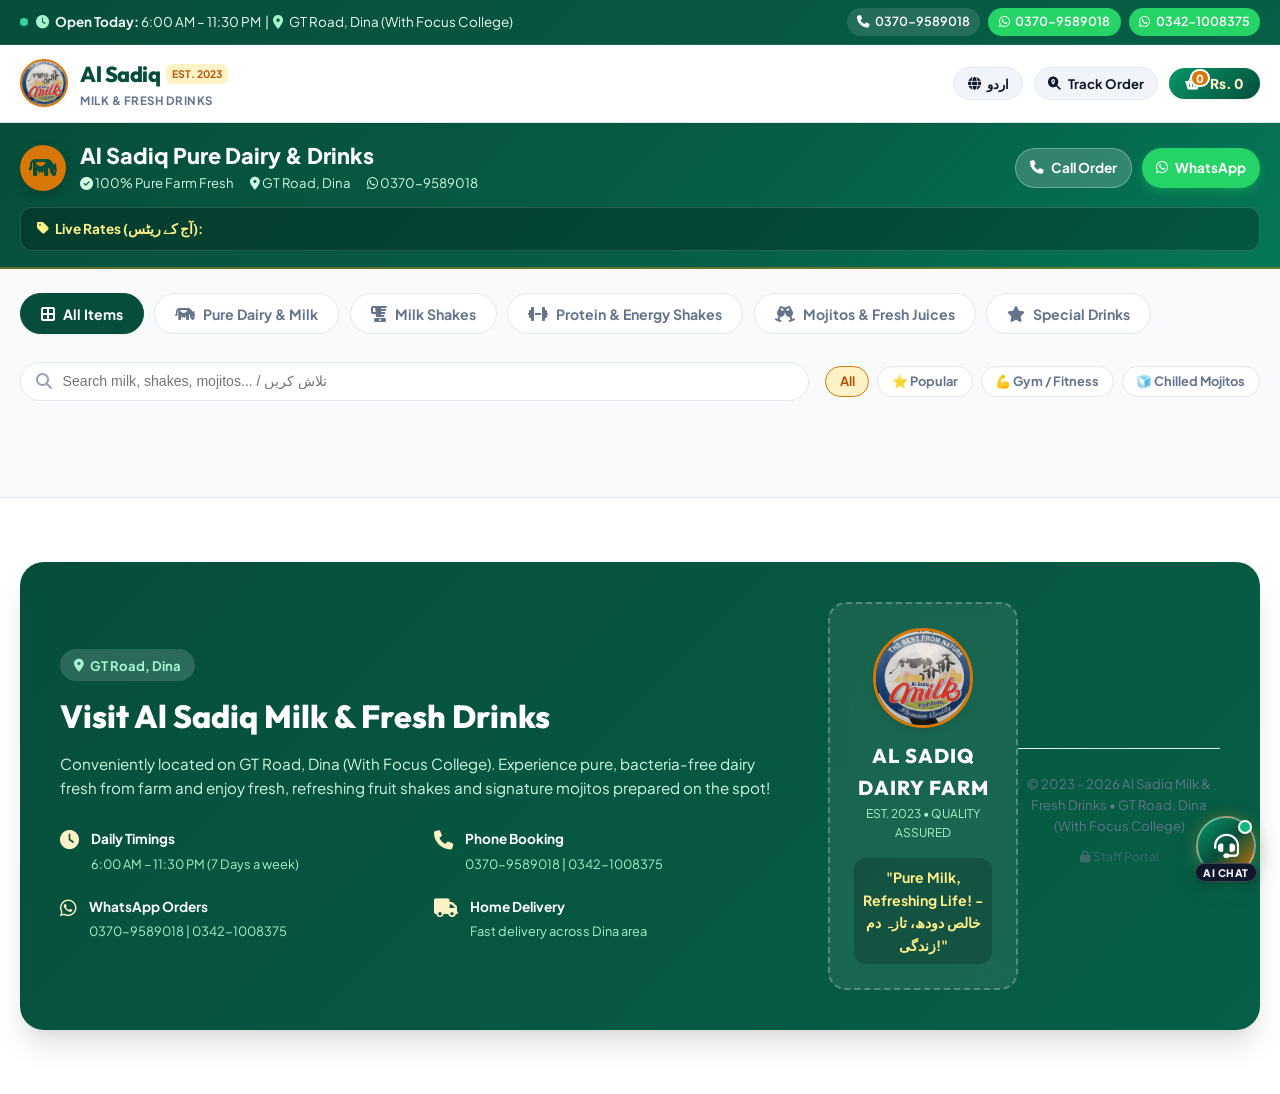
==== commit 7da3fe19: "Add files via upload" ====
--- a/index.html
+++ b/index.html
@@ -667,5 +667,7 @@
 
   <!-- App Logic -->
   <script src="app.js"></script>
+  <!-- Al Sadiq AI Smart Agent Engine -->
+  <script src="ai-agent.js"></script>
 </body>
 </html>
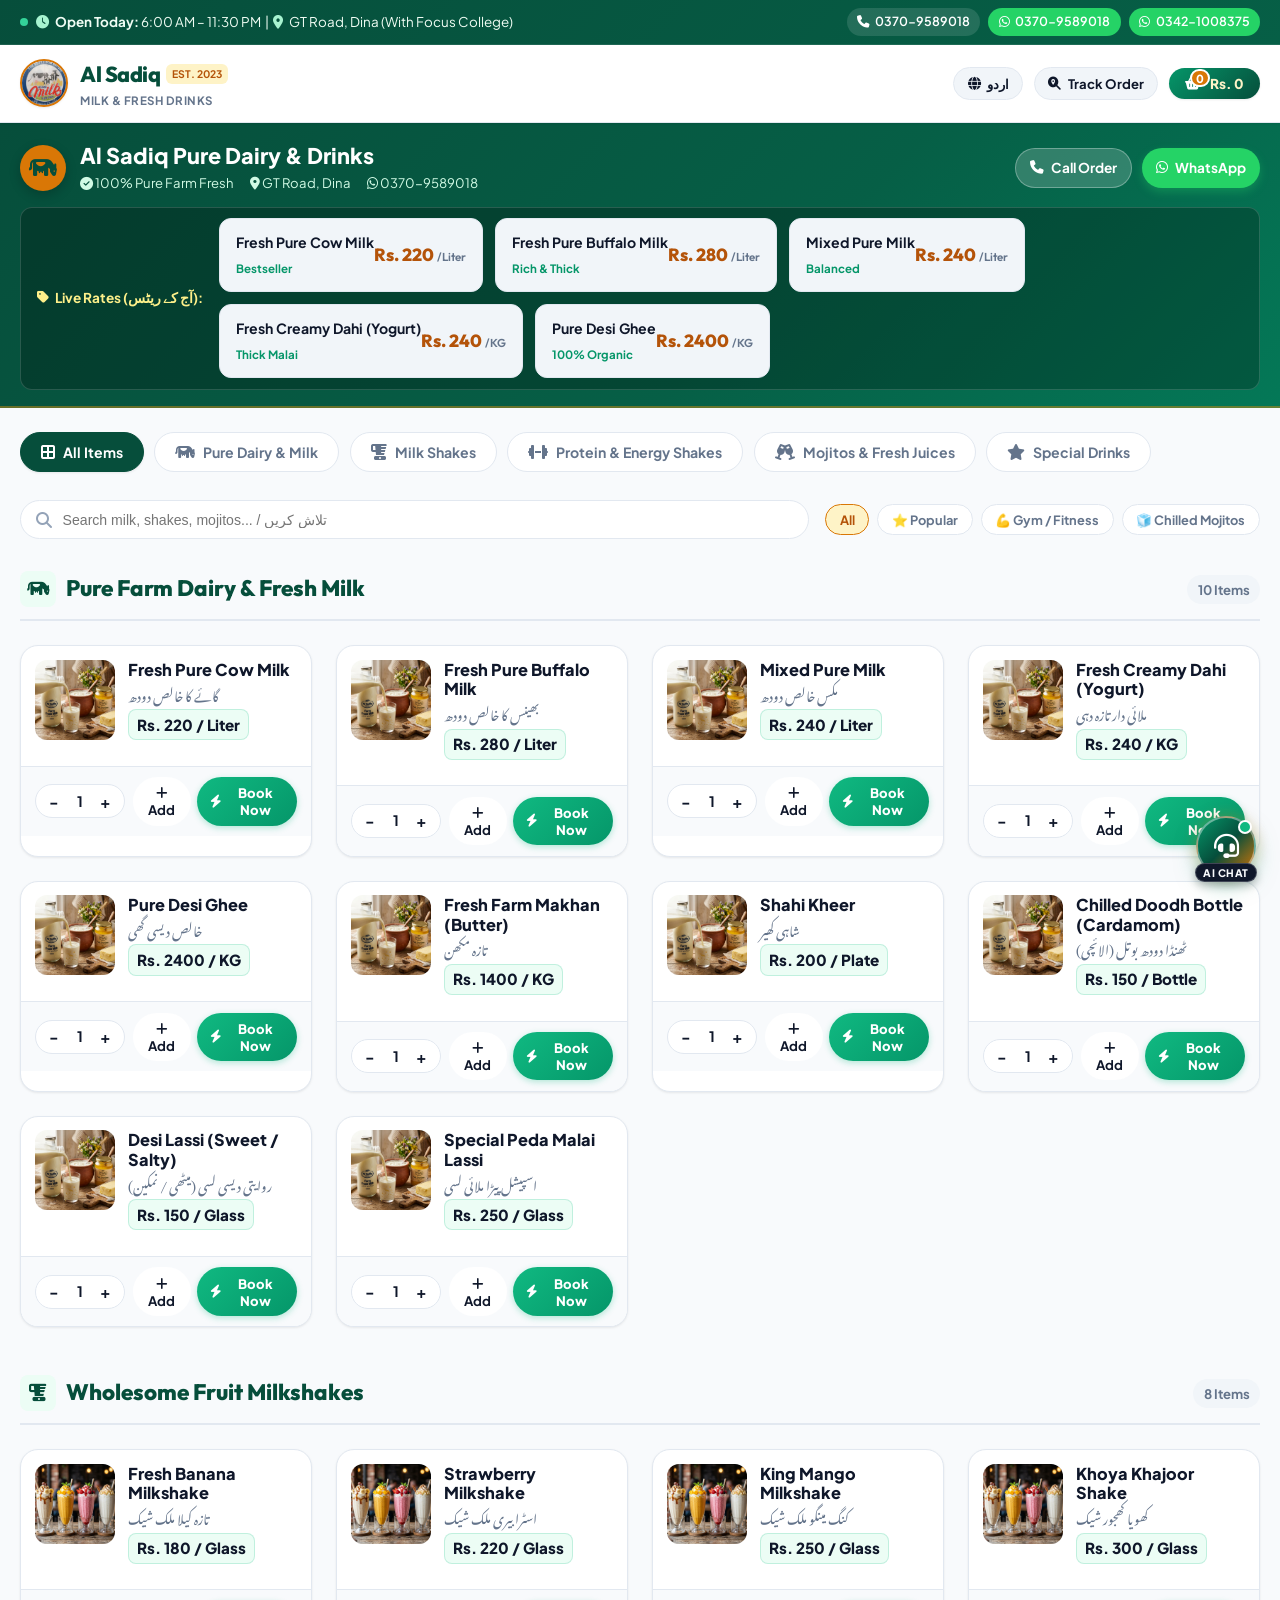
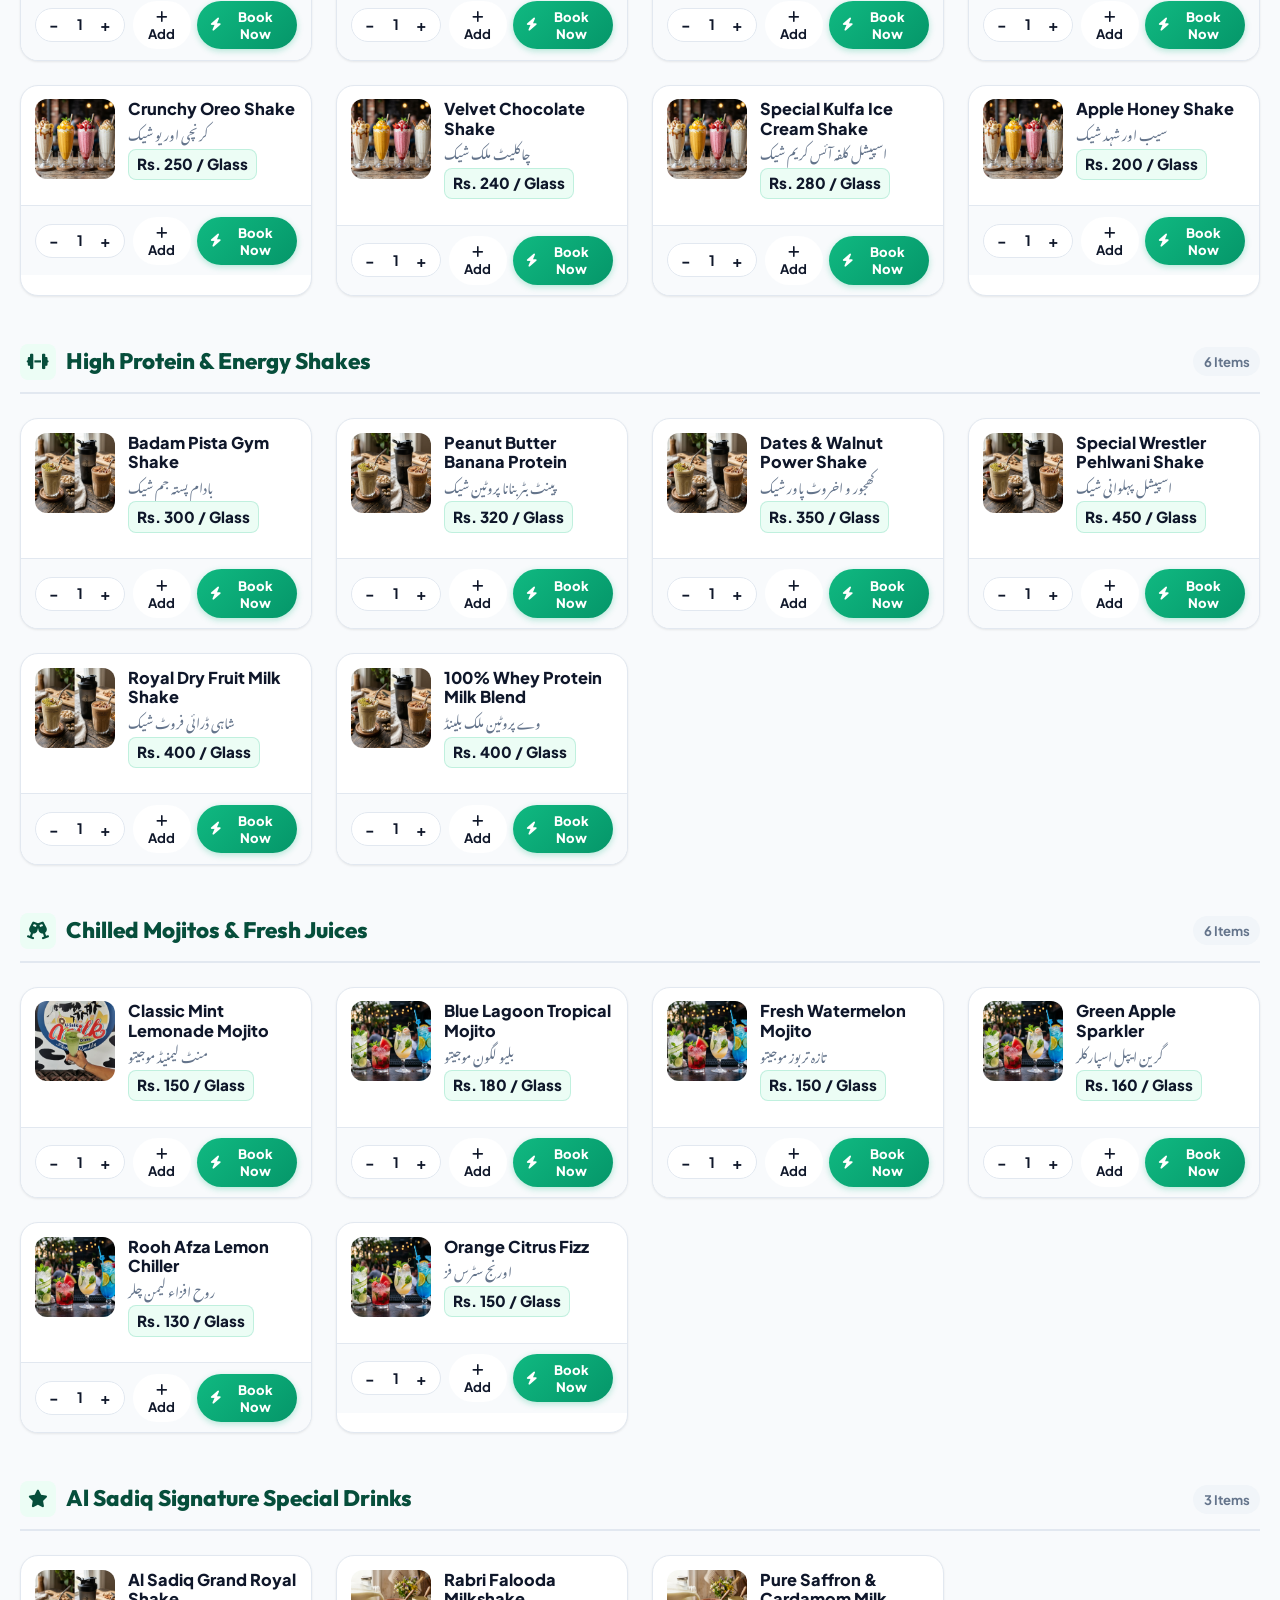
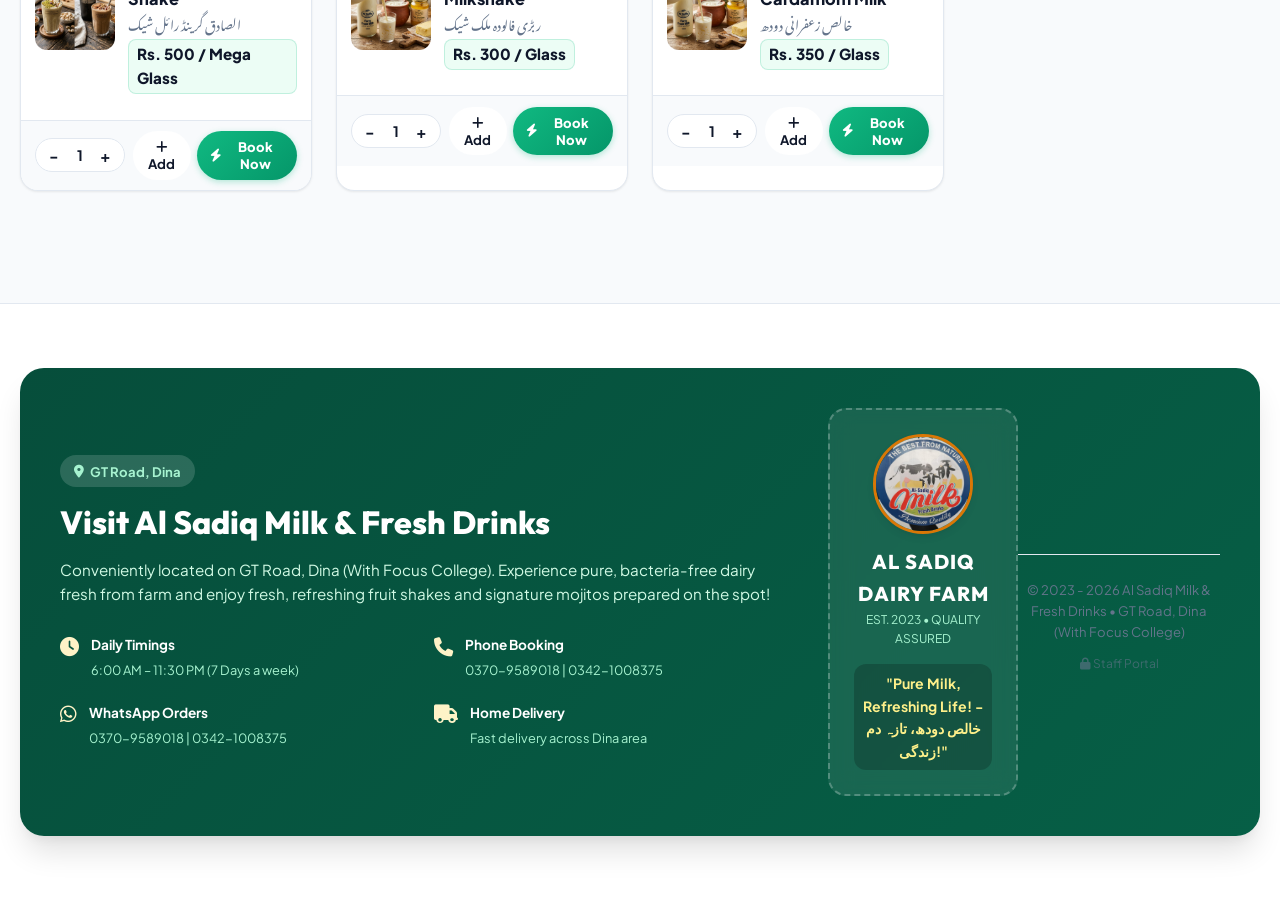
==== commit fdebaa44: "Add files via upload" ====
--- a/index.html
+++ b/index.html
@@ -568,12 +568,12 @@
           </div>
         </div>
 
-        <!-- Auto Dispatch Status Notice -->
+        <!-- Live Shop Received Status Notice -->
         <div class="whatsapp-auto-banner" id="whatsappAutoBanner">
-          <div class="banner-icon-pulse"><i class="fa-brands fa-whatsapp"></i></div>
+          <div class="banner-icon-pulse"><i class="fa-solid fa-circle-check" style="color:#059669;"></i></div>
           <div class="banner-text">
-            <strong>WhatsApp Receipt & Dispatch Ready!</strong>
-            <span>Direct receipt ready for Customer Mobile and Shop Counters (<strong>0370-9589018</strong> & <strong>0342-1008375</strong>)</span>
+            <strong style="color:#065f46;">Booking Received & Alert Sent to Staff!</strong>
+            <span style="color:#047857;">آپ کا آرڈر موصول ہو چکا ہے۔ الصادق شاپ کاؤنٹر و اسٹاف موبائلز (0370-9589018 & 0342-1008375) کو لائیو نوٹیفکیشن پہنچ گیا ہے۔</span>
           </div>
         </div>
 
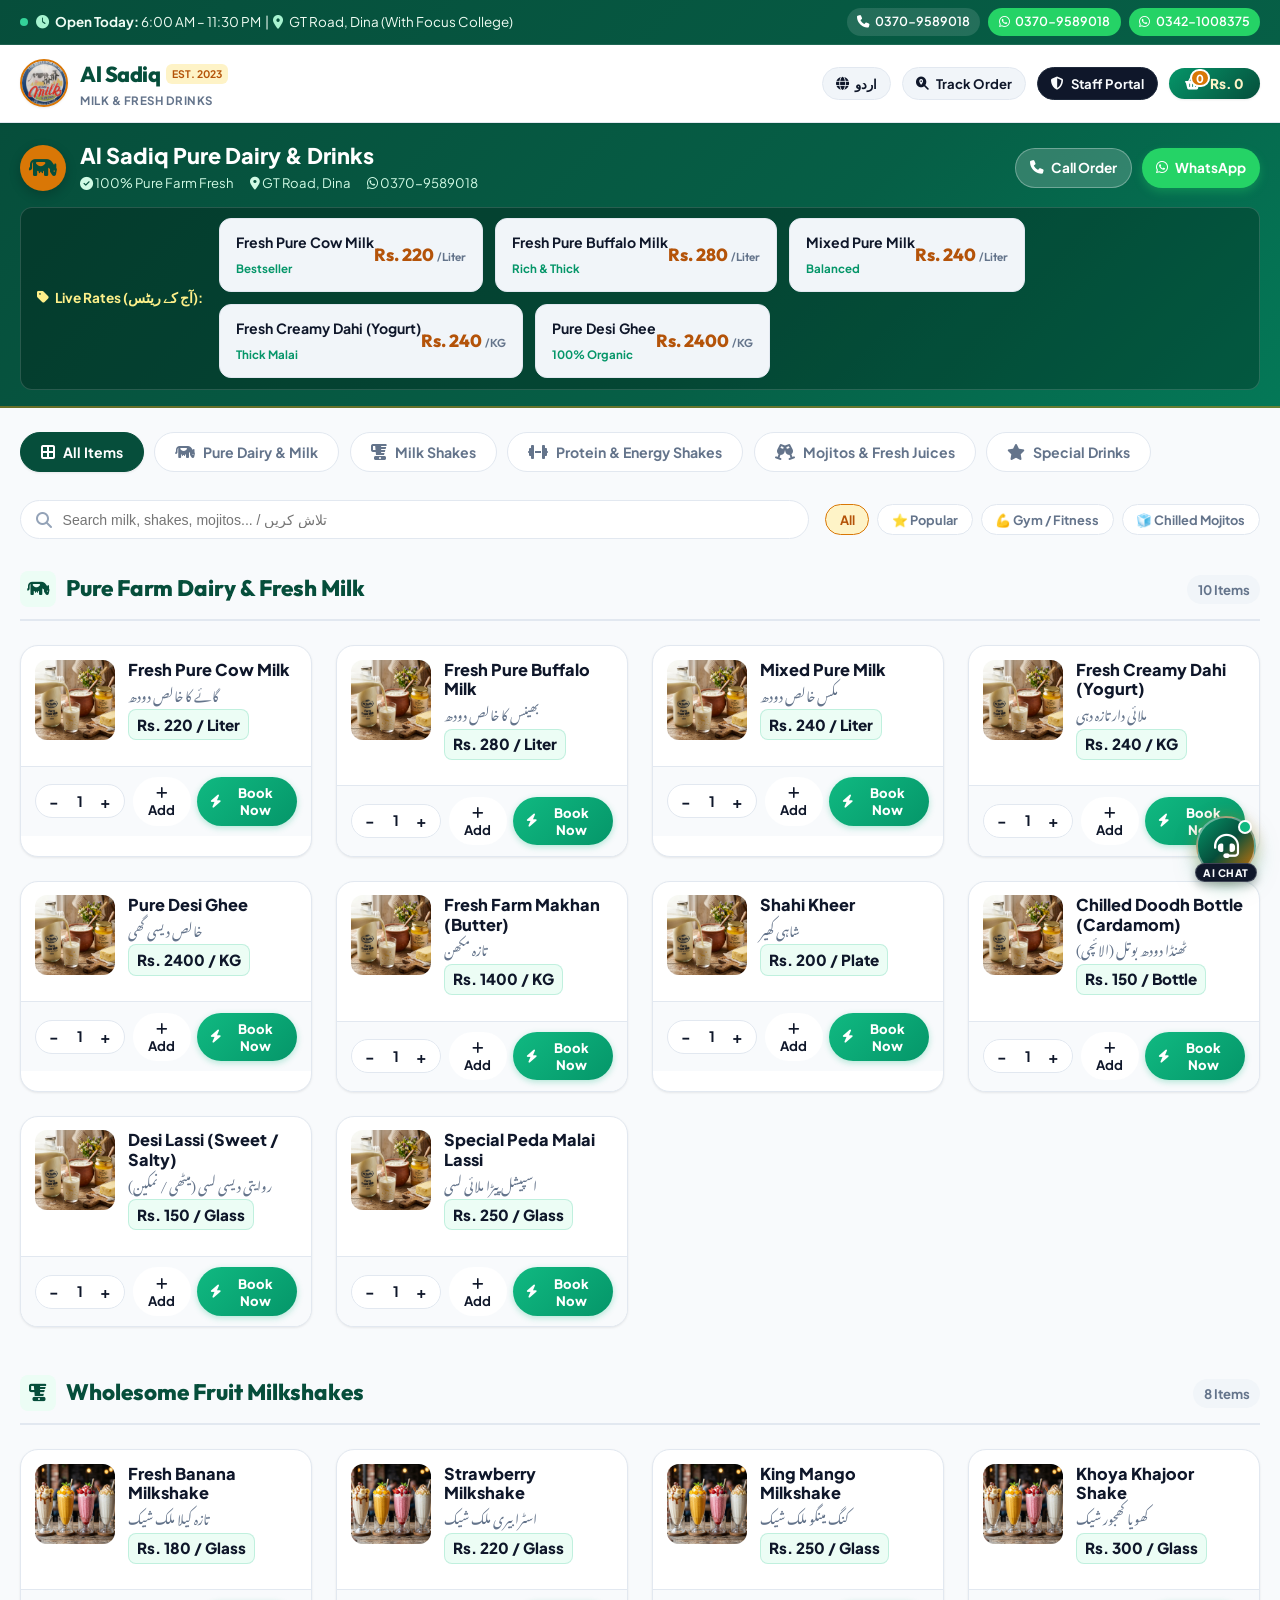
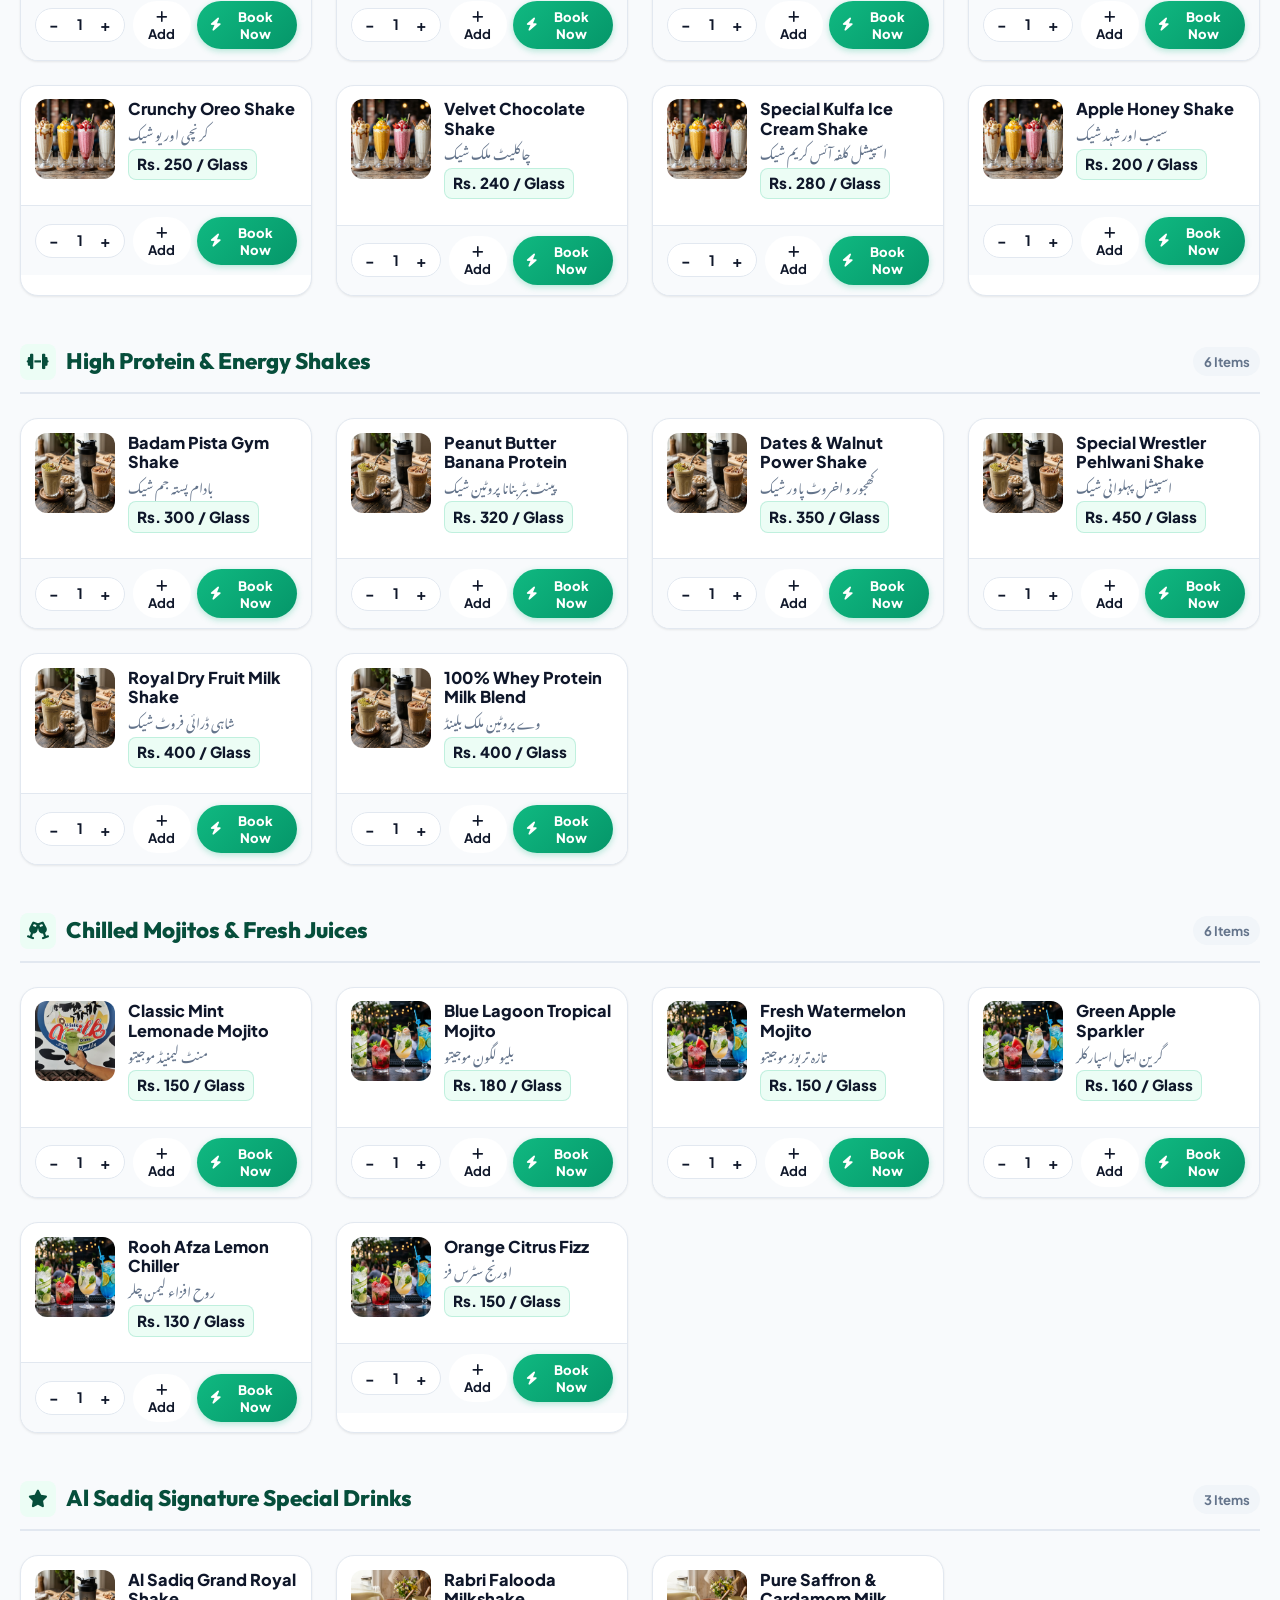
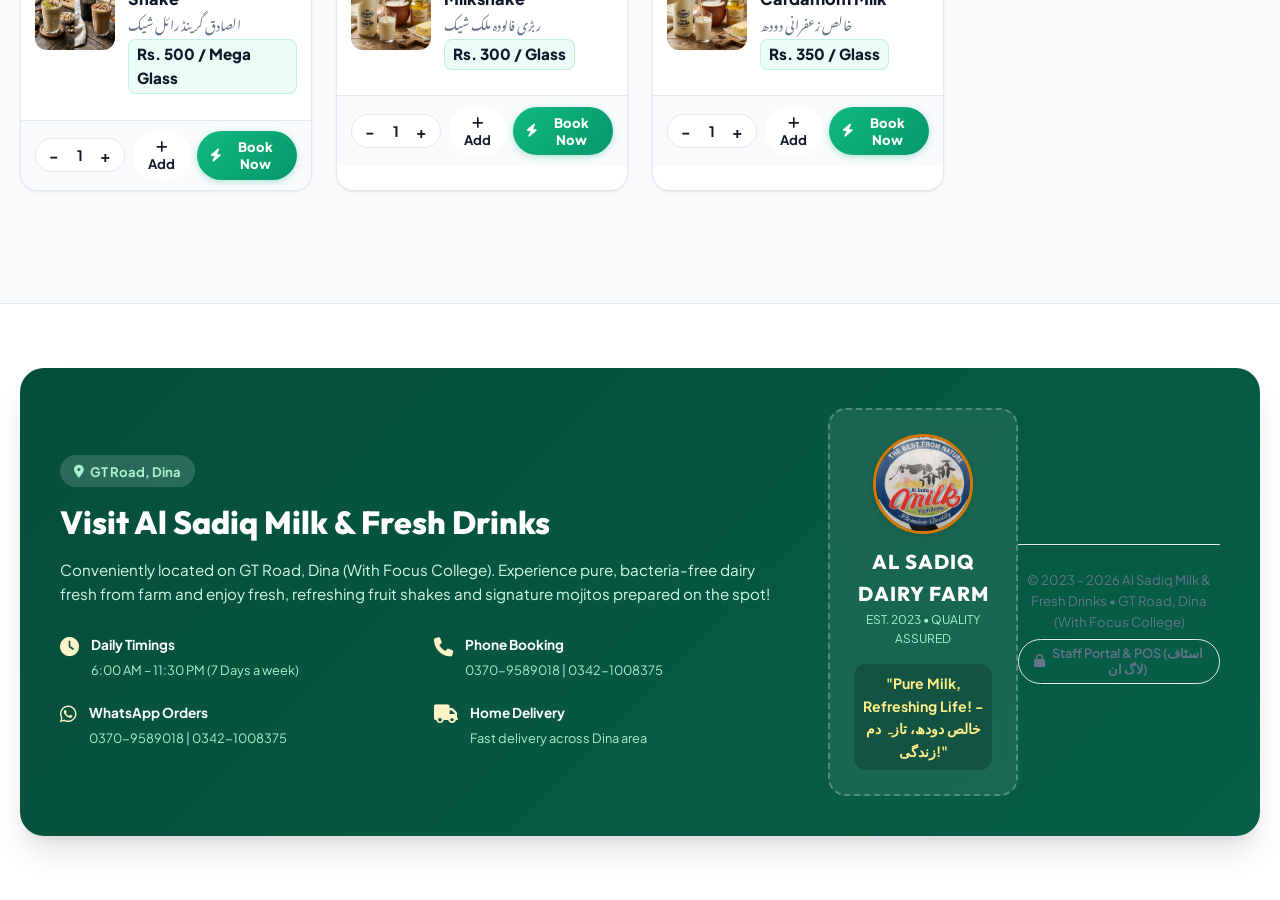
==== commit d05b2363: "Add files via upload" ====
--- a/index.html
+++ b/index.html
@@ -73,6 +73,13 @@
           <i class="fa-solid fa-magnifying-glass-location"></i>
           <span class="btn-lbl-en">Track Order</span>
           <span class="btn-lbl-ur">آرڈر ٹریک کریں</span>
+        </button>
+
+        <!-- Staff Portal Access (Protected with Security PIN) -->
+        <button type="button" class="action-btn staff-portal-btn" id="openStaffAuthModalBtn" title="Staff Portal (اسٹاف لاگ ان)">
+          <i class="fa-solid fa-shield-halved"></i>
+          <span class="btn-lbl-en">Staff Portal</span>
+          <span class="btn-lbl-ur">اسٹاف پورٹل</span>
         </button>
 
         <!-- Cart Button -->
@@ -250,9 +257,9 @@
             </div>
           <div class="footer-staff-access" style="text-align:center; padding: 1.5rem 0 0.5rem 0; border-top: 1px solid var(--border-color); margin-top: 2rem;">
             <p style="font-size:0.82rem; color:var(--text-muted); margin-bottom:0.4rem;">© 2023 - 2026 Al Sadiq Milk & Fresh Drinks • GT Road, Dina (With Focus College)</p>
-            <a href="staff.html" class="staff-portal-link" style="color:var(--text-muted); font-size:0.75rem; text-decoration:none; opacity:0.6; transition:opacity 0.2s;" title="Authorized Staff Access Only">
-              <i class="fa-solid fa-lock"></i> Staff Portal
-            </a>
+            <button type="button" id="footerStaffAuthBtn" class="staff-portal-link" style="background:transparent; border:1px solid var(--border-color); border-radius:var(--radius-full); padding:0.35rem 0.9rem; color:var(--text-muted); font-size:0.8rem; font-weight:600; cursor:pointer; display:inline-flex; align-items:center; gap:6px; transition:all 0.2s;" title="Authorized Staff Access Only">
+              <i class="fa-solid fa-lock"></i> Staff Portal & POS (اسٹاف لاگ ان)
+            </button>
           </div>
         </div>
       </div>
@@ -659,6 +666,57 @@
     </div>
   </div>
 
+  <!-- STAFF SECURITY PIN LOGIN MODAL -->
+  <div class="modal-backdrop" id="staffLoginPinModal">
+    <div class="modal-card" style="max-width: 400px; text-align:center;">
+      <div class="modal-header" style="justify-content:center; flex-direction:column; gap:0.5rem; border-bottom:none; padding-bottom:0.25rem;">
+        <div class="staff-pin-icon-wrap">
+          <i class="fa-solid fa-shield-halved"></i>
+        </div>
+        <h3 style="margin:0; font-size:1.35rem; color:var(--text-heading);">Staff Portal Access</h3>
+        <span class="modal-item-urdu" style="font-size:1rem; color:var(--brand-primary); font-weight:700;">اسٹاف لاگ ان پن کوڈ درج کریں</span>
+      </div>
+
+      <div class="modal-body" style="padding-top:0.5rem;">
+        <p style="font-size:0.85rem; color:var(--text-muted); margin-bottom:1rem; line-height:1.4;">
+          Authorized shop staff & management only. Enter your 4-digit PIN code to enter dashboard.
+          <br><strong style="color:var(--brand-primary);">(ڈیفالٹ پن کوڈ: 1234)</strong>
+        </p>
+
+        <div class="pin-display-wrap">
+          <input type="password" id="staffPinInput" class="styled-input pin-input-box" maxlength="6" placeholder="••••" autocomplete="off" inputmode="numeric">
+        </div>
+
+        <div class="pin-error-msg" id="staffPinErrorMsg" style="display:none; color:#dc2626; font-weight:700; font-size:0.85rem; margin-top:0.5rem;">
+          <i class="fa-solid fa-triangle-exclamation"></i> Incorrect PIN. Please try again.
+        </div>
+
+        <!-- On-Screen Numeric Keypad -->
+        <div class="pin-keypad-grid">
+          <button type="button" class="keypad-btn" onclick="pressPinKey('1')">1</button>
+          <button type="button" class="keypad-btn" onclick="pressPinKey('2')">2</button>
+          <button type="button" class="keypad-btn" onclick="pressPinKey('3')">3</button>
+          <button type="button" class="keypad-btn" onclick="pressPinKey('4')">4</button>
+          <button type="button" class="keypad-btn" onclick="pressPinKey('5')">5</button>
+          <button type="button" class="keypad-btn" onclick="pressPinKey('6')">6</button>
+          <button type="button" class="keypad-btn" onclick="pressPinKey('7')">7</button>
+          <button type="button" class="keypad-btn" onclick="pressPinKey('8')">8</button>
+          <button type="button" class="keypad-btn" onclick="pressPinKey('9')">9</button>
+          <button type="button" class="keypad-btn btn-keypad-clear" onclick="pressPinKey('C')">C</button>
+          <button type="button" class="keypad-btn" onclick="pressPinKey('0')">0</button>
+          <button type="button" class="keypad-btn btn-keypad-back" onclick="pressPinKey('DEL')"><i class="fa-solid fa-delete-left"></i></button>
+        </div>
+      </div>
+
+      <div class="modal-footer" style="justify-content:space-between; margin-top:0.75rem;">
+        <button type="button" class="btn-modal-cancel" id="cancelStaffPinBtn">Cancel (منسوخ)</button>
+        <button type="button" class="btn-save-prices" id="submitStaffPinBtn" style="background:#059669; padding:0.65rem 1.25rem;">
+          <i class="fa-solid fa-lock-open"></i> Open Portal (کھولیں)
+        </button>
+      </div>
+    </div>
+  </div>
+
   <!-- Toast Notification Container -->
   <div class="toast-container" id="toastContainer"></div>
 
--- a/styles.css
+++ b/styles.css
@@ -406,6 +406,20 @@
 
 .track-btn:hover {
   background: #e2e8f0;
+}
+
+.staff-portal-btn {
+  background: #0f172a;
+  border: 1px solid #1e293b;
+  color: #f8fafc;
+  cursor: pointer;
+}
+
+.staff-portal-btn:hover {
+  background: #059669;
+  border-color: #059669;
+  color: #ffffff;
+  transform: translateY(-1px);
 }
 
 /* Cart Trigger Button */
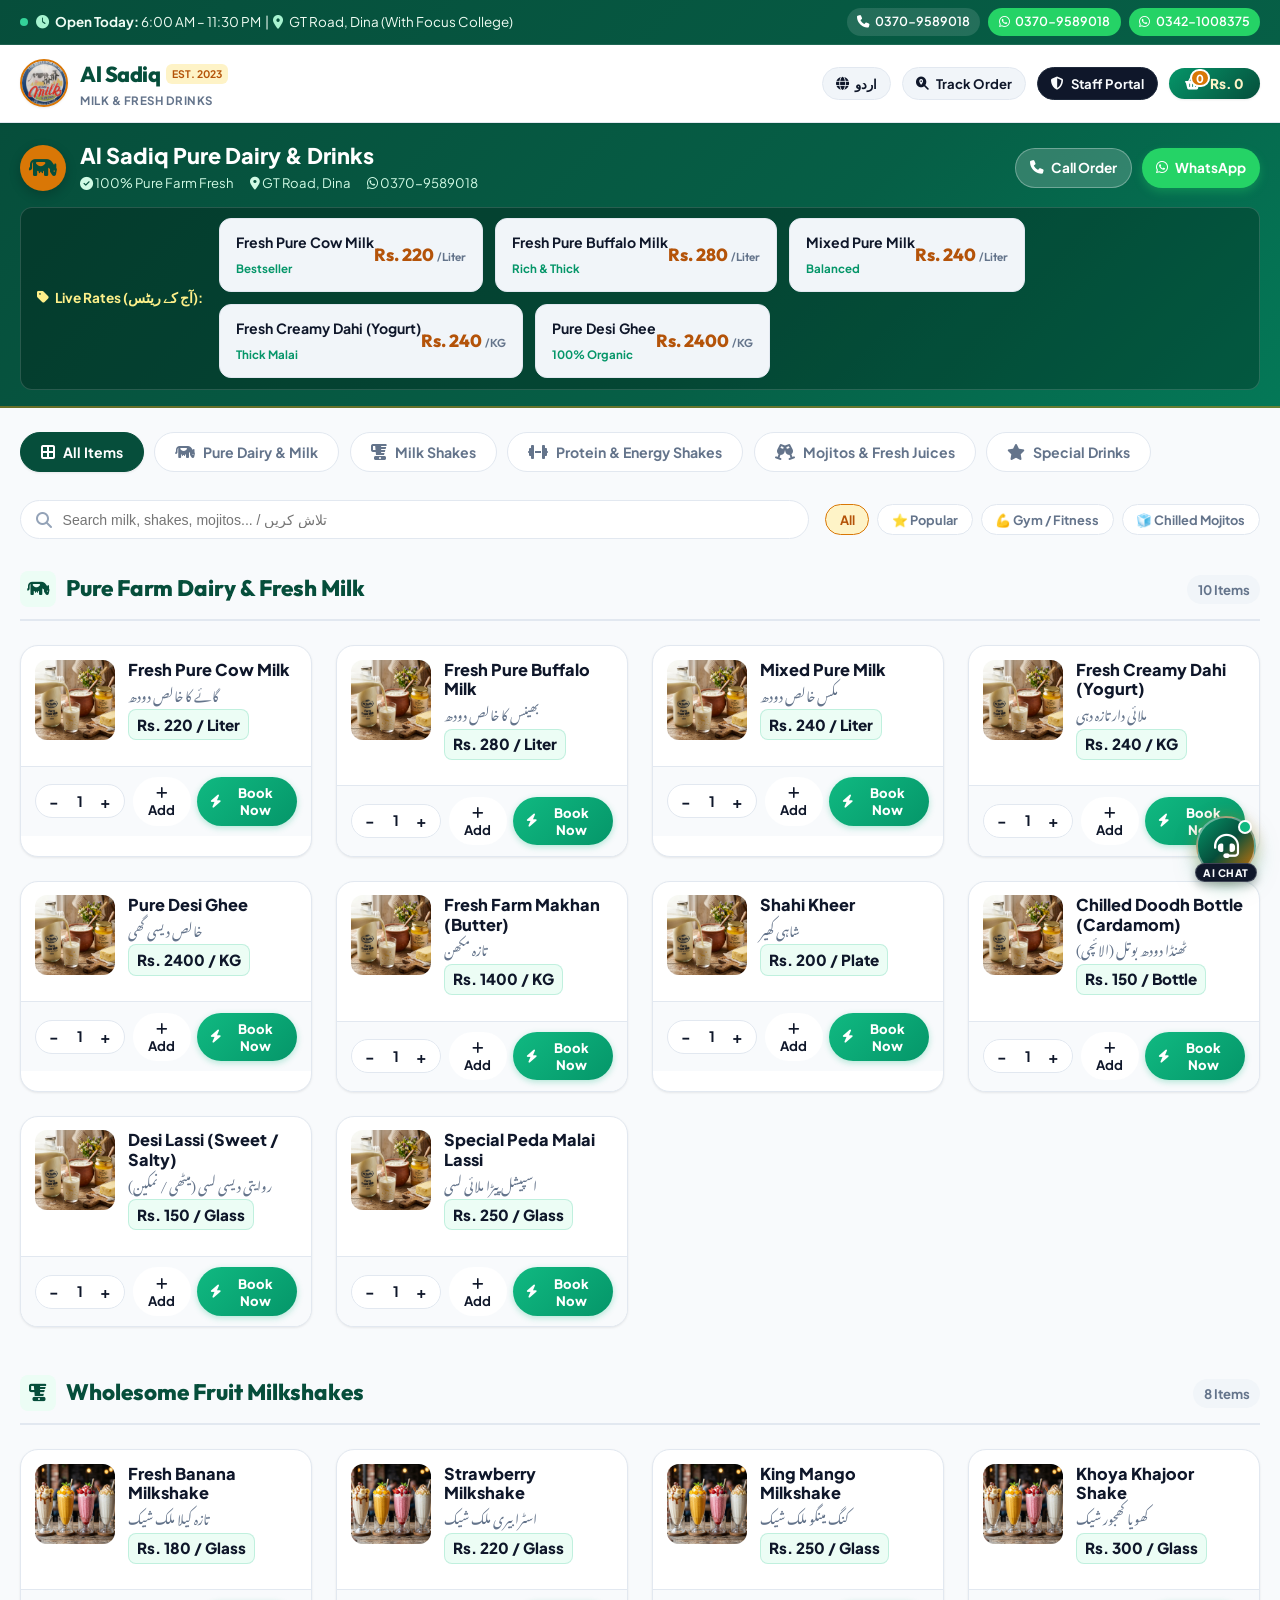
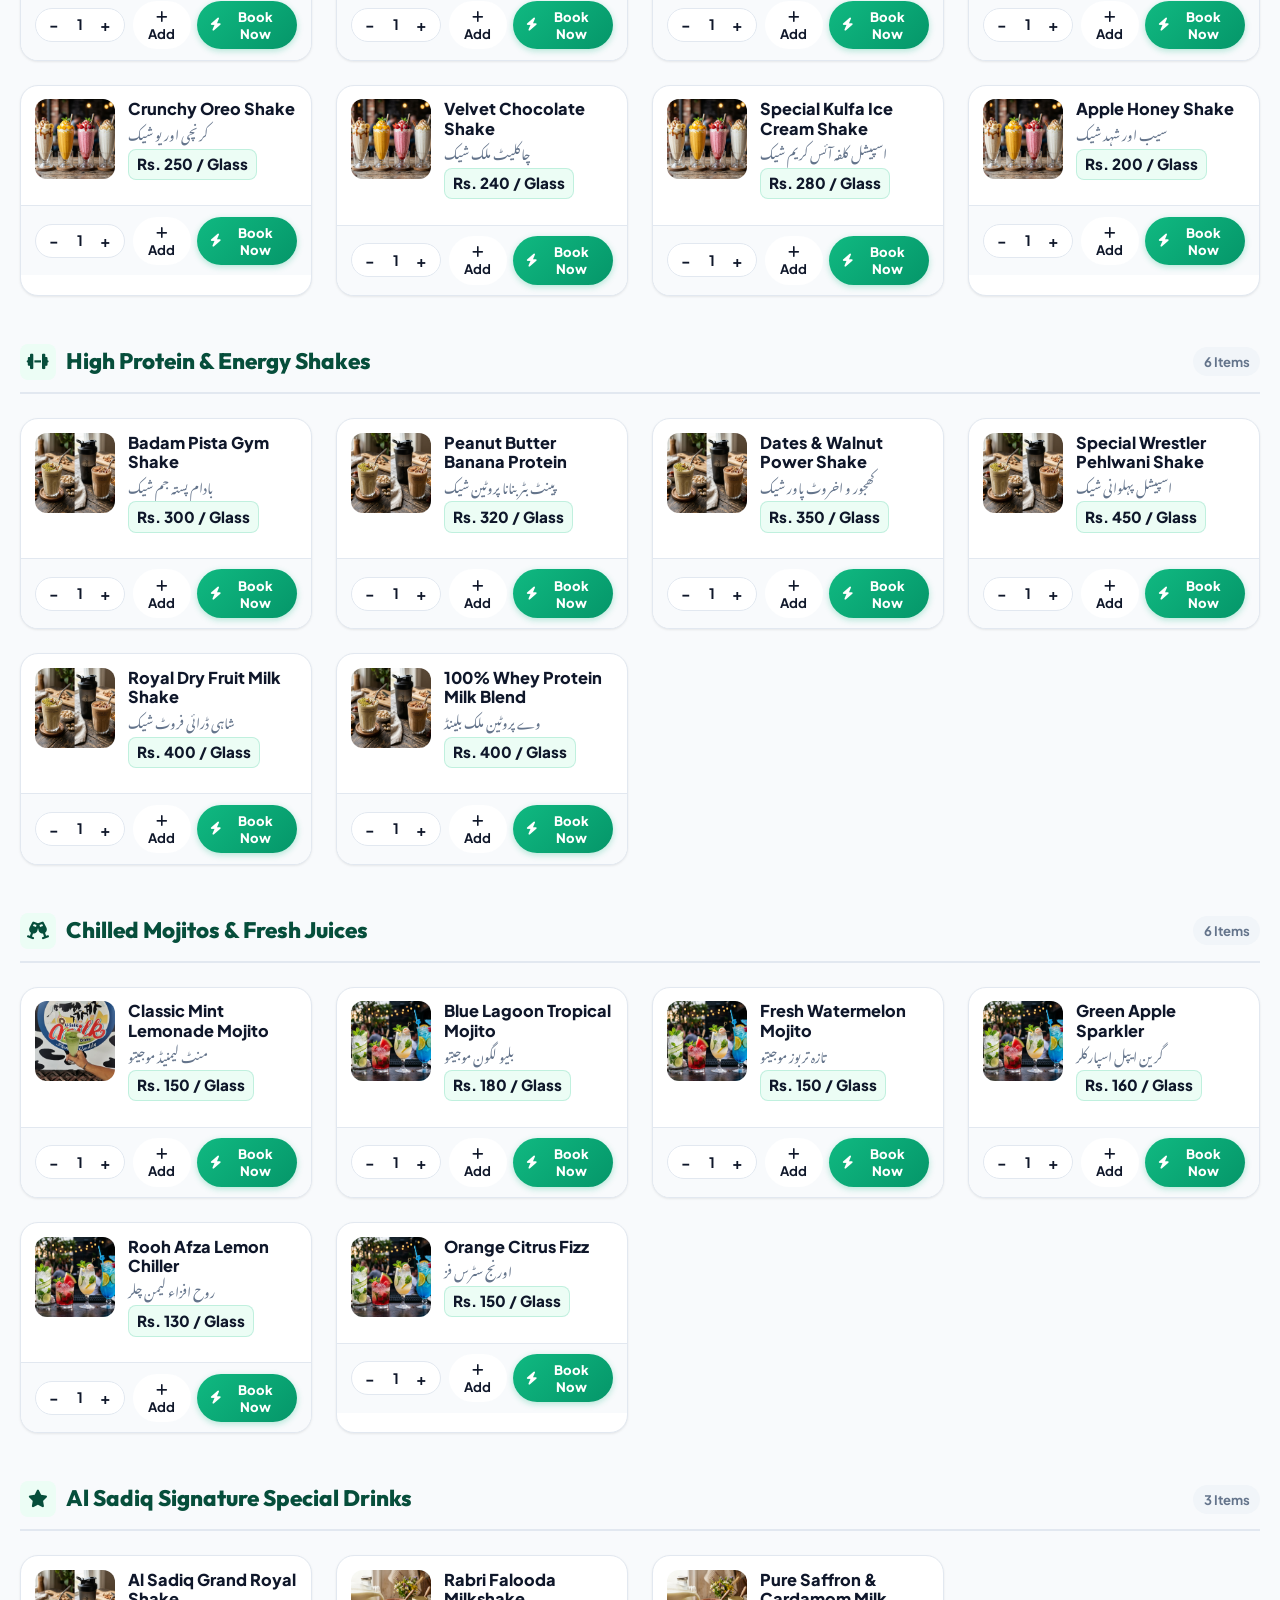
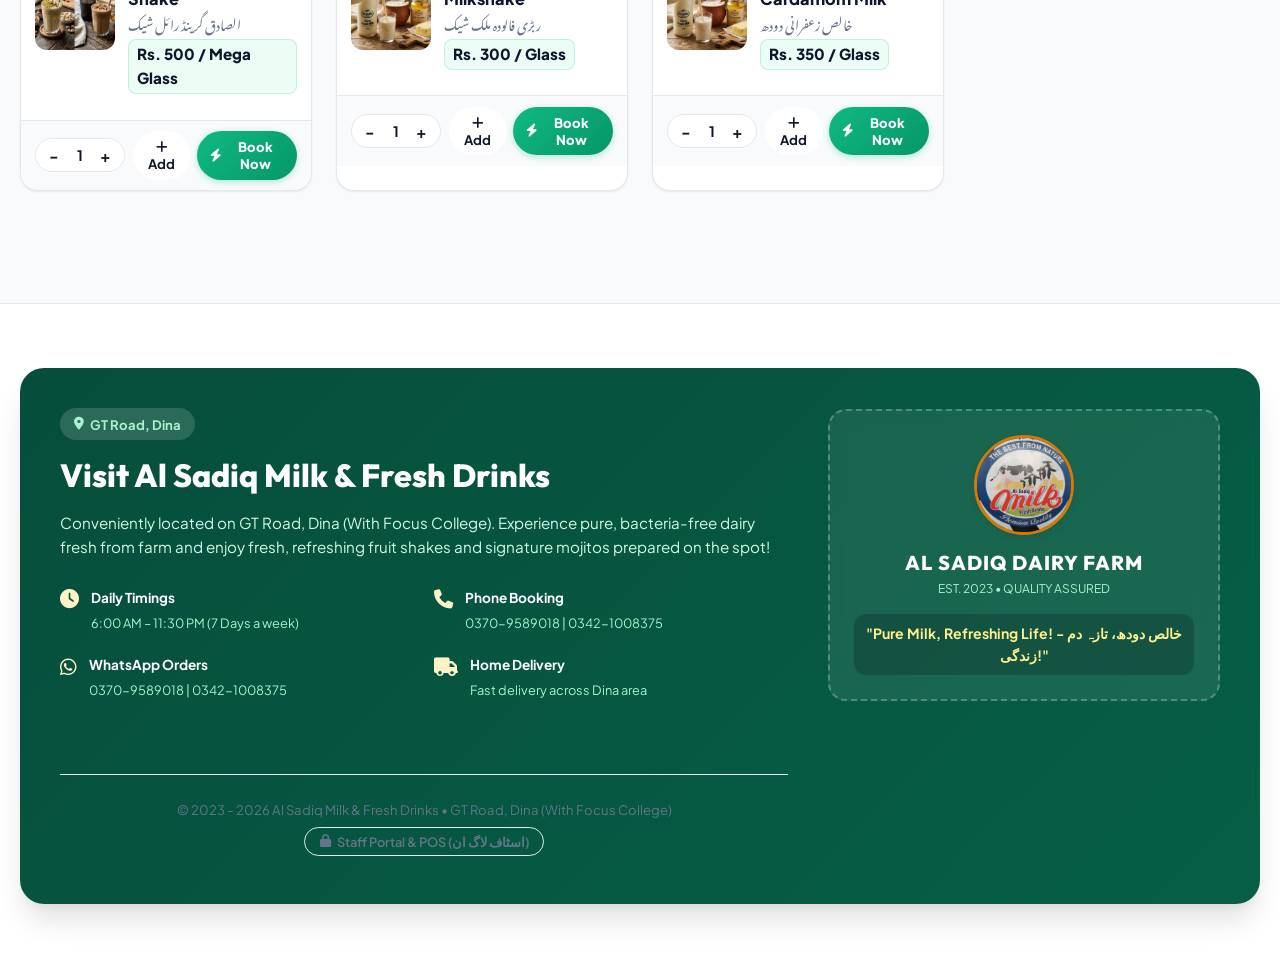
==== commit fa9c8f1b: "Add files via upload" ====
--- a/index.html
+++ b/index.html
@@ -76,7 +76,7 @@
         </button>
 
         <!-- Staff Portal Access (Protected with Security PIN) -->
-        <button type="button" class="action-btn staff-portal-btn" id="openStaffAuthModalBtn" title="Staff Portal (اسٹاف لاگ ان)">
+        <button type="button" class="action-btn staff-portal-btn" id="openStaffAuthModalBtn" onclick="openCustomerStaffPinModal()" title="Staff Portal (اسٹاف لاگ ان)">
           <i class="fa-solid fa-shield-halved"></i>
           <span class="btn-lbl-en">Staff Portal</span>
           <span class="btn-lbl-ur">اسٹاف پورٹل</span>
@@ -145,32 +145,32 @@
         <!-- Category Navigation Tabs & Search -->
         <div class="menu-controls-header">
           <div class="category-tabs-scroll" id="categoryTabs">
-            <button type="button" class="cat-tab active" data-category="all">
+            <button type="button" class="cat-tab active" data-category="all" onclick="filterCategoryDirect('all')">
               <i class="fa-solid fa-border-all"></i>
               <span class="en-text">All Items</span>
               <span class="ur-text">تمام آئٹمز</span>
             </button>
-            <button type="button" class="cat-tab" data-category="dairy">
+            <button type="button" class="cat-tab" data-category="dairy" onclick="filterCategoryDirect('dairy')">
               <i class="fa-solid fa-cow"></i>
               <span class="en-text">Pure Dairy & Milk</span>
               <span class="ur-text">خالص دودھ و ڈیری</span>
             </button>
-            <button type="button" class="cat-tab" data-category="milkshakes">
+            <button type="button" class="cat-tab" data-category="milkshakes" onclick="filterCategoryDirect('milkshakes')">
               <i class="fa-solid fa-blender"></i>
               <span class="en-text">Milk Shakes</span>
               <span class="ur-text">ملک شیکس</span>
             </button>
-            <button type="button" class="cat-tab" data-category="protein">
+            <button type="button" class="cat-tab" data-category="protein" onclick="filterCategoryDirect('protein')">
               <i class="fa-solid fa-dumbbell"></i>
               <span class="en-text">Protein & Energy Shakes</span>
               <span class="ur-text">پروٹین شیکس</span>
             </button>
-            <button type="button" class="cat-tab" data-category="mojitos">
+            <button type="button" class="cat-tab" data-category="mojitos" onclick="filterCategoryDirect('mojitos')">
               <i class="fa-solid fa-champagne-glasses"></i>
               <span class="en-text">Mojitos & Fresh Juices</span>
               <span class="ur-text">موجیتوز و جوسز</span>
             </button>
-            <button type="button" class="cat-tab" data-category="specials">
+            <button type="button" class="cat-tab" data-category="specials" onclick="filterCategoryDirect('specials')">
               <i class="fa-solid fa-star"></i>
               <span class="en-text">Special Drinks</span>
               <span class="ur-text">اسپیشل مشروبات</span>
@@ -185,10 +185,10 @@
               <button type="button" class="search-clear-btn" id="searchClearBtn" style="display:none;"><i class="fa-solid fa-xmark"></i></button>
             </div>
             <div class="quick-filter-pills">
-              <button type="button" class="pill-filter active" data-filter="all">All</button>
-              <button type="button" class="pill-filter" data-filter="popular">⭐ Popular</button>
-              <button type="button" class="pill-filter" data-filter="fitness">💪 Gym / Fitness</button>
-              <button type="button" class="pill-filter" data-filter="chilled">🧊 Chilled Mojitos</button>
+              <button type="button" class="pill-filter active" data-filter="all" onclick="filterPillDirect('all')">All</button>
+              <button type="button" class="pill-filter" data-filter="popular" onclick="filterPillDirect('popular')">⭐ Popular</button>
+              <button type="button" class="pill-filter" data-filter="fitness" onclick="filterPillDirect('fitness')">💪 Gym / Fitness</button>
+              <button type="button" class="pill-filter" data-filter="chilled" onclick="filterPillDirect('chilled')">🧊 Chilled Mojitos</button>
             </div>
           </div>
         </div>
@@ -255,9 +255,10 @@
                 "Pure Milk, Refreshing Life! - خالص دودھ، تازہ دم زندگی!"
               </div>
             </div>
+          </div>
           <div class="footer-staff-access" style="text-align:center; padding: 1.5rem 0 0.5rem 0; border-top: 1px solid var(--border-color); margin-top: 2rem;">
             <p style="font-size:0.82rem; color:var(--text-muted); margin-bottom:0.4rem;">© 2023 - 2026 Al Sadiq Milk & Fresh Drinks • GT Road, Dina (With Focus College)</p>
-            <button type="button" id="footerStaffAuthBtn" class="staff-portal-link" style="background:transparent; border:1px solid var(--border-color); border-radius:var(--radius-full); padding:0.35rem 0.9rem; color:var(--text-muted); font-size:0.8rem; font-weight:600; cursor:pointer; display:inline-flex; align-items:center; gap:6px; transition:all 0.2s;" title="Authorized Staff Access Only">
+            <button type="button" id="footerStaffAuthBtn" onclick="openCustomerStaffPinModal()" class="staff-portal-link" style="background:transparent; border:1px solid var(--border-color); border-radius:var(--radius-full); padding:0.35rem 0.9rem; color:var(--text-muted); font-size:0.8rem; font-weight:600; cursor:pointer; display:inline-flex; align-items:center; gap:6px; transition:all 0.2s;" title="Authorized Staff Access Only">
               <i class="fa-solid fa-lock"></i> Staff Portal & POS (اسٹاف لاگ ان)
             </button>
           </div>
@@ -679,8 +680,7 @@
 
       <div class="modal-body" style="padding-top:0.5rem;">
         <p style="font-size:0.85rem; color:var(--text-muted); margin-bottom:1rem; line-height:1.4;">
-          Authorized shop staff & management only. Enter your 4-digit PIN code to enter dashboard.
-          <br><strong style="color:var(--brand-primary);">(ڈیفالٹ پن کوڈ: 1234)</strong>
+          This portal is restricted to authorized shop staff and management. Please enter your secret PIN code to access the dashboard.
         </p>
 
         <div class="pin-display-wrap">
